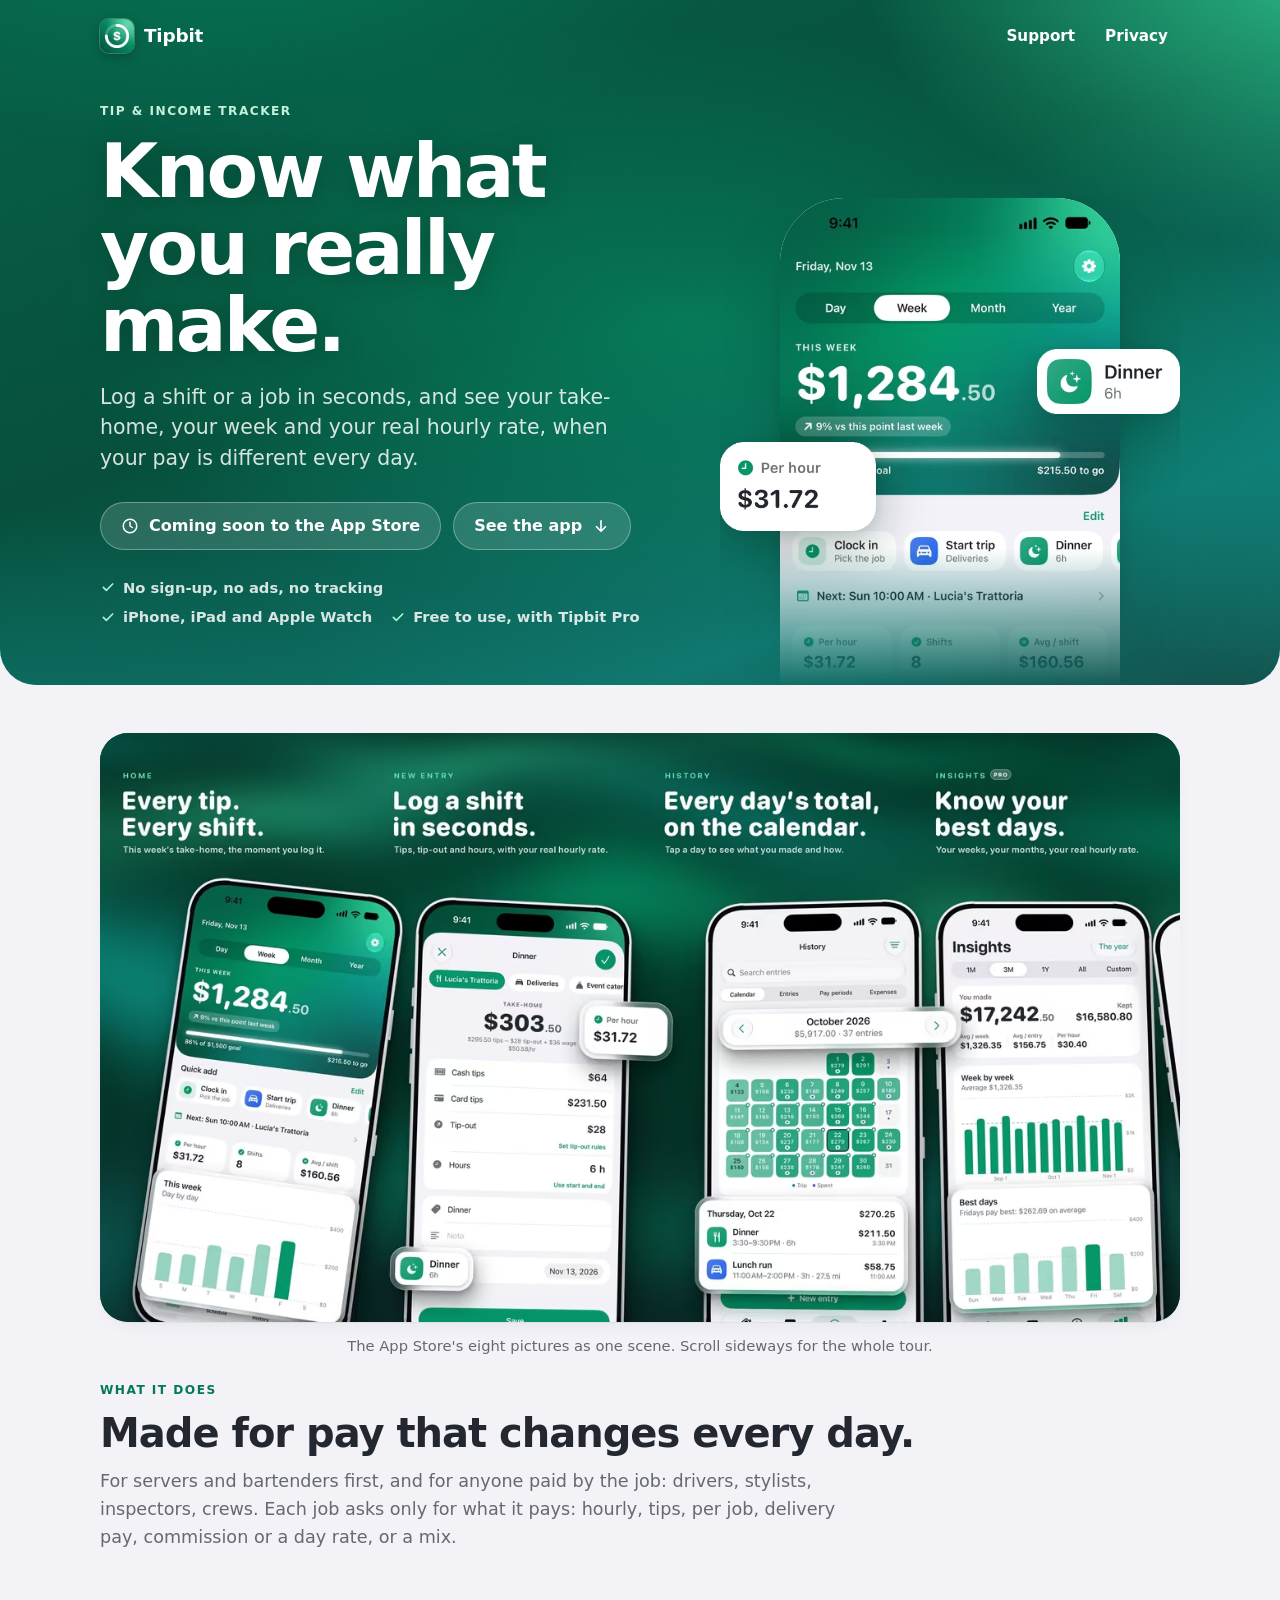
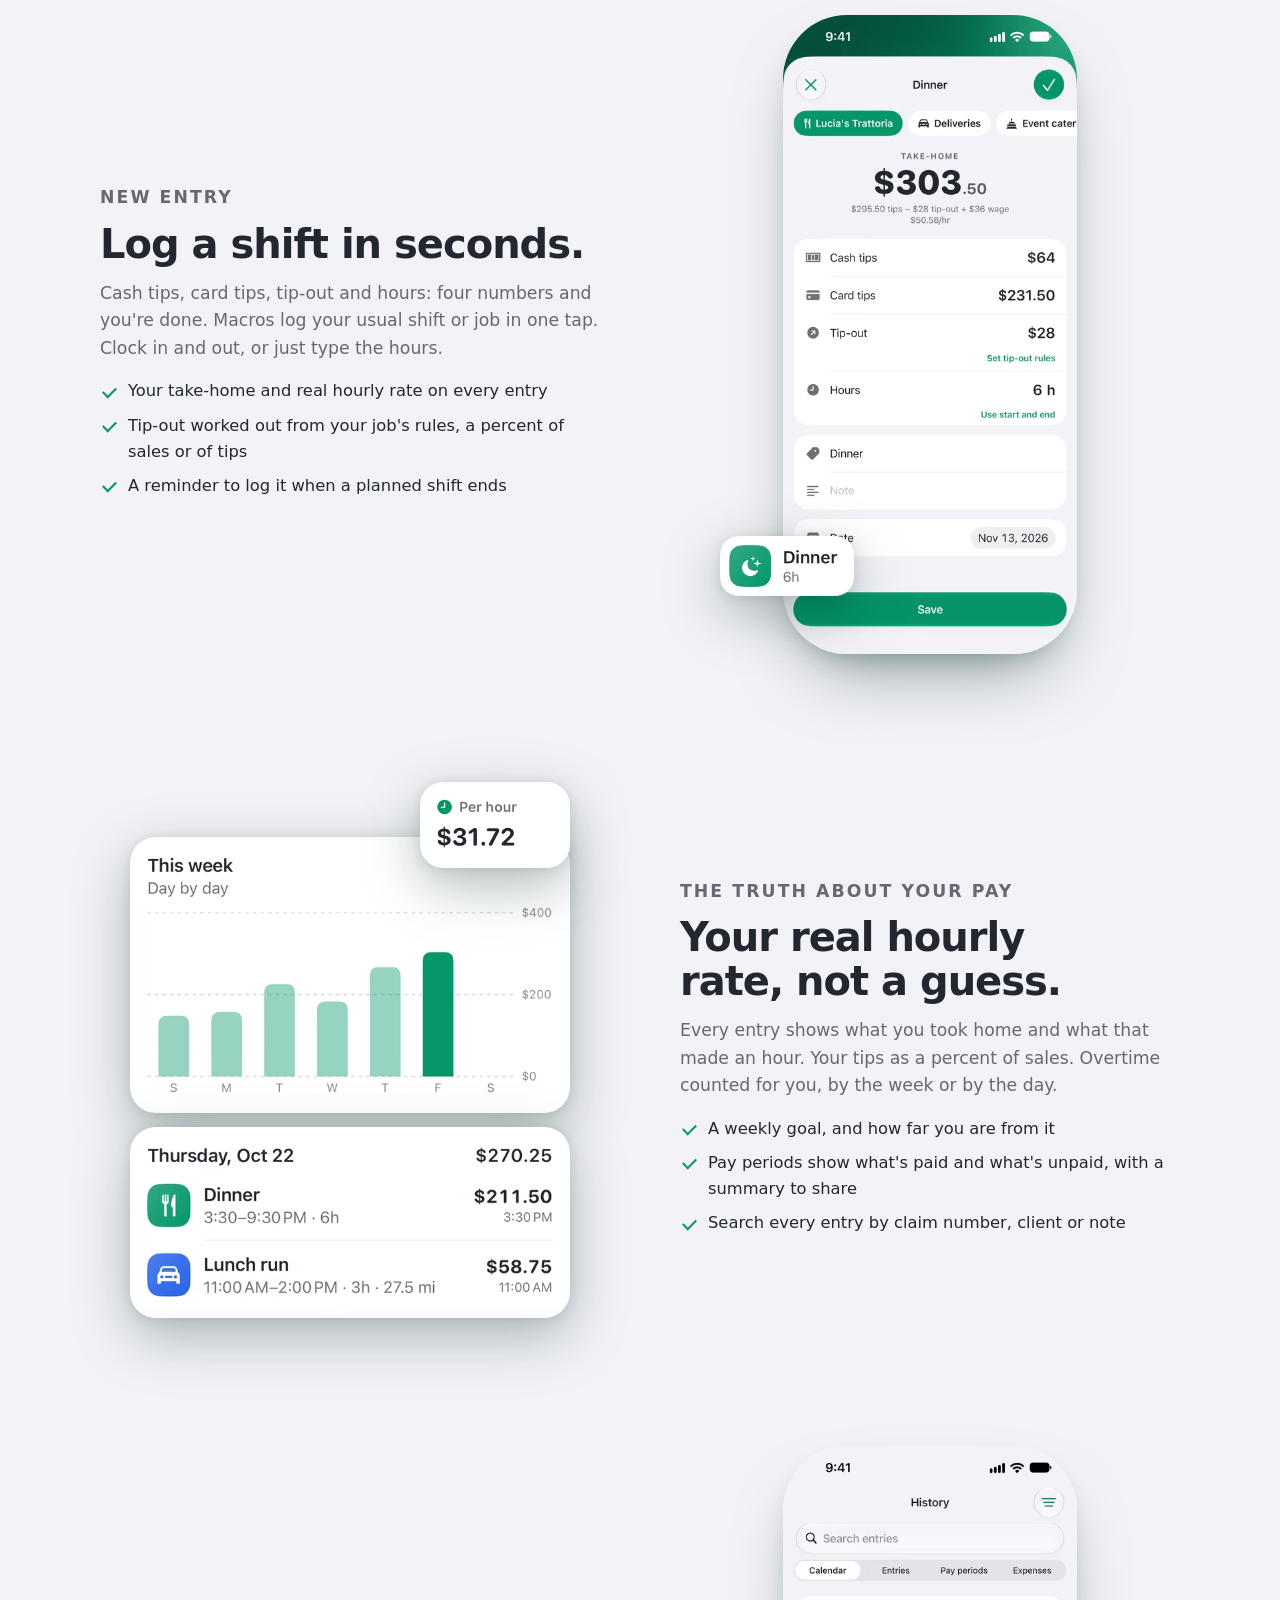
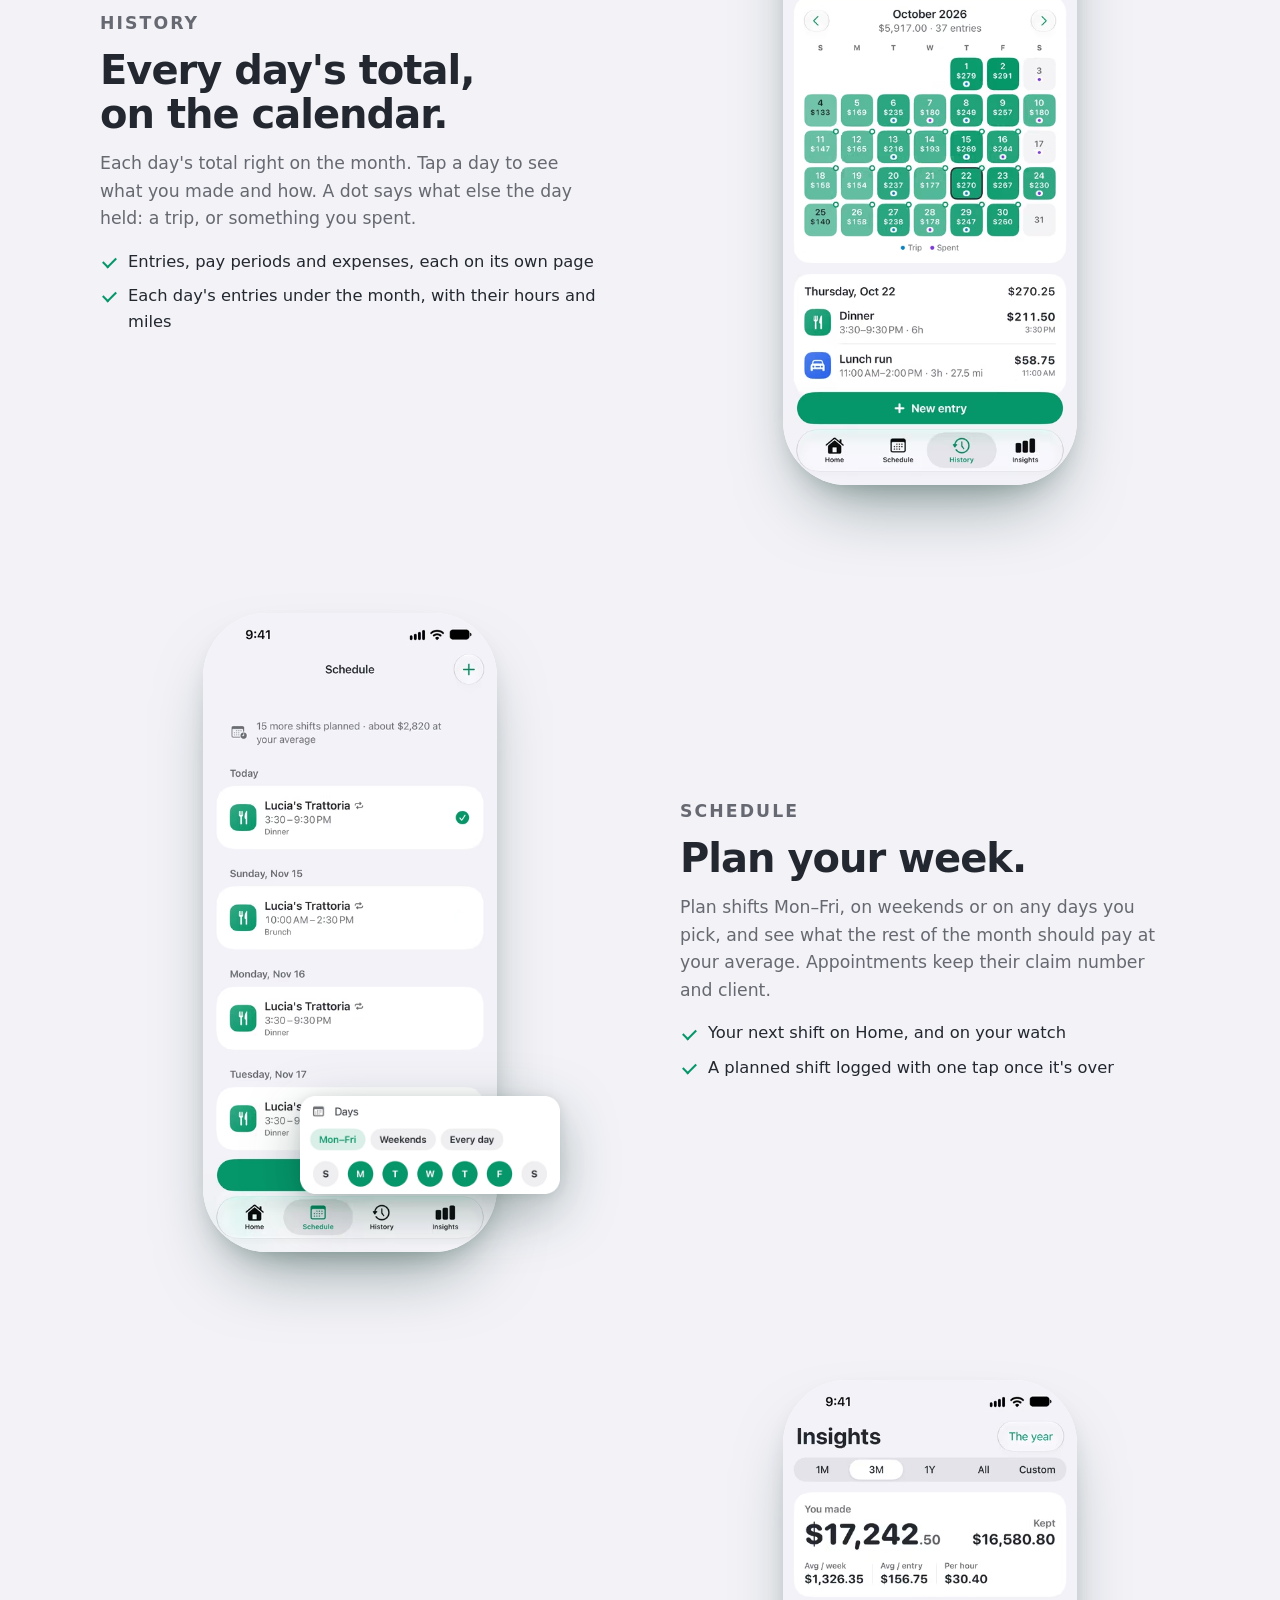
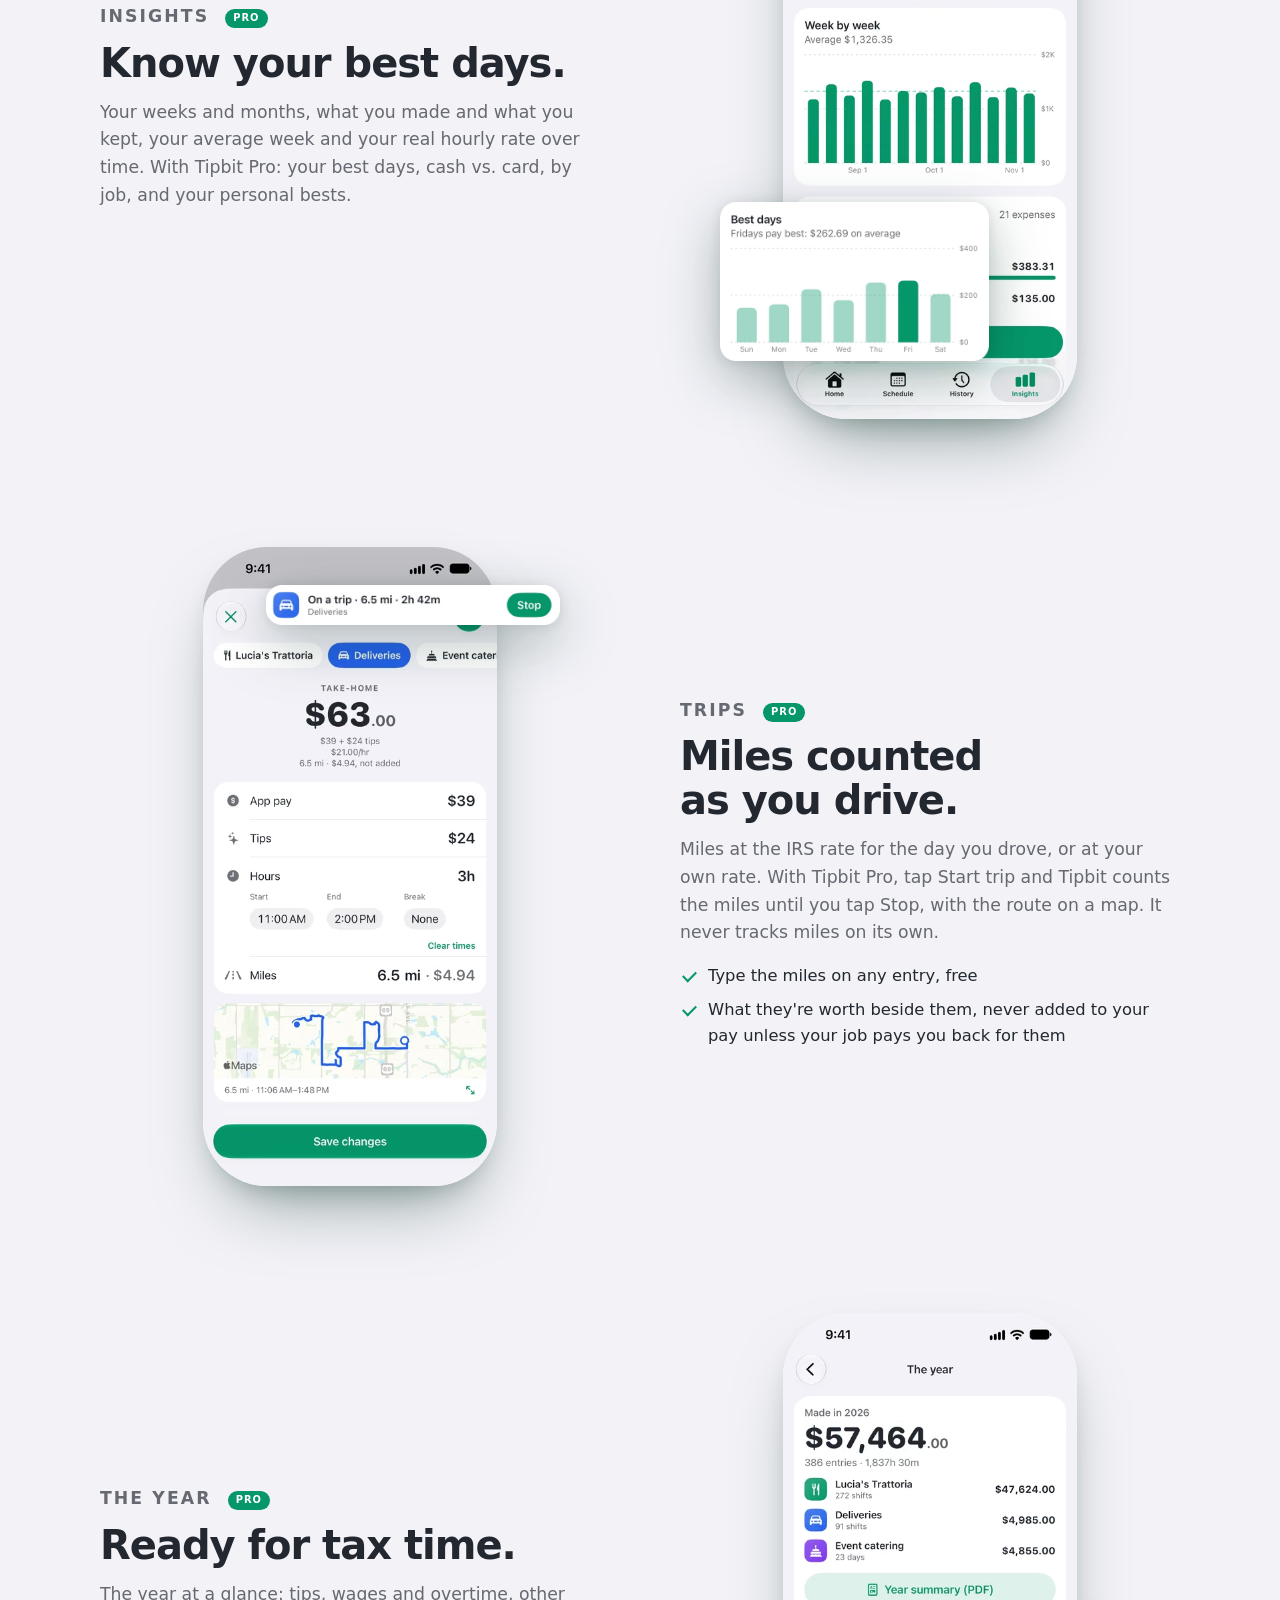
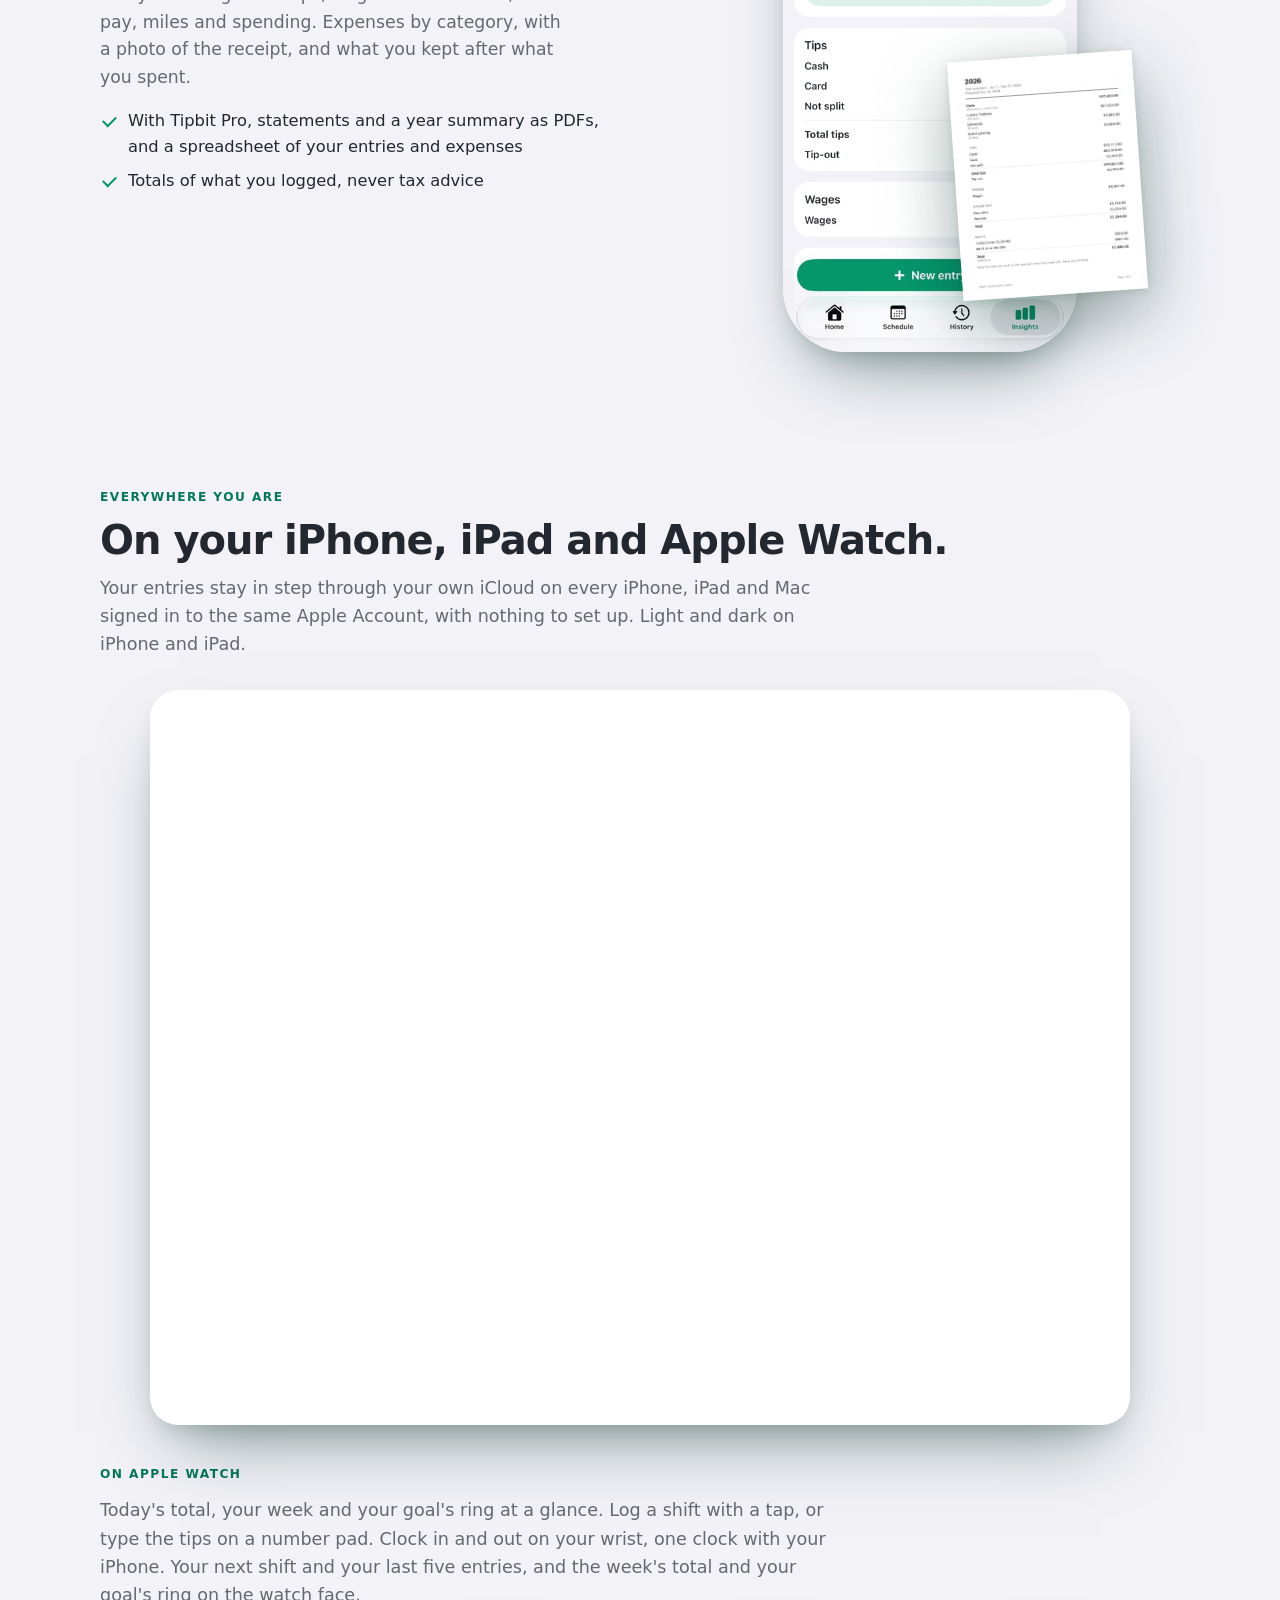
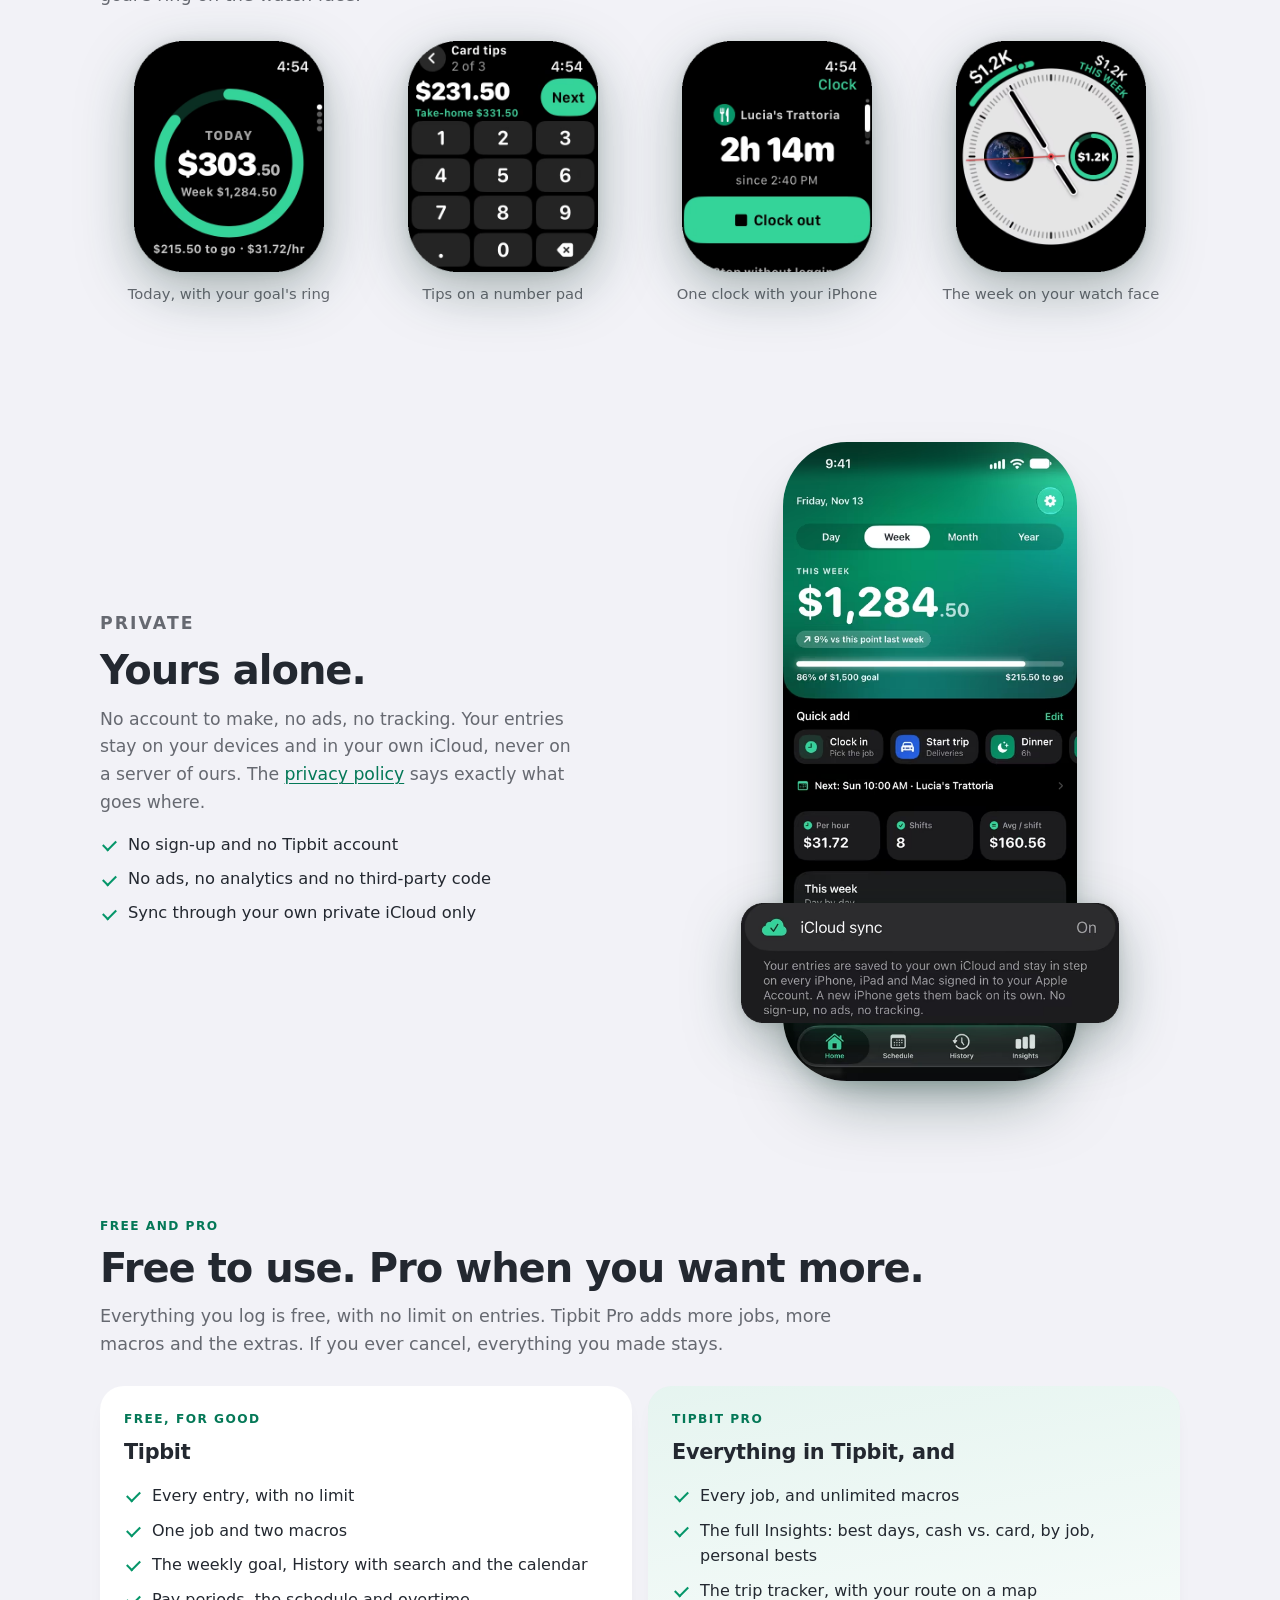
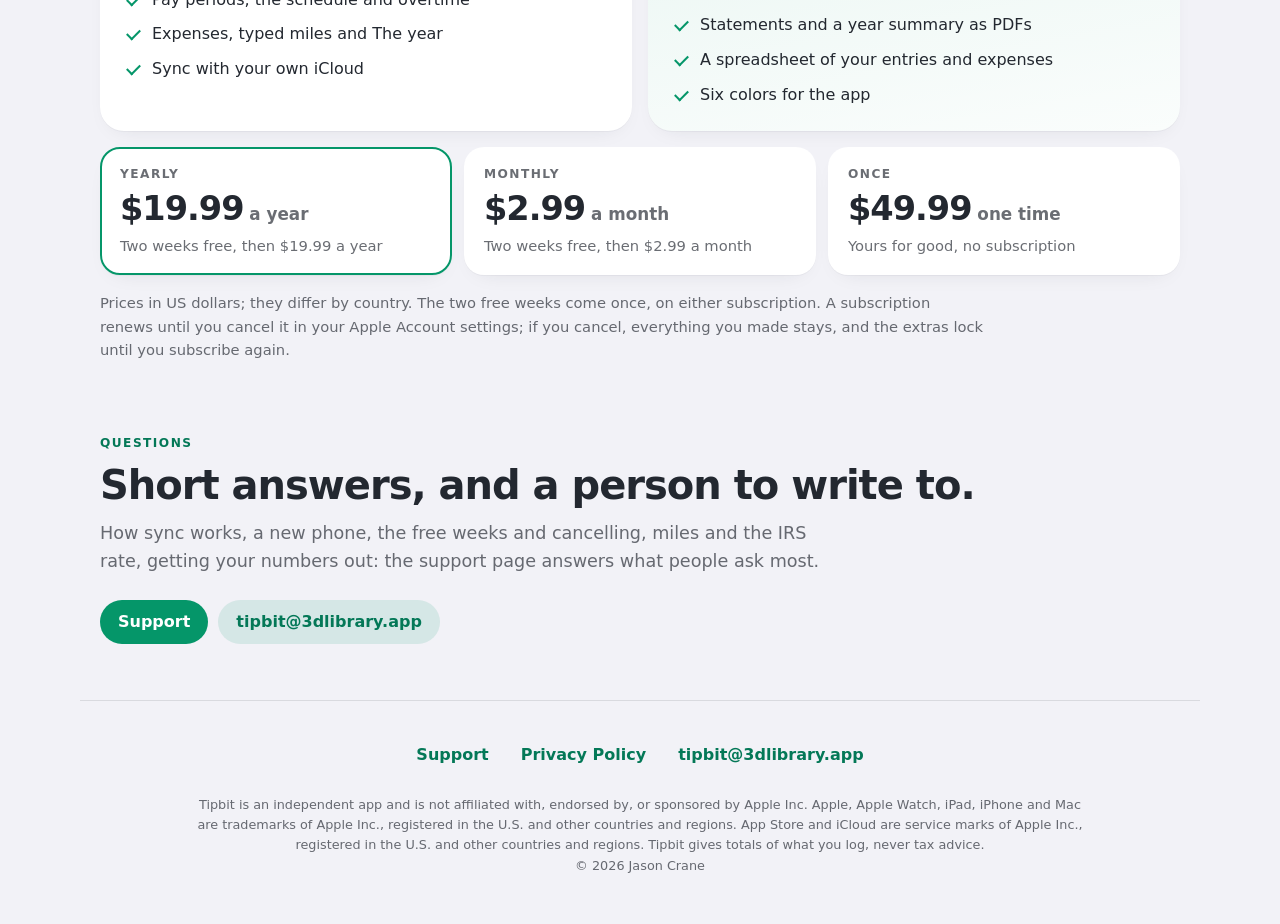
==== index.html @ c2656bd0 "The site shows the app's own screens, flat, on every device, and weighs less than before The front p" ====
<!DOCTYPE html>
<html lang="en">
<head>
<meta charset="utf-8">
<meta name="viewport" content="width=device-width, initial-scale=1, viewport-fit=cover">
<title>Tipbit: Tip &amp; Income Tracker for iPhone</title>
<meta name="description" content="Know what you really make. Log a shift in seconds: tips, tip-out and hours, your real hourly rate, every day's total on the calendar, miles at the IRS rate. No sign-up, no ads, no tracking.">
<meta name="color-scheme" content="light dark">
<meta name="theme-color" content="#065f46">
<meta name="referrer" content="no-referrer">
<link rel="canonical" href="https://tipbit.3dlibrary.app/">
<meta property="og:type" content="website">
<meta property="og:url" content="https://tipbit.3dlibrary.app/">
<meta property="og:title" content="Tipbit: Tip &amp; Income Tracker">
<meta property="og:description" content="Know what you really make: tips, hours, miles and expenses, logged in seconds. No sign-up, no ads, no tracking.">
<meta property="og:image" content="https://tipbit.3dlibrary.app/img/icon.png">
<link rel="icon" href="img/icon-96.png" sizes="96x96" type="image/png">
<link rel="apple-touch-icon" href="img/icon-180.png">
<link rel="stylesheet" href="site.css">
</head>
<body>
<a class="skip" href="#main">Skip to content</a>

<header class="aurora hero">
  <div class="wrap">
    <nav class="top" aria-label="Tipbit">
      <a class="home" href="./" aria-label="Tipbit home"><img src="img/icon-96.png" width="34" height="34" alt=""><span>Tipbit</span></a>
      <div class="links"><a href="support.html">Support</a><a href="privacy.html">Privacy</a></div>
    </nav>
    <div class="hero-grid">
      <div class="hero-words">
        <p class="label">Tip &amp; income tracker</p>
        <h1>Know what you really make.</h1>
        <p class="line">Log a shift or a job in seconds, and see your take-home, your week and your real hourly rate,
        when your pay is different every day.</p>
        <div class="hero-cta">
          <p class="soon"><svg viewBox="0 0 24 24" fill="none" stroke="currentColor" stroke-width="2" stroke-linecap="round" stroke-linejoin="round" aria-hidden="true"><circle cx="12" cy="12" r="9"/><path d="M12 7v5l3 2"/></svg>Coming soon to the App Store</p>
          <a class="btn" href="#tour">See the app<svg viewBox="0 0 24 24" fill="none" stroke="currentColor" stroke-width="2.2" stroke-linecap="round" stroke-linejoin="round" aria-hidden="true"><path d="M12 5v14M6 13l6 6 6-6"/></svg></a>
        </div>
        <ul class="hero-facts">
          <li><svg viewBox="0 0 24 24" fill="none" stroke="currentColor" stroke-width="2.5" stroke-linecap="round" stroke-linejoin="round" aria-hidden="true"><path d="M5 12.5l4.5 4.5L19 7.5"/></svg>No sign-up, no ads, no tracking</li>
          <li><svg viewBox="0 0 24 24" fill="none" stroke="currentColor" stroke-width="2.5" stroke-linecap="round" stroke-linejoin="round" aria-hidden="true"><path d="M5 12.5l4.5 4.5L19 7.5"/></svg>iPhone, iPad and Apple Watch</li>
          <li><svg viewBox="0 0 24 24" fill="none" stroke="currentColor" stroke-width="2.5" stroke-linecap="round" stroke-linejoin="round" aria-hidden="true"><path d="M5 12.5l4.5 4.5L19 7.5"/></svg>Free to use, with Tipbit Pro</li>
        </ul>
      </div>
      <!-- Home as the app draws it (the App Store pictures' sample week), with two of its pieces lifted off. -->
      <div class="hero-shot" aria-hidden="true">
        <picture class="screen">
          <source type="image/avif" srcset="img/s/home-440.avif 440w, img/s/home-660.avif 660w, img/s/home-990.avif 990w" sizes="min(74vw, 340px)">
          <source type="image/webp" srcset="img/s/home-440.webp 440w, img/s/home-660.webp 660w, img/s/home-990.webp 990w" sizes="min(74vw, 340px)">
          <img src="img/s/home-660.jpg" srcset="img/s/home-440.jpg 440w, img/s/home-660.jpg 660w, img/s/home-990.jpg 990w" sizes="min(74vw, 340px)" width="990" height="2151" alt="" fetchpriority="high" decoding="async">
        </picture>
        <picture class="piece perhour">
          <source type="image/avif" srcset="img/p/perhour-260.avif 260w, img/p/perhour-388.avif 388w" sizes="min(34vw, 156px)">
          <source type="image/webp" srcset="img/p/perhour-260.webp 260w, img/p/perhour-388.webp 388w" sizes="min(34vw, 156px)">
          <img src="img/p/perhour-388.png" width="388" height="222" alt="" decoding="async">
        </picture>
        <picture class="piece dinner">
          <source type="image/avif" srcset="img/p/dinner-230.avif 230w, img/p/dinner-346.avif 346w" sizes="min(31vw, 143px)">
          <source type="image/webp" srcset="img/p/dinner-230.webp 230w, img/p/dinner-346.webp 346w" sizes="min(31vw, 143px)">
          <img src="img/p/dinner-346.png" width="346" height="156" alt="" decoding="async">
        </picture>
      </div>
    </div>
  </div>
</header>

<main id="main">
  <section class="wrap tour" id="tour" aria-labelledby="tour-h">
    <h2 class="visually-hidden" id="tour-h">The app, in eight pictures</h2>
    <figure>
      <div class="scroller" tabindex="0" role="region" aria-label="The App Store's eight pictures, side by side; scroll sideways">
        <div class="scene">
          <!-- The App Store's pictures as one scene (img/strip.jpg, made with the store pictures). -->
          <picture>
            <source type="image/avif" srcset="img/strip-2640.avif 2640w, img/strip-3960.avif 3960w, img/strip-5280.avif 5280w" sizes="(max-width: 600px) 880px, (min-width: 1305px) 2209px, (min-width: 740px) 169vw, 1252px">
            <source type="image/webp" srcset="img/strip-2640.webp 2640w, img/strip-3960.webp 3960w, img/strip-5280.webp 5280w" sizes="(max-width: 600px) 880px, (min-width: 1305px) 2209px, (min-width: 740px) 169vw, 1252px">
            <img src="img/strip.jpg" srcset="img/strip-2640.jpg 2640w, img/strip-3960.jpg 3960w, img/strip.jpg 5280w" sizes="(max-width: 600px) 880px, (min-width: 1305px) 2209px, (min-width: 740px) 169vw, 1252px" width="5280" height="1434" loading="lazy" decoding="async" alt="Tipbit on iPhone, eight pictures: Every tip, every shift, this week's take-home on Home; Log a shift in seconds, the entry sheet; Every day's total on the calendar; Know your best days, Insights; Plan your week, the schedule; Miles counted as you drive, a trip with its route on a map; Ready for tax time, The year; Yours alone, Home in the dark look.">
          </picture>
          <span class="snap" style="left:0"></span><span class="snap" style="left:12.5%"></span><span class="snap" style="left:25%"></span><span class="snap" style="left:37.5%"></span><span class="snap" style="left:50%"></span><span class="snap" style="left:62.5%"></span><span class="snap" style="left:75%"></span><span class="snap" style="left:87.5%"></span>
        </div>
      </div>
      <figcaption>The App Store's eight pictures as one scene. Scroll sideways for the whole tour.</figcaption>
    </figure>
  </section>

  <section class="section features" aria-labelledby="what-h">
    <div class="wrap">
      <p class="label">What it does</p>
      <h2 id="what-h">Made for pay that changes every day.</h2>
      <p class="lede">For servers and bartenders first, and for anyone paid by the job: drivers, stylists, inspectors,
      crews. Each job asks only for what it pays: hourly, tips, per job, delivery pay, commission or a day rate, or a
      mix.</p>

      <article class="feature reveal" aria-labelledby="f-entry">
        <div class="words">
          <p class="label">New entry</p>
          <h2 id="f-entry">Log a shift in seconds.</h2>
          <p>Cash tips, card tips, tip-out and hours: four numbers and you're done. Macros log your usual shift or job
          in one tap. Clock in and out, or just type the hours.</p>
          <ul>
            <li>Your take-home and real hourly rate on every entry</li>
            <li>Tip-out worked out from your job's rules, a percent of sales or of tips</li>
            <li>A reminder to log it when a planned shift ends</li>
          </ul>
        </div>
        <div class="shot">
          <picture class="screen">
            <source type="image/avif" srcset="img/s/entry-440.avif 440w, img/s/entry-660.avif 660w, img/s/entry-990.avif 990w" sizes="min(72vw, 302px)">
            <source type="image/webp" srcset="img/s/entry-440.webp 440w, img/s/entry-660.webp 660w, img/s/entry-990.webp 990w" sizes="min(72vw, 302px)">
            <img src="img/s/entry-660.jpg" srcset="img/s/entry-440.jpg 440w, img/s/entry-660.jpg 660w, img/s/entry-990.jpg 990w" sizes="min(72vw, 302px)" width="990" height="2151" loading="lazy" decoding="async" alt="The entry sheet for a dinner shift at Lucia's Trattoria: take-home $303.50, from $295.50 in tips less $28 tip-out plus $36 wage, $50.58 an hour; cash tips $64, card tips $231.50, tip-out $28, 6 hours.">
          </picture>
          <picture class="piece bl w32">
            <source type="image/avif" srcset="img/p/dinner-230.avif 230w, img/p/dinner-346.avif 346w" sizes="min(32vw, 134px)">
            <source type="image/webp" srcset="img/p/dinner-230.webp 230w, img/p/dinner-346.webp 346w" sizes="min(32vw, 134px)">
            <img src="img/p/dinner-346.png" width="346" height="156" loading="lazy" decoding="async" alt="The Dinner macro's chip: a 6-hour shift, logged in one tap.">
          </picture>
        </div>
      </article>

      <article class="feature reveal" aria-labelledby="f-truth">
        <div class="words">
          <p class="label">The truth about your pay</p>
          <h2 id="f-truth">Your real hourly rate, not a guess.</h2>
          <p>Every entry shows what you took home and what that made an hour. Your tips as a percent of sales. Overtime
          counted for you, by the week or by the day.</p>
          <ul>
            <li>A weekly goal, and how far you are from it</li>
            <li>Pay periods show what's paid and what's unpaid, with a summary to share</li>
            <li>Search every entry by claim number, client or note</li>
          </ul>
        </div>
        <div class="shot collage">
          <picture class="piece">
            <source type="image/avif" srcset="img/p/chart-640.avif 640w, img/p/chart-960.avif 960w" sizes="min(100vw - 40px, 440px)">
            <source type="image/webp" srcset="img/p/chart-640.webp 640w, img/p/chart-960.webp 960w" sizes="min(100vw - 40px, 440px)">
            <img src="img/p/chart-960.png" width="960" height="603" loading="lazy" decoding="async" alt="Home's This week card: the week day by day as bars, Friday the tallest.">
          </picture>
          <picture class="piece">
            <source type="image/avif" srcset="img/p/day-640.avif 640w, img/p/day-960.avif 960w" sizes="min(100vw - 40px, 440px)">
            <source type="image/webp" srcset="img/p/day-640.webp 640w, img/p/day-960.webp 960w" sizes="min(100vw - 40px, 440px)">
            <img src="img/p/day-960.png" width="960" height="416" loading="lazy" decoding="async" alt="A day's card, Thursday, Oct 22, $270.25: Dinner, 3:30 to 9:30 PM, 6 hours, $211.50; Lunch run, 11:00 AM to 2:00 PM, 3 hours and 27.5 miles, $58.75.">
          </picture>
          <picture class="piece float-tr w34">
            <source type="image/avif" srcset="img/p/perhour-260.avif 260w, img/p/perhour-388.avif 388w" sizes="min(34vw, 150px)">
            <source type="image/webp" srcset="img/p/perhour-260.webp 260w, img/p/perhour-388.webp 388w" sizes="min(34vw, 150px)">
            <img src="img/p/perhour-388.png" width="388" height="222" loading="lazy" decoding="async" alt="Home's Per hour tile: $31.72.">
          </picture>
        </div>
      </article>

      <article class="feature reveal" aria-labelledby="f-calendar">
        <div class="words">
          <p class="label">History</p>
          <h2 id="f-calendar">Every day's total, on the calendar.</h2>
          <p>Each day's total right on the month. Tap a day to see what you made and how. A dot says what else the day
          held: a trip, or something you spent.</p>
          <ul>
            <li>Entries, pay periods and expenses, each on its own page</li>
            <li>Each day's entries under the month, with their hours and miles</li>
          </ul>
        </div>
        <div class="shot">
          <picture class="screen">
            <source type="image/avif" srcset="img/s/calendar-440.avif 440w, img/s/calendar-660.avif 660w, img/s/calendar-990.avif 990w" sizes="min(72vw, 302px)">
            <source type="image/webp" srcset="img/s/calendar-440.webp 440w, img/s/calendar-660.webp 660w, img/s/calendar-990.webp 990w" sizes="min(72vw, 302px)">
            <img src="img/s/calendar-660.jpg" srcset="img/s/calendar-440.jpg 440w, img/s/calendar-660.jpg 660w, img/s/calendar-990.jpg 990w" sizes="min(72vw, 302px)" width="990" height="2151" loading="lazy" decoding="async" alt="History's calendar for October 2026, $5,917.00 over 37 entries: each day's total on its square, darker the more it made, with Thursday, Oct 22's two entries listed under the month.">
          </picture>
        </div>
      </article>

      <article class="feature reveal" aria-labelledby="f-schedule">
        <div class="words">
          <p class="label">Schedule</p>
          <h2 id="f-schedule">Plan your week.</h2>
          <p>Plan shifts Mon–Fri, on weekends or on any days you pick, and see what the rest of the month should pay
          at your average. Appointments keep their claim number and client.</p>
          <ul>
            <li>Your next shift on Home, and on your watch</li>
            <li>A planned shift logged with one tap once it's over</li>
          </ul>
        </div>
        <div class="shot">
          <picture class="screen">
            <source type="image/avif" srcset="img/s/schedule-440.avif 440w, img/s/schedule-660.avif 660w, img/s/schedule-990.avif 990w" sizes="min(72vw, 302px)">
            <source type="image/webp" srcset="img/s/schedule-440.webp 440w, img/s/schedule-660.webp 660w, img/s/schedule-990.webp 990w" sizes="min(72vw, 302px)">
            <img src="img/s/schedule-660.jpg" srcset="img/s/schedule-440.jpg 440w, img/s/schedule-660.jpg 660w, img/s/schedule-990.jpg 990w" sizes="min(72vw, 302px)" width="990" height="2151" loading="lazy" decoding="async" alt="The Schedule: 15 more shifts planned, about $2,820 at your average; today's dinner at Lucia's Trattoria, logged; Sunday's brunch and the week's dinners ahead.">
          </picture>
          <picture class="piece br w62">
            <source type="image/avif" srcset="img/p/days-640.avif 640w, img/p/days-960.avif 960w" sizes="min(62vw, 260px)">
            <source type="image/webp" srcset="img/p/days-640.webp 640w, img/p/days-960.webp 960w" sizes="min(62vw, 260px)">
            <img src="img/p/days-960.png" width="960" height="362" loading="lazy" decoding="async" alt="A plan's Days: Mon–Fri picked, with Weekends and Every day beside it, and the seven days as round chips.">
          </picture>
        </div>
      </article>

      <article class="feature reveal" aria-labelledby="f-insights">
        <div class="words">
          <p class="label">Insights <span class="pro">Pro</span></p>
          <h2 id="f-insights">Know your best days.</h2>
          <p>Your weeks and months, what you made and what you kept, your average week and your real hourly rate over
          time. With Tipbit Pro: your best days, cash vs. card, by job, and your personal bests.</p>
        </div>
        <div class="shot">
          <picture class="screen">
            <source type="image/avif" srcset="img/s/insights-440.avif 440w, img/s/insights-660.avif 660w, img/s/insights-990.avif 990w" sizes="min(72vw, 302px)">
            <source type="image/webp" srcset="img/s/insights-440.webp 440w, img/s/insights-660.webp 660w, img/s/insights-990.webp 990w" sizes="min(72vw, 302px)">
            <img src="img/s/insights-660.jpg" srcset="img/s/insights-440.jpg 440w, img/s/insights-660.jpg 660w, img/s/insights-990.jpg 990w" sizes="min(72vw, 302px)" width="990" height="2151" loading="lazy" decoding="async" alt="Insights over three months: you made $17,242.50 and kept $16,580.80; $1,326.35 a week, $156.75 an entry, $30.40 an hour; the weeks as bars; Spent, $661.70, by category.">
          </picture>
          <picture class="piece bl w64">
            <source type="image/avif" srcset="img/p/bestdays-640.avif 640w, img/p/bestdays-960.avif 960w" sizes="min(64vw, 270px)">
            <source type="image/webp" srcset="img/p/bestdays-640.webp 640w, img/p/bestdays-960.webp 960w" sizes="min(64vw, 270px)">
            <img src="img/p/bestdays-960.png" width="960" height="566" loading="lazy" decoding="async" alt="Best days: Fridays pay best, $262.69 on average, each weekday as a bar.">
          </picture>
        </div>
      </article>

      <article class="feature reveal" aria-labelledby="f-trips">
        <div class="words">
          <p class="label">Trips <span class="pro">Pro</span></p>
          <h2 id="f-trips">Miles counted as you drive.</h2>
          <p>Miles at the IRS rate for the day you drove, or at your own rate. With Tipbit Pro, tap Start trip and
          Tipbit counts the miles until you tap Stop, with the route on a map. It never tracks miles on its own.</p>
          <ul>
            <li>Type the miles on any entry, free</li>
            <li>What they're worth beside them, never added to your pay unless your job pays you back for them</li>
          </ul>
        </div>
        <div class="shot">
          <picture class="screen">
            <source type="image/avif" srcset="img/s/trip-440.avif 440w, img/s/trip-660.avif 660w, img/s/trip-990.avif 990w" sizes="min(72vw, 302px)">
            <source type="image/webp" srcset="img/s/trip-440.webp 440w, img/s/trip-660.webp 660w, img/s/trip-990.webp 990w" sizes="min(72vw, 302px)">
            <img src="img/s/trip-660.jpg" srcset="img/s/trip-440.jpg 440w, img/s/trip-660.jpg 660w, img/s/trip-990.jpg 990w" sizes="min(72vw, 302px)" width="990" height="2151" loading="lazy" decoding="async" alt="A delivery entry: $63.00 take-home from $39 pay and $24 in tips, $21.00 an hour, 3 hours from 11:00 AM to 2:00 PM, 6.5 miles worth $4.94, not added, with the route on a map.">
          </picture>
          <picture class="piece tr w70">
            <source type="image/avif" srcset="img/p/tripbanner-640.avif 640w, img/p/tripbanner-960.avif 960w" sizes="min(70vw, 294px)">
            <source type="image/webp" srcset="img/p/tripbanner-640.webp 640w, img/p/tripbanner-960.webp 960w" sizes="min(70vw, 294px)">
            <img src="img/p/tripbanner-960.png" width="960" height="132" loading="lazy" decoding="async" alt="Home's banner while a trip runs: On a trip, 6.5 miles, 2 hours 42 minutes, Deliveries, with a Stop button.">
          </picture>
        </div>
      </article>

      <article class="feature reveal" aria-labelledby="f-year">
        <div class="words">
          <p class="label">The year <span class="pro">Pro</span></p>
          <h2 id="f-year">Ready for tax time.</h2>
          <p>The year at a glance: tips, wages and overtime, other pay, miles and spending. Expenses by category, with
          a photo of the receipt, and what you kept after what you spent.</p>
          <ul>
            <li>With Tipbit Pro, statements and a year summary as PDFs, and a spreadsheet of your entries and expenses</li>
            <li>Totals of what you logged, never tax advice</li>
          </ul>
        </div>
        <div class="shot">
          <picture class="screen">
            <source type="image/avif" srcset="img/s/year-440.avif 440w, img/s/year-660.avif 660w, img/s/year-990.avif 990w" sizes="min(72vw, 302px)">
            <source type="image/webp" srcset="img/s/year-440.webp 440w, img/s/year-660.webp 660w, img/s/year-990.webp 990w" sizes="min(72vw, 302px)">
            <img src="img/s/year-660.jpg" srcset="img/s/year-440.jpg 440w, img/s/year-660.jpg 660w, img/s/year-990.jpg 990w" sizes="min(72vw, 302px)" width="990" height="2151" loading="lazy" decoding="async" alt="The year: made in 2026, $57,464.00 over 386 entries and 1,837 hours 30 minutes, by job; tips in cash, card and not split, total tips and tip-out; wages; a Year summary (PDF) button.">
          </picture>
          <picture class="piece paper br w44">
            <source type="image/avif" srcset="img/p/paper-480.avif 480w, img/p/paper-720.avif 720w" sizes="min(44vw, 185px)">
            <source type="image/webp" srcset="img/p/paper-480.webp 480w, img/p/paper-720.webp 720w" sizes="min(44vw, 185px)">
            <img src="img/p/paper-720.jpg" width="720" height="932" loading="lazy" decoding="async" alt="The year summary's first page, a PDF: 2026, made, tips, wages, other pay and miles, each with its lines and totals.">
          </picture>
        </div>
      </article>
    </div>
  </section>

  <section class="section devices" aria-labelledby="devices-h">
    <div class="wrap">
      <p class="label">Everywhere you are</p>
      <h2 id="devices-h">On your iPhone, iPad and Apple Watch.</h2>
      <p class="lede">Your entries stay in step through your own iCloud on every iPhone, iPad and Mac signed in to the
      same Apple Account, with nothing to set up. Light and dark on iPhone and iPad.</p>
      <div class="ipad-shot reveal">
        <picture class="screen ipad">
          <source type="image/avif" srcset="img/s/ipad-home-820.avif 820w, img/s/ipad-home-1240.avif 1240w, img/s/ipad-home-1860.avif 1860w" sizes="min(100vw - 40px, 980px)">
          <source type="image/webp" srcset="img/s/ipad-home-820.webp 820w, img/s/ipad-home-1240.webp 1240w, img/s/ipad-home-1860.webp 1860w" sizes="min(100vw - 40px, 980px)">
          <img src="img/s/ipad-home-1240.jpg" srcset="img/s/ipad-home-820.jpg 820w, img/s/ipad-home-1240.jpg 1240w, img/s/ipad-home-1860.jpg 1860w" sizes="min(100vw - 40px, 980px)" width="1860" height="1395" loading="lazy" decoding="async" alt="Tipbit on an iPad, landscape: the sidebar with Home, Schedule, History and Insights; this week's $1,284.50 against a $1,500 goal; Quick add; Per hour $31.72, 8 shifts, $160.56 a shift; the week day by day; and the recent entries beside them.">
        </picture>
      </div>
      <h3 class="label" style="margin-top:40px">On Apple Watch</h3>
      <p class="lede">Today's total, your week and your goal's ring at a glance. Log a shift with a tap, or type the
      tips on a number pad. Clock in and out on your wrist, one clock with your iPhone. Your next shift and your last
      five entries, and the week's total and your goal's ring on the watch face.</p>
      <div class="watch-row reveal">
        <figure>
          <picture>
            <source type="image/avif" srcset="img/w/watch-1-422.avif">
            <source type="image/webp" srcset="img/w/watch-1-422.webp">
            <img src="img/w/watch-1-422.png" width="422" height="514" loading="lazy" decoding="async" alt="The watch's Today page: $303.50 inside the goal's ring, Week $1,284.50, $215.50 to go, $31.72 an hour.">
          </picture>
          <figcaption>Today, with your goal's ring</figcaption>
        </figure>
        <figure>
          <picture>
            <source type="image/avif" srcset="img/w/watch-3-422.avif">
            <source type="image/webp" srcset="img/w/watch-3-422.webp">
            <img src="img/w/watch-3-422.png" width="422" height="514" loading="lazy" decoding="async" alt="The watch's number pad: Card tips, 2 of 3, $231.50 typed, take-home $331.50 so far, and Next.">
          </picture>
          <figcaption>Tips on a number pad</figcaption>
        </figure>
        <figure>
          <picture>
            <source type="image/avif" srcset="img/w/watch-4-422.avif">
            <source type="image/webp" srcset="img/w/watch-4-422.webp">
            <img src="img/w/watch-4-422.png" width="422" height="514" loading="lazy" decoding="async" alt="The watch's Clock page: Lucia's Trattoria, 2 hours 14 minutes since 2:40 PM, and Clock out.">
          </picture>
          <figcaption>One clock with your iPhone</figcaption>
        </figure>
        <figure>
          <picture>
            <source type="image/avif" srcset="img/w/watch-6-422.avif">
            <source type="image/webp" srcset="img/w/watch-6-422.webp">
            <img src="img/w/watch-6-422.png" width="422" height="514" loading="lazy" decoding="async" alt="A watch face with Tipbit's complications: $1.2K this week in the corner, and the goal's ring with $1.2K inside it.">
          </picture>
          <figcaption>The week on your watch face</figcaption>
        </figure>
      </div>
    </div>
  </section>

  <section class="section" aria-labelledby="private-h">
    <div class="wrap">
      <article class="feature reveal private-feature">
        <div class="words">
          <p class="label">Private</p>
          <h2 id="private-h">Yours alone.</h2>
          <p>No account to make, no ads, no tracking. Your entries stay on your devices and in your own iCloud, never
          on a server of ours. The <a href="privacy.html">privacy policy</a> says exactly what goes where.</p>
          <ul>
            <li>No sign-up and no Tipbit account</li>
            <li>No ads, no analytics and no third-party code</li>
            <li>Sync through your own private iCloud only</li>
          </ul>
        </div>
        <div class="shot">
          <picture class="screen">
            <source type="image/avif" srcset="img/s/home-dark-440.avif 440w, img/s/home-dark-660.avif 660w, img/s/home-dark-990.avif 990w" sizes="min(72vw, 302px)">
            <source type="image/webp" srcset="img/s/home-dark-440.webp 440w, img/s/home-dark-660.webp 660w, img/s/home-dark-990.webp 990w" sizes="min(72vw, 302px)">
            <img src="img/s/home-dark-660.jpg" srcset="img/s/home-dark-440.jpg 440w, img/s/home-dark-660.jpg 660w, img/s/home-dark-990.jpg 990w" sizes="min(72vw, 302px)" width="990" height="2151" loading="lazy" decoding="async" alt="Home in the dark look: this week's $1,284.50, 86% of the $1,500 goal, Quick add, and the week day by day.">
          </picture>
          <picture class="piece bl w90">
            <source type="image/avif" srcset="img/p/icloud-640.avif 640w, img/p/icloud-960.avif 960w" sizes="min(90vw, 378px)">
            <source type="image/webp" srcset="img/p/icloud-640.webp 640w, img/p/icloud-960.webp 960w" sizes="min(90vw, 378px)">
            <img src="img/p/icloud-960.png" width="960" height="306" loading="lazy" decoding="async" alt="Settings' iCloud sync row, On: your entries are saved to your own iCloud and stay in step on every iPhone, iPad and Mac signed in to your Apple Account. A new iPhone gets them back on its own. No sign-up, no ads, no tracking.">
          </picture>
        </div>
      </article>
    </div>
  </section>

  <section class="section" id="pro" aria-labelledby="pro-h">
    <div class="wrap">
      <p class="label">Free and Pro</p>
      <h2 id="pro-h">Free to use. Pro when you want more.</h2>
      <p class="lede">Everything you log is free, with no limit on entries. Tipbit Pro adds more jobs, more macros and
      the extras. If you ever cancel, everything you made stays.</p>
      <div class="plans reveal">
        <div class="plan">
          <p class="label">Free, for good</p>
          <h3>Tipbit</h3>
          <ul>
            <li>Every entry, with no limit</li>
            <li>One job and two macros</li>
            <li>The weekly goal, History with search and the calendar</li>
            <li>Pay periods, the schedule and overtime</li>
            <li>Expenses, typed miles and The year</li>
            <li>Sync with your own iCloud</li>
          </ul>
        </div>
        <div class="plan pro">
          <p class="label">Tipbit Pro</p>
          <h3>Everything in Tipbit, and</h3>
          <ul>
            <li>Every job, and unlimited macros</li>
            <li>The full Insights: best days, cash vs. card, by job, personal bests</li>
            <li>The trip tracker, with your route on a map</li>
            <li>Statements and a year summary as PDFs</li>
            <li>A spreadsheet of your entries and expenses</li>
            <li>Six colors for the app</li>
          </ul>
        </div>
      </div>
      <div class="prices reveal">
        <div class="price best">
          <p class="label">Yearly</p>
          <p class="amount">$19.99<small> a year</small></p>
          <p class="note">Two weeks free, then $19.99 a year</p>
        </div>
        <div class="price">
          <p class="label">Monthly</p>
          <p class="amount">$2.99<small> a month</small></p>
          <p class="note">Two weeks free, then $2.99 a month</p>
        </div>
        <div class="price">
          <p class="label">Once</p>
          <p class="amount">$49.99<small> one time</small></p>
          <p class="note">Yours for good, no subscription</p>
        </div>
      </div>
      <p class="small">Prices in US dollars; they differ by country. The two free weeks come once, on either
      subscription. A subscription renews until you cancel it in your Apple Account settings; if you cancel, everything
      you made stays, and the extras lock until you subscribe again.</p>
    </div>
  </section>

  <section class="section" aria-labelledby="help-h">
    <div class="wrap">
      <p class="label">Questions</p>
      <h2 id="help-h">Short answers, and a person to write to.</h2>
      <p class="lede">How sync works, a new phone, the free weeks and cancelling, miles and the IRS rate, getting your
      numbers out: the support page answers what people ask most.</p>
      <div class="help-card">
        <div class="row">
          <a class="pill" href="support.html">Support</a>
          <a class="pill quiet" href="mailto:tipbit@3dlibrary.app">tipbit@3dlibrary.app</a>
        </div>
      </div>
    </div>
  </section>
</main>

<footer>
  <div class="wrap">
    <nav aria-label="Tipbit pages">
      <a href="support.html">Support</a>
      <a href="privacy.html">Privacy Policy</a>
      <a href="mailto:tipbit@3dlibrary.app">tipbit@3dlibrary.app</a>
    </nav>
    <p class="tm">Tipbit is an independent app and is not affiliated with, endorsed by, or sponsored by Apple Inc. Apple,
    Apple Watch, iPad, iPhone and Mac are trademarks of Apple Inc., registered in the U.S. and other countries and
    regions. App Store and iCloud are service marks of Apple Inc., registered in the U.S. and other countries and
    regions. Tipbit gives totals of what you log, never tax advice.<br>© 2026 Jason Crane</p>
  </div>
</footer>
</body>
</html>
---- site.css ----
/* Tipbit's site, in the app's look (DESIGN.md): the hero's aurora (the Emerald theme's own nine colors), the money
   font (the system's rounded face, heavy), the ink (#232830, never black) on a light page and white on a dark one,
   content on plain cards, glass only for what floats. No scripts, no web fonts, nothing loaded from another site. */

:root {
  color-scheme: light dark;
  --page: #f2f2f7;
  --card: #ffffff;
  --card-2: #f7f7fa;
  --ink: #232830;
  --ink-2: rgba(35, 40, 48, 0.68);
  --ink-3: rgba(35, 40, 48, 0.42);
  --line: rgba(35, 40, 48, 0.12);
  --accent: #059669;
  --accent-soft: rgba(5, 150, 105, 0.12);
  --link: #047857;
  --on-aurora: #ffffff;
  --on-aurora-2: rgba(255, 255, 255, 0.84);
  --shadow-screen: 0 36px 70px -28px rgba(2, 44, 34, 0.5), 0 12px 28px -14px rgba(2, 44, 34, 0.28);
  --shadow-piece: drop-shadow(0 18px 28px rgba(2, 44, 34, 0.28)) drop-shadow(0 2px 6px rgba(2, 44, 34, 0.12));
  --shadow-card: 0 1px 0 rgba(35, 40, 48, 0.04), 0 8px 24px -16px rgba(35, 40, 48, 0.18);
  --radius: 24px;
  --rounded: ui-rounded, "SF Pro Rounded", -apple-system, BlinkMacSystemFont, system-ui, "Segoe UI", Roboto, sans-serif;
  --text: -apple-system, BlinkMacSystemFont, system-ui, "Segoe UI", Roboto, Helvetica, Arial, sans-serif;
  --gutter: max(20px, env(safe-area-inset-left), env(safe-area-inset-right));
  --wrap: 1120px;
}

@media (prefers-color-scheme: dark) {
  :root {
    --page: #000000;
    --card: #1c1c1e;
    --card-2: #2c2c2e;
    --ink: #ffffff;
    --ink-2: rgba(235, 235, 245, 0.66);
    --ink-3: rgba(235, 235, 245, 0.4);
    --line: rgba(255, 255, 255, 0.14);
    --accent: #34d399;
    --accent-soft: rgba(52, 211, 153, 0.16);
    --link: #34d399;
    --shadow-screen: 0 36px 70px -28px rgba(0, 0, 0, 0.9), 0 0 0 1px rgba(255, 255, 255, 0.12);
    --shadow-piece: drop-shadow(0 18px 28px rgba(0, 0, 0, 0.6)) drop-shadow(0 0 1px rgba(255, 255, 255, 0.25));
    --shadow-card: 0 0 0 1px rgba(255, 255, 255, 0.06);
  }
}

/* The phone's Increase Contrast: pure black and white, as the app does; stronger lines; links underlined. */
@media (prefers-contrast: more) {
  :root {
    --ink: #000000;
    --ink-2: rgba(0, 0, 0, 0.82);
    --ink-3: rgba(0, 0, 0, 0.64);
    --line: rgba(0, 0, 0, 0.4);
    --link: #065f46;
    --on-aurora-2: #ffffff;
  }
  @media (prefers-color-scheme: dark) {
    :root {
      --ink: #ffffff;
      --ink-2: rgba(255, 255, 255, 0.86);
      --ink-3: rgba(255, 255, 255, 0.7);
      --line: rgba(255, 255, 255, 0.45);
      --link: #6ee7b7;
    }
  }
  .card, .plan, .price { border: 1px solid var(--line); }
  a { text-decoration: underline; }
}

* { margin: 0; padding: 0; box-sizing: border-box; }
html { -webkit-text-size-adjust: 100%; text-size-adjust: 100%; }
@media (prefers-reduced-motion: no-preference) { html { scroll-behavior: smooth; } }
body {
  font-family: var(--text);
  background: var(--page);
  color: var(--ink);
  line-height: 1.6;
  -webkit-font-smoothing: antialiased;
  overflow-x: clip;
  min-height: 100%;
}
a { color: var(--link); text-underline-offset: 3px; text-decoration-thickness: 1px; }
a:hover { text-decoration-thickness: 2px; }
:focus-visible { outline: 3px solid var(--accent); outline-offset: 3px; border-radius: 6px; }
img, picture, svg { display: block; max-width: 100%; }
picture img { width: 100%; height: auto; }
strong, b { font-weight: 650; }
ul, ol { padding-left: 1.3em; }

.skip {
  position: absolute;
  left: 16px;
  top: -200px;
  z-index: 100;
  padding: 10px 16px;
  border-radius: 999px;
  background: var(--card);
  color: var(--link);
  font-weight: 700;
  text-decoration: none;
  box-shadow: 0 8px 30px rgba(0, 0, 0, 0.25);
}
.skip:focus { top: 16px; }

.wrap { max-width: var(--wrap); margin: 0 auto; padding-left: var(--gutter); padding-right: var(--gutter); }

/* The small caps label above a big line, as the app writes "THIS WEEK". */
.label {
  font-size: 0.76rem;
  font-weight: 700;
  letter-spacing: 0.12em;
  text-transform: uppercase;
  color: var(--link);
}
.label .pro {
  display: inline-block;
  vertical-align: 1px;
  margin-left: 8px;
  padding: 1px 8px 2px;
  border-radius: 999px;
  font-size: 0.62rem;
  letter-spacing: 0.1em;
  background: var(--accent);
  color: #ffffff;
}
@media (prefers-color-scheme: dark) { .label .pro { color: #04281c; } }

/* ----- The aurora: deep emerald with mint and teal glows drifting slowly, as Home's hero does; still under Reduce Motion. */
.aurora {
  position: relative;
  overflow: hidden;
  isolation: isolate;
  color: var(--on-aurora);
  background: linear-gradient(160deg, #065f46 0%, #064e3b 45%, #0f766e 80%, #134e4a 100%);
}
.aurora::before {
  content: "";
  position: absolute;
  inset: -25%;
  z-index: -2;
  background:
    radial-gradient(38% 42% at 88% 12%, rgba(52, 211, 153, 0.85) 0%, rgba(52, 211, 153, 0) 70%),
    radial-gradient(40% 45% at 100% 62%, rgba(13, 148, 136, 0.75) 0%, rgba(13, 148, 136, 0) 70%),
    radial-gradient(45% 40% at 52% 48%, rgba(5, 150, 105, 0.55) 0%, rgba(5, 150, 105, 0) 72%),
    radial-gradient(40% 40% at 8% 92%, rgba(15, 118, 110, 0.7) 0%, rgba(15, 118, 110, 0) 70%),
    radial-gradient(36% 36% at 30% 8%, rgba(4, 120, 87, 0.7) 0%, rgba(4, 120, 87, 0) 70%);
  animation: drift 28s ease-in-out infinite alternate;
  will-change: transform;
}
/* A whisper of grain, so the glows never band. */
.aurora::after {
  content: "";
  position: absolute;
  inset: 0;
  z-index: -1;
  opacity: 0.07;
  mix-blend-mode: overlay;
  pointer-events: none;
  background-image: url("data:image/svg+xml;utf8,<svg xmlns='http://www.w3.org/2000/svg' width='160' height='160'><filter id='n'><feTurbulence type='fractalNoise' baseFrequency='0.9' numOctaves='2' stitchTiles='stitch'/></filter><rect width='100%' height='100%' filter='url(%23n)'/></svg>");
}
@keyframes drift {
  0% { transform: translate3d(-4%, -2%, 0) rotate(0deg) scale(1); }
  50% { transform: translate3d(3%, 3%, 0) rotate(4deg) scale(1.06); }
  100% { transform: translate3d(5%, -3%, 0) rotate(-3deg) scale(1.03); }
}
@media (prefers-reduced-motion: reduce) {
  .aurora::before { animation: none; }
}
.aurora .label { color: rgba(209, 250, 229, 0.94); }
.aurora a:focus-visible { outline-color: #ffffff; }

/* ----- The top bar, on every page. */
.top {
  display: flex;
  align-items: center;
  justify-content: space-between;
  gap: 16px;
  min-height: 48px;
  padding-top: max(14px, env(safe-area-inset-top));
}
.home {
  display: inline-flex;
  align-items: center;
  gap: 10px;
  color: inherit;
  text-decoration: none;
  font-family: var(--rounded);
  font-weight: 800;
  font-size: 1.15rem;
  letter-spacing: -0.01em;
}
.home img { width: 34px; height: 34px; border-radius: 9px; box-shadow: 0 0 0 1px rgba(255, 255, 255, 0.22), 0 4px 12px rgba(0, 0, 0, 0.25); }
.home:hover span { text-decoration: underline; text-underline-offset: 4px; }
.home:focus-visible { outline-offset: 5px; border-radius: 12px; }
.top .links { display: flex; gap: 6px; }
.top .links a {
  color: inherit;
  text-decoration: none;
  font-weight: 600;
  font-size: 0.95rem;
  padding: 8px 12px;
  border-radius: 999px;
  min-height: 44px;
  display: inline-flex;
  align-items: center;
}
.top .links a:hover { background: rgba(255, 255, 255, 0.14); }
.top .links a[aria-current="page"] { background: rgba(255, 255, 255, 0.18); }

/* ----- The front page's hero: the words, and Home's own screen standing in the band. */
.hero { border-radius: 0 0 36px 36px; }
.hero-grid { display: grid; gap: 36px; margin-top: 36px; align-items: end; }
.hero h1 {
  font-family: var(--rounded);
  font-weight: 900;
  font-size: clamp(2.4rem, 8vw, 4.7rem);
  line-height: 1.02;
  letter-spacing: -0.035em;
  margin-top: 12px;
  text-wrap: balance;
  text-shadow: 0 2px 24px rgba(2, 44, 34, 0.35);
}
.hero .line {
  font-size: clamp(1.08rem, 2.4vw, 1.28rem);
  line-height: 1.5;
  color: var(--on-aurora-2);
  max-width: 30em;
  margin-top: 18px;
  text-wrap: pretty;
}
.hero-cta { display: flex; flex-wrap: wrap; align-items: center; gap: 12px; margin-top: 28px; }
.soon, .btn {
  display: inline-flex;
  align-items: center;
  gap: 10px;
  min-height: 48px;
  padding: 10px 20px;
  border-radius: 999px;
  font-weight: 700;
  font-size: 1rem;
  color: #ffffff;
  text-decoration: none;
  background: rgba(255, 255, 255, 0.14);
  border: 1px solid rgba(255, 255, 255, 0.32);
  -webkit-backdrop-filter: blur(12px);
  backdrop-filter: blur(12px);
}
.soon svg, .btn svg { width: 18px; height: 18px; flex: none; }
.btn:hover { background: rgba(255, 255, 255, 0.24); }
.hero-facts {
  list-style: none;
  padding: 0;
  display: flex;
  flex-wrap: wrap;
  gap: 6px 18px;
  margin-top: 26px;
  font-size: 0.92rem;
  font-weight: 600;
  color: var(--on-aurora-2);
}
.hero-facts li { display: inline-flex; align-items: center; gap: 7px; }
.hero-facts svg { width: 16px; height: 16px; color: #a7f3d0; }
.hero-words { padding-bottom: 8px; }

/* The screen: the app's own, flat, with the phone screen's rounded corners and a soft shadow (no drawn device). */
.screen {
  display: block;
  container-type: inline-size;
  border-radius: 28px;
  border-radius: clamp(18px, 13.5cqw, 64px);
  overflow: hidden;
  box-shadow: var(--shadow-screen);
  background: var(--card);
}
.screen img { width: 100%; height: auto; }
.screen.ipad { border-radius: 16px; border-radius: clamp(10px, 2.2cqw, 28px); }
.piece { position: absolute; filter: var(--shadow-piece); }
.piece img { width: 100%; height: auto; }

.hero-shot {
  position: relative;
  width: min(100%, 420px);
  margin: 0 auto;
  height: clamp(300px, 40vw, 540px);
  overflow: hidden;
  -webkit-mask-image: linear-gradient(to bottom, #000 72%, transparent 100%);
  mask-image: linear-gradient(to bottom, #000 72%, transparent 100%);
}
.hero-shot .screen { width: 74%; margin: 0 auto; }
.hero-shot .piece.perhour { width: 34%; left: 0; top: 50%; }
.hero-shot .piece.dinner { width: 31%; right: 0; top: 31%; }
@media (min-width: 880px) {
  .hero-grid { grid-template-columns: minmax(0, 1.05fr) minmax(0, 0.95fr); gap: 40px; margin-top: 44px; }
  .hero-words { padding-bottom: 56px; }
  .hero-shot { width: min(100%, 460px); margin-right: 0; height: clamp(440px, 38vw, 580px); }
}
@media (max-width: 879px) {
  .hero-words { padding-top: 12px; }
}

/* ----- The tour: the App Store's pictures as one scene, sideways, each picture a stop. */
.tour { margin-top: 48px; }
.tour .scroller {
  overflow-x: auto;
  overflow-y: hidden;
  overscroll-behavior-x: contain;
  scroll-snap-type: x proximity;
  scrollbar-width: thin;
  scrollbar-color: var(--ink-3) transparent;
  border-radius: 28px;
  background: linear-gradient(160deg, #065f46, #0f766e);
  box-shadow: var(--shadow-card);
}
.tour .scene { position: relative; display: inline-block; vertical-align: top; }
.tour .scene img {
  display: block;
  height: clamp(340px, 46vw, 600px);
  width: auto;
  max-width: none;
}
.tour .snap { position: absolute; top: 0; bottom: 0; width: 1px; scroll-snap-align: start; }
.tour .scroller:focus-visible { outline: 3px solid var(--accent); outline-offset: 3px; }
.tour figcaption { color: var(--ink-2); font-size: 0.92rem; margin-top: 12px; text-align: center; }

/* ----- Sections. */
.section { padding: 72px 0 0; }
.section h2, .feature h2 {
  font-family: var(--rounded);
  font-weight: 800;
  font-size: clamp(1.75rem, 4.4vw, 2.5rem);
  letter-spacing: -0.025em;
  line-height: 1.1;
  margin-top: 10px;
  text-wrap: balance;
}
.lede { color: var(--ink-2); font-size: 1.1rem; margin-top: 12px; max-width: 42em; text-wrap: pretty; }
.lede + .lede { margin-top: 8px; }

/* The four cards: what it does, at a glance. */
.cards { display: grid; gap: 16px; margin-top: 28px; }
@media (min-width: 640px) { .cards { grid-template-columns: repeat(2, 1fr); } }
@media (min-width: 1000px) { .cards.four { grid-template-columns: repeat(4, 1fr); } }
.card { background: var(--card); border-radius: var(--radius); padding: 22px; box-shadow: var(--shadow-card); }
.card .icon {
  width: 44px;
  height: 44px;
  border-radius: 14px;
  display: grid;
  place-items: center;
  background: var(--accent-soft);
  color: var(--accent);
}
.card .icon svg { width: 24px; height: 24px; }
.card h3 { font-size: 1.08rem; letter-spacing: -0.01em; margin-top: 14px; line-height: 1.3; }
.card p { color: var(--ink-2); font-size: 0.97rem; margin-top: 6px; }

/* ----- A feature: words beside the app's screen, sides alternating on a wide page. */
.features { padding-top: 24px; }
.feature { display: grid; gap: 28px; align-items: center; padding: 48px 0; }
.feature .words p { color: var(--ink-2); font-size: 1.08rem; margin-top: 14px; max-width: 34em; text-wrap: pretty; }
.feature .words p + p { margin-top: 10px; }
.feature .words ul { list-style: none; padding: 0; margin-top: 16px; display: grid; gap: 8px; color: var(--ink); font-size: 1.02rem; }
.feature .words li { padding-left: 28px; position: relative; }
.feature .words li::before, .plan li::before {
  content: "";
  position: absolute;
  left: 3px;
  top: 0.5em;
  width: 11px;
  height: 6px;
  border-left: 2.5px solid var(--accent);
  border-bottom: 2.5px solid var(--accent);
  transform: rotate(-45deg);
}
.shot { position: relative; width: min(100%, 420px); margin: 0 auto; }
.shot .screen { width: 72%; margin: 0 auto; }
/* A piece lifted off the screen floats over its edge, never past the shot's own box (so nothing scrolls sideways). */
.shot .piece.bl { left: 0; bottom: 9%; }
.shot .piece.br { right: 0; bottom: 9%; }
.shot .piece.tr { right: 0; top: 6%; }
.shot .piece.tl { left: 0; top: 6%; }
.shot .piece.w32 { width: 32%; }
.shot .piece.w34 { width: 34%; }
.shot .piece.w44 { width: 44%; }
.shot .piece.w62 { width: 62%; }
.shot .piece.w64 { width: 64%; }
.shot .piece.w70 { width: 70%; }
.shot .piece.w90 { width: 90%; left: 5%; }
.shot .piece.paper { filter: drop-shadow(0 24px 36px rgba(2, 44, 34, 0.35)) drop-shadow(0 2px 4px rgba(2, 44, 34, 0.15)); transform: rotate(-4deg); }
@media (prefers-color-scheme: dark) { .shot .piece.paper { filter: drop-shadow(0 24px 36px rgba(0, 0, 0, 0.7)); } }
.shot.collage { width: min(100%, 440px); display: grid; gap: 14px; padding-top: 11%; }
.shot.collage .piece { position: static; }
.shot.collage .piece.float-tr { position: absolute; top: 0; right: 0; }
.visually-hidden { position: absolute; width: 1px; height: 1px; overflow: hidden; clip: rect(0 0 0 0); clip-path: inset(50%); white-space: nowrap; }
@media (min-width: 880px) {
  .feature { grid-template-columns: minmax(0, 1fr) minmax(0, 1fr); gap: 56px; padding: 64px 0; }
  .feature:nth-of-type(even) .shot { order: -1; }
  .shot .screen { width: 70%; }
}
@media (min-width: 1200px) {
  .feature { gap: 80px; }
}

/* ----- The devices: the iPad's Home and the watch's pages, as screens. */
.devices .ipad-shot { margin-top: 32px; }
.devices .screen.ipad { width: min(100%, 980px); margin: 0 auto; }
.watch-row { display: grid; grid-template-columns: repeat(auto-fit, minmax(130px, 1fr)); gap: 20px 16px; margin-top: 32px; }
.watch-row figure { text-align: center; }
.watch-row picture { max-width: 190px; margin: 0 auto; filter: var(--shadow-piece); }
.watch-row figcaption { color: var(--ink-2); font-size: 0.92rem; margin-top: 10px; }

/* ----- Private: the words and Settings' own iCloud row, on the dark look's black. */
.private-grid { display: grid; gap: 28px; margin-top: 8px; align-items: center; }
@media (min-width: 880px) { .private-grid { grid-template-columns: minmax(0, 1fr) minmax(0, 1fr); gap: 56px; } }
.dark-panel {
  background: #000000;
  border-radius: 28px;
  padding: clamp(18px, 5%, 32px);
  box-shadow: var(--shadow-card);
}
@media (prefers-color-scheme: dark) { .dark-panel { box-shadow: 0 0 0 1px rgba(255, 255, 255, 0.1); } }
.dark-panel picture { max-width: 420px; margin: 0 auto; }

/* ----- Free and Pro. */
.plans { display: grid; gap: 16px; margin-top: 28px; }
@media (min-width: 720px) { .plans { grid-template-columns: 1fr 1fr; } }
.plan { background: var(--card); border-radius: var(--radius); padding: 24px; box-shadow: var(--shadow-card); }
.plan h3 { font-family: var(--rounded); font-size: 1.3rem; letter-spacing: -0.015em; margin-top: 6px; }
.plan ul { list-style: none; padding: 0; margin-top: 14px; display: grid; gap: 9px; }
.plan li { padding-left: 28px; position: relative; }
.plan.pro { background: linear-gradient(170deg, rgba(5, 150, 105, 0.1), rgba(5, 150, 105, 0.02)), var(--card); }
.prices { display: grid; gap: 12px; margin-top: 16px; }
@media (min-width: 640px) { .prices { grid-template-columns: repeat(3, 1fr); } }
.price {
  background: var(--card);
  border-radius: 20px;
  padding: 18px 20px;
  box-shadow: var(--shadow-card);
}
.price .label { color: var(--ink-2); }
.price .amount { font-family: var(--rounded); font-weight: 900; font-size: 2.1rem; letter-spacing: -0.03em; line-height: 1.1; margin-top: 6px; font-variant-numeric: tabular-nums; }
.price .amount small { font-size: 0.5em; font-weight: 700; letter-spacing: 0; color: var(--ink-2); }
.price .note { color: var(--ink-2); font-size: 0.92rem; margin-top: 6px; }
.price.best { outline: 2px solid var(--accent); outline-offset: -2px; }
.small { color: var(--ink-2); font-size: 0.92rem; margin-top: 16px; max-width: 60em; text-wrap: pretty; }

/* ----- Questions: the support card. */
.help-card { margin-top: 24px; display: grid; gap: 14px; }
.help-card .row { display: flex; flex-wrap: wrap; gap: 10px; }
.pill {
  display: inline-flex;
  align-items: center;
  gap: 8px;
  min-height: 44px;
  padding: 8px 18px;
  border-radius: 999px;
  background: var(--accent);
  color: #ffffff;
  font-weight: 700;
  text-decoration: none;
}
.pill:hover { filter: brightness(1.06); }
.pill.quiet { background: var(--accent-soft); color: var(--link); }
@media (prefers-color-scheme: dark) { .pill { color: #04281c; } .pill.quiet { color: var(--link); } }

/* ----- The help and privacy pages: a band of aurora on top, then the words, with their own table of contents. */
.band .wrap { padding-bottom: 36px; }
.band h1 {
  font-family: var(--rounded);
  font-weight: 900;
  font-size: clamp(2.2rem, 7vw, 3.2rem);
  letter-spacing: -0.03em;
  line-height: 1.08;
  margin-top: 40px;
  text-wrap: balance;
}
.band .line { color: var(--on-aurora-2); margin-top: 10px; font-size: 1.08rem; max-width: 36em; text-wrap: pretty; }
.band { border-radius: 0 0 36px 36px; }
.page-grid { display: grid; gap: 28px; padding-top: 32px; }
@media (min-width: 980px) {
  .page-grid { grid-template-columns: 230px minmax(0, 700px); gap: 56px; justify-content: center; padding-top: 44px; }
  .toc { position: sticky; top: 24px; align-self: start; }
}
.toc h2 { font-size: 0.76rem; font-weight: 700; letter-spacing: 0.12em; text-transform: uppercase; color: var(--ink-2); margin: 0 0 10px; }
.toc ol { list-style: none; padding: 0; display: flex; flex-wrap: wrap; gap: 6px; }
@media (min-width: 980px) { .toc ol { display: grid; gap: 2px; } }
.toc a {
  display: inline-flex;
  align-items: center;
  min-height: 36px;
  padding: 4px 12px;
  border-radius: 999px;
  background: var(--card);
  color: var(--ink);
  font-size: 0.92rem;
  font-weight: 500;
  text-decoration: none;
  box-shadow: var(--shadow-card);
}
@media (min-width: 980px) { .toc a { background: none; box-shadow: none; padding: 4px 10px; } }
.toc a:hover { background: var(--accent-soft); color: var(--link); }
.page h2 { font-family: var(--rounded); font-size: 1.45rem; letter-spacing: -0.015em; margin: 44px 0 10px; line-height: 1.25; scroll-margin-top: 24px; }
.page h2:first-child { margin-top: 0; }
.page h3 { font-size: 1.06rem; margin: 26px 0 6px; line-height: 1.35; scroll-margin-top: 24px; }
.page p, .page li { font-size: 1.02rem; text-wrap: pretty; }
.page p + p { margin-top: 12px; }
.page ul { padding-left: 22px; margin: 10px 0; }
.page li { margin: 8px 0; }
.page li::marker { color: var(--accent); }
.page .card { margin: 4px 0 8px; }
.page .card h2 { margin: 0 0 6px; font-size: 1.1rem; }
.page .card ul { margin-bottom: 0; }
.page .card p { color: var(--ink); }
.page .contact-card { display: grid; gap: 10px; }
.page .contact-card .pill { justify-self: start; }
.muted { color: var(--ink-2); }
.back-top { margin-top: 44px; font-size: 0.95rem; }

/* ----- The foot of every page. */
footer { padding: 56px 0 max(48px, env(safe-area-inset-bottom)); }
footer .wrap { border-top: 1px solid var(--line); padding-top: 32px; }
footer nav { display: flex; flex-wrap: wrap; justify-content: center; gap: 4px 8px; font-weight: 600; }
footer nav a { display: inline-flex; align-items: center; min-height: 44px; padding: 4px 12px; border-radius: 999px; text-decoration: none; }
footer nav a:hover { background: var(--accent-soft); text-decoration: underline; }
footer .tm { color: var(--ink-2); font-size: 0.8rem; line-height: 1.6; text-align: center; margin-top: 18px; max-width: 70em; margin-left: auto; margin-right: auto; text-wrap: pretty; }

/* ----- Motion: a section rises as it comes into view, on browsers that can, never under Reduce Motion. */
@supports (animation-timeline: view()) {
  @media (prefers-reduced-motion: no-preference) {
    .reveal {
      animation: rise linear both;
      animation-timeline: view();
      animation-range: entry 0% entry 35%;
    }
  }
}
@keyframes rise {
  from { opacity: 0; transform: translateY(16px); }
  to { opacity: 1; transform: none; }
}

@media (forced-colors: active) {
  .aurora, .card, .plan, .price, .soon, .btn, .pill, .toc a, .screen, .dark-panel { border: 1px solid CanvasText; }
  .label .pro { border: 1px solid CanvasText; }
}

/* ----- Paper: the words, black on white, nothing that only decorates. */
@media print {
  :root { --page: #ffffff; --card: #ffffff; --ink: #000000; --ink-2: #333333; --link: #000000; --line: #999999; }
  body { background: #ffffff; color: #000000; }
  .aurora { background: none !important; color: #000000; border-radius: 0; border-bottom: 1px solid #999999; }
  .aurora::before, .aurora::after { display: none; }
  .aurora .label, .band .line { color: #333333; }
  .skip, .top .links, .toc, .tour, .hero-shot, .hero-cta, .back-top, footer nav { display: none; }
  .reveal { animation: none; opacity: 1; transform: none; }
  .page-grid { display: block; }
  .card, .plan, .price { box-shadow: none; border: 1px solid #999999; break-inside: avoid; }
  a { color: #000000; }
  a[href^="http"]::after { content: " (" attr(href) ")"; font-size: 0.85em; color: #333333; }
  .page h2, .page h3 { break-after: avoid; }
  footer .tm { margin-top: 8px; }
}
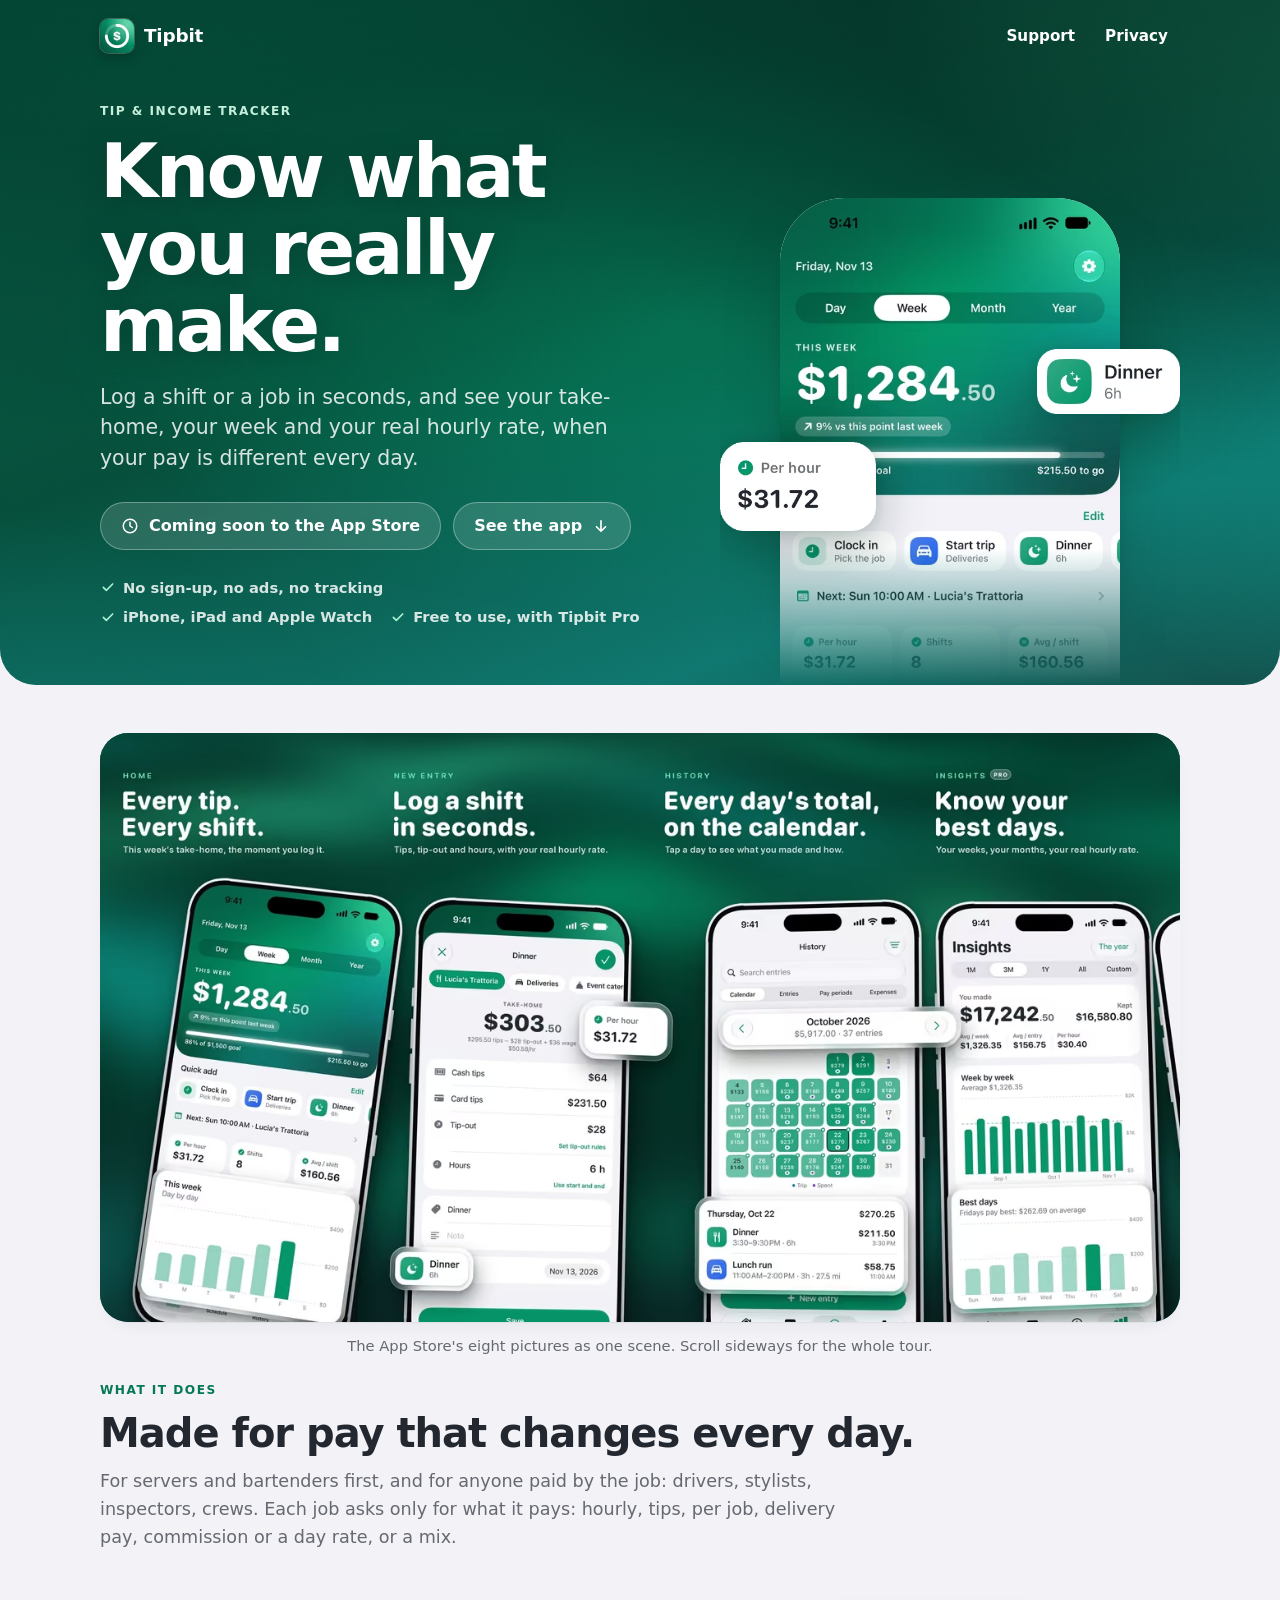
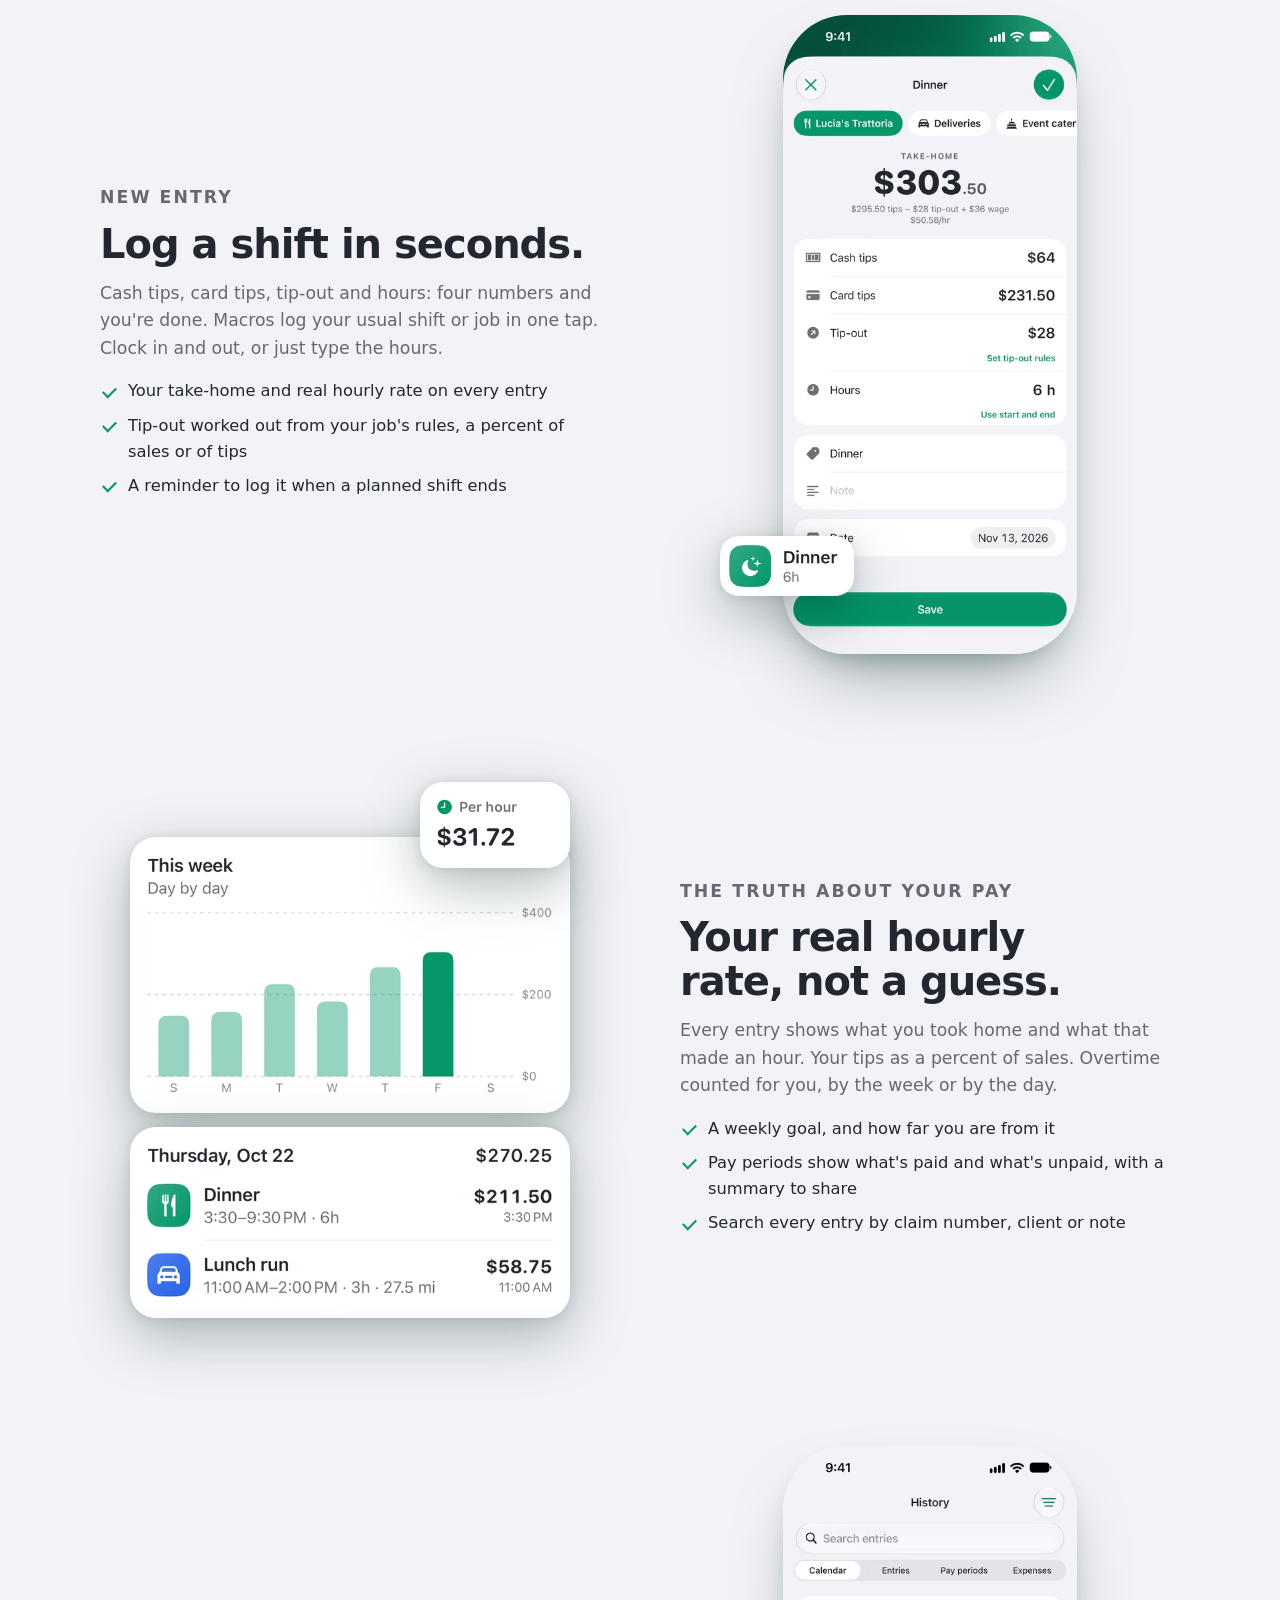
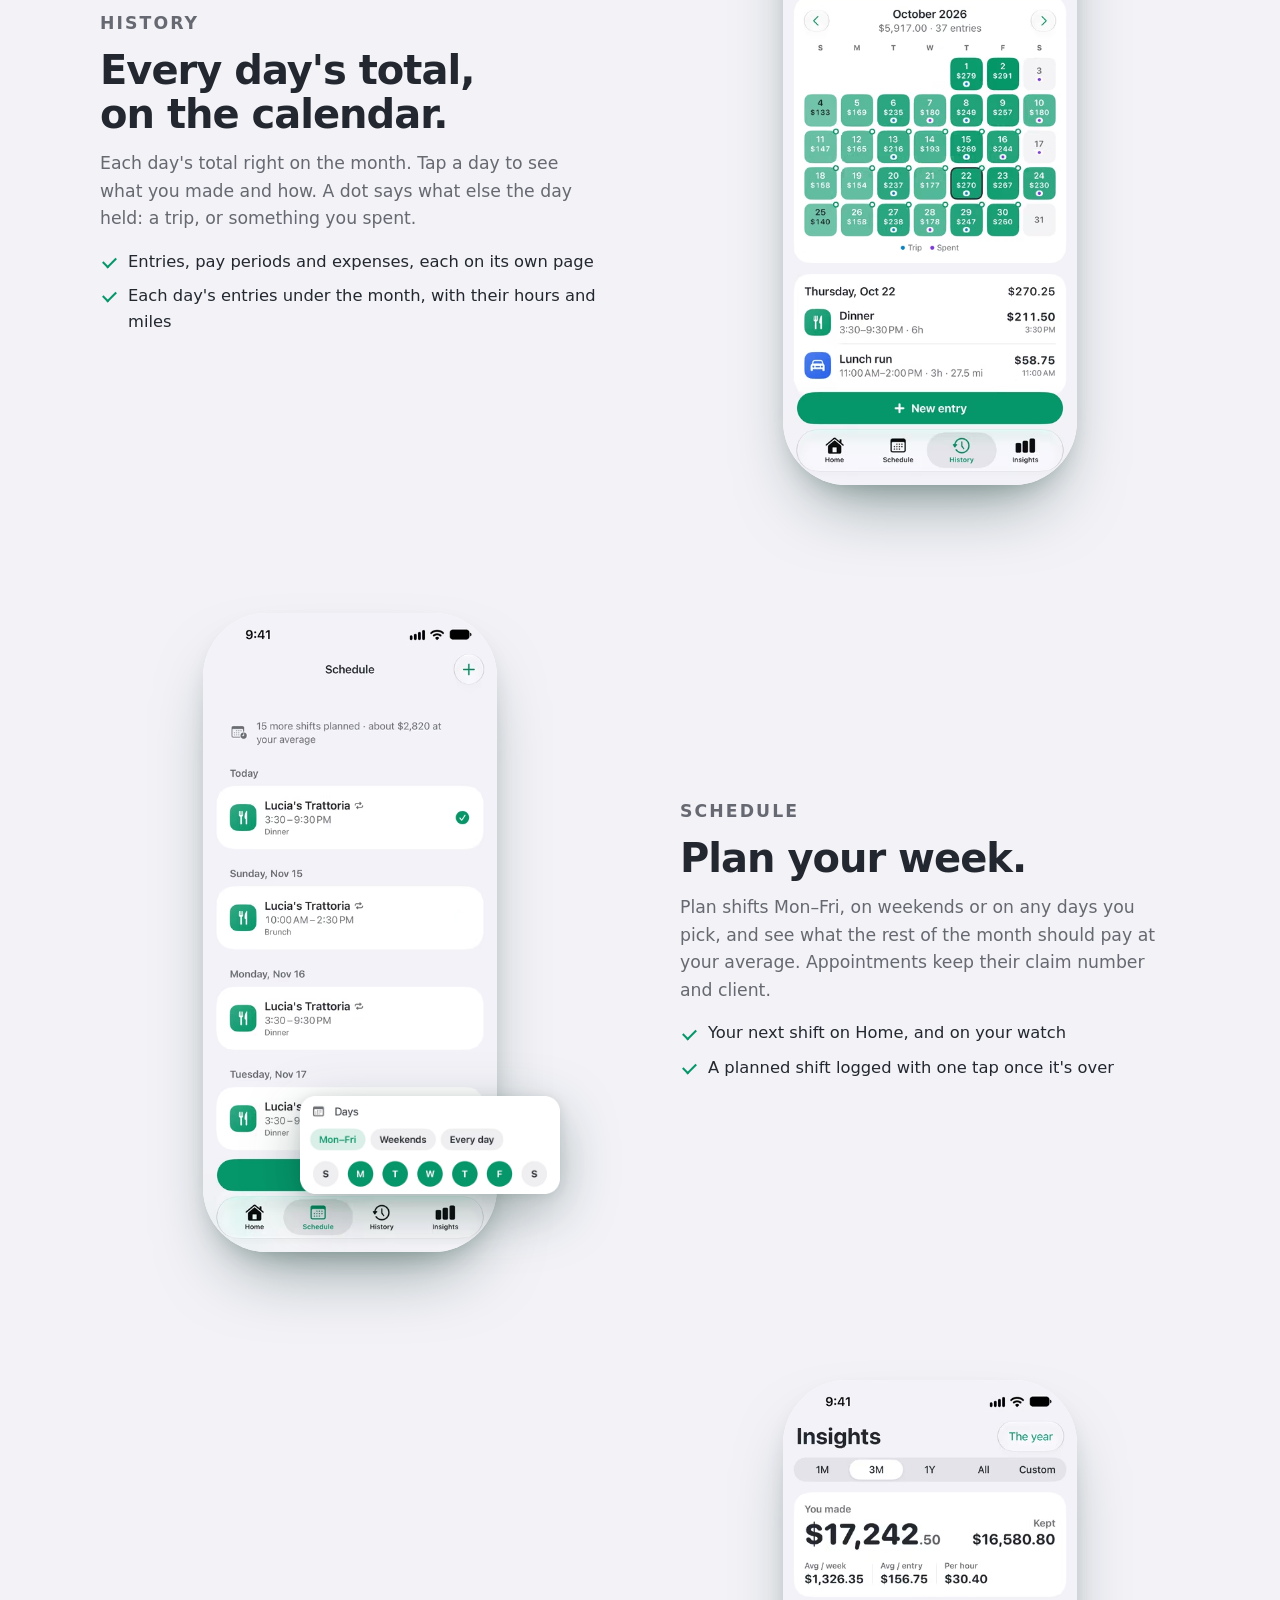
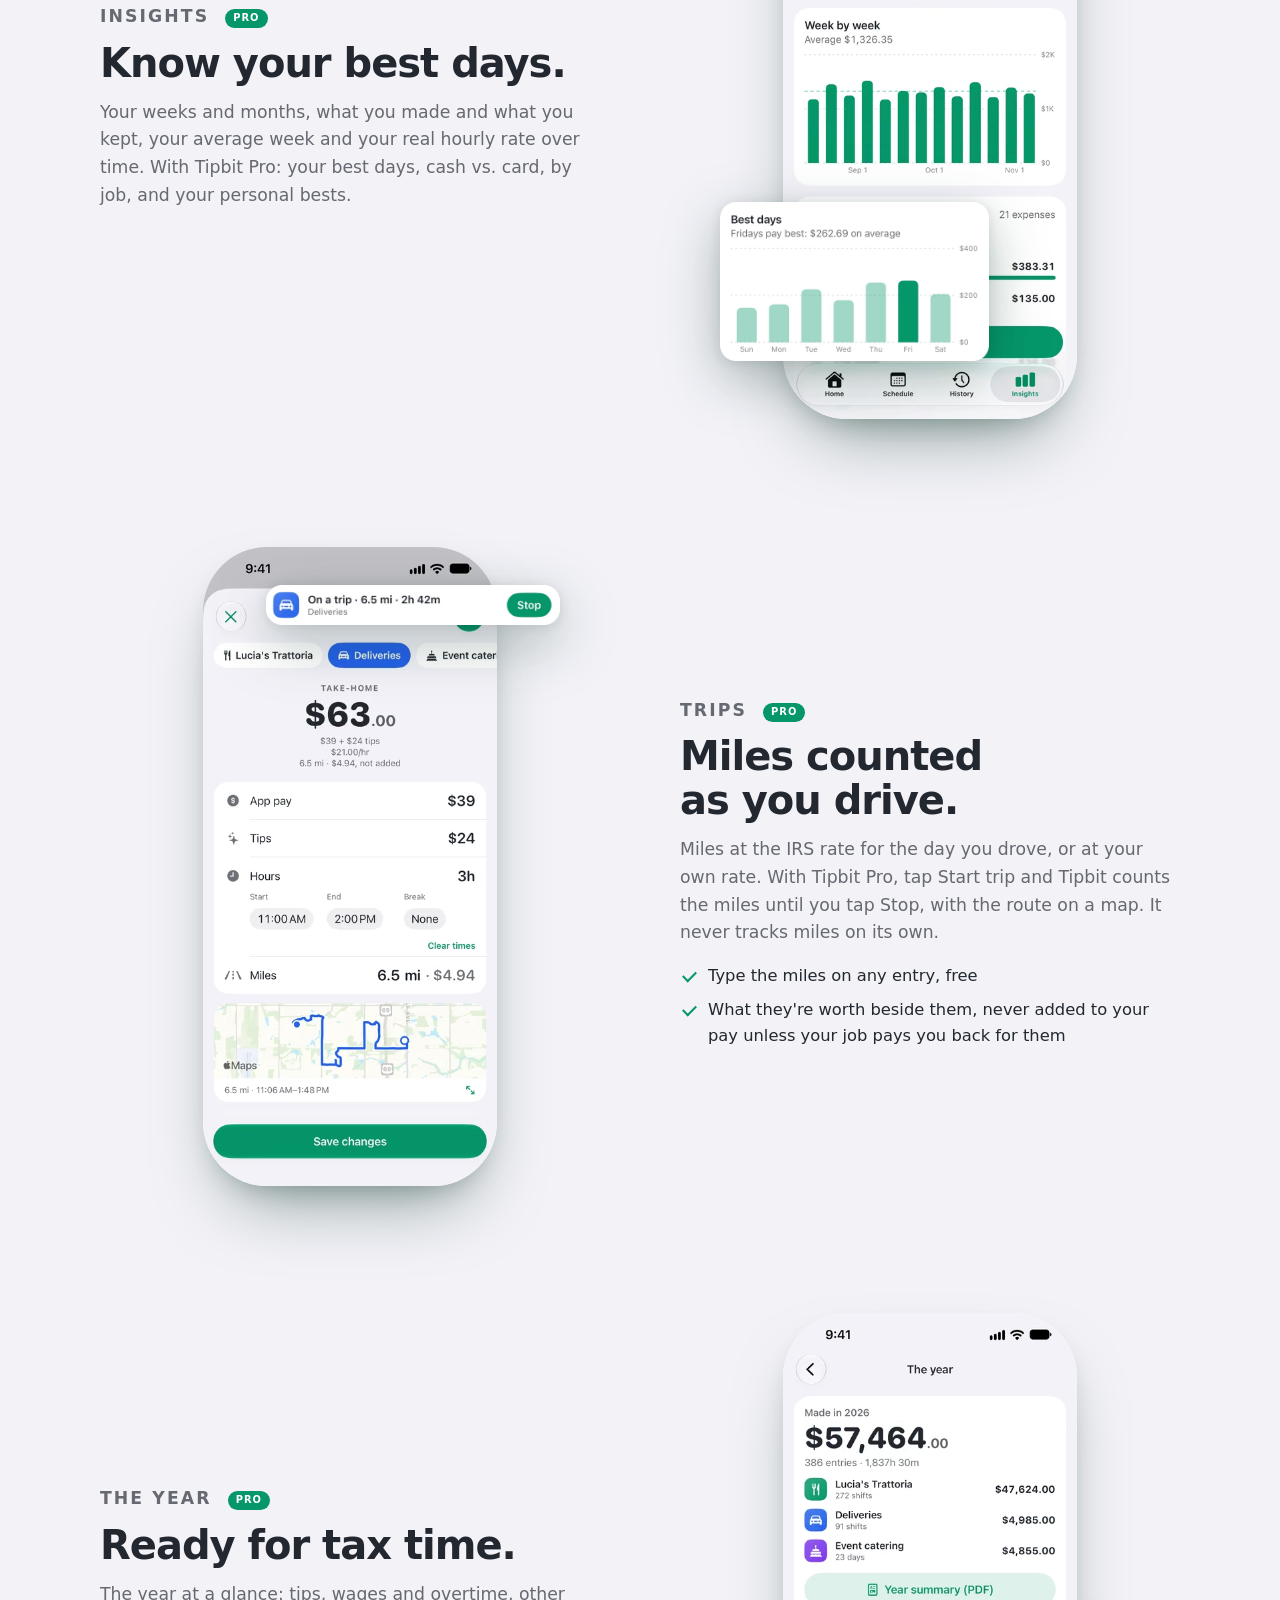
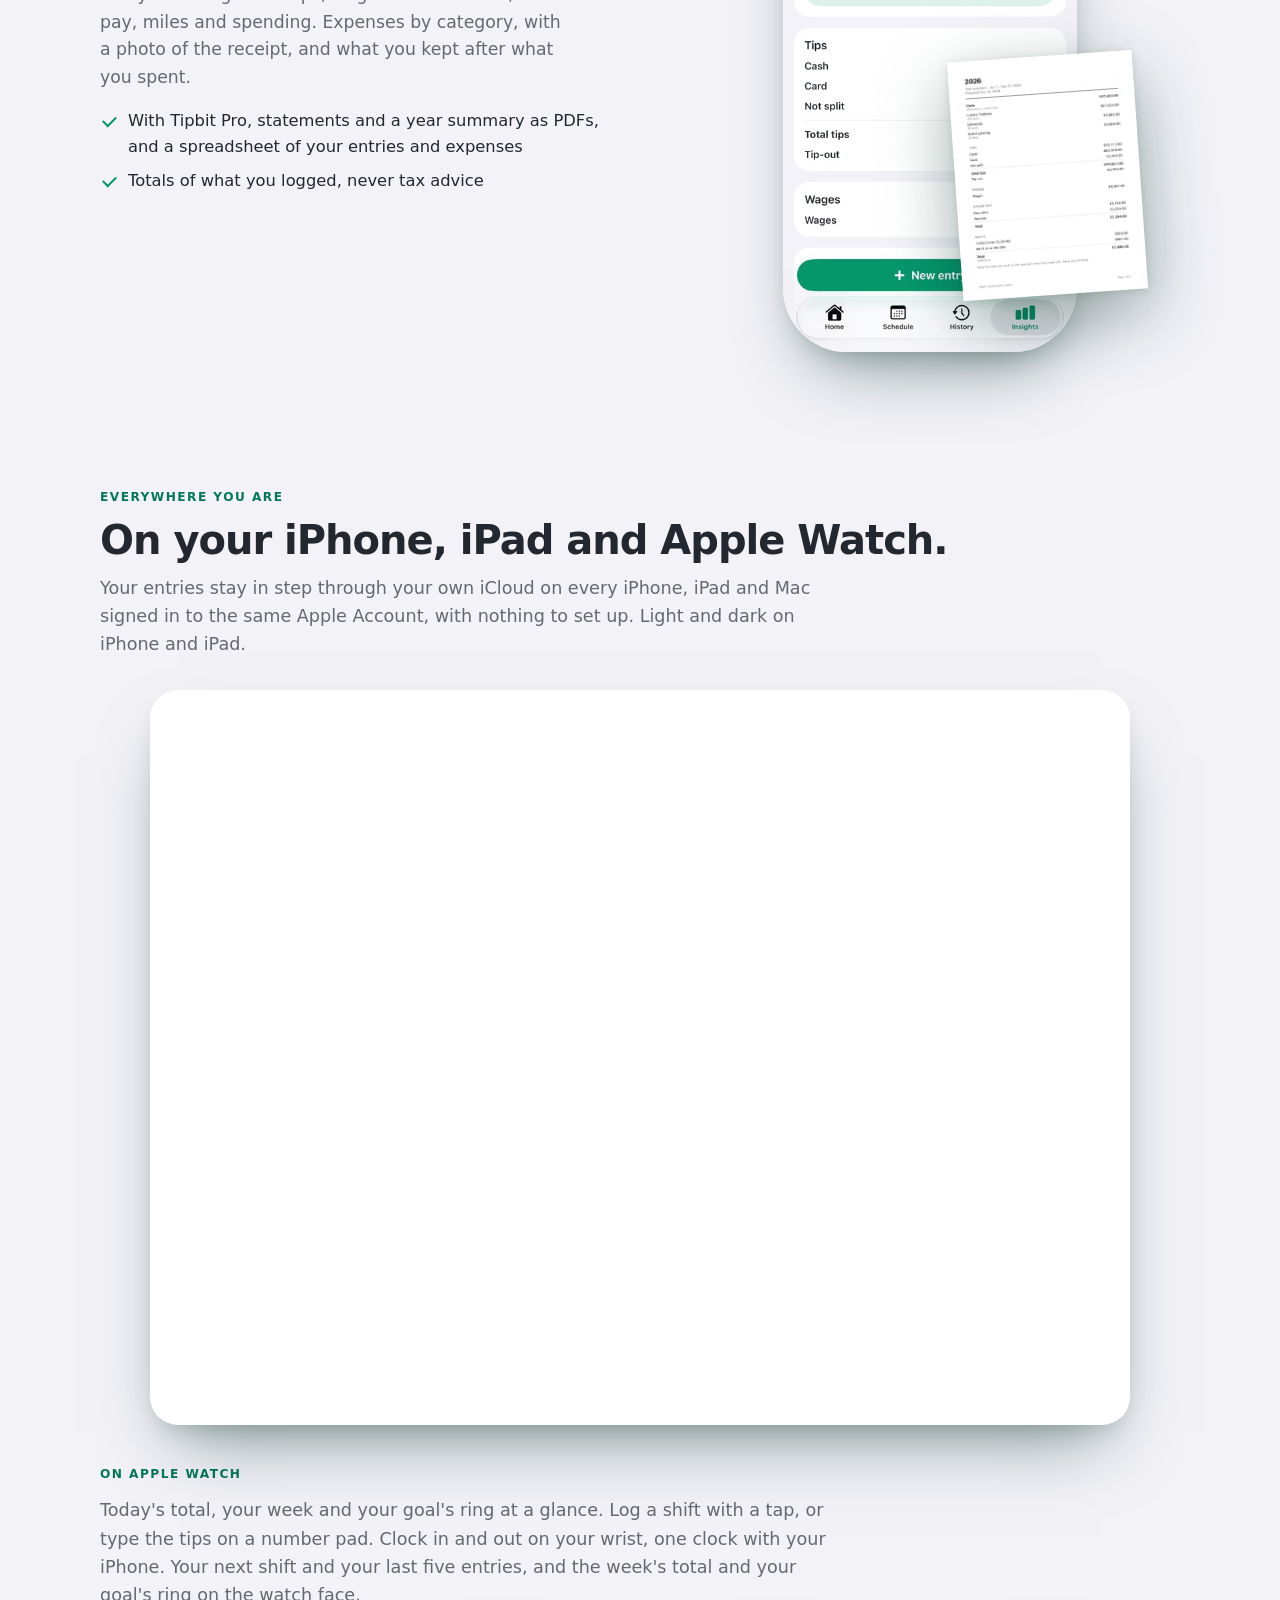
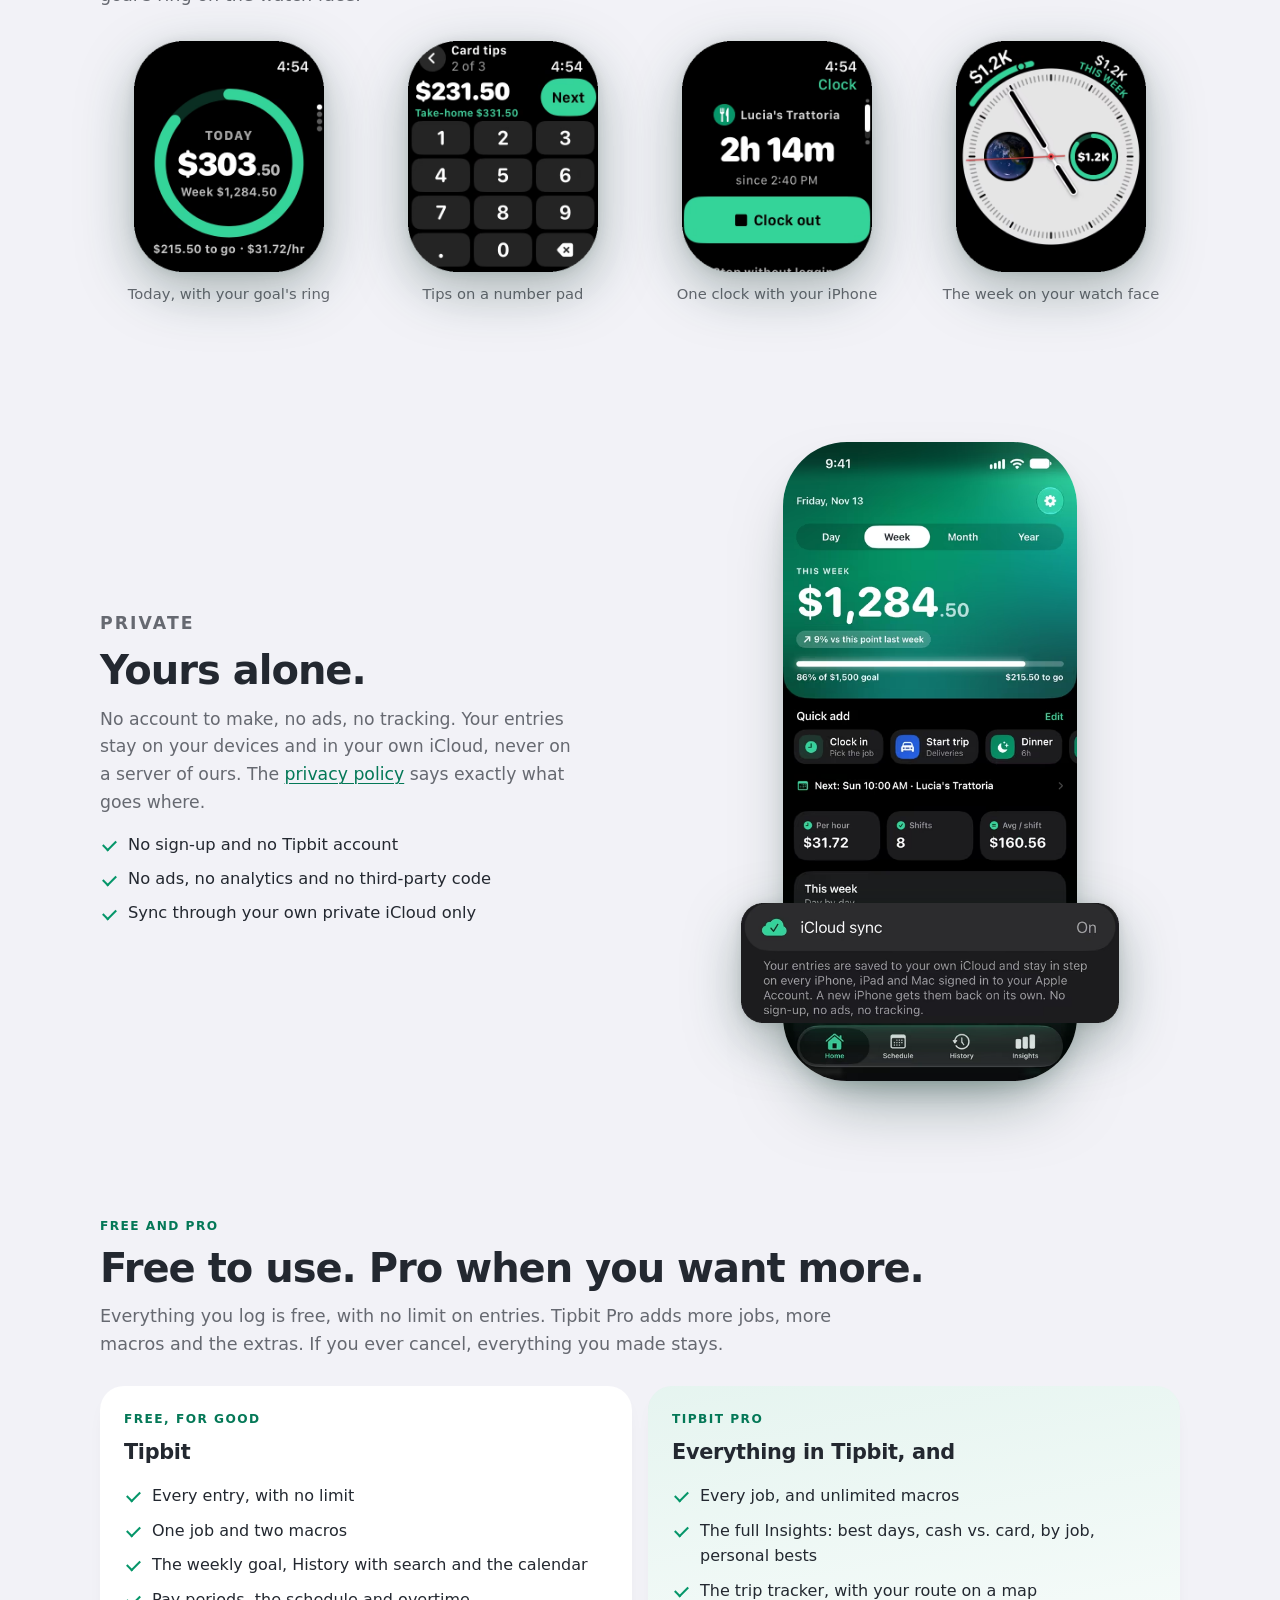
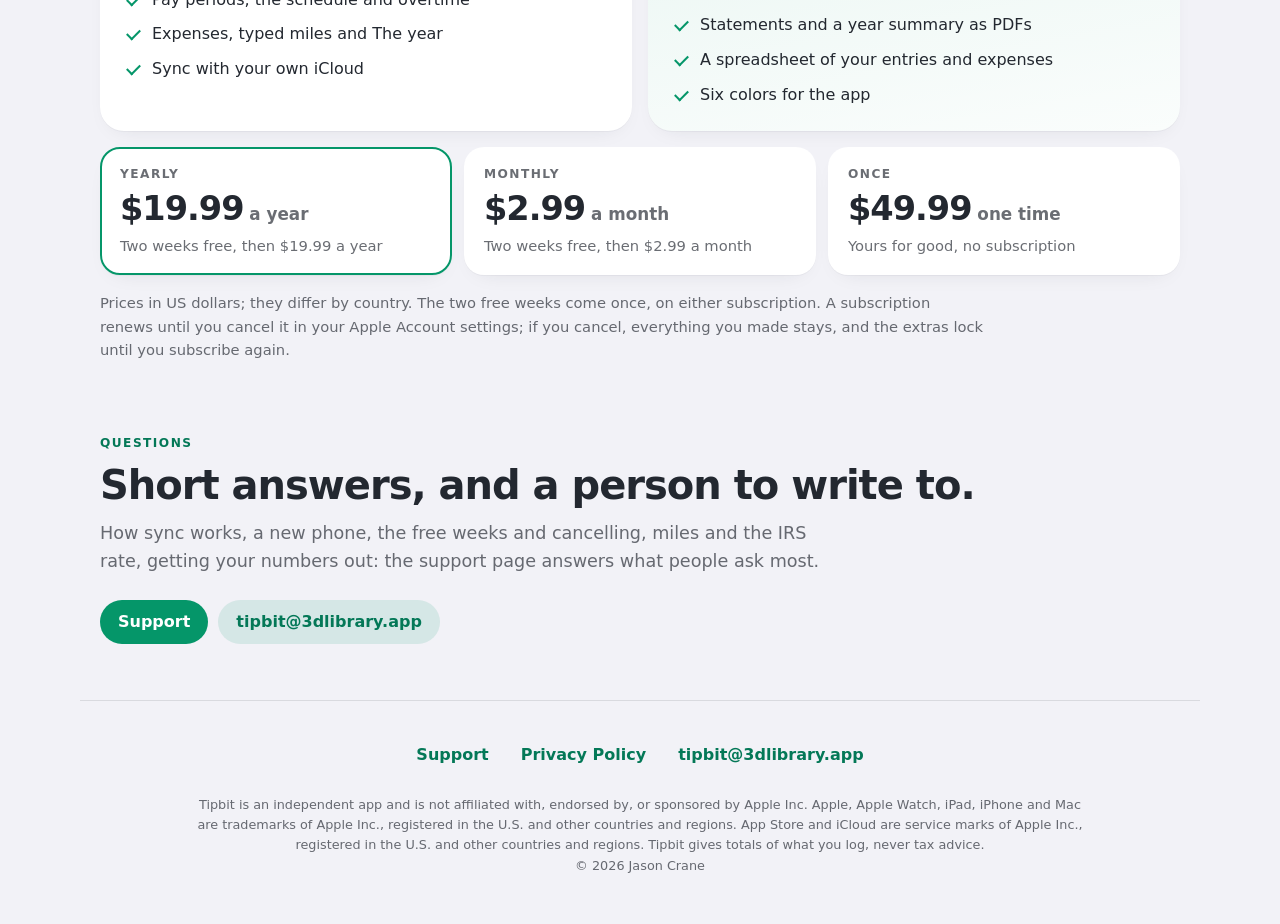
==== commit b582dcfb: "White reads at 4.5:1 everywhere on the band, and iPhone's status bar wears the band's emerald Measur" ====
--- a/index.html
+++ b/index.html
@@ -22,6 +22,7 @@
 <a class="skip" href="#main">Skip to content</a>
 
 <header class="aurora hero">
+  <div class="shade" aria-hidden="true"></div>
   <div class="wrap">
     <nav class="top" aria-label="Tipbit">
       <a class="home" href="./" aria-label="Tipbit home"><img src="img/icon-96.png" width="34" height="34" alt=""><span>Tipbit</span></a>
@@ -280,7 +281,7 @@
           <img src="img/s/ipad-home-1240.jpg" srcset="img/s/ipad-home-820.jpg 820w, img/s/ipad-home-1240.jpg 1240w, img/s/ipad-home-1860.jpg 1860w" sizes="min(100vw - 40px, 980px)" width="1860" height="1395" loading="lazy" decoding="async" alt="Tipbit on an iPad, landscape: the sidebar with Home, Schedule, History and Insights; this week's $1,284.50 against a $1,500 goal; Quick add; Per hour $31.72, 8 shifts, $160.56 a shift; the week day by day; and the recent entries beside them.">
         </picture>
       </div>
-      <h3 class="label" style="margin-top:40px">On Apple Watch</h3>
+      <h3 class="label">On Apple Watch</h3>
       <p class="lede">Today's total, your week and your goal's ring at a glance. Log a shift with a tap, or type the
       tips on a number pad. Clock in and out on your wrist, one clock with your iPhone. Your next shift and your last
       five entries, and the week's total and your goal's ring on the watch face.</p>
--- a/site.css
+++ b/site.css
@@ -68,7 +68,13 @@
 }
 
 * { margin: 0; padding: 0; box-sizing: border-box; }
-html { -webkit-text-size-adjust: 100%; text-size-adjust: 100%; }
+html {
+  -webkit-text-size-adjust: 100%;
+  text-size-adjust: 100%;
+  /* The canvas: the band's emerald behind iPhone's status bar and above the page when it's pulled down, the page's
+     color everywhere else. */
+  background: linear-gradient(#065f46, #065f46) top / 100% 320px no-repeat, var(--page);
+}
 @media (prefers-reduced-motion: no-preference) { html { scroll-behavior: smooth; } }
 body {
   font-family: var(--text);
@@ -157,6 +163,16 @@
   mix-blend-mode: overlay;
   pointer-events: none;
   background-image: url("data:image/svg+xml;utf8,<svg xmlns='http://www.w3.org/2000/svg' width='160' height='160'><filter id='n'><feTurbulence type='fractalNoise' baseFrequency='0.9' numOctaves='2' stitchTiles='stitch'/></filter><rect width='100%' height='100%' filter='url(%23n)'/></svg>");
+}
+/* A shade over the top of the band, where the words and the links sit, so white reads at 4.5:1 on the mint glow too. */
+.aurora .shade {
+  position: absolute;
+  inset: 0;
+  z-index: -1;
+  pointer-events: none;
+  background:
+    linear-gradient(180deg, rgba(2, 36, 28, 0.5) 0%, rgba(2, 36, 28, 0.3) 28%, rgba(2, 36, 28, 0) 62%),
+    radial-gradient(60% 70% at 100% 0%, rgba(2, 36, 28, 0.45) 0%, rgba(2, 36, 28, 0) 100%);
 }
 @keyframes drift {
   0% { transform: translate3d(-4%, -2%, 0) rotate(0deg) scale(1); }
@@ -403,6 +419,7 @@
 
 /* ----- The devices: the iPad's Home and the watch's pages, as screens. */
 .devices .ipad-shot { margin-top: 32px; }
+.devices h3.label { margin-top: 40px; }
 .devices .screen.ipad { width: min(100%, 980px); margin: 0 auto; }
 .watch-row { display: grid; grid-template-columns: repeat(auto-fit, minmax(130px, 1fr)); gap: 20px 16px; margin-top: 32px; }
 .watch-row figure { text-align: center; }
@@ -547,7 +564,7 @@
 /* ----- Paper: the words, black on white, nothing that only decorates. */
 @media print {
   :root { --page: #ffffff; --card: #ffffff; --ink: #000000; --ink-2: #333333; --link: #000000; --line: #999999; }
-  body { background: #ffffff; color: #000000; }
+  html, body { background: #ffffff; color: #000000; }
   .aurora { background: none !important; color: #000000; border-radius: 0; border-bottom: 1px solid #999999; }
   .aurora::before, .aurora::after { display: none; }
   .aurora .label, .band .line { color: #333333; }
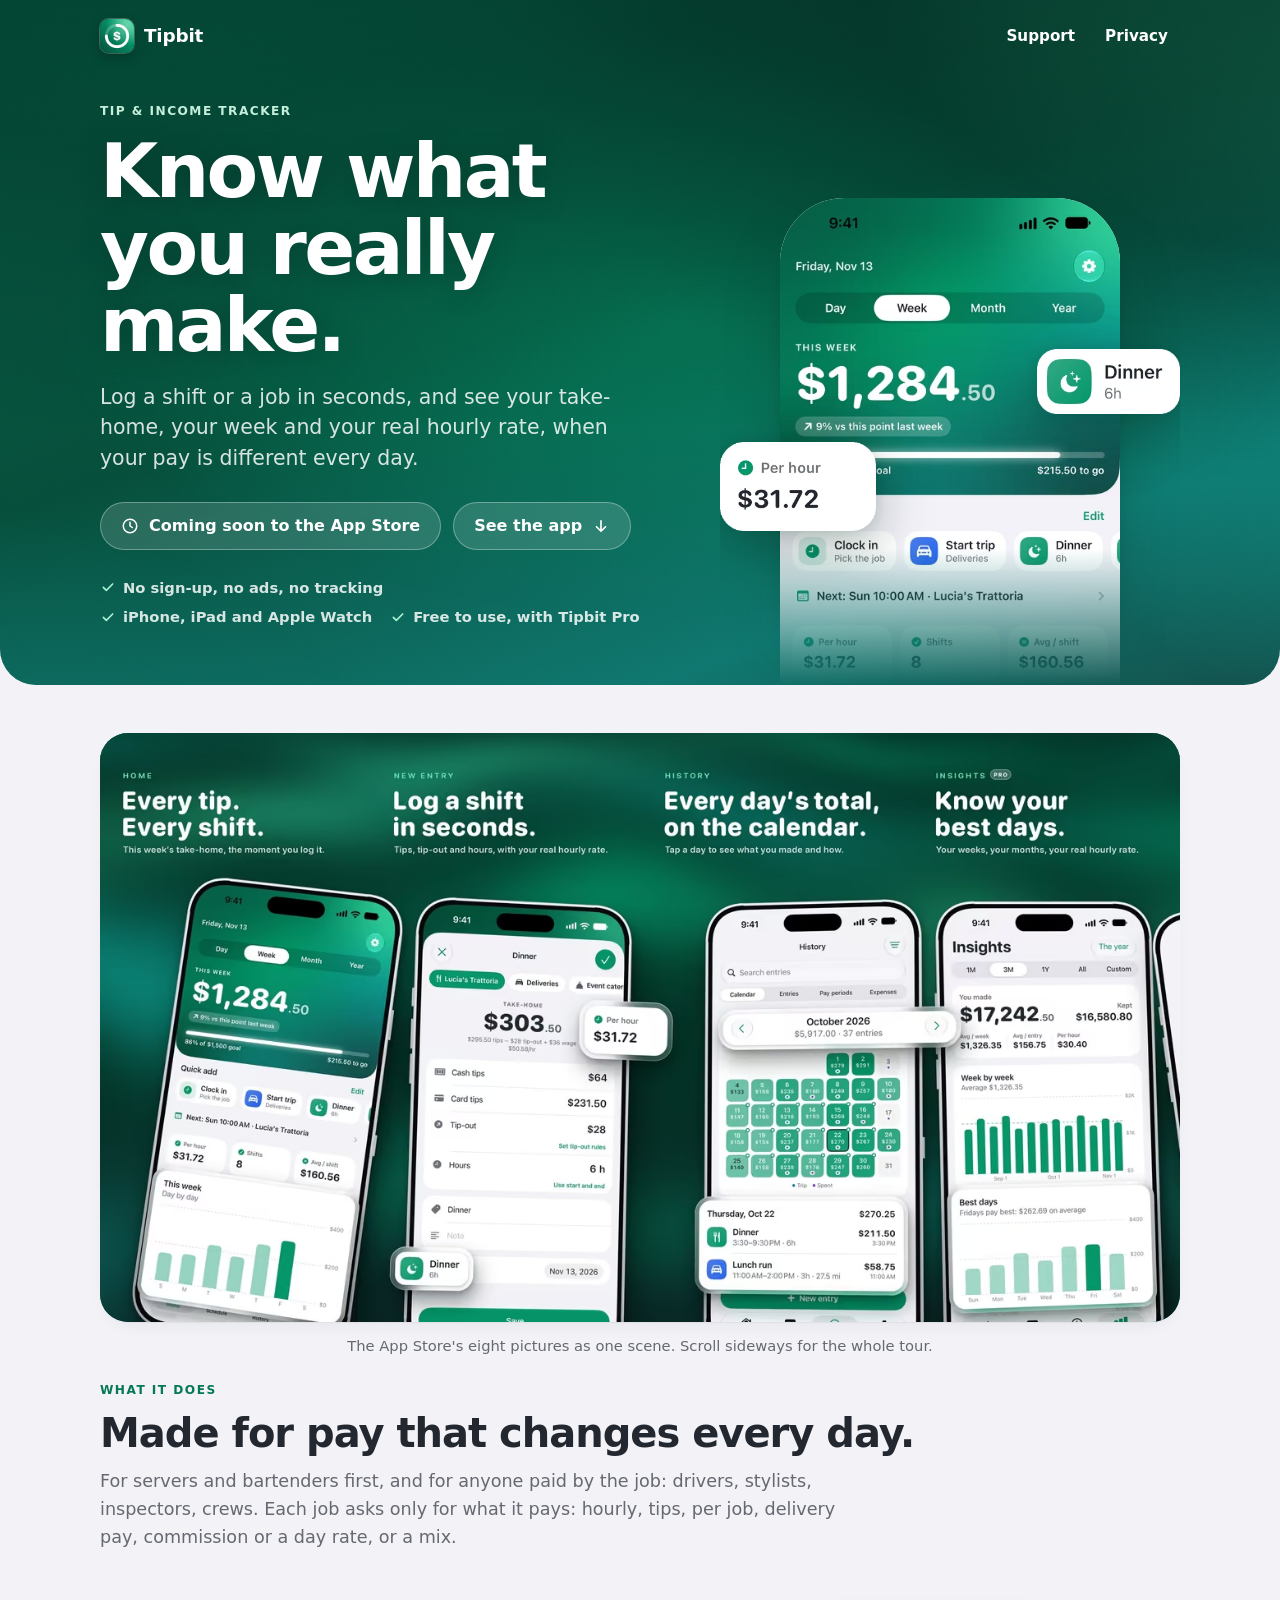
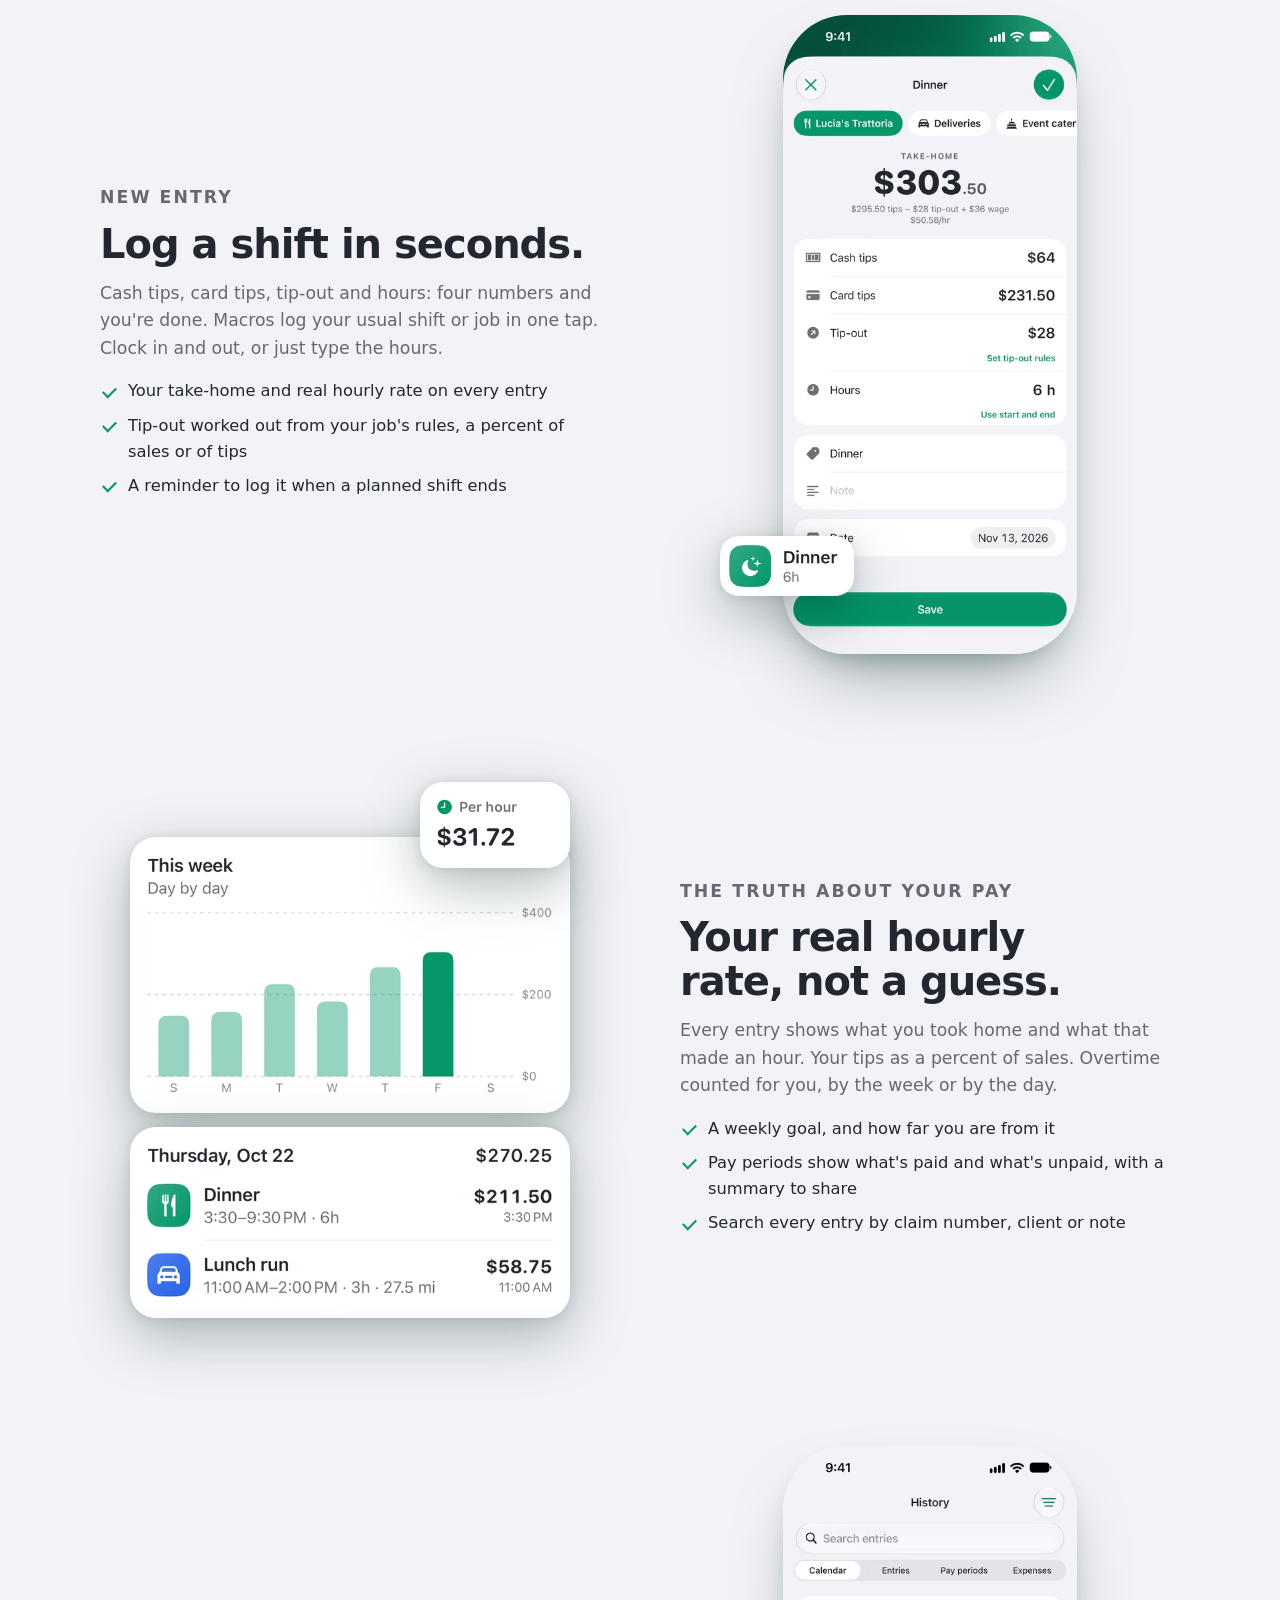
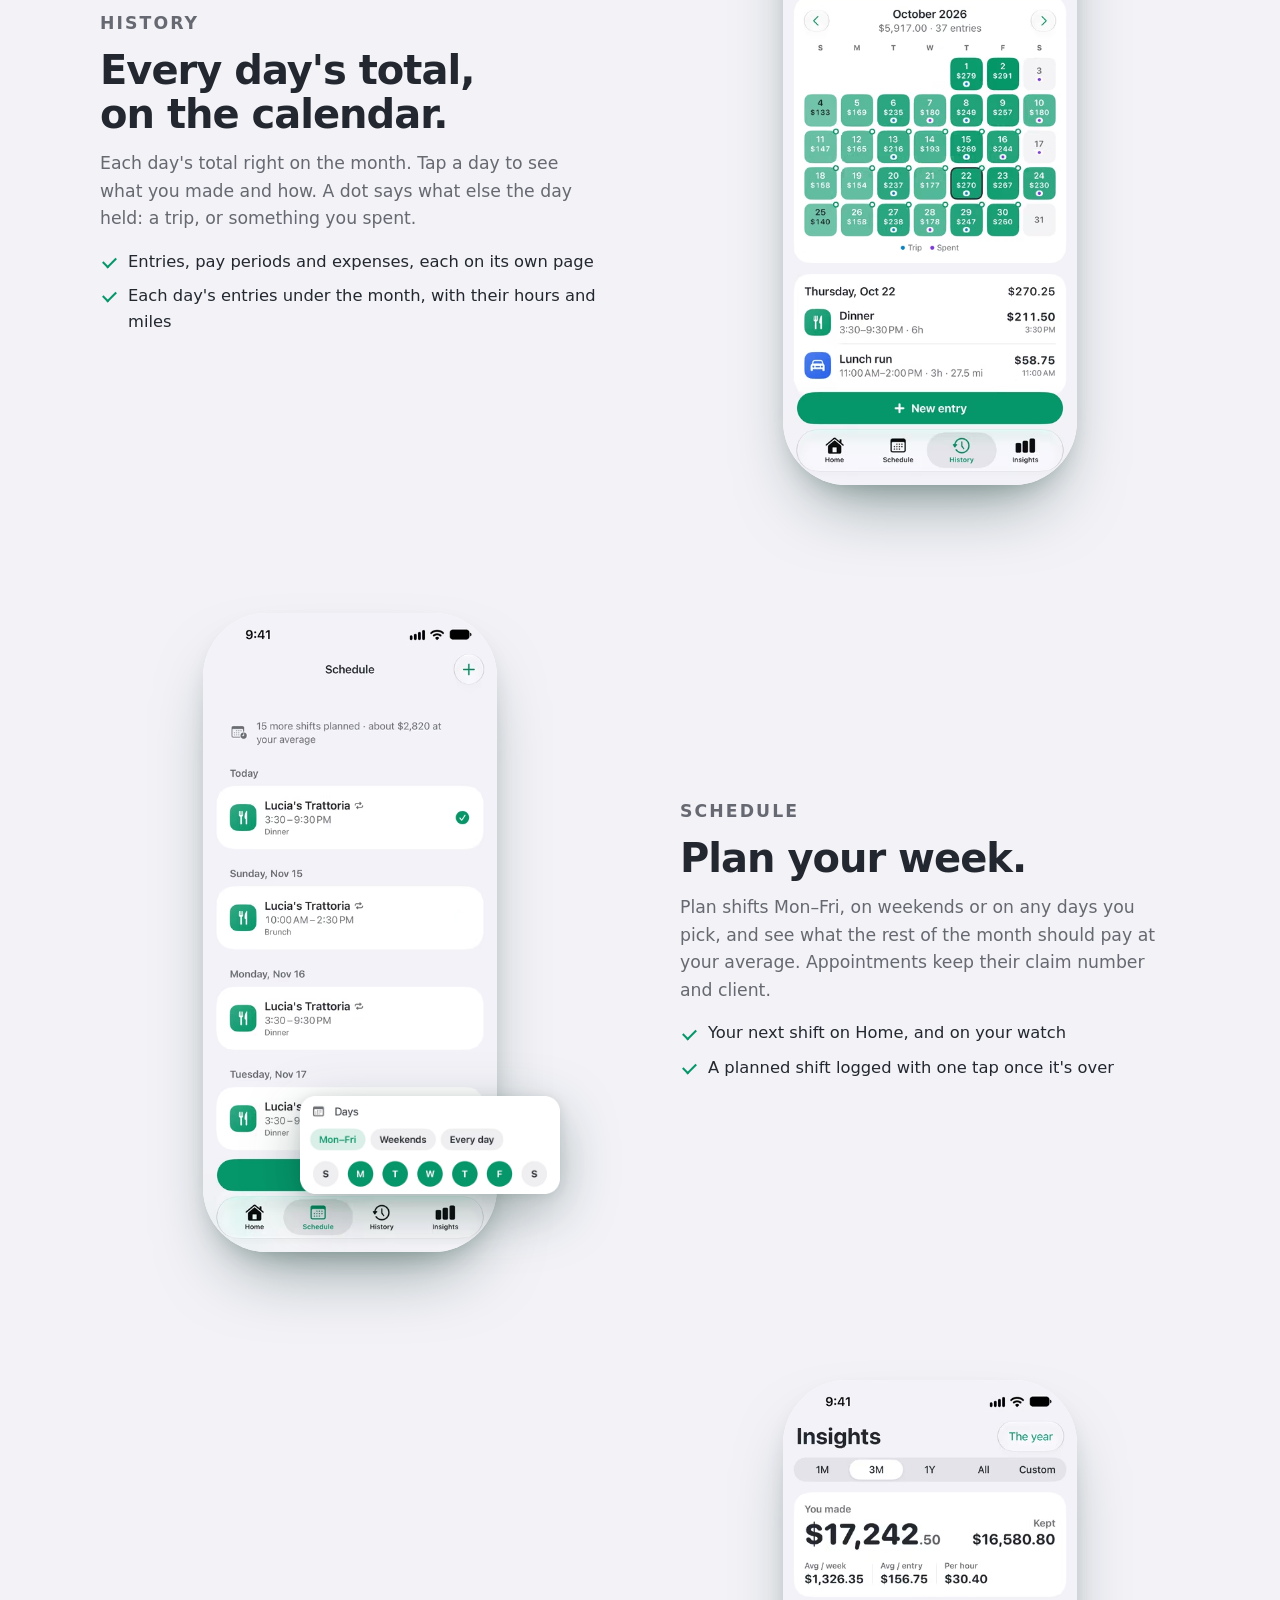
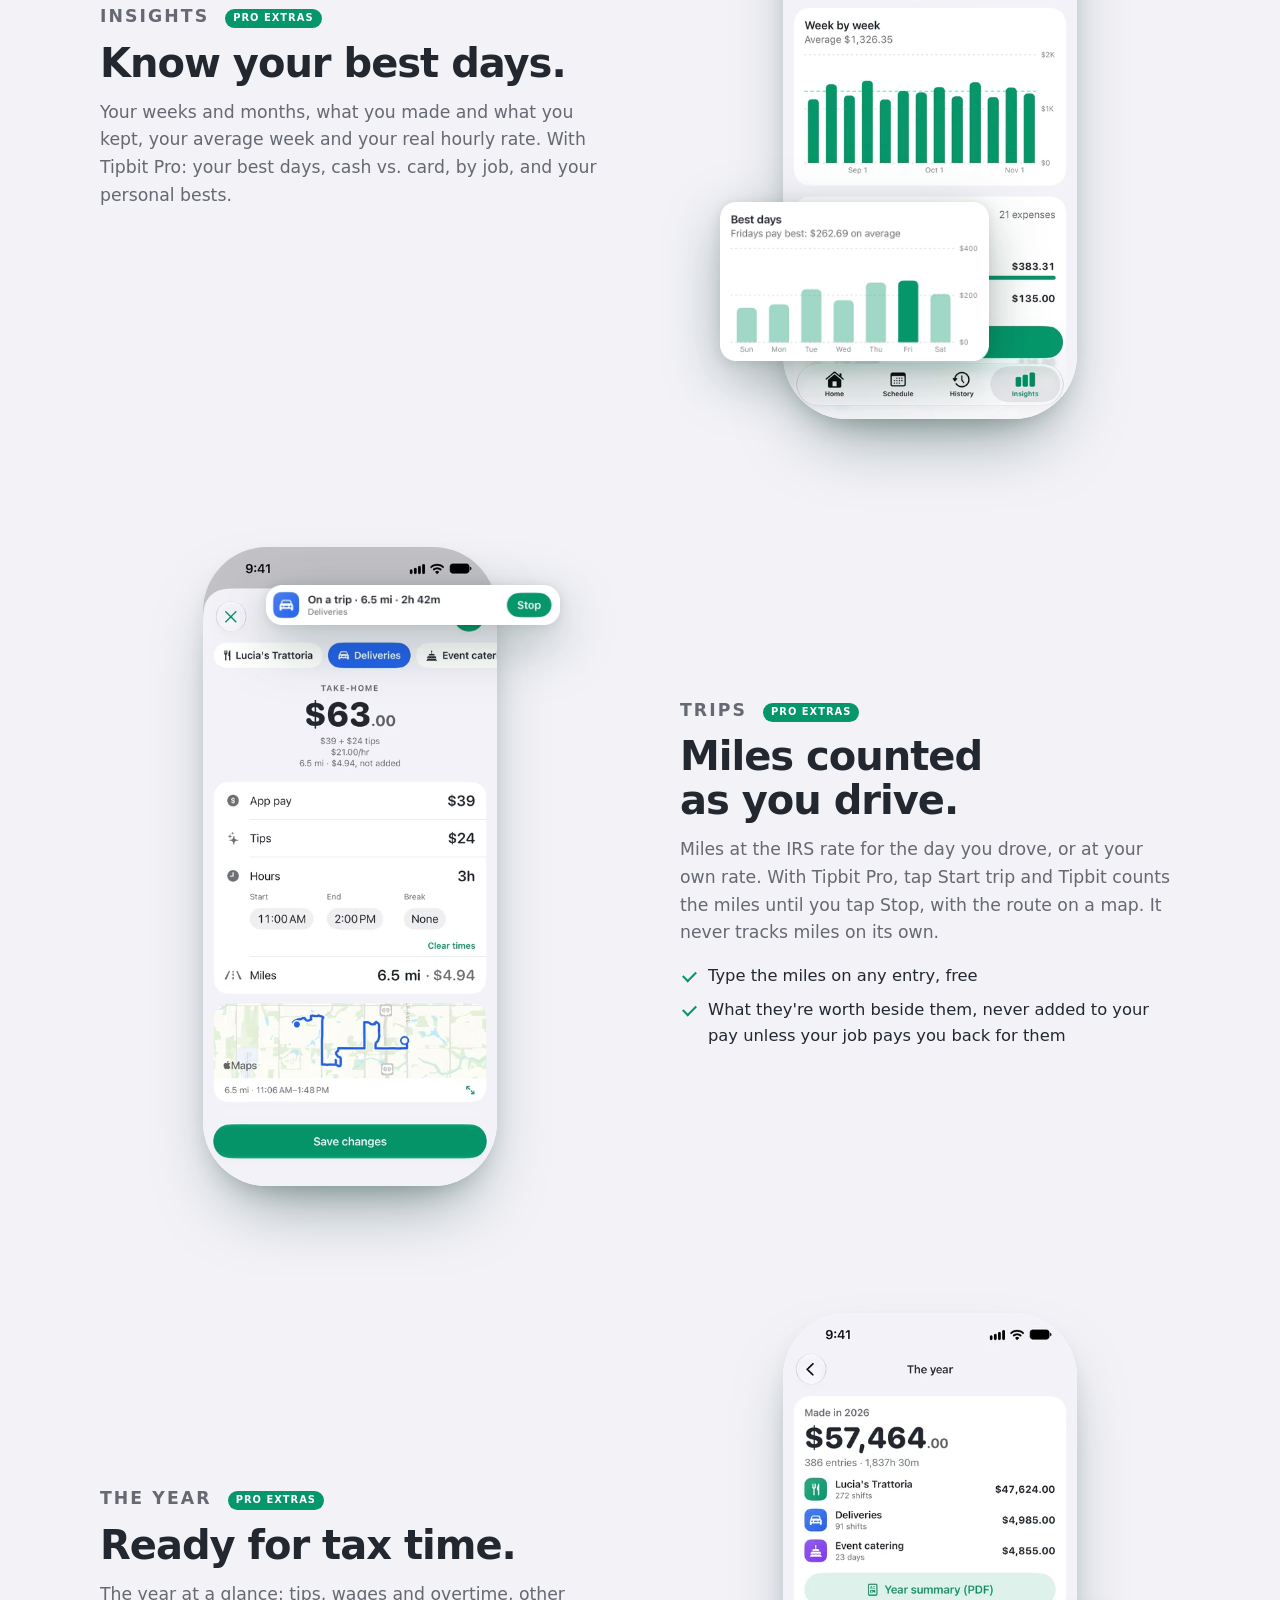
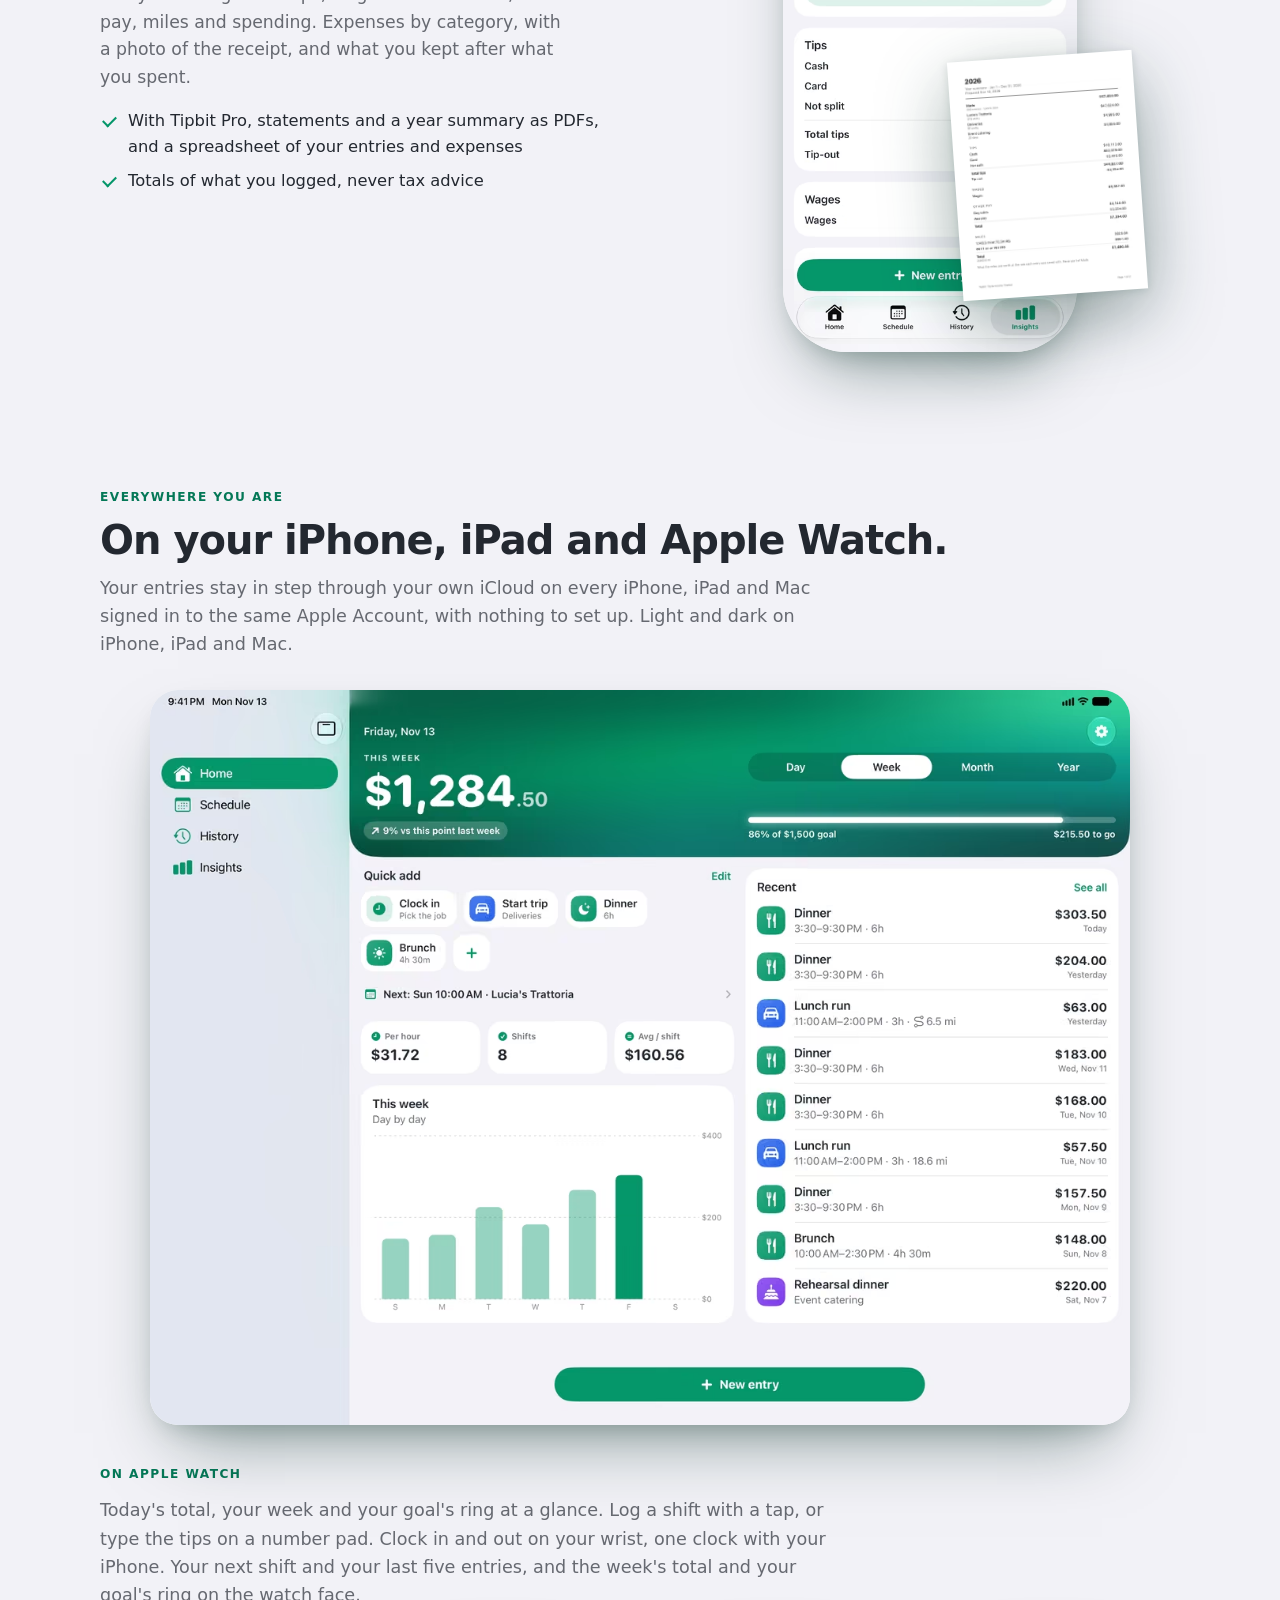
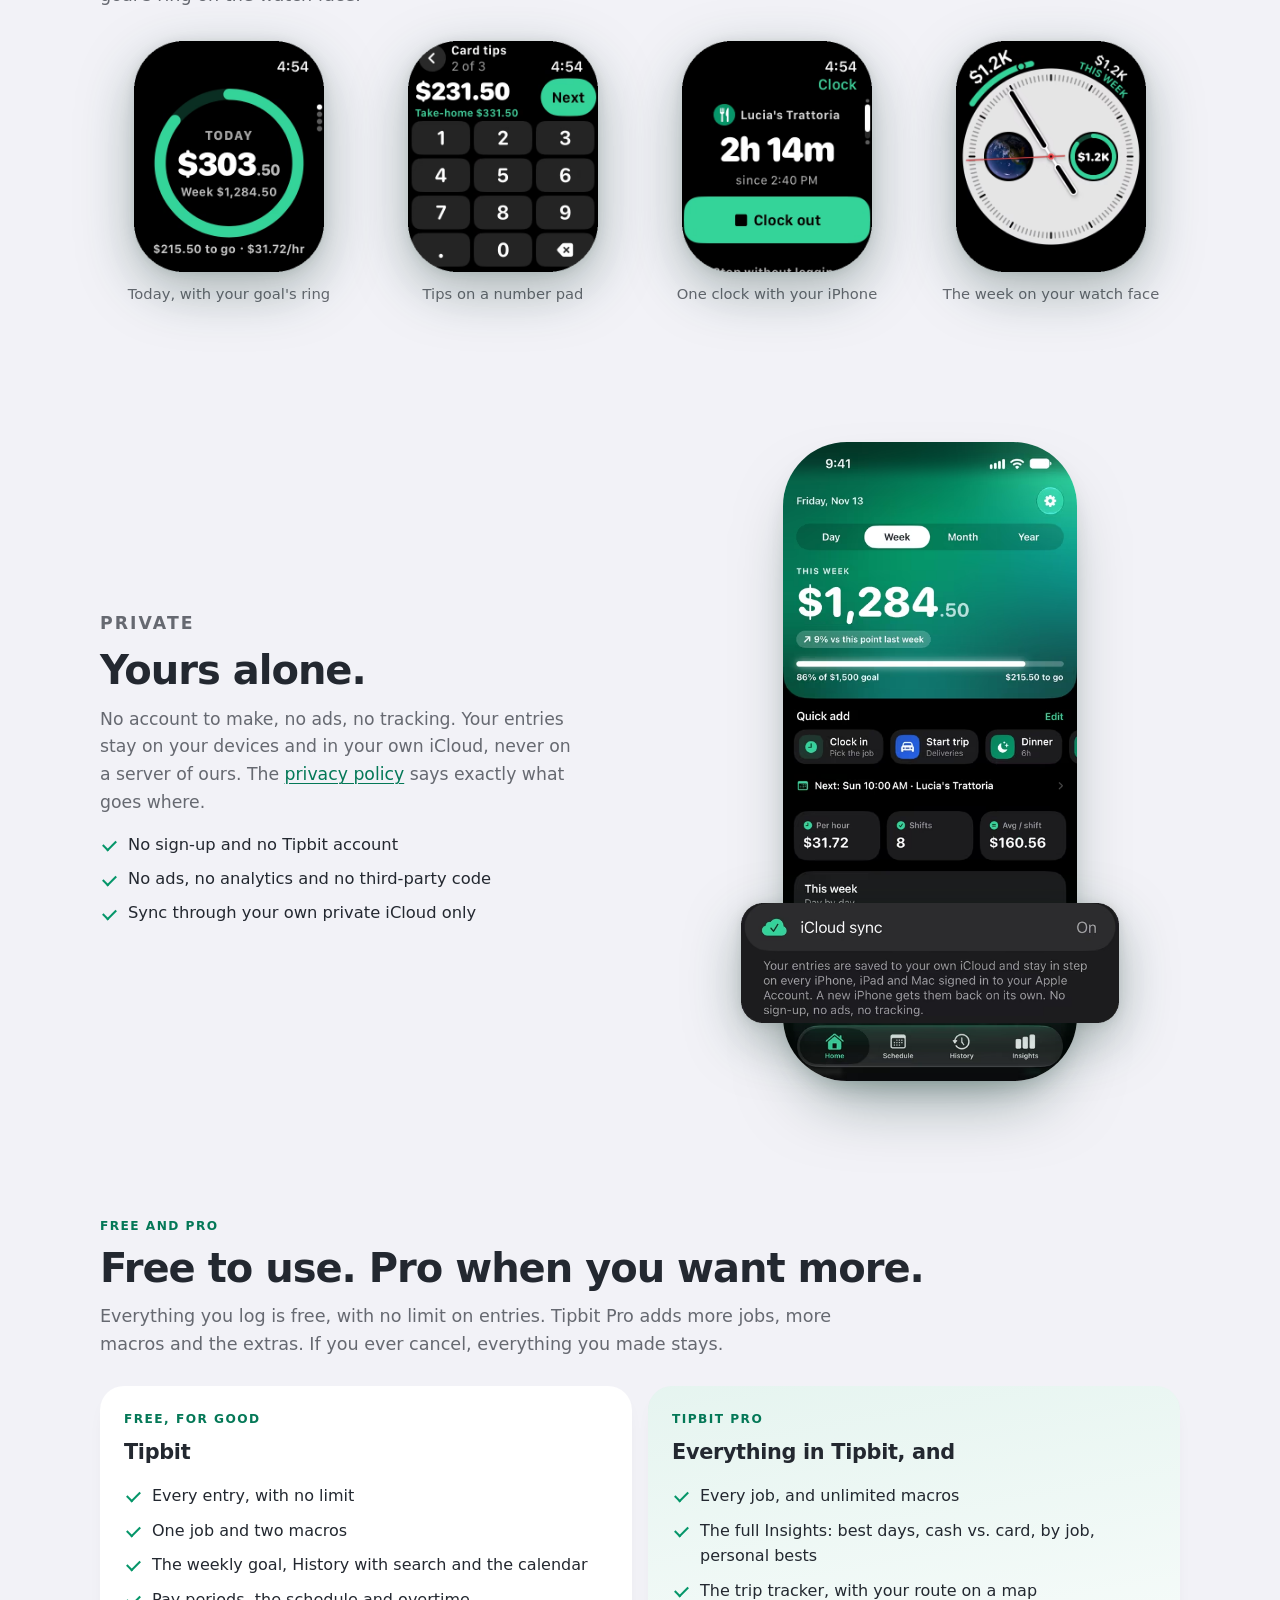
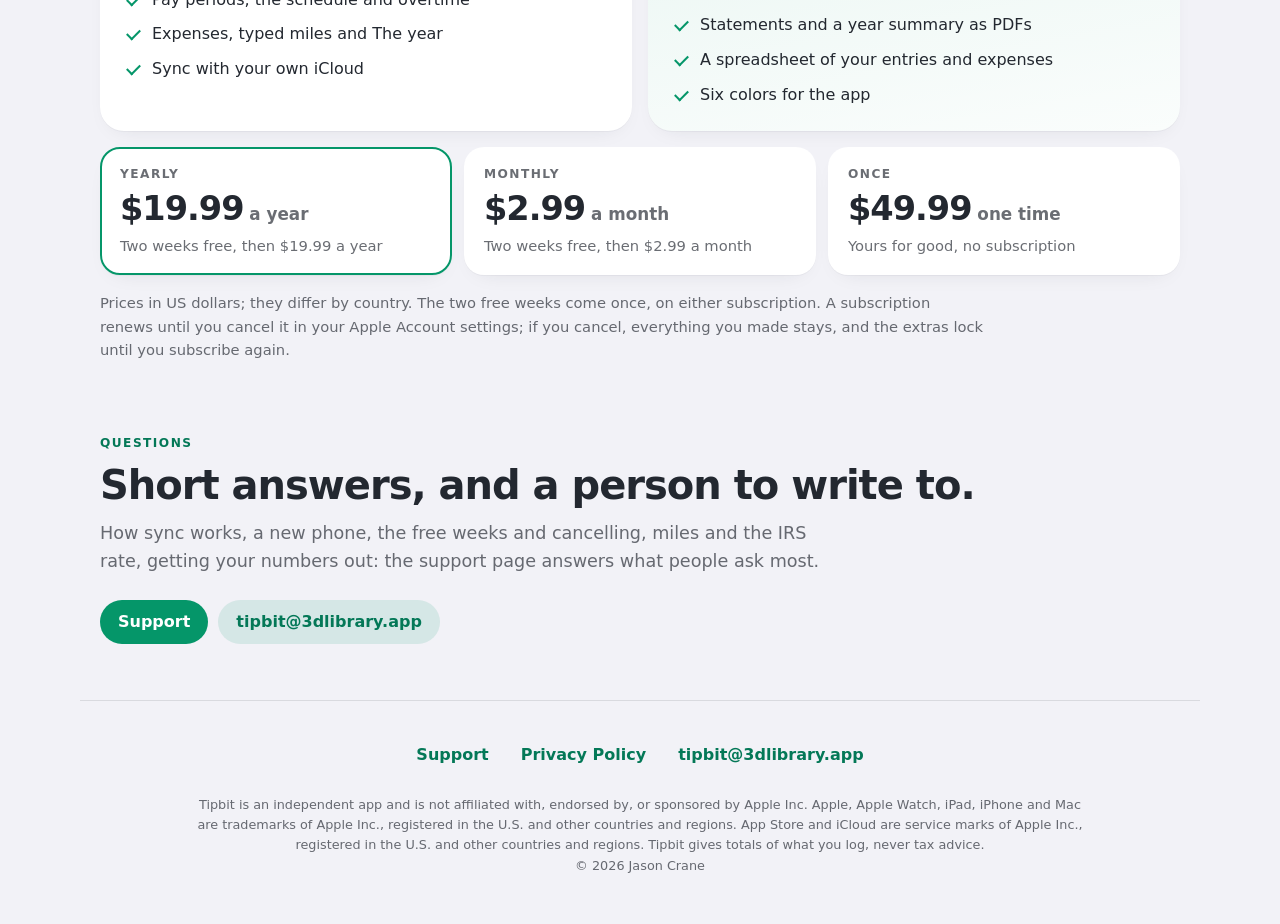
==== commit af30239f: "The home page's Pro tags say "Pro extras", since Insights, miles and The year are free The redesign " ====
--- a/index.html
+++ b/index.html
@@ -197,10 +197,10 @@
 
       <article class="feature reveal" aria-labelledby="f-insights">
         <div class="words">
-          <p class="label">Insights <span class="pro">Pro</span></p>
+          <p class="label">Insights <span class="pro">Pro extras</span></p>
           <h2 id="f-insights">Know your best days.</h2>
-          <p>Your weeks and months, what you made and what you kept, your average week and your real hourly rate over
-          time. With Tipbit Pro: your best days, cash vs. card, by job, and your personal bests.</p>
+          <p>Your weeks and months, what you made and what you kept, your average week and your real hourly rate.
+          With Tipbit Pro: your best days, cash vs. card, by job, and your personal bests.</p>
         </div>
         <div class="shot">
           <picture class="screen">
@@ -218,7 +218,7 @@
 
       <article class="feature reveal" aria-labelledby="f-trips">
         <div class="words">
-          <p class="label">Trips <span class="pro">Pro</span></p>
+          <p class="label">Trips <span class="pro">Pro extras</span></p>
           <h2 id="f-trips">Miles counted as you drive.</h2>
           <p>Miles at the IRS rate for the day you drove, or at your own rate. With Tipbit Pro, tap Start trip and
           Tipbit counts the miles until you tap Stop, with the route on a map. It never tracks miles on its own.</p>
@@ -243,7 +243,7 @@
 
       <article class="feature reveal" aria-labelledby="f-year">
         <div class="words">
-          <p class="label">The year <span class="pro">Pro</span></p>
+          <p class="label">The year <span class="pro">Pro extras</span></p>
           <h2 id="f-year">Ready for tax time.</h2>
           <p>The year at a glance: tips, wages and overtime, other pay, miles and spending. Expenses by category, with
           a photo of the receipt, and what you kept after what you spent.</p>
@@ -273,7 +273,7 @@
       <p class="label">Everywhere you are</p>
       <h2 id="devices-h">On your iPhone, iPad and Apple Watch.</h2>
       <p class="lede">Your entries stay in step through your own iCloud on every iPhone, iPad and Mac signed in to the
-      same Apple Account, with nothing to set up. Light and dark on iPhone and iPad.</p>
+      same Apple Account, with nothing to set up. Light and dark on iPhone, iPad and Mac.</p>
       <div class="ipad-shot reveal">
         <picture class="screen ipad">
           <source type="image/avif" srcset="img/s/ipad-home-820.avif 820w, img/s/ipad-home-1240.avif 1240w, img/s/ipad-home-1860.avif 1860w" sizes="min(100vw - 40px, 980px)">
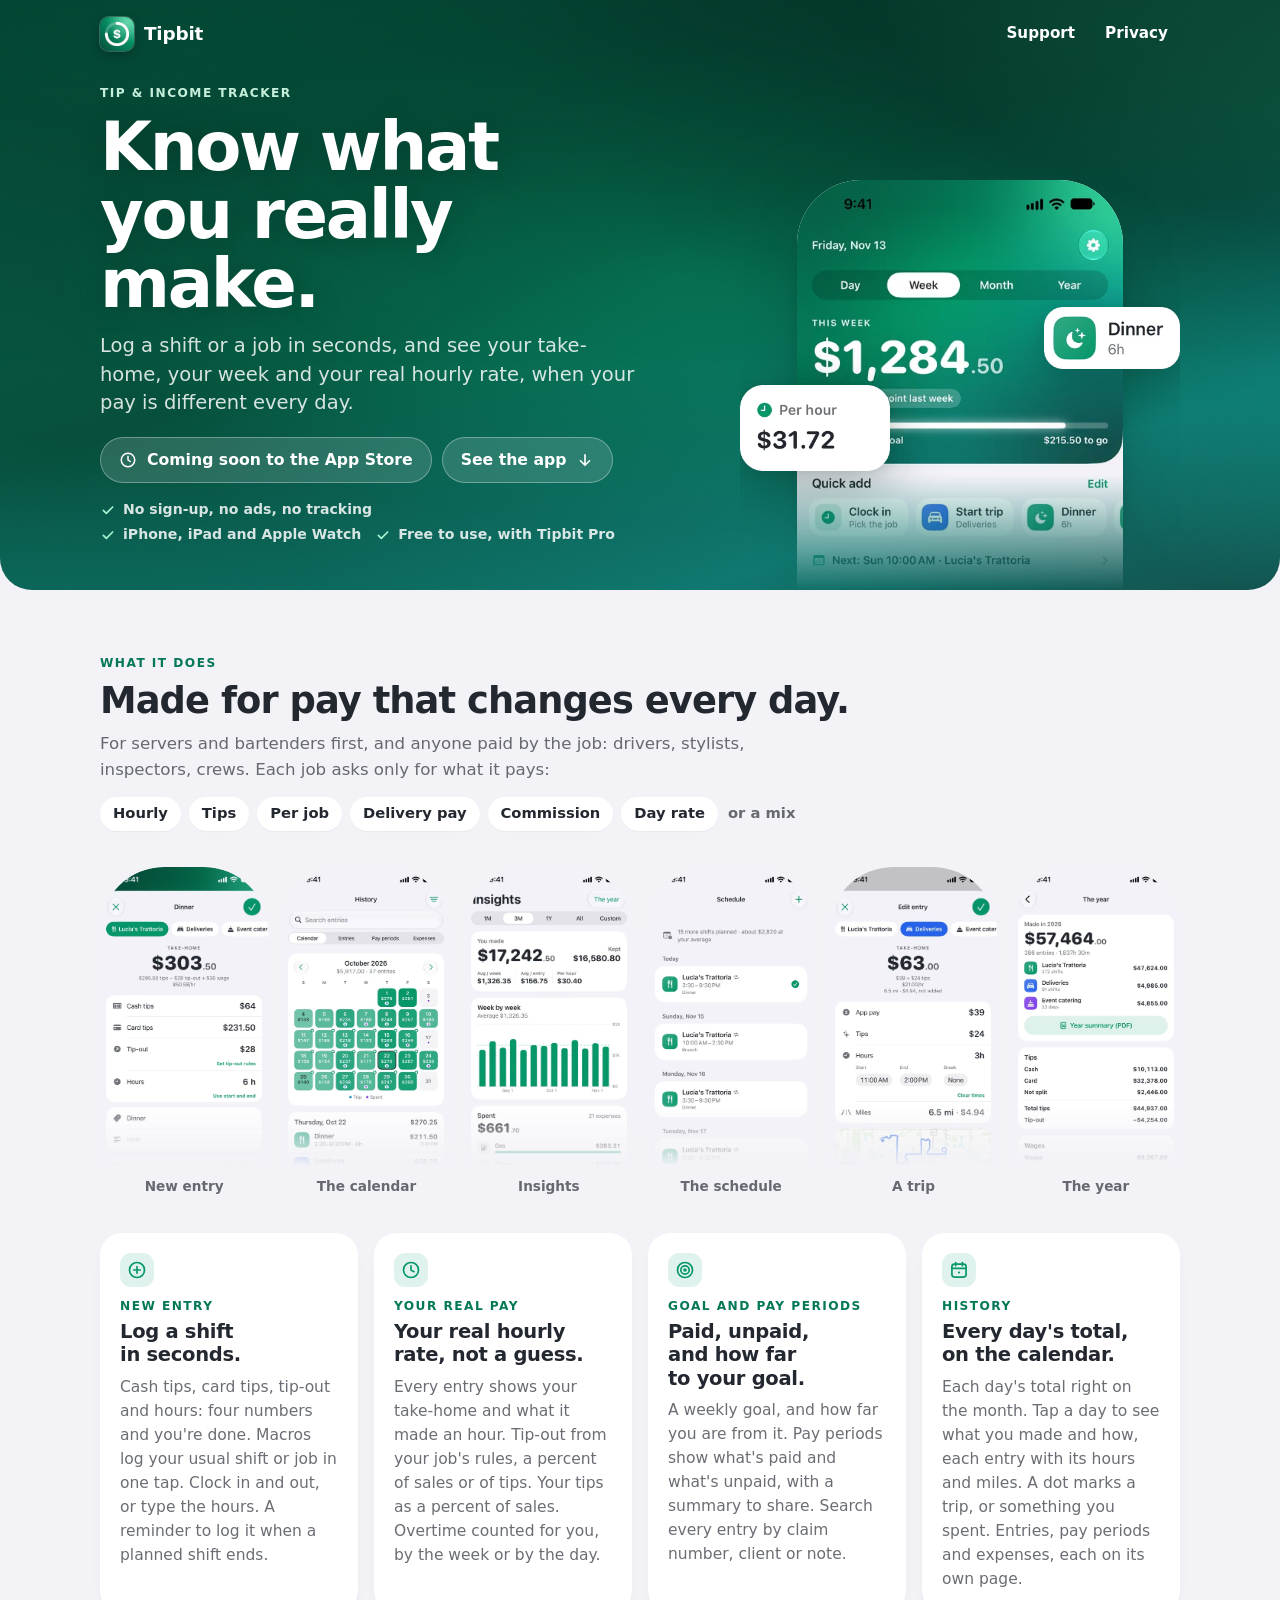
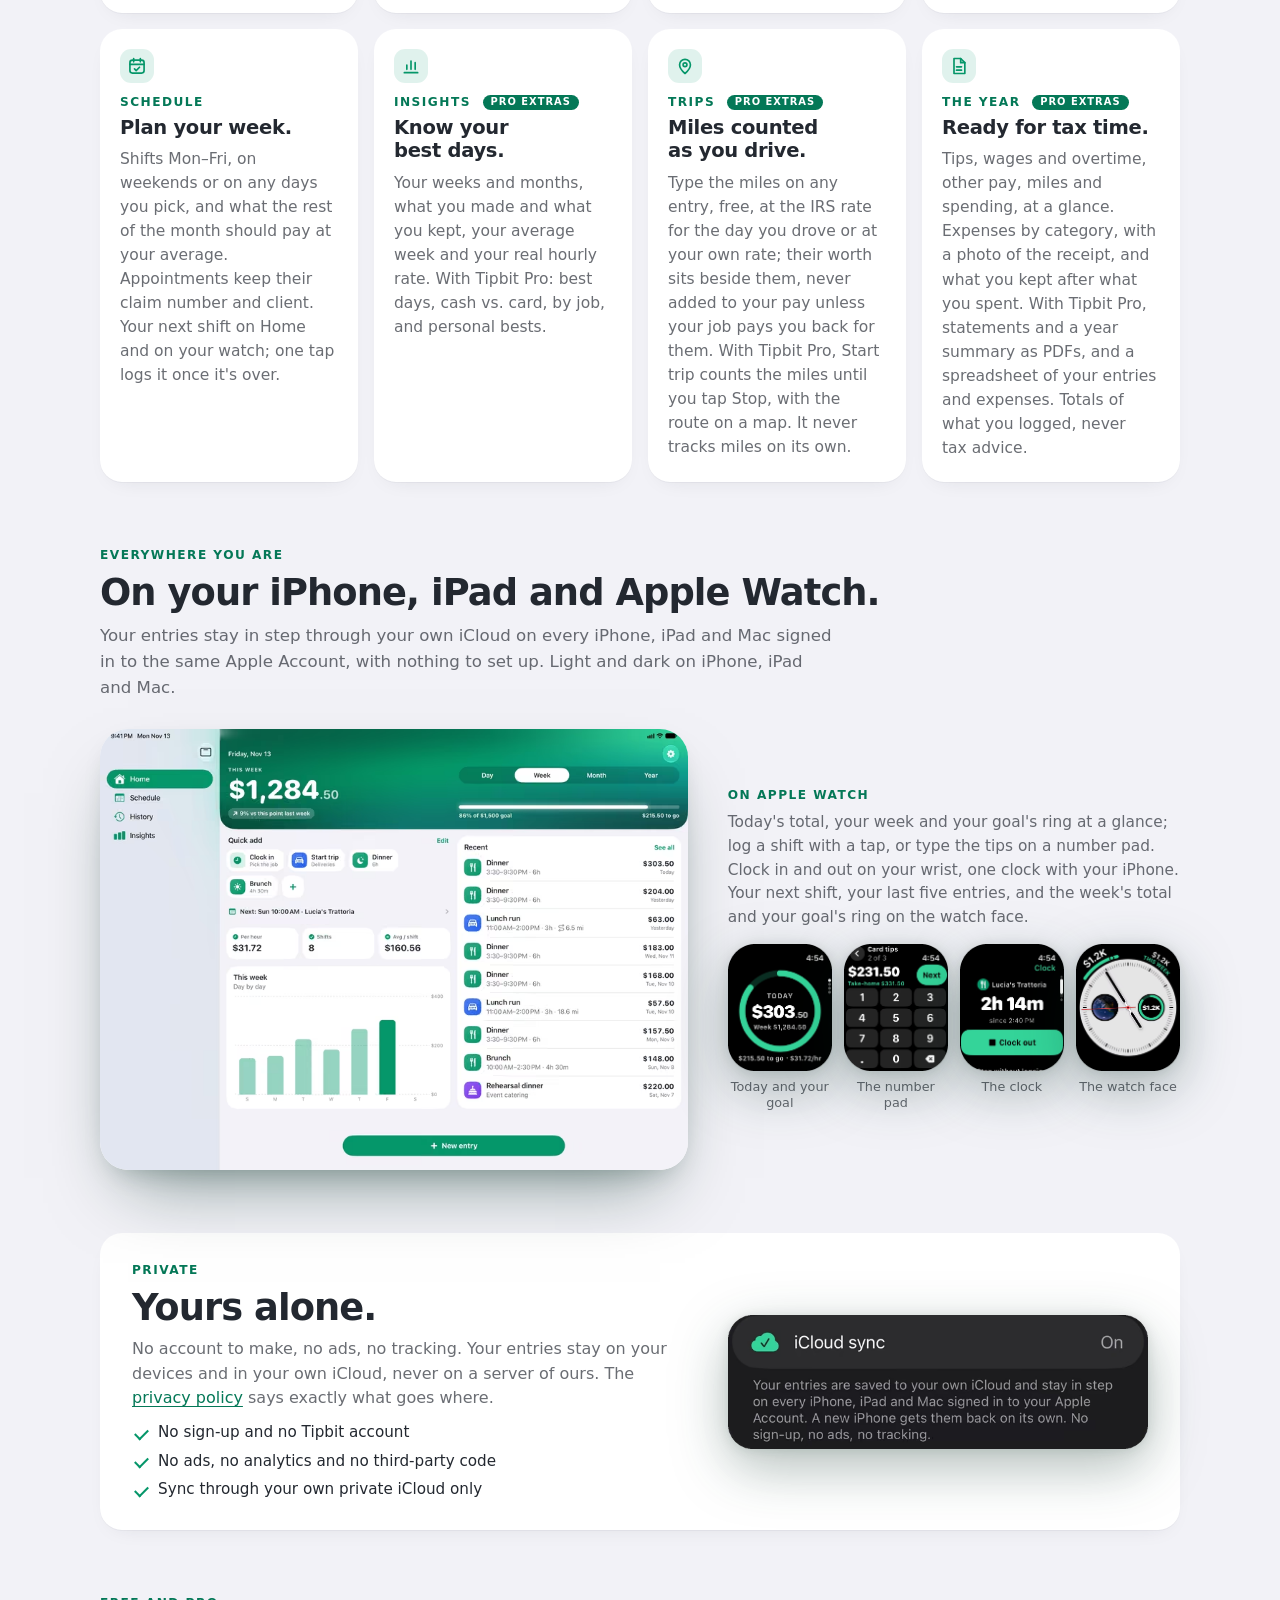
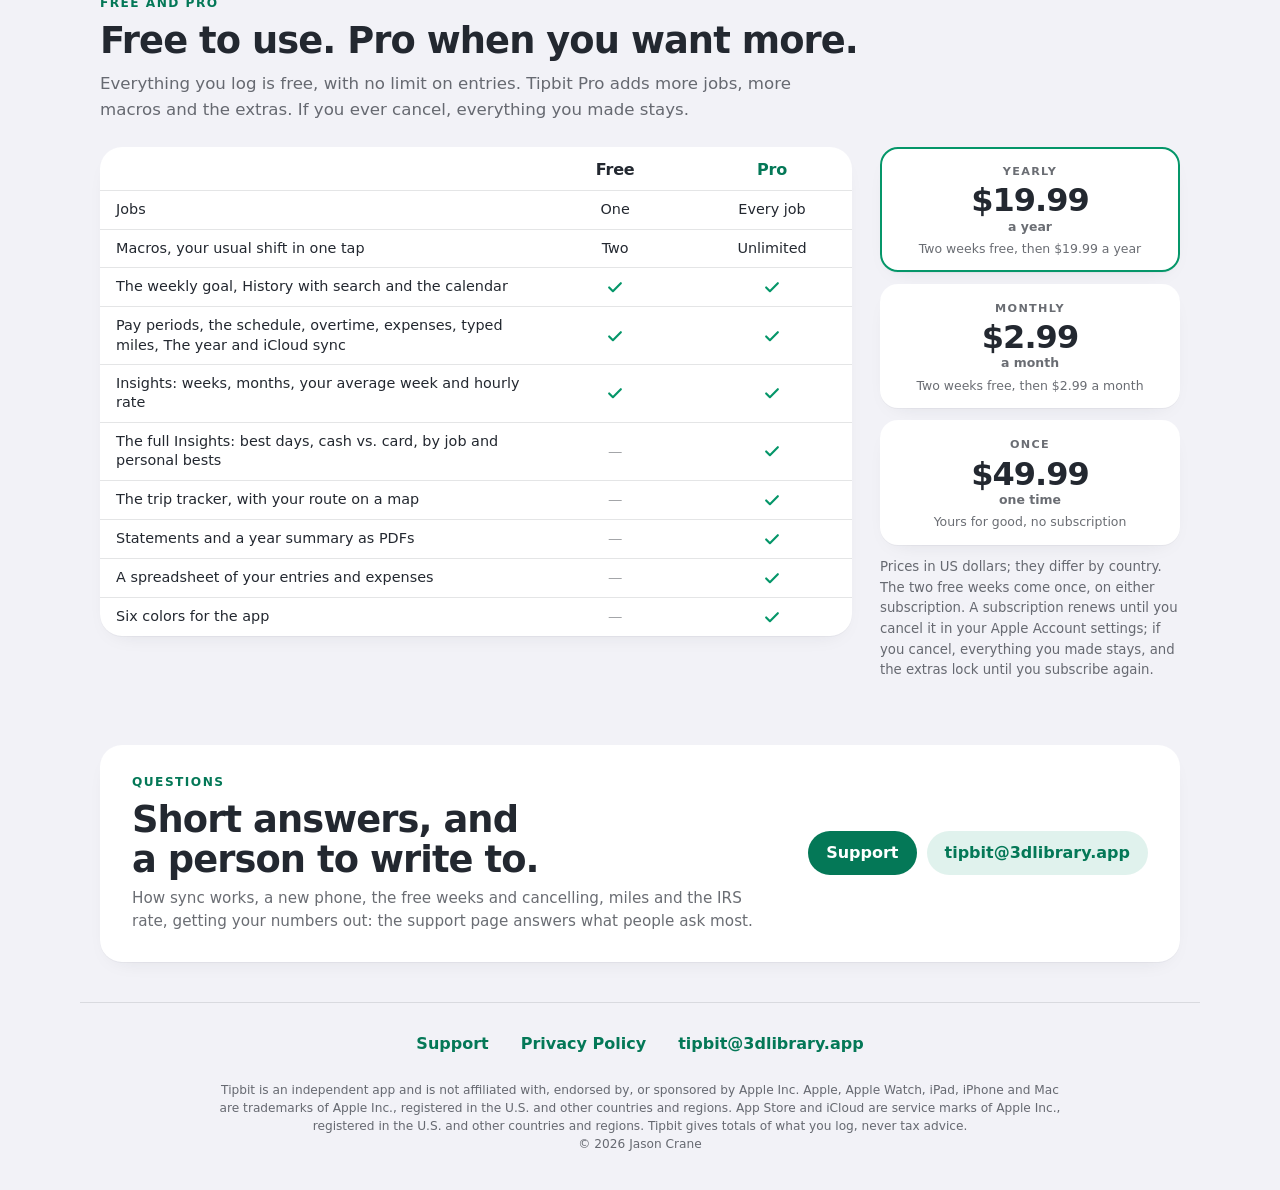
==== commit 6df1e0cb: "The front page is half as long, with the app's screens laid out on it instead of a sideways tour Jay" ====
--- a/index.html
+++ b/index.html
@@ -16,7 +16,7 @@
 <meta property="og:image" content="https://tipbit.3dlibrary.app/img/icon.png">
 <link rel="icon" href="img/icon-96.png" sizes="96x96" type="image/png">
 <link rel="apple-touch-icon" href="img/icon-180.png">
-<link rel="stylesheet" href="site.css">
+<link rel="stylesheet" href="site.css?v=20261119a"><!-- change ?v= whenever site.css changes: GitHub Pages lets browsers keep a file 10 minutes, and a new page with an old stylesheet looks broken -->
 </head>
 <body>
 <a class="skip" href="#main">Skip to content</a>
@@ -36,7 +36,7 @@
         when your pay is different every day.</p>
         <div class="hero-cta">
           <p class="soon"><svg viewBox="0 0 24 24" fill="none" stroke="currentColor" stroke-width="2" stroke-linecap="round" stroke-linejoin="round" aria-hidden="true"><circle cx="12" cy="12" r="9"/><path d="M12 7v5l3 2"/></svg>Coming soon to the App Store</p>
-          <a class="btn" href="#tour">See the app<svg viewBox="0 0 24 24" fill="none" stroke="currentColor" stroke-width="2.2" stroke-linecap="round" stroke-linejoin="round" aria-hidden="true"><path d="M12 5v14M6 13l6 6 6-6"/></svg></a>
+          <a class="btn" href="#app">See the app<svg viewBox="0 0 24 24" fill="none" stroke="currentColor" stroke-width="2.2" stroke-linecap="round" stroke-linejoin="round" aria-hidden="true"><path d="M12 5v14M6 13l6 6 6-6"/></svg></a>
         </div>
         <ul class="hero-facts">
           <li><svg viewBox="0 0 24 24" fill="none" stroke="currentColor" stroke-width="2.5" stroke-linecap="round" stroke-linejoin="round" aria-hidden="true"><path d="M5 12.5l4.5 4.5L19 7.5"/></svg>No sign-up, no ads, no tracking</li>
@@ -44,9 +44,13 @@
           <li><svg viewBox="0 0 24 24" fill="none" stroke="currentColor" stroke-width="2.5" stroke-linecap="round" stroke-linejoin="round" aria-hidden="true"><path d="M5 12.5l4.5 4.5L19 7.5"/></svg>Free to use, with Tipbit Pro</li>
         </ul>
       </div>
-      <!-- Home as the app draws it (the App Store pictures' sample week), with two of its pieces lifted off. -->
+      <!-- Home as the app draws it (the App Store pictures' sample week): the light look, or the dark look on a dark page;
+           in the light look two of its pieces are lifted off. -->
       <div class="hero-shot" aria-hidden="true">
         <picture class="screen">
+          <source media="(prefers-color-scheme: dark)" type="image/avif" srcset="img/s/home-dark-440.avif 440w, img/s/home-dark-660.avif 660w, img/s/home-dark-990.avif 990w" sizes="min(74vw, 340px)">
+          <source media="(prefers-color-scheme: dark)" type="image/webp" srcset="img/s/home-dark-440.webp 440w, img/s/home-dark-660.webp 660w, img/s/home-dark-990.webp 990w" sizes="min(74vw, 340px)">
+          <source media="(prefers-color-scheme: dark)" srcset="img/s/home-dark-440.jpg 440w, img/s/home-dark-660.jpg 660w, img/s/home-dark-990.jpg 990w" sizes="min(74vw, 340px)">
           <source type="image/avif" srcset="img/s/home-440.avif 440w, img/s/home-660.avif 660w, img/s/home-990.avif 990w" sizes="min(74vw, 340px)">
           <source type="image/webp" srcset="img/s/home-440.webp 440w, img/s/home-660.webp 660w, img/s/home-990.webp 990w" sizes="min(74vw, 340px)">
           <img src="img/s/home-660.jpg" srcset="img/s/home-440.jpg 440w, img/s/home-660.jpg 660w, img/s/home-990.jpg 990w" sizes="min(74vw, 340px)" width="990" height="2151" alt="" fetchpriority="high" decoding="async">
@@ -67,288 +71,184 @@
 </header>
 
 <main id="main">
-  <section class="wrap tour" id="tour" aria-labelledby="tour-h">
-    <h2 class="visually-hidden" id="tour-h">The app, in eight pictures</h2>
-    <figure>
-      <div class="scroller" tabindex="0" role="region" aria-label="The App Store's eight pictures, side by side; scroll sideways">
-        <div class="scene">
-          <!-- The App Store's pictures as one scene (img/strip.jpg, made with the store pictures). -->
-          <picture>
-            <source type="image/avif" srcset="img/strip-2640.avif 2640w, img/strip-3960.avif 3960w, img/strip-5280.avif 5280w" sizes="(max-width: 600px) 880px, (min-width: 1305px) 2209px, (min-width: 740px) 169vw, 1252px">
-            <source type="image/webp" srcset="img/strip-2640.webp 2640w, img/strip-3960.webp 3960w, img/strip-5280.webp 5280w" sizes="(max-width: 600px) 880px, (min-width: 1305px) 2209px, (min-width: 740px) 169vw, 1252px">
-            <img src="img/strip.jpg" srcset="img/strip-2640.jpg 2640w, img/strip-3960.jpg 3960w, img/strip.jpg 5280w" sizes="(max-width: 600px) 880px, (min-width: 1305px) 2209px, (min-width: 740px) 169vw, 1252px" width="5280" height="1434" loading="lazy" decoding="async" alt="Tipbit on iPhone, eight pictures: Every tip, every shift, this week's take-home on Home; Log a shift in seconds, the entry sheet; Every day's total on the calendar; Know your best days, Insights; Plan your week, the schedule; Miles counted as you drive, a trip with its route on a map; Ready for tax time, The year; Yours alone, Home in the dark look.">
-          </picture>
-          <span class="snap" style="left:0"></span><span class="snap" style="left:12.5%"></span><span class="snap" style="left:25%"></span><span class="snap" style="left:37.5%"></span><span class="snap" style="left:50%"></span><span class="snap" style="left:62.5%"></span><span class="snap" style="left:75%"></span><span class="snap" style="left:87.5%"></span>
-        </div>
-      </div>
-      <figcaption>The App Store's eight pictures as one scene. Scroll sideways for the whole tour.</figcaption>
-    </figure>
-  </section>
-
-  <section class="section features" aria-labelledby="what-h">
+  <section class="section what" id="app" aria-labelledby="what-h">
     <div class="wrap">
       <p class="label">What it does</p>
       <h2 id="what-h">Made for pay that changes every day.</h2>
-      <p class="lede">For servers and bartenders first, and for anyone paid by the job: drivers, stylists, inspectors,
-      crews. Each job asks only for what it pays: hourly, tips, per job, delivery pay, commission or a day rate, or a
-      mix.</p>
-
-      <article class="feature reveal" aria-labelledby="f-entry">
-        <div class="words">
-          <p class="label">New entry</p>
-          <h2 id="f-entry">Log a shift in seconds.</h2>
-          <p>Cash tips, card tips, tip-out and hours: four numbers and you're done. Macros log your usual shift or job
-          in one tap. Clock in and out, or just type the hours.</p>
-          <ul>
-            <li>Your take-home and real hourly rate on every entry</li>
-            <li>Tip-out worked out from your job's rules, a percent of sales or of tips</li>
-            <li>A reminder to log it when a planned shift ends</li>
-          </ul>
-        </div>
-        <div class="shot">
-          <picture class="screen">
-            <source type="image/avif" srcset="img/s/entry-440.avif 440w, img/s/entry-660.avif 660w, img/s/entry-990.avif 990w" sizes="min(72vw, 302px)">
-            <source type="image/webp" srcset="img/s/entry-440.webp 440w, img/s/entry-660.webp 660w, img/s/entry-990.webp 990w" sizes="min(72vw, 302px)">
-            <img src="img/s/entry-660.jpg" srcset="img/s/entry-440.jpg 440w, img/s/entry-660.jpg 660w, img/s/entry-990.jpg 990w" sizes="min(72vw, 302px)" width="990" height="2151" loading="lazy" decoding="async" alt="The entry sheet for a dinner shift at Lucia's Trattoria: take-home $303.50, from $295.50 in tips less $28 tip-out plus $36 wage, $50.58 an hour; cash tips $64, card tips $231.50, tip-out $28, 6 hours.">
-          </picture>
-          <picture class="piece bl w32">
-            <source type="image/avif" srcset="img/p/dinner-230.avif 230w, img/p/dinner-346.avif 346w" sizes="min(32vw, 134px)">
-            <source type="image/webp" srcset="img/p/dinner-230.webp 230w, img/p/dinner-346.webp 346w" sizes="min(32vw, 134px)">
-            <img src="img/p/dinner-346.png" width="346" height="156" loading="lazy" decoding="async" alt="The Dinner macro's chip: a 6-hour shift, logged in one tap.">
-          </picture>
-        </div>
-      </article>
-
-      <article class="feature reveal" aria-labelledby="f-truth">
-        <div class="words">
-          <p class="label">The truth about your pay</p>
-          <h2 id="f-truth">Your real hourly rate, not a guess.</h2>
-          <p>Every entry shows what you took home and what that made an hour. Your tips as a percent of sales. Overtime
-          counted for you, by the week or by the day.</p>
-          <ul>
-            <li>A weekly goal, and how far you are from it</li>
-            <li>Pay periods show what's paid and what's unpaid, with a summary to share</li>
-            <li>Search every entry by claim number, client or note</li>
-          </ul>
-        </div>
-        <div class="shot collage">
-          <picture class="piece">
-            <source type="image/avif" srcset="img/p/chart-640.avif 640w, img/p/chart-960.avif 960w" sizes="min(100vw - 40px, 440px)">
-            <source type="image/webp" srcset="img/p/chart-640.webp 640w, img/p/chart-960.webp 960w" sizes="min(100vw - 40px, 440px)">
-            <img src="img/p/chart-960.png" width="960" height="603" loading="lazy" decoding="async" alt="Home's This week card: the week day by day as bars, Friday the tallest.">
-          </picture>
-          <picture class="piece">
-            <source type="image/avif" srcset="img/p/day-640.avif 640w, img/p/day-960.avif 960w" sizes="min(100vw - 40px, 440px)">
-            <source type="image/webp" srcset="img/p/day-640.webp 640w, img/p/day-960.webp 960w" sizes="min(100vw - 40px, 440px)">
-            <img src="img/p/day-960.png" width="960" height="416" loading="lazy" decoding="async" alt="A day's card, Thursday, Oct 22, $270.25: Dinner, 3:30 to 9:30 PM, 6 hours, $211.50; Lunch run, 11:00 AM to 2:00 PM, 3 hours and 27.5 miles, $58.75.">
-          </picture>
-          <picture class="piece float-tr w34">
-            <source type="image/avif" srcset="img/p/perhour-260.avif 260w, img/p/perhour-388.avif 388w" sizes="min(34vw, 150px)">
-            <source type="image/webp" srcset="img/p/perhour-260.webp 260w, img/p/perhour-388.webp 388w" sizes="min(34vw, 150px)">
-            <img src="img/p/perhour-388.png" width="388" height="222" loading="lazy" decoding="async" alt="Home's Per hour tile: $31.72.">
-          </picture>
-        </div>
-      </article>
-
-      <article class="feature reveal" aria-labelledby="f-calendar">
-        <div class="words">
-          <p class="label">History</p>
-          <h2 id="f-calendar">Every day's total, on the calendar.</h2>
-          <p>Each day's total right on the month. Tap a day to see what you made and how. A dot says what else the day
-          held: a trip, or something you spent.</p>
-          <ul>
-            <li>Entries, pay periods and expenses, each on its own page</li>
-            <li>Each day's entries under the month, with their hours and miles</li>
-          </ul>
-        </div>
-        <div class="shot">
-          <picture class="screen">
-            <source type="image/avif" srcset="img/s/calendar-440.avif 440w, img/s/calendar-660.avif 660w, img/s/calendar-990.avif 990w" sizes="min(72vw, 302px)">
-            <source type="image/webp" srcset="img/s/calendar-440.webp 440w, img/s/calendar-660.webp 660w, img/s/calendar-990.webp 990w" sizes="min(72vw, 302px)">
-            <img src="img/s/calendar-660.jpg" srcset="img/s/calendar-440.jpg 440w, img/s/calendar-660.jpg 660w, img/s/calendar-990.jpg 990w" sizes="min(72vw, 302px)" width="990" height="2151" loading="lazy" decoding="async" alt="History's calendar for October 2026, $5,917.00 over 37 entries: each day's total on its square, darker the more it made, with Thursday, Oct 22's two entries listed under the month.">
-          </picture>
-        </div>
-      </article>
-
-      <article class="feature reveal" aria-labelledby="f-schedule">
-        <div class="words">
-          <p class="label">Schedule</p>
-          <h2 id="f-schedule">Plan your week.</h2>
-          <p>Plan shifts Mon–Fri, on weekends or on any days you pick, and see what the rest of the month should pay
-          at your average. Appointments keep their claim number and client.</p>
-          <ul>
-            <li>Your next shift on Home, and on your watch</li>
-            <li>A planned shift logged with one tap once it's over</li>
-          </ul>
-        </div>
-        <div class="shot">
-          <picture class="screen">
-            <source type="image/avif" srcset="img/s/schedule-440.avif 440w, img/s/schedule-660.avif 660w, img/s/schedule-990.avif 990w" sizes="min(72vw, 302px)">
-            <source type="image/webp" srcset="img/s/schedule-440.webp 440w, img/s/schedule-660.webp 660w, img/s/schedule-990.webp 990w" sizes="min(72vw, 302px)">
-            <img src="img/s/schedule-660.jpg" srcset="img/s/schedule-440.jpg 440w, img/s/schedule-660.jpg 660w, img/s/schedule-990.jpg 990w" sizes="min(72vw, 302px)" width="990" height="2151" loading="lazy" decoding="async" alt="The Schedule: 15 more shifts planned, about $2,820 at your average; today's dinner at Lucia's Trattoria, logged; Sunday's brunch and the week's dinners ahead.">
-          </picture>
-          <picture class="piece br w62">
-            <source type="image/avif" srcset="img/p/days-640.avif 640w, img/p/days-960.avif 960w" sizes="min(62vw, 260px)">
-            <source type="image/webp" srcset="img/p/days-640.webp 640w, img/p/days-960.webp 960w" sizes="min(62vw, 260px)">
-            <img src="img/p/days-960.png" width="960" height="362" loading="lazy" decoding="async" alt="A plan's Days: Mon–Fri picked, with Weekends and Every day beside it, and the seven days as round chips.">
-          </picture>
-        </div>
-      </article>
-
-      <article class="feature reveal" aria-labelledby="f-insights">
-        <div class="words">
-          <p class="label">Insights <span class="pro">Pro extras</span></p>
-          <h2 id="f-insights">Know your best days.</h2>
-          <p>Your weeks and months, what you made and what you kept, your average week and your real hourly rate.
-          With Tipbit Pro: your best days, cash vs. card, by job, and your personal bests.</p>
-        </div>
-        <div class="shot">
-          <picture class="screen">
-            <source type="image/avif" srcset="img/s/insights-440.avif 440w, img/s/insights-660.avif 660w, img/s/insights-990.avif 990w" sizes="min(72vw, 302px)">
-            <source type="image/webp" srcset="img/s/insights-440.webp 440w, img/s/insights-660.webp 660w, img/s/insights-990.webp 990w" sizes="min(72vw, 302px)">
-            <img src="img/s/insights-660.jpg" srcset="img/s/insights-440.jpg 440w, img/s/insights-660.jpg 660w, img/s/insights-990.jpg 990w" sizes="min(72vw, 302px)" width="990" height="2151" loading="lazy" decoding="async" alt="Insights over three months: you made $17,242.50 and kept $16,580.80; $1,326.35 a week, $156.75 an entry, $30.40 an hour; the weeks as bars; Spent, $661.70, by category.">
-          </picture>
-          <picture class="piece bl w64">
-            <source type="image/avif" srcset="img/p/bestdays-640.avif 640w, img/p/bestdays-960.avif 960w" sizes="min(64vw, 270px)">
-            <source type="image/webp" srcset="img/p/bestdays-640.webp 640w, img/p/bestdays-960.webp 960w" sizes="min(64vw, 270px)">
-            <img src="img/p/bestdays-960.png" width="960" height="566" loading="lazy" decoding="async" alt="Best days: Fridays pay best, $262.69 on average, each weekday as a bar.">
-          </picture>
-        </div>
-      </article>
-
-      <article class="feature reveal" aria-labelledby="f-trips">
-        <div class="words">
-          <p class="label">Trips <span class="pro">Pro extras</span></p>
-          <h2 id="f-trips">Miles counted as you drive.</h2>
-          <p>Miles at the IRS rate for the day you drove, or at your own rate. With Tipbit Pro, tap Start trip and
-          Tipbit counts the miles until you tap Stop, with the route on a map. It never tracks miles on its own.</p>
-          <ul>
-            <li>Type the miles on any entry, free</li>
-            <li>What they're worth beside them, never added to your pay unless your job pays you back for them</li>
-          </ul>
-        </div>
-        <div class="shot">
-          <picture class="screen">
-            <source type="image/avif" srcset="img/s/trip-440.avif 440w, img/s/trip-660.avif 660w, img/s/trip-990.avif 990w" sizes="min(72vw, 302px)">
-            <source type="image/webp" srcset="img/s/trip-440.webp 440w, img/s/trip-660.webp 660w, img/s/trip-990.webp 990w" sizes="min(72vw, 302px)">
-            <img src="img/s/trip-660.jpg" srcset="img/s/trip-440.jpg 440w, img/s/trip-660.jpg 660w, img/s/trip-990.jpg 990w" sizes="min(72vw, 302px)" width="990" height="2151" loading="lazy" decoding="async" alt="A delivery entry: $63.00 take-home from $39 pay and $24 in tips, $21.00 an hour, 3 hours from 11:00 AM to 2:00 PM, 6.5 miles worth $4.94, not added, with the route on a map.">
-          </picture>
-          <picture class="piece tr w70">
-            <source type="image/avif" srcset="img/p/tripbanner-640.avif 640w, img/p/tripbanner-960.avif 960w" sizes="min(70vw, 294px)">
-            <source type="image/webp" srcset="img/p/tripbanner-640.webp 640w, img/p/tripbanner-960.webp 960w" sizes="min(70vw, 294px)">
-            <img src="img/p/tripbanner-960.png" width="960" height="132" loading="lazy" decoding="async" alt="Home's banner while a trip runs: On a trip, 6.5 miles, 2 hours 42 minutes, Deliveries, with a Stop button.">
-          </picture>
-        </div>
-      </article>
-
-      <article class="feature reveal" aria-labelledby="f-year">
-        <div class="words">
-          <p class="label">The year <span class="pro">Pro extras</span></p>
-          <h2 id="f-year">Ready for tax time.</h2>
-          <p>The year at a glance: tips, wages and overtime, other pay, miles and spending. Expenses by category, with
-          a photo of the receipt, and what you kept after what you spent.</p>
-          <ul>
-            <li>With Tipbit Pro, statements and a year summary as PDFs, and a spreadsheet of your entries and expenses</li>
-            <li>Totals of what you logged, never tax advice</li>
-          </ul>
-        </div>
-        <div class="shot">
-          <picture class="screen">
-            <source type="image/avif" srcset="img/s/year-440.avif 440w, img/s/year-660.avif 660w, img/s/year-990.avif 990w" sizes="min(72vw, 302px)">
-            <source type="image/webp" srcset="img/s/year-440.webp 440w, img/s/year-660.webp 660w, img/s/year-990.webp 990w" sizes="min(72vw, 302px)">
-            <img src="img/s/year-660.jpg" srcset="img/s/year-440.jpg 440w, img/s/year-660.jpg 660w, img/s/year-990.jpg 990w" sizes="min(72vw, 302px)" width="990" height="2151" loading="lazy" decoding="async" alt="The year: made in 2026, $57,464.00 over 386 entries and 1,837 hours 30 minutes, by job; tips in cash, card and not split, total tips and tip-out; wages; a Year summary (PDF) button.">
-          </picture>
-          <picture class="piece paper br w44">
-            <source type="image/avif" srcset="img/p/paper-480.avif 480w, img/p/paper-720.avif 720w" sizes="min(44vw, 185px)">
-            <source type="image/webp" srcset="img/p/paper-480.webp 480w, img/p/paper-720.webp 720w" sizes="min(44vw, 185px)">
-            <img src="img/p/paper-720.jpg" width="720" height="932" loading="lazy" decoding="async" alt="The year summary's first page, a PDF: 2026, made, tips, wages, other pay and miles, each with its lines and totals.">
-          </picture>
-        </div>
-      </article>
-    </div>
-  </section>
-
-  <section class="section devices" aria-labelledby="devices-h">
+      <p class="lede">For servers and bartenders first, and anyone paid by the job: drivers, stylists, inspectors, crews.
+      Each job asks only for what it pays:</p>
+      <ul class="ways" aria-label="The ways a job can pay">
+        <li>Hourly</li><li>Tips</li><li>Per job</li><li>Delivery pay</li><li>Commission</li><li>Day rate</li><li>or a mix</li>
+      </ul>
+
+      <!-- The app's own screens, laid out on the page: nothing to swipe. -->
+      <h3 class="visually-hidden" id="screens-h">The app, screen by screen</h3>
+      <div class="gallery" role="list" aria-labelledby="screens-h">
+        <figure role="listitem">
+          <picture class="screen">
+            <source type="image/avif" srcset="img/s/entry-440.avif 440w, img/s/entry-660.avif 660w" sizes="(min-width: 700px) min(15vw, 170px), 30vw">
+            <source type="image/webp" srcset="img/s/entry-440.webp 440w, img/s/entry-660.webp 660w" sizes="(min-width: 700px) min(15vw, 170px), 30vw">
+            <img src="img/s/entry-440.jpg" srcset="img/s/entry-440.jpg 440w, img/s/entry-660.jpg 660w" sizes="(min-width: 700px) min(15vw, 170px), 30vw" width="990" height="2151" loading="lazy" decoding="async" alt="The entry sheet for a dinner shift at Lucia's Trattoria: take-home $303.50, from $295.50 in tips less $28 tip-out plus $36 wage, $50.58 an hour; cash tips $64, card tips $231.50, tip-out $28, 6 hours.">
+          </picture>
+          <figcaption>New entry</figcaption>
+        </figure>
+        <figure role="listitem">
+          <picture class="screen">
+            <source type="image/avif" srcset="img/s/calendar-440.avif 440w, img/s/calendar-660.avif 660w" sizes="(min-width: 700px) min(15vw, 170px), 30vw">
+            <source type="image/webp" srcset="img/s/calendar-440.webp 440w, img/s/calendar-660.webp 660w" sizes="(min-width: 700px) min(15vw, 170px), 30vw">
+            <img src="img/s/calendar-440.jpg" srcset="img/s/calendar-440.jpg 440w, img/s/calendar-660.jpg 660w" sizes="(min-width: 700px) min(15vw, 170px), 30vw" width="990" height="2151" loading="lazy" decoding="async" alt="History's calendar for October 2026, $5,917.00 over 37 entries: each day's total on its square, darker the more it made, with Thursday, Oct 22's two entries listed under the month.">
+          </picture>
+          <figcaption>The calendar</figcaption>
+        </figure>
+        <figure role="listitem">
+          <picture class="screen">
+            <source type="image/avif" srcset="img/s/insights-440.avif 440w, img/s/insights-660.avif 660w" sizes="(min-width: 700px) min(15vw, 170px), 30vw">
+            <source type="image/webp" srcset="img/s/insights-440.webp 440w, img/s/insights-660.webp 660w" sizes="(min-width: 700px) min(15vw, 170px), 30vw">
+            <img src="img/s/insights-440.jpg" srcset="img/s/insights-440.jpg 440w, img/s/insights-660.jpg 660w" sizes="(min-width: 700px) min(15vw, 170px), 30vw" width="990" height="2151" loading="lazy" decoding="async" alt="Insights over three months: you made $17,242.50 and kept $16,580.80; $1,326.35 a week, $156.75 an entry, $30.40 an hour; the weeks as bars; Spent, $661.70, by category.">
+          </picture>
+          <figcaption>Insights</figcaption>
+        </figure>
+        <figure role="listitem">
+          <picture class="screen">
+            <source type="image/avif" srcset="img/s/schedule-440.avif 440w, img/s/schedule-660.avif 660w" sizes="(min-width: 700px) min(15vw, 170px), 30vw">
+            <source type="image/webp" srcset="img/s/schedule-440.webp 440w, img/s/schedule-660.webp 660w" sizes="(min-width: 700px) min(15vw, 170px), 30vw">
+            <img src="img/s/schedule-440.jpg" srcset="img/s/schedule-440.jpg 440w, img/s/schedule-660.jpg 660w" sizes="(min-width: 700px) min(15vw, 170px), 30vw" width="990" height="2151" loading="lazy" decoding="async" alt="The Schedule: 15 more shifts planned, about $2,820 at your average; today's dinner at Lucia's Trattoria, logged; Sunday's brunch and the week's dinners ahead.">
+          </picture>
+          <figcaption>The schedule</figcaption>
+        </figure>
+        <figure role="listitem">
+          <picture class="screen">
+            <source type="image/avif" srcset="img/s/trip-440.avif 440w, img/s/trip-660.avif 660w" sizes="(min-width: 700px) min(15vw, 170px), 30vw">
+            <source type="image/webp" srcset="img/s/trip-440.webp 440w, img/s/trip-660.webp 660w" sizes="(min-width: 700px) min(15vw, 170px), 30vw">
+            <img src="img/s/trip-440.jpg" srcset="img/s/trip-440.jpg 440w, img/s/trip-660.jpg 660w" sizes="(min-width: 700px) min(15vw, 170px), 30vw" width="990" height="2151" loading="lazy" decoding="async" alt="A delivery entry: $63.00 take-home from $39 pay and $24 in tips, $21.00 an hour, 3 hours from 11:00 AM to 2:00 PM, 6.5 miles worth $4.94, not added, with the route on a map.">
+          </picture>
+          <figcaption>A trip</figcaption>
+        </figure>
+        <figure role="listitem">
+          <picture class="screen">
+            <source type="image/avif" srcset="img/s/year-440.avif 440w, img/s/year-660.avif 660w" sizes="(min-width: 700px) min(15vw, 170px), 30vw">
+            <source type="image/webp" srcset="img/s/year-440.webp 440w, img/s/year-660.webp 660w" sizes="(min-width: 700px) min(15vw, 170px), 30vw">
+            <img src="img/s/year-440.jpg" srcset="img/s/year-440.jpg 440w, img/s/year-660.jpg 660w" sizes="(min-width: 700px) min(15vw, 170px), 30vw" width="990" height="2151" loading="lazy" decoding="async" alt="The year: made in 2026, $57,464.00 over 386 entries and 1,837 hours 30 minutes, by job; tips in cash, card and not split, total tips and tip-out; wages; a Year summary (PDF) button.">
+          </picture>
+          <figcaption>The year</figcaption>
+        </figure>
+      </div>
+
+      <!-- What it does, one card each: the icon, the name, the line and the words; "Pro extras" where Tipbit Pro adds
+           to something free. On a phone each card is a line of a list; from a tablet up, a box. -->
+      <div class="cards">
+        <article class="feat">
+          <h3><span class="icon" aria-hidden="true"><svg viewBox="0 0 24 24" fill="none" stroke="currentColor" stroke-width="2" stroke-linecap="round" stroke-linejoin="round"><circle cx="12" cy="12" r="9"/><path d="M12 8v8M8 12h8"/></svg></span><span class="cat">New entry</span>Log a shift in seconds.</h3>
+          <p>Cash tips, card tips, tip-out and hours: four numbers and you're done. Macros log your usual shift or job in one tap. Clock in and out, or type the hours. A reminder to log it when a planned shift ends.</p>
+        </article>
+        <article class="feat">
+          <h3><span class="icon" aria-hidden="true"><svg viewBox="0 0 24 24" fill="none" stroke="currentColor" stroke-width="2" stroke-linecap="round" stroke-linejoin="round"><circle cx="12" cy="12" r="9"/><path d="M12 7v5l3.5 2"/></svg></span><span class="cat">Your real pay</span>Your real hourly rate, not a guess.</h3>
+          <p>Every entry shows your take-home and what it made an hour. Tip-out from your job's rules, a percent of sales or of tips. Your tips as a percent of sales. Overtime counted for you, by the week or by the day.</p>
+        </article>
+        <article class="feat">
+          <h3><span class="icon" aria-hidden="true"><svg viewBox="0 0 24 24" fill="none" stroke="currentColor" stroke-width="2" stroke-linecap="round" stroke-linejoin="round"><circle cx="12" cy="12" r="9"/><circle cx="12" cy="12" r="5"/><circle cx="12" cy="12" r="1.2" fill="currentColor"/></svg></span><span class="cat">Goal and pay periods</span>Paid, unpaid, and how far to your goal.</h3>
+          <p>A weekly goal, and how far you are from it. Pay periods show what's paid and what's unpaid, with a summary to share. Search every entry by claim number, client or note.</p>
+        </article>
+        <article class="feat">
+          <h3><span class="icon" aria-hidden="true"><svg viewBox="0 0 24 24" fill="none" stroke="currentColor" stroke-width="2" stroke-linecap="round" stroke-linejoin="round"><rect x="3.5" y="5" width="17" height="15.5" rx="3"/><path d="M3.5 10h17M8 3v4M16 3v4"/><circle cx="12" cy="15" r="1.3" fill="currentColor" stroke="none"/></svg></span><span class="cat">History</span>Every day's total, on the calendar.</h3>
+          <p>Each day's total right on the month. Tap a day to see what you made and how, each entry with its hours and miles. A dot marks a trip, or something you spent. Entries, pay periods and expenses, each on its own page.</p>
+        </article>
+        <article class="feat">
+          <h3><span class="icon" aria-hidden="true"><svg viewBox="0 0 24 24" fill="none" stroke="currentColor" stroke-width="2" stroke-linecap="round" stroke-linejoin="round"><rect x="3.5" y="5" width="17" height="15.5" rx="3"/><path d="M3.5 10h17M8 3v4M16 3v4M9 15.5l2 2 4-4"/></svg></span><span class="cat">Schedule</span>Plan your week.</h3>
+          <p>Shifts Mon–Fri, on weekends or on any days you pick, and what the rest of the month should pay at your average. Appointments keep their claim number and client. Your next shift on Home and on your watch; one tap logs it once it's over.</p>
+        </article>
+        <article class="feat">
+          <h3><span class="icon" aria-hidden="true"><svg viewBox="0 0 24 24" fill="none" stroke="currentColor" stroke-width="2" stroke-linecap="round" stroke-linejoin="round"><path d="M4 20h16M7 16v-5M12 16V6M17 16v-8"/></svg></span><span class="cat">Insights <span class="pro">Pro extras</span></span>Know your best days.</h3>
+          <p>Your weeks and months, what you made and what you kept, your average week and your real hourly rate. With Tipbit Pro: best days, cash vs. card, by job, and personal bests.</p>
+        </article>
+        <article class="feat">
+          <h3><span class="icon" aria-hidden="true"><svg viewBox="0 0 24 24" fill="none" stroke="currentColor" stroke-width="2" stroke-linecap="round" stroke-linejoin="round"><path d="M12 21s-6.5-5.6-6.5-10.5a6.5 6.5 0 0 1 13 0C18.5 15.4 12 21 12 21z"/><circle cx="12" cy="10.5" r="2.3"/></svg></span><span class="cat">Trips <span class="pro">Pro extras</span></span>Miles counted as you drive.</h3>
+          <p>Type the miles on any entry, free, at the IRS rate for the day you drove or at your own rate; their worth sits beside them, never added to your pay unless your job pays you back for them. With Tipbit Pro, Start trip counts the miles until you tap Stop, with the route on a map. It never tracks miles on its own.</p>
+        </article>
+        <article class="feat">
+          <h3><span class="icon" aria-hidden="true"><svg viewBox="0 0 24 24" fill="none" stroke="currentColor" stroke-width="2" stroke-linecap="round" stroke-linejoin="round"><path d="M6 3h8l5 5v13H6z"/><path d="M14 3v5h5M9 13h6M9 17h6"/></svg></span><span class="cat">The year <span class="pro">Pro extras</span></span>Ready for tax time.</h3>
+          <p>Tips, wages and overtime, other pay, miles and spending, at a glance. Expenses by category, with a photo of the receipt, and what you kept after what you spent. With Tipbit Pro, statements and a year summary as PDFs, and a spreadsheet of your entries and expenses. Totals of what you logged, never tax advice.</p>
+        </article>
+      </div>
+    </div>
+  </section>
+
+  <section class="section devices" id="devices" aria-labelledby="devices-h">
     <div class="wrap">
       <p class="label">Everywhere you are</p>
       <h2 id="devices-h">On your iPhone, iPad and Apple Watch.</h2>
       <p class="lede">Your entries stay in step through your own iCloud on every iPhone, iPad and Mac signed in to the
       same Apple Account, with nothing to set up. Light and dark on iPhone, iPad and Mac.</p>
-      <div class="ipad-shot reveal">
+      <div class="devices-grid">
         <picture class="screen ipad">
-          <source type="image/avif" srcset="img/s/ipad-home-820.avif 820w, img/s/ipad-home-1240.avif 1240w, img/s/ipad-home-1860.avif 1860w" sizes="min(100vw - 40px, 980px)">
-          <source type="image/webp" srcset="img/s/ipad-home-820.webp 820w, img/s/ipad-home-1240.webp 1240w, img/s/ipad-home-1860.webp 1860w" sizes="min(100vw - 40px, 980px)">
-          <img src="img/s/ipad-home-1240.jpg" srcset="img/s/ipad-home-820.jpg 820w, img/s/ipad-home-1240.jpg 1240w, img/s/ipad-home-1860.jpg 1860w" sizes="min(100vw - 40px, 980px)" width="1860" height="1395" loading="lazy" decoding="async" alt="Tipbit on an iPad, landscape: the sidebar with Home, Schedule, History and Insights; this week's $1,284.50 against a $1,500 goal; Quick add; Per hour $31.72, 8 shifts, $160.56 a shift; the week day by day; and the recent entries beside them.">
-        </picture>
-      </div>
-      <h3 class="label">On Apple Watch</h3>
-      <p class="lede">Today's total, your week and your goal's ring at a glance. Log a shift with a tap, or type the
-      tips on a number pad. Clock in and out on your wrist, one clock with your iPhone. Your next shift and your last
-      five entries, and the week's total and your goal's ring on the watch face.</p>
-      <div class="watch-row reveal">
-        <figure>
-          <picture>
-            <source type="image/avif" srcset="img/w/watch-1-422.avif">
-            <source type="image/webp" srcset="img/w/watch-1-422.webp">
-            <img src="img/w/watch-1-422.png" width="422" height="514" loading="lazy" decoding="async" alt="The watch's Today page: $303.50 inside the goal's ring, Week $1,284.50, $215.50 to go, $31.72 an hour.">
-          </picture>
-          <figcaption>Today, with your goal's ring</figcaption>
-        </figure>
-        <figure>
-          <picture>
-            <source type="image/avif" srcset="img/w/watch-3-422.avif">
-            <source type="image/webp" srcset="img/w/watch-3-422.webp">
-            <img src="img/w/watch-3-422.png" width="422" height="514" loading="lazy" decoding="async" alt="The watch's number pad: Card tips, 2 of 3, $231.50 typed, take-home $331.50 so far, and Next.">
-          </picture>
-          <figcaption>Tips on a number pad</figcaption>
-        </figure>
-        <figure>
-          <picture>
-            <source type="image/avif" srcset="img/w/watch-4-422.avif">
-            <source type="image/webp" srcset="img/w/watch-4-422.webp">
-            <img src="img/w/watch-4-422.png" width="422" height="514" loading="lazy" decoding="async" alt="The watch's Clock page: Lucia's Trattoria, 2 hours 14 minutes since 2:40 PM, and Clock out.">
-          </picture>
-          <figcaption>One clock with your iPhone</figcaption>
-        </figure>
-        <figure>
-          <picture>
-            <source type="image/avif" srcset="img/w/watch-6-422.avif">
-            <source type="image/webp" srcset="img/w/watch-6-422.webp">
-            <img src="img/w/watch-6-422.png" width="422" height="514" loading="lazy" decoding="async" alt="A watch face with Tipbit's complications: $1.2K this week in the corner, and the goal's ring with $1.2K inside it.">
-          </picture>
-          <figcaption>The week on your watch face</figcaption>
-        </figure>
-      </div>
-    </div>
-  </section>
-
-  <section class="section" aria-labelledby="private-h">
-    <div class="wrap">
-      <article class="feature reveal private-feature">
+          <source type="image/avif" srcset="img/s/ipad-home-820.avif 820w, img/s/ipad-home-1240.avif 1240w, img/s/ipad-home-1860.avif 1860w" sizes="(min-width: 900px) min(58vw, 660px), min(100vw - 40px, 860px)">
+          <source type="image/webp" srcset="img/s/ipad-home-820.webp 820w, img/s/ipad-home-1240.webp 1240w, img/s/ipad-home-1860.webp 1860w" sizes="(min-width: 900px) min(58vw, 660px), min(100vw - 40px, 860px)">
+          <img src="img/s/ipad-home-1240.jpg" srcset="img/s/ipad-home-820.jpg 820w, img/s/ipad-home-1240.jpg 1240w, img/s/ipad-home-1860.jpg 1860w" sizes="(min-width: 900px) min(58vw, 660px), min(100vw - 40px, 860px)" width="1860" height="1395" loading="lazy" decoding="async" alt="Tipbit on an iPad, landscape: the sidebar with Home, Schedule, History and Insights; this week's $1,284.50 against a $1,500 goal; Quick add; Per hour $31.72, 8 shifts, $160.56 a shift; the week day by day; and the recent entries beside them.">
+        </picture>
+        <div class="watch">
+          <h3 class="label">On Apple Watch</h3>
+          <p>Today's total, your week and your goal's ring at a glance; log a shift with a tap, or type the tips on a
+          number pad. Clock in and out on your wrist, one clock with your iPhone. Your next shift, your last five
+          entries, and the week's total and your goal's ring on the watch face.</p>
+          <div class="watch-row">
+            <figure>
+              <picture>
+                <source type="image/avif" srcset="img/w/watch-1-422.avif">
+                <source type="image/webp" srcset="img/w/watch-1-422.webp">
+                <img src="img/w/watch-1-422.png" width="422" height="514" loading="lazy" decoding="async" alt="The watch's Today page: $303.50 inside the goal's ring, Week $1,284.50, $215.50 to go, $31.72 an hour.">
+              </picture>
+              <figcaption>Today and your goal</figcaption>
+            </figure>
+            <figure>
+              <picture>
+                <source type="image/avif" srcset="img/w/watch-3-422.avif">
+                <source type="image/webp" srcset="img/w/watch-3-422.webp">
+                <img src="img/w/watch-3-422.png" width="422" height="514" loading="lazy" decoding="async" alt="The watch's number pad: Card tips, 2 of 3, $231.50 typed, take-home $331.50 so far, and Next.">
+              </picture>
+              <figcaption>The number pad</figcaption>
+            </figure>
+            <figure>
+              <picture>
+                <source type="image/avif" srcset="img/w/watch-4-422.avif">
+                <source type="image/webp" srcset="img/w/watch-4-422.webp">
+                <img src="img/w/watch-4-422.png" width="422" height="514" loading="lazy" decoding="async" alt="The watch's Clock page: Lucia's Trattoria, 2 hours 14 minutes since 2:40 PM, and Clock out.">
+              </picture>
+              <figcaption>The clock</figcaption>
+            </figure>
+            <figure>
+              <picture>
+                <source type="image/avif" srcset="img/w/watch-6-422.avif">
+                <source type="image/webp" srcset="img/w/watch-6-422.webp">
+                <img src="img/w/watch-6-422.png" width="422" height="514" loading="lazy" decoding="async" alt="A watch face with Tipbit's complications: $1.2K this week in the corner, and the goal's ring with $1.2K inside it.">
+              </picture>
+              <figcaption>The watch face</figcaption>
+            </figure>
+          </div>
+        </div>
+      </div>
+    </div>
+  </section>
+
+  <section class="section" id="private" aria-labelledby="private-h">
+    <div class="wrap">
+      <div class="private">
         <div class="words">
           <p class="label">Private</p>
           <h2 id="private-h">Yours alone.</h2>
           <p>No account to make, no ads, no tracking. Your entries stay on your devices and in your own iCloud, never
           on a server of ours. The <a href="privacy.html">privacy policy</a> says exactly what goes where.</p>
-          <ul>
+          <ul class="facts">
             <li>No sign-up and no Tipbit account</li>
             <li>No ads, no analytics and no third-party code</li>
             <li>Sync through your own private iCloud only</li>
           </ul>
         </div>
-        <div class="shot">
-          <picture class="screen">
-            <source type="image/avif" srcset="img/s/home-dark-440.avif 440w, img/s/home-dark-660.avif 660w, img/s/home-dark-990.avif 990w" sizes="min(72vw, 302px)">
-            <source type="image/webp" srcset="img/s/home-dark-440.webp 440w, img/s/home-dark-660.webp 660w, img/s/home-dark-990.webp 990w" sizes="min(72vw, 302px)">
-            <img src="img/s/home-dark-660.jpg" srcset="img/s/home-dark-440.jpg 440w, img/s/home-dark-660.jpg 660w, img/s/home-dark-990.jpg 990w" sizes="min(72vw, 302px)" width="990" height="2151" loading="lazy" decoding="async" alt="Home in the dark look: this week's $1,284.50, 86% of the $1,500 goal, Quick add, and the week day by day.">
-          </picture>
-          <picture class="piece bl w90">
-            <source type="image/avif" srcset="img/p/icloud-640.avif 640w, img/p/icloud-960.avif 960w" sizes="min(90vw, 378px)">
-            <source type="image/webp" srcset="img/p/icloud-640.webp 640w, img/p/icloud-960.webp 960w" sizes="min(90vw, 378px)">
-            <img src="img/p/icloud-960.png" width="960" height="306" loading="lazy" decoding="async" alt="Settings' iCloud sync row, On: your entries are saved to your own iCloud and stay in step on every iPhone, iPad and Mac signed in to your Apple Account. A new iPhone gets them back on its own. No sign-up, no ads, no tracking.">
-          </picture>
-        </div>
-      </article>
+        <picture class="flat">
+          <source type="image/avif" srcset="img/p/icloud-640.avif 640w, img/p/icloud-960.avif 960w" sizes="min(100vw - 72px, 420px)">
+          <source type="image/webp" srcset="img/p/icloud-640.webp 640w, img/p/icloud-960.webp 960w" sizes="min(100vw - 72px, 420px)">
+          <img src="img/p/icloud-960.png" width="960" height="306" loading="lazy" decoding="async" alt="Settings' iCloud sync row, On: your entries are saved to your own iCloud and stay in step on every iPhone, iPad and Mac signed in to your Apple Account. A new iPhone gets them back on its own. No sign-up, no ads, no tracking.">
+        </picture>
+      </div>
     </div>
   </section>
 
@@ -358,62 +258,61 @@
       <h2 id="pro-h">Free to use. Pro when you want more.</h2>
       <p class="lede">Everything you log is free, with no limit on entries. Tipbit Pro adds more jobs, more macros and
       the extras. If you ever cancel, everything you made stays.</p>
-      <div class="plans reveal">
-        <div class="plan">
-          <p class="label">Free, for good</p>
-          <h3>Tipbit</h3>
-          <ul>
-            <li>Every entry, with no limit</li>
-            <li>One job and two macros</li>
-            <li>The weekly goal, History with search and the calendar</li>
-            <li>Pay periods, the schedule and overtime</li>
-            <li>Expenses, typed miles and The year</li>
-            <li>Sync with your own iCloud</li>
-          </ul>
-        </div>
-        <div class="plan pro">
-          <p class="label">Tipbit Pro</p>
-          <h3>Everything in Tipbit, and</h3>
-          <ul>
-            <li>Every job, and unlimited macros</li>
-            <li>The full Insights: best days, cash vs. card, by job, personal bests</li>
-            <li>The trip tracker, with your route on a map</li>
-            <li>Statements and a year summary as PDFs</li>
-            <li>A spreadsheet of your entries and expenses</li>
-            <li>Six colors for the app</li>
-          </ul>
-        </div>
-      </div>
-      <div class="prices reveal">
-        <div class="price best">
-          <p class="label">Yearly</p>
-          <p class="amount">$19.99<small> a year</small></p>
-          <p class="note">Two weeks free, then $19.99 a year</p>
-        </div>
-        <div class="price">
-          <p class="label">Monthly</p>
-          <p class="amount">$2.99<small> a month</small></p>
-          <p class="note">Two weeks free, then $2.99 a month</p>
-        </div>
-        <div class="price">
-          <p class="label">Once</p>
-          <p class="amount">$49.99<small> one time</small></p>
-          <p class="note">Yours for good, no subscription</p>
-        </div>
-      </div>
-      <p class="small">Prices in US dollars; they differ by country. The two free weeks come once, on either
-      subscription. A subscription renews until you cancel it in your Apple Account settings; if you cancel, everything
-      you made stays, and the extras lock until you subscribe again.</p>
-    </div>
-  </section>
-
-  <section class="section" aria-labelledby="help-h">
-    <div class="wrap">
-      <p class="label">Questions</p>
-      <h2 id="help-h">Short answers, and a person to write to.</h2>
-      <p class="lede">How sync works, a new phone, the free weeks and cancelling, miles and the IRS rate, getting your
-      numbers out: the support page answers what people ask most.</p>
+      <div class="pro-grid">
+        <div class="table-card">
+          <table class="compare">
+            <thead>
+              <tr><th scope="col"><span class="visually-hidden">What</span></th><th scope="col">Free</th><th scope="col" class="pro-col">Pro</th></tr>
+            </thead>
+            <tbody>
+              <tr><th scope="row">Jobs</th><td>One</td><td>Every job</td></tr>
+              <tr><th scope="row">Macros, your usual shift in one tap</th><td>Two</td><td>Unlimited</td></tr>
+              <tr><th scope="row">The weekly goal, History with search and the calendar</th><td><span class="yes"><svg viewBox="0 0 24 24" fill="none" stroke="currentColor" stroke-width="2.6" stroke-linecap="round" stroke-linejoin="round" aria-hidden="true"><path d="M5 12.5l4.5 4.5L19 7.5"/></svg><span class="visually-hidden">Yes</span></span></td><td><span class="yes"><svg viewBox="0 0 24 24" fill="none" stroke="currentColor" stroke-width="2.6" stroke-linecap="round" stroke-linejoin="round" aria-hidden="true"><path d="M5 12.5l4.5 4.5L19 7.5"/></svg><span class="visually-hidden">Yes</span></span></td></tr>
+              <tr><th scope="row">Pay periods, the schedule, overtime, expenses, typed miles, The year and iCloud sync</th><td><span class="yes"><svg viewBox="0 0 24 24" fill="none" stroke="currentColor" stroke-width="2.6" stroke-linecap="round" stroke-linejoin="round" aria-hidden="true"><path d="M5 12.5l4.5 4.5L19 7.5"/></svg><span class="visually-hidden">Yes</span></span></td><td><span class="yes"><svg viewBox="0 0 24 24" fill="none" stroke="currentColor" stroke-width="2.6" stroke-linecap="round" stroke-linejoin="round" aria-hidden="true"><path d="M5 12.5l4.5 4.5L19 7.5"/></svg><span class="visually-hidden">Yes</span></span></td></tr>
+              <tr><th scope="row">Insights: weeks, months, your average week and hourly rate</th><td><span class="yes"><svg viewBox="0 0 24 24" fill="none" stroke="currentColor" stroke-width="2.6" stroke-linecap="round" stroke-linejoin="round" aria-hidden="true"><path d="M5 12.5l4.5 4.5L19 7.5"/></svg><span class="visually-hidden">Yes</span></span></td><td><span class="yes"><svg viewBox="0 0 24 24" fill="none" stroke="currentColor" stroke-width="2.6" stroke-linecap="round" stroke-linejoin="round" aria-hidden="true"><path d="M5 12.5l4.5 4.5L19 7.5"/></svg><span class="visually-hidden">Yes</span></span></td></tr>
+              <tr><th scope="row">The full Insights: best days, cash vs. card, by job and personal bests</th><td><span class="no" aria-hidden="true">—</span><span class="visually-hidden">No</span></td><td><span class="yes"><svg viewBox="0 0 24 24" fill="none" stroke="currentColor" stroke-width="2.6" stroke-linecap="round" stroke-linejoin="round" aria-hidden="true"><path d="M5 12.5l4.5 4.5L19 7.5"/></svg><span class="visually-hidden">Yes</span></span></td></tr>
+              <tr><th scope="row">The trip tracker, with your route on a map</th><td><span class="no" aria-hidden="true">—</span><span class="visually-hidden">No</span></td><td><span class="yes"><svg viewBox="0 0 24 24" fill="none" stroke="currentColor" stroke-width="2.6" stroke-linecap="round" stroke-linejoin="round" aria-hidden="true"><path d="M5 12.5l4.5 4.5L19 7.5"/></svg><span class="visually-hidden">Yes</span></span></td></tr>
+              <tr><th scope="row">Statements and a year summary as PDFs</th><td><span class="no" aria-hidden="true">—</span><span class="visually-hidden">No</span></td><td><span class="yes"><svg viewBox="0 0 24 24" fill="none" stroke="currentColor" stroke-width="2.6" stroke-linecap="round" stroke-linejoin="round" aria-hidden="true"><path d="M5 12.5l4.5 4.5L19 7.5"/></svg><span class="visually-hidden">Yes</span></span></td></tr>
+              <tr><th scope="row">A spreadsheet of your entries and expenses</th><td><span class="no" aria-hidden="true">—</span><span class="visually-hidden">No</span></td><td><span class="yes"><svg viewBox="0 0 24 24" fill="none" stroke="currentColor" stroke-width="2.6" stroke-linecap="round" stroke-linejoin="round" aria-hidden="true"><path d="M5 12.5l4.5 4.5L19 7.5"/></svg><span class="visually-hidden">Yes</span></span></td></tr>
+              <tr><th scope="row">Six colors for the app</th><td><span class="no" aria-hidden="true">—</span><span class="visually-hidden">No</span></td><td><span class="yes"><svg viewBox="0 0 24 24" fill="none" stroke="currentColor" stroke-width="2.6" stroke-linecap="round" stroke-linejoin="round" aria-hidden="true"><path d="M5 12.5l4.5 4.5L19 7.5"/></svg><span class="visually-hidden">Yes</span></span></td></tr>
+            </tbody>
+          </table>
+        </div>
+        <div class="buy">
+          <div class="prices">
+            <div class="price best">
+              <p class="label">Yearly</p>
+              <p class="amount">$19.99<small>a year</small></p>
+              <p class="note">Two weeks free, then $19.99 a year</p>
+            </div>
+            <div class="price">
+              <p class="label">Monthly</p>
+              <p class="amount">$2.99<small>a month</small></p>
+              <p class="note">Two weeks free, then $2.99 a month</p>
+            </div>
+            <div class="price">
+              <p class="label">Once</p>
+              <p class="amount">$49.99<small>one time</small></p>
+              <p class="note">Yours for good, no subscription</p>
+            </div>
+          </div>
+          <p class="small">Prices in US dollars; they differ by country. The two free weeks come once, on either
+          subscription. A subscription renews until you cancel it in your Apple Account settings; if you cancel,
+          everything you made stays, and the extras lock until you subscribe again.</p>
+        </div>
+      </div>
+    </div>
+  </section>
+
+  <section class="section" id="help" aria-labelledby="help-h">
+    <div class="wrap">
       <div class="help-card">
+        <div>
+          <p class="label">Questions</p>
+          <h2 id="help-h">Short answers, and a person to write to.</h2>
+          <p class="lede">How sync works, a new phone, the free weeks and cancelling, miles and the IRS rate, getting
+          your numbers out: the support page answers what people ask most.</p>
+        </div>
         <div class="row">
           <a class="pill" href="support.html">Support</a>
           <a class="pill quiet" href="mailto:tipbit@3dlibrary.app">tipbit@3dlibrary.app</a>
--- a/site.css
+++ b/site.css
@@ -1,6 +1,8 @@
 /* Tipbit's site, in the app's look (DESIGN.md): the hero's aurora (the Emerald theme's own nine colors), the money
    font (the system's rounded face, heavy), the ink (#232830, never black) on a light page and white on a dark one,
-   content on plain cards, glass only for what floats. No scripts, no web fonts, nothing loaded from another site. */
+   content on plain cards, glass only for what floats. No scripts, no web fonts, nothing loaded from another site.
+   The front page is short: one hero, the screens in a grid, a card a feature, one devices block, one privacy card, a
+   Free/Pro table with the prices beside it, and the help line; nothing scrolls sideways. */
 
 :root {
   color-scheme: light dark;
@@ -17,9 +19,10 @@
   --on-aurora: #ffffff;
   --on-aurora-2: rgba(255, 255, 255, 0.84);
   --shadow-screen: 0 36px 70px -28px rgba(2, 44, 34, 0.5), 0 12px 28px -14px rgba(2, 44, 34, 0.28);
+  --shadow-small: 0 16px 30px -18px rgba(2, 44, 34, 0.45), 0 4px 10px -6px rgba(2, 44, 34, 0.2);
   --shadow-piece: drop-shadow(0 18px 28px rgba(2, 44, 34, 0.28)) drop-shadow(0 2px 6px rgba(2, 44, 34, 0.12));
   --shadow-card: 0 1px 0 rgba(35, 40, 48, 0.04), 0 8px 24px -16px rgba(35, 40, 48, 0.18);
-  --radius: 24px;
+  --radius: 22px;
   --rounded: ui-rounded, "SF Pro Rounded", -apple-system, BlinkMacSystemFont, system-ui, "Segoe UI", Roboto, sans-serif;
   --text: -apple-system, BlinkMacSystemFont, system-ui, "Segoe UI", Roboto, Helvetica, Arial, sans-serif;
   --gutter: max(20px, env(safe-area-inset-left), env(safe-area-inset-right));
@@ -39,6 +42,7 @@
     --accent-soft: rgba(52, 211, 153, 0.16);
     --link: #34d399;
     --shadow-screen: 0 36px 70px -28px rgba(0, 0, 0, 0.9), 0 0 0 1px rgba(255, 255, 255, 0.12);
+    --shadow-small: 0 16px 30px -18px rgba(0, 0, 0, 0.9), 0 0 0 1px rgba(255, 255, 255, 0.12);
     --shadow-piece: drop-shadow(0 18px 28px rgba(0, 0, 0, 0.6)) drop-shadow(0 0 1px rgba(255, 255, 255, 0.25));
     --shadow-card: 0 0 0 1px rgba(255, 255, 255, 0.06);
   }
@@ -63,7 +67,7 @@
       --link: #6ee7b7;
     }
   }
-  .card, .plan, .price { border: 1px solid var(--line); }
+  .card, .feat, .price, .table-card, .private, .help-card { border: 1px solid var(--line); }
   a { text-decoration: underline; }
 }
 
@@ -80,7 +84,7 @@
   font-family: var(--text);
   background: var(--page);
   color: var(--ink);
-  line-height: 1.6;
+  line-height: 1.55;
   -webkit-font-smoothing: antialiased;
   overflow-x: clip;
   min-height: 100%;
@@ -92,6 +96,7 @@
 picture img { width: 100%; height: auto; }
 strong, b { font-weight: 650; }
 ul, ol { padding-left: 1.3em; }
+[id] { scroll-margin-top: 16px; }
 
 .skip {
   position: absolute;
@@ -107,6 +112,7 @@
   box-shadow: 0 8px 30px rgba(0, 0, 0, 0.25);
 }
 .skip:focus { top: 16px; }
+.visually-hidden { position: absolute; width: 1px; height: 1px; overflow: hidden; clip: rect(0 0 0 0); clip-path: inset(50%); white-space: nowrap; }
 
 .wrap { max-width: var(--wrap); margin: 0 auto; padding-left: var(--gutter); padding-right: var(--gutter); }
 
@@ -118,18 +124,18 @@
   text-transform: uppercase;
   color: var(--link);
 }
-.label .pro {
+.label .pro, .cat .pro {
   display: inline-block;
   vertical-align: 1px;
-  margin-left: 8px;
+  margin-left: 6px;
   padding: 1px 8px 2px;
   border-radius: 999px;
   font-size: 0.62rem;
   letter-spacing: 0.1em;
-  background: var(--accent);
+  background: var(--link); /* white reads at 5.5:1 on it; the accent's green only 3.8:1 */
   color: #ffffff;
 }
-@media (prefers-color-scheme: dark) { .label .pro { color: #04281c; } }
+@media (prefers-color-scheme: dark) { .label .pro, .cat .pro { color: #04281c; } }
 
 /* ----- The aurora: deep emerald with mint and teal glows drifting slowly, as Home's hero does; still under Reduce Motion. */
 .aurora {
@@ -192,7 +198,7 @@
   justify-content: space-between;
   gap: 16px;
   min-height: 48px;
-  padding-top: max(14px, env(safe-area-inset-top));
+  padding-top: max(12px, env(safe-area-inset-top));
 }
 .home {
   display: inline-flex;
@@ -224,36 +230,36 @@
 .top .links a[aria-current="page"] { background: rgba(255, 255, 255, 0.18); }
 
 /* ----- The front page's hero: the words, and Home's own screen standing in the band. */
-.hero { border-radius: 0 0 36px 36px; }
-.hero-grid { display: grid; gap: 36px; margin-top: 36px; align-items: end; }
+.hero { border-radius: 0 0 32px 32px; }
+.hero-grid { display: grid; gap: 24px; margin-top: 24px; align-items: end; }
 .hero h1 {
   font-family: var(--rounded);
   font-weight: 900;
-  font-size: clamp(2.4rem, 8vw, 4.7rem);
+  font-size: clamp(2.15rem, 7.2vw, 4.2rem);
   line-height: 1.02;
   letter-spacing: -0.035em;
-  margin-top: 12px;
+  margin-top: 10px;
   text-wrap: balance;
   text-shadow: 0 2px 24px rgba(2, 44, 34, 0.35);
 }
 .hero .line {
-  font-size: clamp(1.08rem, 2.4vw, 1.28rem);
-  line-height: 1.5;
+  font-size: clamp(1rem, 2.2vw, 1.22rem);
+  line-height: 1.45;
   color: var(--on-aurora-2);
   max-width: 30em;
-  margin-top: 18px;
+  margin-top: 14px;
   text-wrap: pretty;
 }
-.hero-cta { display: flex; flex-wrap: wrap; align-items: center; gap: 12px; margin-top: 28px; }
+.hero-cta { display: flex; flex-wrap: wrap; align-items: center; gap: 10px; margin-top: 20px; }
 .soon, .btn {
   display: inline-flex;
   align-items: center;
   gap: 10px;
-  min-height: 48px;
-  padding: 10px 20px;
+  min-height: 46px;
+  padding: 9px 18px;
   border-radius: 999px;
   font-weight: 700;
-  font-size: 1rem;
+  font-size: 0.98rem;
   color: #ffffff;
   text-decoration: none;
   background: rgba(255, 255, 255, 0.14);
@@ -268,22 +274,21 @@
   padding: 0;
   display: flex;
   flex-wrap: wrap;
-  gap: 6px 18px;
-  margin-top: 26px;
-  font-size: 0.92rem;
+  gap: 3px 14px;
+  margin-top: 16px;
+  font-size: 0.88rem;
   font-weight: 600;
   color: var(--on-aurora-2);
 }
 .hero-facts li { display: inline-flex; align-items: center; gap: 7px; }
 .hero-facts svg { width: 16px; height: 16px; color: #a7f3d0; }
-.hero-words { padding-bottom: 8px; }
 
 /* The screen: the app's own, flat, with the phone screen's rounded corners and a soft shadow (no drawn device). */
 .screen {
   display: block;
   container-type: inline-size;
   border-radius: 28px;
-  border-radius: clamp(18px, 13.5cqw, 64px);
+  border-radius: clamp(12px, 13.5cqw, 64px);
   overflow: hidden;
   box-shadow: var(--shadow-screen);
   background: var(--card);
@@ -297,7 +302,7 @@
   position: relative;
   width: min(100%, 420px);
   margin: 0 auto;
-  height: clamp(300px, 40vw, 540px);
+  height: clamp(195px, 34vw, 470px);
   overflow: hidden;
   -webkit-mask-image: linear-gradient(to bottom, #000 72%, transparent 100%);
   mask-image: linear-gradient(to bottom, #000 72%, transparent 100%);
@@ -305,79 +310,125 @@
 .hero-shot .screen { width: 74%; margin: 0 auto; }
 .hero-shot .piece.perhour { width: 34%; left: 0; top: 50%; }
 .hero-shot .piece.dinner { width: 31%; right: 0; top: 31%; }
-@media (min-width: 880px) {
-  .hero-grid { grid-template-columns: minmax(0, 1.05fr) minmax(0, 0.95fr); gap: 40px; margin-top: 44px; }
-  .hero-words { padding-bottom: 56px; }
-  .hero-shot { width: min(100%, 460px); margin-right: 0; height: clamp(440px, 38vw, 580px); }
+/* The dark look shows Home in the dark, whole: its lifted pieces are the light look's. */
+@media (prefers-color-scheme: dark) { .hero-shot .piece { display: none; } }
+@media (min-width: 780px) {
+  .hero-grid { grid-template-columns: minmax(0, 1.05fr) minmax(0, 0.95fr); gap: 40px; margin-top: 28px; }
+  .hero-words { padding-bottom: 44px; }
+  .hero-shot { width: min(100%, 440px); margin-right: 0; height: clamp(380px, 32vw, 470px); }
 }
 @media (max-width: 879px) {
-  .hero-words { padding-top: 12px; }
-}
-
-/* ----- The tour: the App Store's pictures as one scene, sideways, each picture a stop. */
-.tour { margin-top: 48px; }
-.tour .scroller {
-  overflow-x: auto;
-  overflow-y: hidden;
-  overscroll-behavior-x: contain;
-  scroll-snap-type: x proximity;
-  scrollbar-width: thin;
-  scrollbar-color: var(--ink-3) transparent;
-  border-radius: 28px;
-  background: linear-gradient(160deg, #065f46, #0f766e);
-  box-shadow: var(--shadow-card);
-}
-.tour .scene { position: relative; display: inline-block; vertical-align: top; }
-.tour .scene img {
-  display: block;
-  height: clamp(340px, 46vw, 600px);
-  width: auto;
-  max-width: none;
-}
-.tour .snap { position: absolute; top: 0; bottom: 0; width: 1px; scroll-snap-align: start; }
-.tour .scroller:focus-visible { outline: 3px solid var(--accent); outline-offset: 3px; }
-.tour figcaption { color: var(--ink-2); font-size: 0.92rem; margin-top: 12px; text-align: center; }
+  .hero-words { padding-top: 8px; }
+}
+@media (max-width: 639px) {
+  .hero .btn { display: none; }
+  /* The shot is short on a phone: the Per hour tile would sit over the week's number. */
+  .hero-shot .piece.perhour { display: none; }
+}
 
 /* ----- Sections. */
-.section { padding: 72px 0 0; }
-.section h2, .feature h2 {
+.section { padding: 40px 0 0; }
+.section h2 {
   font-family: var(--rounded);
   font-weight: 800;
-  font-size: clamp(1.75rem, 4.4vw, 2.5rem);
+  font-size: clamp(1.6rem, 4vw, 2.3rem);
   letter-spacing: -0.025em;
   line-height: 1.1;
-  margin-top: 10px;
+  margin-top: 8px;
   text-wrap: balance;
 }
-.lede { color: var(--ink-2); font-size: 1.1rem; margin-top: 12px; max-width: 42em; text-wrap: pretty; }
-.lede + .lede { margin-top: 8px; }
-
-/* The four cards: what it does, at a glance. */
-.cards { display: grid; gap: 16px; margin-top: 28px; }
-@media (min-width: 640px) { .cards { grid-template-columns: repeat(2, 1fr); } }
-@media (min-width: 1000px) { .cards.four { grid-template-columns: repeat(4, 1fr); } }
+.lede { color: var(--ink-2); font-size: 1.04rem; margin-top: 10px; max-width: 44em; text-wrap: pretty; }
+@media (min-width: 880px) { .section { padding-top: 64px; } }
+
+/* The ways a job can pay: chips, as the app's welcome shows them. */
+.ways { list-style: none; padding: 0; display: flex; flex-wrap: wrap; gap: 8px; margin-top: 14px; }
+.ways li {
+  display: inline-flex;
+  align-items: center;
+  min-height: 34px;
+  padding: 4px 13px;
+  border-radius: 999px;
+  background: var(--card);
+  box-shadow: var(--shadow-card);
+  font-weight: 600;
+  font-size: 0.92rem;
+}
+.ways li:last-child { background: none; box-shadow: none; color: var(--ink-2); padding-left: 2px; }
+
+/* The six screens in a grid: three across on a phone, six across from a tablet up. */
+.gallery { display: grid; grid-template-columns: repeat(3, 1fr); gap: 16px 10px; margin-top: 24px; }
+.gallery figure { margin: 0; }
+.gallery figcaption { text-align: center; color: var(--ink-2); font-size: 0.78rem; font-weight: 600; margin-top: 6px; }
+.gallery .screen {
+  box-shadow: none;
+  aspect-ratio: 990 / 1760;
+  border-radius: clamp(12px, 13.5cqw, 64px) clamp(12px, 13.5cqw, 64px) 0 0;
+  -webkit-mask-image: linear-gradient(to bottom, #000 78%, transparent 100%);
+  mask-image: linear-gradient(to bottom, #000 78%, transparent 100%);
+}
+.gallery .screen img { height: 100%; object-fit: cover; object-position: top; }
+@media (min-width: 700px) {
+  .gallery { grid-template-columns: repeat(6, 1fr); gap: 14px; margin-top: 36px; }
+  .gallery figcaption { font-size: 0.85rem; margin-top: 10px; }
+}
+
+/* A plain card: the support and privacy pages' boxes. */
 .card { background: var(--card); border-radius: var(--radius); padding: 22px; box-shadow: var(--shadow-card); }
-.card .icon {
-  width: 44px;
-  height: 44px;
-  border-radius: 14px;
+
+/* The feature cards: a list on a phone (the icon, the name and the line run into the words), boxes from a tablet up,
+   two across, then four on a wide screen. */
+.cards { display: grid; gap: 12px; margin-top: 28px; }
+.feat { background: var(--card); border-radius: var(--radius); padding: 18px 18px 20px; box-shadow: var(--shadow-card); }
+.feat h3 { font-family: var(--rounded); font-size: 1.22rem; letter-spacing: -0.015em; line-height: 1.2; text-wrap: balance; }
+.feat .icon {
   display: grid;
   place-items: center;
+  width: 34px;
+  height: 34px;
+  margin-bottom: 12px;
+  border-radius: 11px;
   background: var(--accent-soft);
   color: var(--accent);
 }
-.card .icon svg { width: 24px; height: 24px; }
-.card h3 { font-size: 1.08rem; letter-spacing: -0.01em; margin-top: 14px; line-height: 1.3; }
-.card p { color: var(--ink-2); font-size: 0.97rem; margin-top: 6px; }
-
-/* ----- A feature: words beside the app's screen, sides alternating on a wide page. */
-.features { padding-top: 24px; }
-.feature { display: grid; gap: 28px; align-items: center; padding: 48px 0; }
-.feature .words p { color: var(--ink-2); font-size: 1.08rem; margin-top: 14px; max-width: 34em; text-wrap: pretty; }
-.feature .words p + p { margin-top: 10px; }
-.feature .words ul { list-style: none; padding: 0; margin-top: 16px; display: grid; gap: 8px; color: var(--ink); font-size: 1.02rem; }
-.feature .words li { padding-left: 28px; position: relative; }
-.feature .words li::before, .plan li::before {
+.feat .icon svg { width: 20px; height: 20px; }
+.feat .cat { display: block; margin-bottom: 6px; font-family: var(--text); font-size: 0.76rem; font-weight: 700; letter-spacing: 0.12em; text-transform: uppercase; color: var(--link); }
+.feat .cat .pro { font-family: var(--text); }
+.feat p { color: var(--ink-2); font-size: 0.97rem; margin-top: 8px; text-wrap: pretty; }
+@media (max-width: 639px) {
+  .cards { gap: 0; margin-top: 22px; border-top: 1px solid var(--line); }
+  .feat { background: none; box-shadow: none; border-radius: 0; padding: 11px 0 12px; border-bottom: 1px solid var(--line); }
+  .feat h3 { display: inline; font-size: 1rem; line-height: 1.42; letter-spacing: -0.01em; }
+  .feat h3::after { content: " "; }
+  .feat .icon { display: inline-grid; width: 22px; height: 22px; margin: 0 6px 0 0; border-radius: 7px; vertical-align: -5px; }
+  .feat .icon svg { width: 14px; height: 14px; }
+  .feat .cat { display: inline; margin: 0 6px 0 0; font-size: 0.68rem; letter-spacing: 0.1em; }
+  .feat .cat .pro { vertical-align: 1px; }
+  .feat p { display: inline; margin: 0; font-size: 0.93rem; line-height: 1.42; }
+}
+@media (min-width: 640px) { .cards { grid-template-columns: repeat(2, 1fr); gap: 16px; margin-top: 36px; } }
+@media (min-width: 1000px) { .cards { grid-template-columns: repeat(4, 1fr); } .feat { padding: 20px 20px 22px; } }
+
+/* ----- The devices: the iPad's Home beside the watch's pages. */
+.devices-grid { display: grid; gap: 22px; margin-top: 20px; align-items: center; }
+.devices .screen.ipad { width: min(100%, 860px); margin: 0 auto; }
+.watch p:not(.label) { margin-top: 6px; color: var(--ink-2); font-size: 0.96rem; text-wrap: pretty; }
+.watch-row { display: grid; grid-template-columns: repeat(4, 1fr); gap: 10px; margin-top: 14px; }
+.watch-row figure { text-align: center; margin: 0; }
+.watch-row picture { max-width: 150px; margin: 0 auto; filter: var(--shadow-piece); }
+.watch-row figcaption { color: var(--ink-2); font-size: 0.74rem; line-height: 1.3; margin-top: 8px; }
+@media (max-width: 639px) { .watch-row figcaption { display: none; } .private .flat { display: none; } .help-card h2 { display: none; } }
+@media (min-width: 900px) {
+  .devices-grid { grid-template-columns: minmax(0, 1.3fr) minmax(0, 1fr); gap: 40px; margin-top: 28px; }
+  .watch-row { gap: 12px; }
+  .watch-row figcaption { font-size: 0.8rem; }
+}
+
+/* ----- Private: one card, the words beside Settings' own iCloud row. */
+.private { display: grid; gap: 18px; background: var(--card); border-radius: var(--radius); padding: 20px; box-shadow: var(--shadow-card); align-items: center; }
+.private .words p:not(.label) { color: var(--ink-2); margin-top: 8px; font-size: 1rem; text-wrap: pretty; }
+.facts { list-style: none; padding: 0; margin-top: 10px; display: grid; gap: 5px; font-size: 0.95rem; }
+.facts li { padding-left: 26px; position: relative; }
+.facts li::before {
   content: "";
   position: absolute;
   left: 3px;
@@ -388,81 +439,43 @@
   border-bottom: 2.5px solid var(--accent);
   transform: rotate(-45deg);
 }
-.shot { position: relative; width: min(100%, 420px); margin: 0 auto; }
-.shot .screen { width: 72%; margin: 0 auto; }
-/* A piece lifted off the screen floats over its edge, never past the shot's own box (so nothing scrolls sideways). */
-.shot .piece.bl { left: 0; bottom: 9%; }
-.shot .piece.br { right: 0; bottom: 9%; }
-.shot .piece.tr { right: 0; top: 6%; }
-.shot .piece.tl { left: 0; top: 6%; }
-.shot .piece.w32 { width: 32%; }
-.shot .piece.w34 { width: 34%; }
-.shot .piece.w44 { width: 44%; }
-.shot .piece.w62 { width: 62%; }
-.shot .piece.w64 { width: 64%; }
-.shot .piece.w70 { width: 70%; }
-.shot .piece.w90 { width: 90%; left: 5%; }
-.shot .piece.paper { filter: drop-shadow(0 24px 36px rgba(2, 44, 34, 0.35)) drop-shadow(0 2px 4px rgba(2, 44, 34, 0.15)); transform: rotate(-4deg); }
-@media (prefers-color-scheme: dark) { .shot .piece.paper { filter: drop-shadow(0 24px 36px rgba(0, 0, 0, 0.7)); } }
-.shot.collage { width: min(100%, 440px); display: grid; gap: 14px; padding-top: 11%; }
-.shot.collage .piece { position: static; }
-.shot.collage .piece.float-tr { position: absolute; top: 0; right: 0; }
-.visually-hidden { position: absolute; width: 1px; height: 1px; overflow: hidden; clip: rect(0 0 0 0); clip-path: inset(50%); white-space: nowrap; }
-@media (min-width: 880px) {
-  .feature { grid-template-columns: minmax(0, 1fr) minmax(0, 1fr); gap: 56px; padding: 64px 0; }
-  .feature:nth-of-type(even) .shot { order: -1; }
-  .shot .screen { width: 70%; }
-}
-@media (min-width: 1200px) {
-  .feature { gap: 80px; }
-}
-
-/* ----- The devices: the iPad's Home and the watch's pages, as screens. */
-.devices .ipad-shot { margin-top: 32px; }
-.devices h3.label { margin-top: 40px; }
-.devices .screen.ipad { width: min(100%, 980px); margin: 0 auto; }
-.watch-row { display: grid; grid-template-columns: repeat(auto-fit, minmax(130px, 1fr)); gap: 20px 16px; margin-top: 32px; }
-.watch-row figure { text-align: center; }
-.watch-row picture { max-width: 190px; margin: 0 auto; filter: var(--shadow-piece); }
-.watch-row figcaption { color: var(--ink-2); font-size: 0.92rem; margin-top: 10px; }
-
-/* ----- Private: the words and Settings' own iCloud row, on the dark look's black. */
-.private-grid { display: grid; gap: 28px; margin-top: 8px; align-items: center; }
-@media (min-width: 880px) { .private-grid { grid-template-columns: minmax(0, 1fr) minmax(0, 1fr); gap: 56px; } }
-.dark-panel {
-  background: #000000;
-  border-radius: 28px;
-  padding: clamp(18px, 5%, 32px);
-  box-shadow: var(--shadow-card);
-}
-@media (prefers-color-scheme: dark) { .dark-panel { box-shadow: 0 0 0 1px rgba(255, 255, 255, 0.1); } }
-.dark-panel picture { max-width: 420px; margin: 0 auto; }
-
-/* ----- Free and Pro. */
-.plans { display: grid; gap: 16px; margin-top: 28px; }
-@media (min-width: 720px) { .plans { grid-template-columns: 1fr 1fr; } }
-.plan { background: var(--card); border-radius: var(--radius); padding: 24px; box-shadow: var(--shadow-card); }
-.plan h3 { font-family: var(--rounded); font-size: 1.3rem; letter-spacing: -0.015em; margin-top: 6px; }
-.plan ul { list-style: none; padding: 0; margin-top: 14px; display: grid; gap: 9px; }
-.plan li { padding-left: 28px; position: relative; }
-.plan.pro { background: linear-gradient(170deg, rgba(5, 150, 105, 0.1), rgba(5, 150, 105, 0.02)), var(--card); }
-.prices { display: grid; gap: 12px; margin-top: 16px; }
-@media (min-width: 640px) { .prices { grid-template-columns: repeat(3, 1fr); } }
-.price {
-  background: var(--card);
-  border-radius: 20px;
-  padding: 18px 20px;
-  box-shadow: var(--shadow-card);
-}
-.price .label { color: var(--ink-2); }
-.price .amount { font-family: var(--rounded); font-weight: 900; font-size: 2.1rem; letter-spacing: -0.03em; line-height: 1.1; margin-top: 6px; font-variant-numeric: tabular-nums; }
-.price .amount small { font-size: 0.5em; font-weight: 700; letter-spacing: 0; color: var(--ink-2); }
-.price .note { color: var(--ink-2); font-size: 0.92rem; margin-top: 6px; }
+.private .flat { width: min(100%, 420px); margin: 0 auto; filter: var(--shadow-piece); }
+@media (min-width: 900px) {
+  .private { grid-template-columns: minmax(0, 1fr) minmax(300px, 420px); gap: 40px; padding: 28px 32px; }
+  .private .flat { margin: 0; }
+}
+
+/* ----- Free and Pro: the table, with the prices beside it on a wide screen. */
+.pro-grid { display: grid; gap: 20px; margin-top: 24px; align-items: start; }
+.table-card { background: var(--card); border-radius: var(--radius); box-shadow: var(--shadow-card); overflow: hidden; }
+.compare { width: 100%; border-collapse: separate; border-spacing: 0; font-size: 0.9rem; line-height: 1.35; }
+.compare th, .compare td { padding: 7px 8px; text-align: left; vertical-align: middle; border-top: 1px solid var(--line); }
+.compare thead th { border-top: 0; padding-top: 12px; padding-bottom: 10px; font-family: var(--rounded); font-size: 1rem; font-weight: 800; letter-spacing: -0.01em; }
+.compare th[scope="row"] { font-weight: 500; padding-left: 14px; }
+.compare td, .compare thead th:not(:first-child) { text-align: center; width: 18%; }
+.compare td:last-child, .compare thead th:last-child { padding-right: 12px; }
+@media (min-width: 640px) { .compare td { white-space: nowrap; width: 21%; } .compare th, .compare td { padding: 9px 10px; } .compare th[scope="row"] { padding-left: 16px; } }
+.compare .pro-col { color: var(--link); }
+.compare .yes svg { width: 20px; height: 20px; color: var(--accent); margin: 0 auto; }
+.compare .no { color: var(--ink-3); }
+.prices { display: grid; grid-template-columns: repeat(3, 1fr); gap: 10px; }
+.price { background: var(--card); border-radius: 18px; padding: 14px 10px 12px; box-shadow: var(--shadow-card); text-align: center; }
+.price .label { color: var(--ink-2); font-size: 0.7rem; }
+.price .amount { font-family: var(--rounded); font-weight: 900; font-size: clamp(1.45rem, 5.6vw, 2rem); letter-spacing: -0.03em; line-height: 1.05; margin-top: 4px; font-variant-numeric: tabular-nums; }
+.price .amount small { display: block; font-size: 0.78rem; font-weight: 700; letter-spacing: 0; color: var(--ink-2); margin-top: 2px; font-family: var(--text); }
+.price .note { color: var(--ink-2); font-size: 0.78rem; line-height: 1.35; margin-top: 8px; text-wrap: balance; }
 .price.best { outline: 2px solid var(--accent); outline-offset: -2px; }
-.small { color: var(--ink-2); font-size: 0.92rem; margin-top: 16px; max-width: 60em; text-wrap: pretty; }
-
-/* ----- Questions: the support card. */
-.help-card { margin-top: 24px; display: grid; gap: 14px; }
+.small { color: var(--ink-2); font-size: 0.83rem; margin-top: 12px; max-width: 60em; text-wrap: pretty; }
+@media (min-width: 900px) {
+  .pro-grid { grid-template-columns: minmax(0, 1fr) 300px; gap: 28px; }
+  .prices { grid-template-columns: 1fr; gap: 12px; }
+  .price { padding: 16px 18px 14px; }
+  .price .amount { font-size: 2rem; }
+}
+
+/* ----- Questions: one card with the words and the two pills. */
+.help-card { background: var(--card); border-radius: var(--radius); padding: 20px; box-shadow: var(--shadow-card); display: grid; gap: 14px; align-items: center; }
+.help-card .lede { font-size: 0.95rem; margin-top: 6px; }
 .help-card .row { display: flex; flex-wrap: wrap; gap: 10px; }
 .pill {
   display: inline-flex;
@@ -471,7 +484,7 @@
   min-height: 44px;
   padding: 8px 18px;
   border-radius: 999px;
-  background: var(--accent);
+  background: var(--link); /* white on it reads at 5.5:1 */
   color: #ffffff;
   font-weight: 700;
   text-decoration: none;
@@ -479,6 +492,10 @@
 .pill:hover { filter: brightness(1.06); }
 .pill.quiet { background: var(--accent-soft); color: var(--link); }
 @media (prefers-color-scheme: dark) { .pill { color: #04281c; } .pill.quiet { color: var(--link); } }
+@media (min-width: 900px) {
+  .help-card { grid-template-columns: minmax(0, 1fr) auto; gap: 32px; padding: 28px 32px; }
+  .help-card .row { justify-content: end; }
+}
 
 /* ----- The help and privacy pages: a band of aurora on top, then the words, with their own table of contents. */
 .band .wrap { padding-bottom: 36px; }
@@ -534,31 +551,18 @@
 .back-top { margin-top: 44px; font-size: 0.95rem; }
 
 /* ----- The foot of every page. */
-footer { padding: 56px 0 max(48px, env(safe-area-inset-bottom)); }
-footer .wrap { border-top: 1px solid var(--line); padding-top: 32px; }
+footer { padding: 40px 0 max(36px, env(safe-area-inset-bottom)); }
+footer .wrap { border-top: 1px solid var(--line); padding-top: 20px; }
 footer nav { display: flex; flex-wrap: wrap; justify-content: center; gap: 4px 8px; font-weight: 600; }
 footer nav a { display: inline-flex; align-items: center; min-height: 44px; padding: 4px 12px; border-radius: 999px; text-decoration: none; }
 footer nav a:hover { background: var(--accent-soft); text-decoration: underline; }
-footer .tm { color: var(--ink-2); font-size: 0.8rem; line-height: 1.6; text-align: center; margin-top: 18px; max-width: 70em; margin-left: auto; margin-right: auto; text-wrap: pretty; }
-
-/* ----- Motion: a section rises as it comes into view, on browsers that can, never under Reduce Motion. */
-@supports (animation-timeline: view()) {
-  @media (prefers-reduced-motion: no-preference) {
-    .reveal {
-      animation: rise linear both;
-      animation-timeline: view();
-      animation-range: entry 0% entry 35%;
-    }
-  }
-}
-@keyframes rise {
-  from { opacity: 0; transform: translateY(16px); }
-  to { opacity: 1; transform: none; }
-}
+footer .tm { color: var(--ink-2); font-size: 0.76rem; line-height: 1.5; text-align: center; margin-top: 14px; max-width: 70em; margin-left: auto; margin-right: auto; text-wrap: pretty; }
 
 @media (forced-colors: active) {
-  .aurora, .card, .plan, .price, .soon, .btn, .pill, .toc a, .screen, .dark-panel { border: 1px solid CanvasText; }
-  .label .pro { border: 1px solid CanvasText; }
+  .aurora, .card, .feat, .price, .soon, .btn, .pill, .toc a, .screen, .table-card, .private, .help-card, .ways li, .watch-row picture { border: 1px solid CanvasText; }
+  .label .pro, .cat .pro { border: 1px solid CanvasText; }
+  .feat .icon { border: 1px solid CanvasText; }
+  .price.best { outline-color: Highlight; }
 }
 
 /* ----- Paper: the words, black on white, nothing that only decorates. */
@@ -568,10 +572,10 @@
   .aurora { background: none !important; color: #000000; border-radius: 0; border-bottom: 1px solid #999999; }
   .aurora::before, .aurora::after { display: none; }
   .aurora .label, .band .line { color: #333333; }
-  .skip, .top .links, .toc, .tour, .hero-shot, .hero-cta, .back-top, footer nav { display: none; }
-  .reveal { animation: none; opacity: 1; transform: none; }
+  .skip, .top .links, .toc, .gallery, .hero-shot, .hero-cta, .back-top, footer nav { display: none; }
   .page-grid { display: block; }
-  .card, .plan, .price { box-shadow: none; border: 1px solid #999999; break-inside: avoid; }
+  .card, .feat, .price, .table-card, .private, .help-card { box-shadow: none; border: 1px solid #999999; break-inside: avoid; }
+  .cards { grid-template-columns: 1fr 1fr; }
   a { color: #000000; }
   a[href^="http"]::after { content: " (" attr(href) ")"; font-size: 0.85em; color: #333333; }
   .page h2, .page h3 { break-after: avoid; }
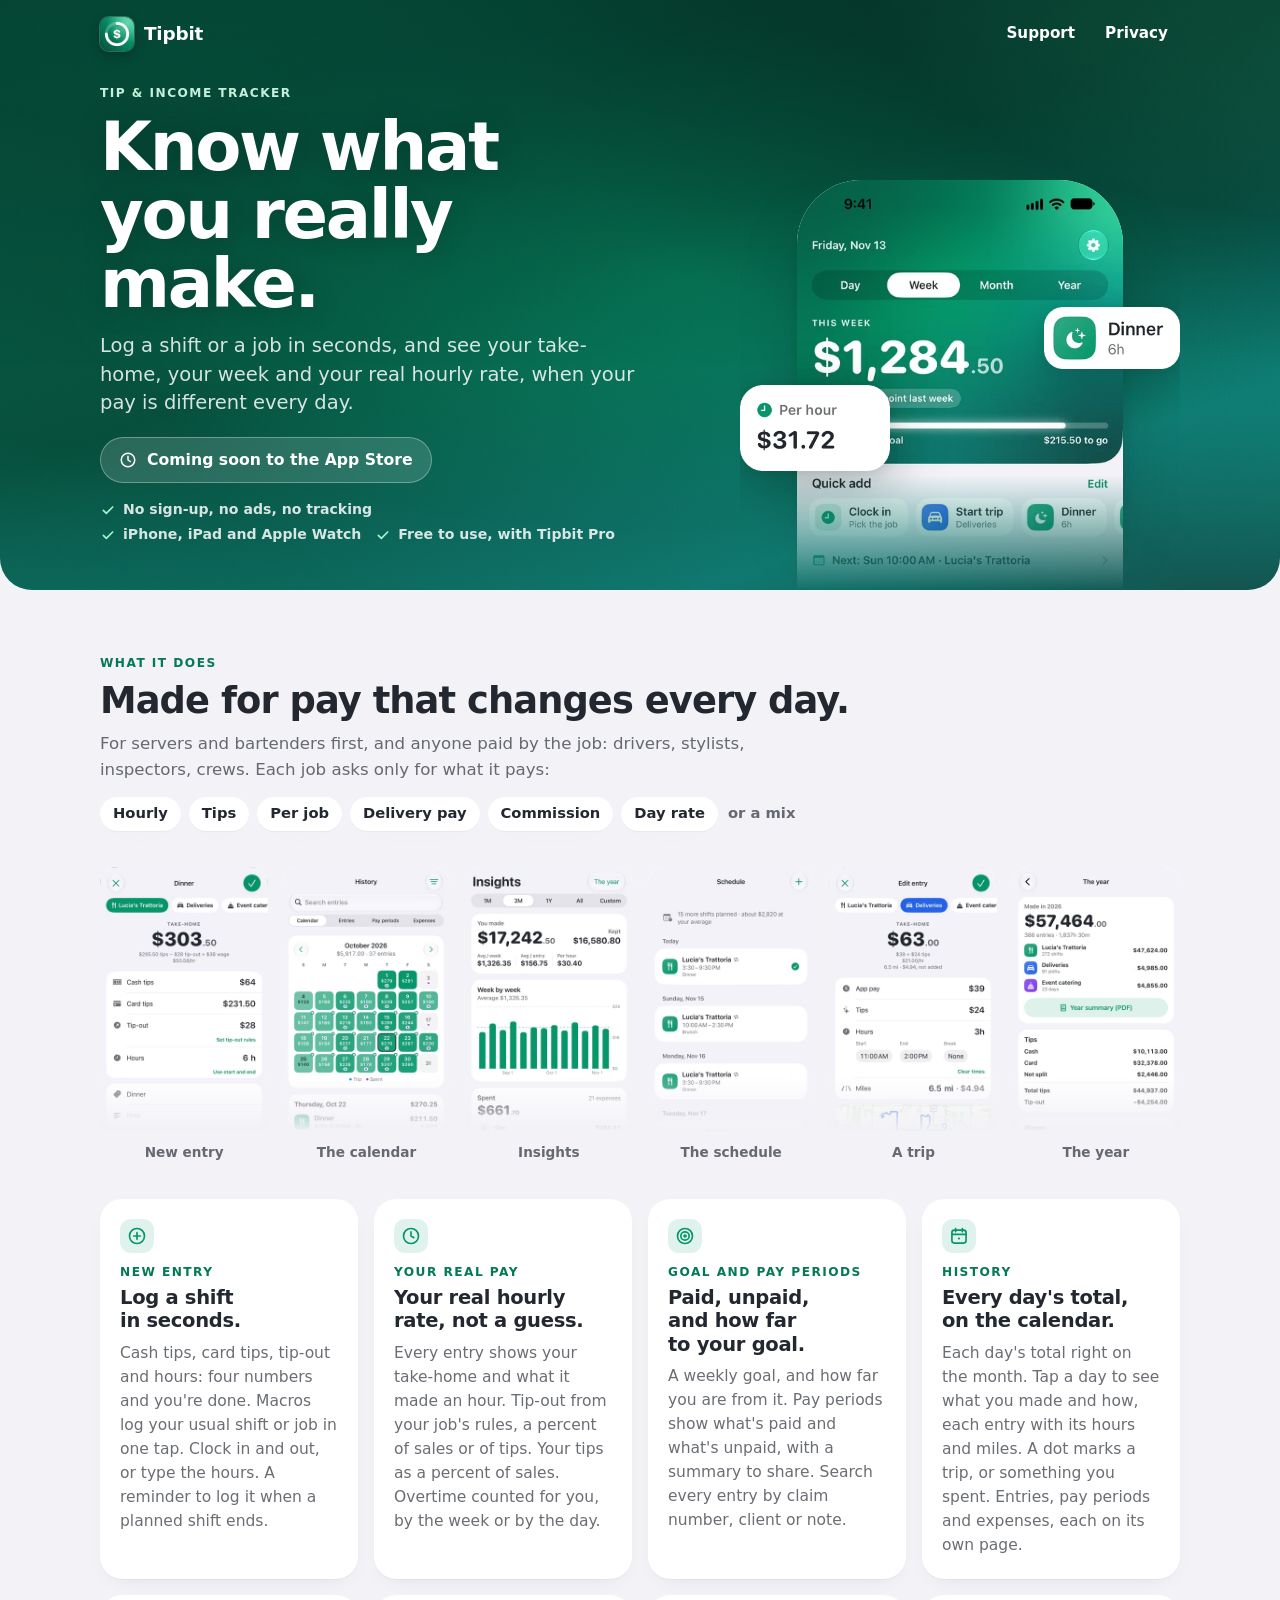
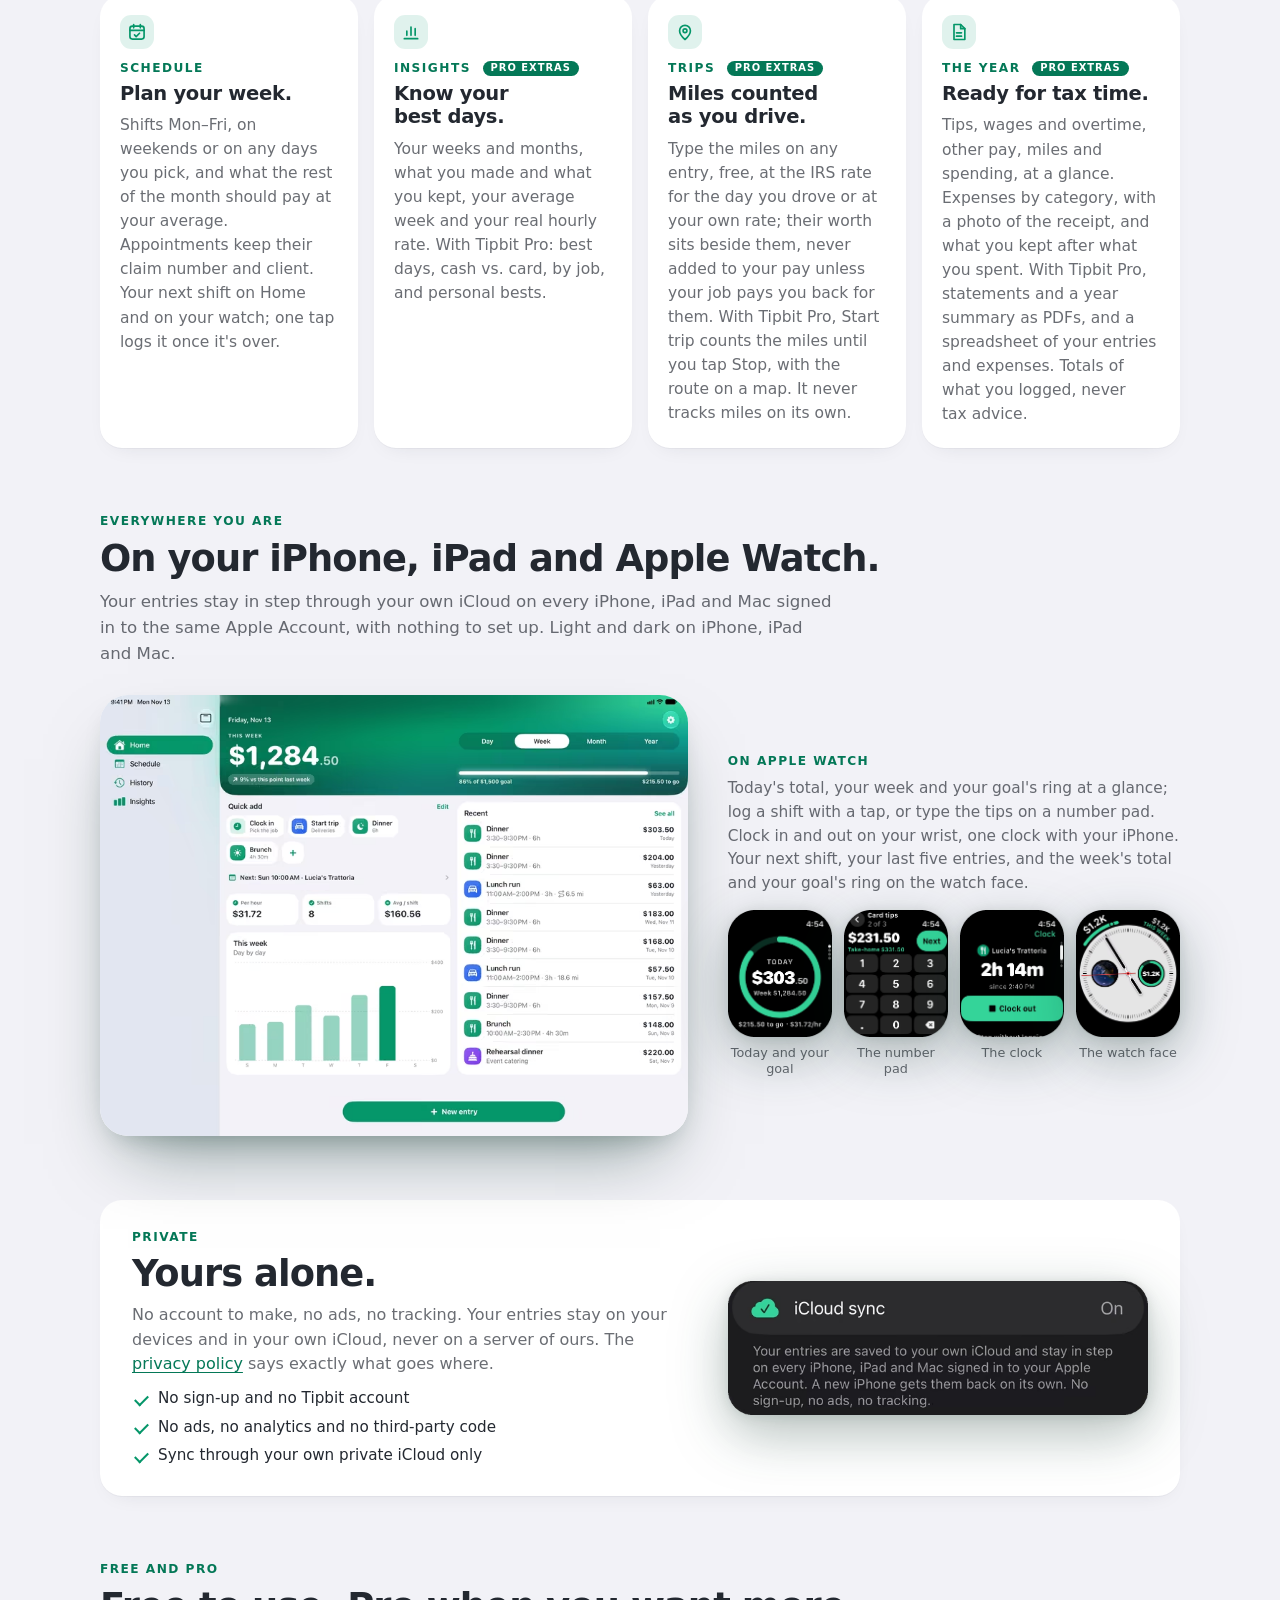
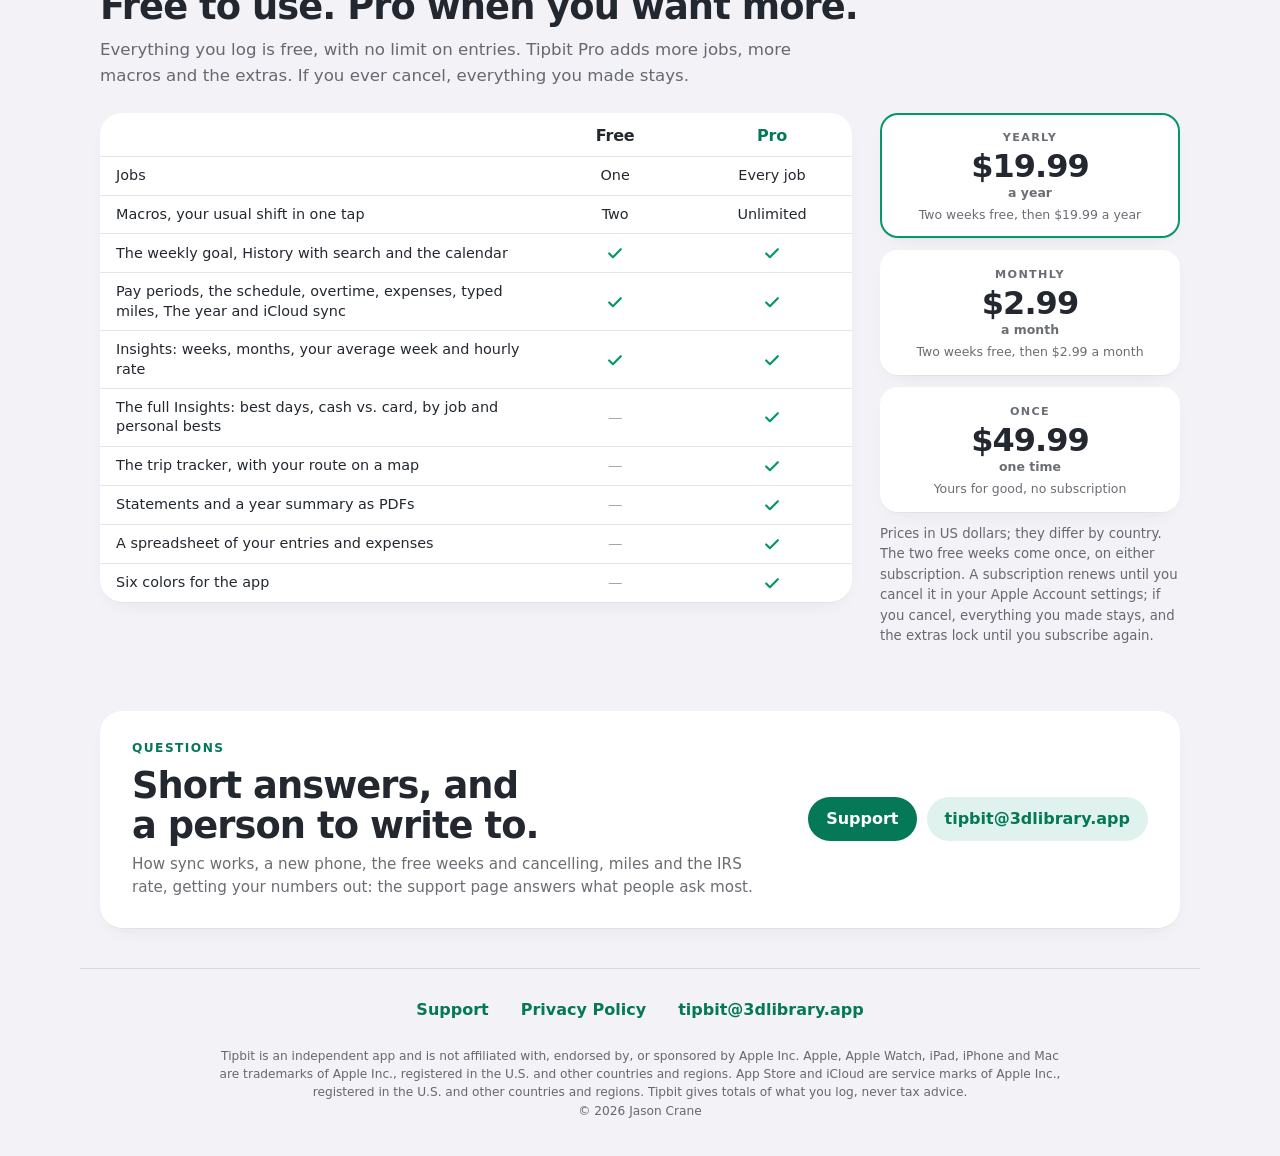
==== commit a629a71e: "The six-screen grid shows tidy tiles, and the hero's "See the app" button is gone The grid's tiles w" ====
--- a/index.html
+++ b/index.html
@@ -16,7 +16,7 @@
 <meta property="og:image" content="https://tipbit.3dlibrary.app/img/icon.png">
 <link rel="icon" href="img/icon-96.png" sizes="96x96" type="image/png">
 <link rel="apple-touch-icon" href="img/icon-180.png">
-<link rel="stylesheet" href="site.css?v=20261119a"><!-- change ?v= whenever site.css changes: GitHub Pages lets browsers keep a file 10 minutes, and a new page with an old stylesheet looks broken -->
+<link rel="stylesheet" href="site.css?v=20261119b"><!-- change ?v= whenever site.css changes: GitHub Pages lets browsers keep a file 10 minutes, and a new page with an old stylesheet looks broken -->
 </head>
 <body>
 <a class="skip" href="#main">Skip to content</a>
@@ -36,7 +36,6 @@
         when your pay is different every day.</p>
         <div class="hero-cta">
           <p class="soon"><svg viewBox="0 0 24 24" fill="none" stroke="currentColor" stroke-width="2" stroke-linecap="round" stroke-linejoin="round" aria-hidden="true"><circle cx="12" cy="12" r="9"/><path d="M12 7v5l3 2"/></svg>Coming soon to the App Store</p>
-          <a class="btn" href="#app">See the app<svg viewBox="0 0 24 24" fill="none" stroke="currentColor" stroke-width="2.2" stroke-linecap="round" stroke-linejoin="round" aria-hidden="true"><path d="M12 5v14M6 13l6 6 6-6"/></svg></a>
         </div>
         <ul class="hero-facts">
           <li><svg viewBox="0 0 24 24" fill="none" stroke="currentColor" stroke-width="2.5" stroke-linecap="round" stroke-linejoin="round" aria-hidden="true"><path d="M5 12.5l4.5 4.5L19 7.5"/></svg>No sign-up, no ads, no tracking</li>
@@ -81,54 +80,55 @@
         <li>Hourly</li><li>Tips</li><li>Per job</li><li>Delivery pay</li><li>Commission</li><li>Day rate</li><li>or a mix</li>
       </ul>
 
-      <!-- The app's own screens, laid out on the page: nothing to swipe. -->
+      <!-- The app's own screens, laid out on the page: nothing to swipe. Each is a tile (img/t, tools/images.py): the
+           screen from just under the status bar, or a sheet from its own top edge, with rounded top corners. -->
       <h3 class="visually-hidden" id="screens-h">The app, screen by screen</h3>
       <div class="gallery" role="list" aria-labelledby="screens-h">
         <figure role="listitem">
-          <picture class="screen">
-            <source type="image/avif" srcset="img/s/entry-440.avif 440w, img/s/entry-660.avif 660w" sizes="(min-width: 700px) min(15vw, 170px), 30vw">
-            <source type="image/webp" srcset="img/s/entry-440.webp 440w, img/s/entry-660.webp 660w" sizes="(min-width: 700px) min(15vw, 170px), 30vw">
-            <img src="img/s/entry-440.jpg" srcset="img/s/entry-440.jpg 440w, img/s/entry-660.jpg 660w" sizes="(min-width: 700px) min(15vw, 170px), 30vw" width="990" height="2151" loading="lazy" decoding="async" alt="The entry sheet for a dinner shift at Lucia's Trattoria: take-home $303.50, from $295.50 in tips less $28 tip-out plus $36 wage, $50.58 an hour; cash tips $64, card tips $231.50, tip-out $28, 6 hours.">
+          <picture class="screen tile">
+            <source type="image/avif" srcset="img/t/entry-360.avif 360w, img/t/entry-520.avif 520w" sizes="(min-width: 700px) min(15vw, 170px), 30vw">
+            <source type="image/webp" srcset="img/t/entry-360.webp 360w, img/t/entry-520.webp 520w" sizes="(min-width: 700px) min(15vw, 170px), 30vw">
+            <img src="img/t/entry-360.png" srcset="img/t/entry-360.png 360w, img/t/entry-520.png 520w" sizes="(min-width: 700px) min(15vw, 170px), 30vw" width="520" height="945" loading="lazy" decoding="async" alt="The entry sheet for a dinner shift at Lucia's Trattoria: take-home $303.50, from $295.50 in tips less $28 tip-out plus $36 wage, $50.58 an hour; cash tips $64, card tips $231.50, tip-out $28, 6 hours.">
           </picture>
           <figcaption>New entry</figcaption>
         </figure>
         <figure role="listitem">
-          <picture class="screen">
-            <source type="image/avif" srcset="img/s/calendar-440.avif 440w, img/s/calendar-660.avif 660w" sizes="(min-width: 700px) min(15vw, 170px), 30vw">
-            <source type="image/webp" srcset="img/s/calendar-440.webp 440w, img/s/calendar-660.webp 660w" sizes="(min-width: 700px) min(15vw, 170px), 30vw">
-            <img src="img/s/calendar-440.jpg" srcset="img/s/calendar-440.jpg 440w, img/s/calendar-660.jpg 660w" sizes="(min-width: 700px) min(15vw, 170px), 30vw" width="990" height="2151" loading="lazy" decoding="async" alt="History's calendar for October 2026, $5,917.00 over 37 entries: each day's total on its square, darker the more it made, with Thursday, Oct 22's two entries listed under the month.">
+          <picture class="screen tile">
+            <source type="image/avif" srcset="img/t/calendar-360.avif 360w, img/t/calendar-520.avif 520w" sizes="(min-width: 700px) min(15vw, 170px), 30vw">
+            <source type="image/webp" srcset="img/t/calendar-360.webp 360w, img/t/calendar-520.webp 520w" sizes="(min-width: 700px) min(15vw, 170px), 30vw">
+            <img src="img/t/calendar-360.png" srcset="img/t/calendar-360.png 360w, img/t/calendar-520.png 520w" sizes="(min-width: 700px) min(15vw, 170px), 30vw" width="520" height="945" loading="lazy" decoding="async" alt="History's calendar for October 2026, $5,917.00 over 37 entries: each day's total on its square, darker the more it made, with Thursday, Oct 22's two entries listed under the month.">
           </picture>
           <figcaption>The calendar</figcaption>
         </figure>
         <figure role="listitem">
-          <picture class="screen">
-            <source type="image/avif" srcset="img/s/insights-440.avif 440w, img/s/insights-660.avif 660w" sizes="(min-width: 700px) min(15vw, 170px), 30vw">
-            <source type="image/webp" srcset="img/s/insights-440.webp 440w, img/s/insights-660.webp 660w" sizes="(min-width: 700px) min(15vw, 170px), 30vw">
-            <img src="img/s/insights-440.jpg" srcset="img/s/insights-440.jpg 440w, img/s/insights-660.jpg 660w" sizes="(min-width: 700px) min(15vw, 170px), 30vw" width="990" height="2151" loading="lazy" decoding="async" alt="Insights over three months: you made $17,242.50 and kept $16,580.80; $1,326.35 a week, $156.75 an entry, $30.40 an hour; the weeks as bars; Spent, $661.70, by category.">
+          <picture class="screen tile">
+            <source type="image/avif" srcset="img/t/insights-360.avif 360w, img/t/insights-520.avif 520w" sizes="(min-width: 700px) min(15vw, 170px), 30vw">
+            <source type="image/webp" srcset="img/t/insights-360.webp 360w, img/t/insights-520.webp 520w" sizes="(min-width: 700px) min(15vw, 170px), 30vw">
+            <img src="img/t/insights-360.png" srcset="img/t/insights-360.png 360w, img/t/insights-520.png 520w" sizes="(min-width: 700px) min(15vw, 170px), 30vw" width="520" height="945" loading="lazy" decoding="async" alt="Insights over three months: you made $17,242.50 and kept $16,580.80; $1,326.35 a week, $156.75 an entry, $30.40 an hour; the weeks as bars; Spent, $661.70, by category.">
           </picture>
           <figcaption>Insights</figcaption>
         </figure>
         <figure role="listitem">
-          <picture class="screen">
-            <source type="image/avif" srcset="img/s/schedule-440.avif 440w, img/s/schedule-660.avif 660w" sizes="(min-width: 700px) min(15vw, 170px), 30vw">
-            <source type="image/webp" srcset="img/s/schedule-440.webp 440w, img/s/schedule-660.webp 660w" sizes="(min-width: 700px) min(15vw, 170px), 30vw">
-            <img src="img/s/schedule-440.jpg" srcset="img/s/schedule-440.jpg 440w, img/s/schedule-660.jpg 660w" sizes="(min-width: 700px) min(15vw, 170px), 30vw" width="990" height="2151" loading="lazy" decoding="async" alt="The Schedule: 15 more shifts planned, about $2,820 at your average; today's dinner at Lucia's Trattoria, logged; Sunday's brunch and the week's dinners ahead.">
+          <picture class="screen tile">
+            <source type="image/avif" srcset="img/t/schedule-360.avif 360w, img/t/schedule-520.avif 520w" sizes="(min-width: 700px) min(15vw, 170px), 30vw">
+            <source type="image/webp" srcset="img/t/schedule-360.webp 360w, img/t/schedule-520.webp 520w" sizes="(min-width: 700px) min(15vw, 170px), 30vw">
+            <img src="img/t/schedule-360.png" srcset="img/t/schedule-360.png 360w, img/t/schedule-520.png 520w" sizes="(min-width: 700px) min(15vw, 170px), 30vw" width="520" height="945" loading="lazy" decoding="async" alt="The Schedule: 15 more shifts planned, about $2,820 at your average; today's dinner at Lucia's Trattoria, logged; Sunday's brunch and the week's dinners ahead.">
           </picture>
           <figcaption>The schedule</figcaption>
         </figure>
         <figure role="listitem">
-          <picture class="screen">
-            <source type="image/avif" srcset="img/s/trip-440.avif 440w, img/s/trip-660.avif 660w" sizes="(min-width: 700px) min(15vw, 170px), 30vw">
-            <source type="image/webp" srcset="img/s/trip-440.webp 440w, img/s/trip-660.webp 660w" sizes="(min-width: 700px) min(15vw, 170px), 30vw">
-            <img src="img/s/trip-440.jpg" srcset="img/s/trip-440.jpg 440w, img/s/trip-660.jpg 660w" sizes="(min-width: 700px) min(15vw, 170px), 30vw" width="990" height="2151" loading="lazy" decoding="async" alt="A delivery entry: $63.00 take-home from $39 pay and $24 in tips, $21.00 an hour, 3 hours from 11:00 AM to 2:00 PM, 6.5 miles worth $4.94, not added, with the route on a map.">
+          <picture class="screen tile">
+            <source type="image/avif" srcset="img/t/trip-360.avif 360w, img/t/trip-520.avif 520w" sizes="(min-width: 700px) min(15vw, 170px), 30vw">
+            <source type="image/webp" srcset="img/t/trip-360.webp 360w, img/t/trip-520.webp 520w" sizes="(min-width: 700px) min(15vw, 170px), 30vw">
+            <img src="img/t/trip-360.png" srcset="img/t/trip-360.png 360w, img/t/trip-520.png 520w" sizes="(min-width: 700px) min(15vw, 170px), 30vw" width="520" height="945" loading="lazy" decoding="async" alt="A delivery entry: $63.00 take-home from $39 pay and $24 in tips, $21.00 an hour, 3 hours from 11:00 AM to 2:00 PM, 6.5 miles worth $4.94, not added, with the route on a map.">
           </picture>
           <figcaption>A trip</figcaption>
         </figure>
         <figure role="listitem">
-          <picture class="screen">
-            <source type="image/avif" srcset="img/s/year-440.avif 440w, img/s/year-660.avif 660w" sizes="(min-width: 700px) min(15vw, 170px), 30vw">
-            <source type="image/webp" srcset="img/s/year-440.webp 440w, img/s/year-660.webp 660w" sizes="(min-width: 700px) min(15vw, 170px), 30vw">
-            <img src="img/s/year-440.jpg" srcset="img/s/year-440.jpg 440w, img/s/year-660.jpg 660w" sizes="(min-width: 700px) min(15vw, 170px), 30vw" width="990" height="2151" loading="lazy" decoding="async" alt="The year: made in 2026, $57,464.00 over 386 entries and 1,837 hours 30 minutes, by job; tips in cash, card and not split, total tips and tip-out; wages; a Year summary (PDF) button.">
+          <picture class="screen tile">
+            <source type="image/avif" srcset="img/t/year-360.avif 360w, img/t/year-520.avif 520w" sizes="(min-width: 700px) min(15vw, 170px), 30vw">
+            <source type="image/webp" srcset="img/t/year-360.webp 360w, img/t/year-520.webp 520w" sizes="(min-width: 700px) min(15vw, 170px), 30vw">
+            <img src="img/t/year-360.png" srcset="img/t/year-360.png 360w, img/t/year-520.png 520w" sizes="(min-width: 700px) min(15vw, 170px), 30vw" width="520" height="945" loading="lazy" decoding="async" alt="The year: made in 2026, $57,464.00 over 386 entries and 1,837 hours 30 minutes, by job; tips in cash, card and not split, total tips and tip-out; wages; a Year summary (PDF) button.">
           </picture>
           <figcaption>The year</figcaption>
         </figure>
--- a/site.css
+++ b/site.css
@@ -251,7 +251,7 @@
   text-wrap: pretty;
 }
 .hero-cta { display: flex; flex-wrap: wrap; align-items: center; gap: 10px; margin-top: 20px; }
-.soon, .btn {
+.soon {
   display: inline-flex;
   align-items: center;
   gap: 10px;
@@ -267,8 +267,7 @@
   -webkit-backdrop-filter: blur(12px);
   backdrop-filter: blur(12px);
 }
-.soon svg, .btn svg { width: 18px; height: 18px; flex: none; }
-.btn:hover { background: rgba(255, 255, 255, 0.24); }
+.soon svg { width: 18px; height: 18px; flex: none; }
 .hero-facts {
   list-style: none;
   padding: 0;
@@ -321,7 +320,6 @@
   .hero-words { padding-top: 8px; }
 }
 @media (max-width: 639px) {
-  .hero .btn { display: none; }
   /* The shot is short on a phone: the Per hour tile would sit over the week's number. */
   .hero-shot .piece.perhour { display: none; }
 }
@@ -361,8 +359,9 @@
 .gallery figcaption { text-align: center; color: var(--ink-2); font-size: 0.78rem; font-weight: 600; margin-top: 6px; }
 .gallery .screen {
   box-shadow: none;
-  aspect-ratio: 990 / 1760;
-  border-radius: clamp(12px, 13.5cqw, 64px) clamp(12px, 13.5cqw, 64px) 0 0;
+  background: none;
+  border-radius: 0;
+  aspect-ratio: 520 / 820;
   -webkit-mask-image: linear-gradient(to bottom, #000 78%, transparent 100%);
   mask-image: linear-gradient(to bottom, #000 78%, transparent 100%);
 }
@@ -559,7 +558,7 @@
 footer .tm { color: var(--ink-2); font-size: 0.76rem; line-height: 1.5; text-align: center; margin-top: 14px; max-width: 70em; margin-left: auto; margin-right: auto; text-wrap: pretty; }
 
 @media (forced-colors: active) {
-  .aurora, .card, .feat, .price, .soon, .btn, .pill, .toc a, .screen, .table-card, .private, .help-card, .ways li, .watch-row picture { border: 1px solid CanvasText; }
+  .aurora, .card, .feat, .price, .soon, .pill, .toc a, .screen, .table-card, .private, .help-card, .ways li, .watch-row picture { border: 1px solid CanvasText; }
   .label .pro, .cat .pro { border: 1px solid CanvasText; }
   .feat .icon { border: 1px solid CanvasText; }
   .price.best { outline-color: Highlight; }
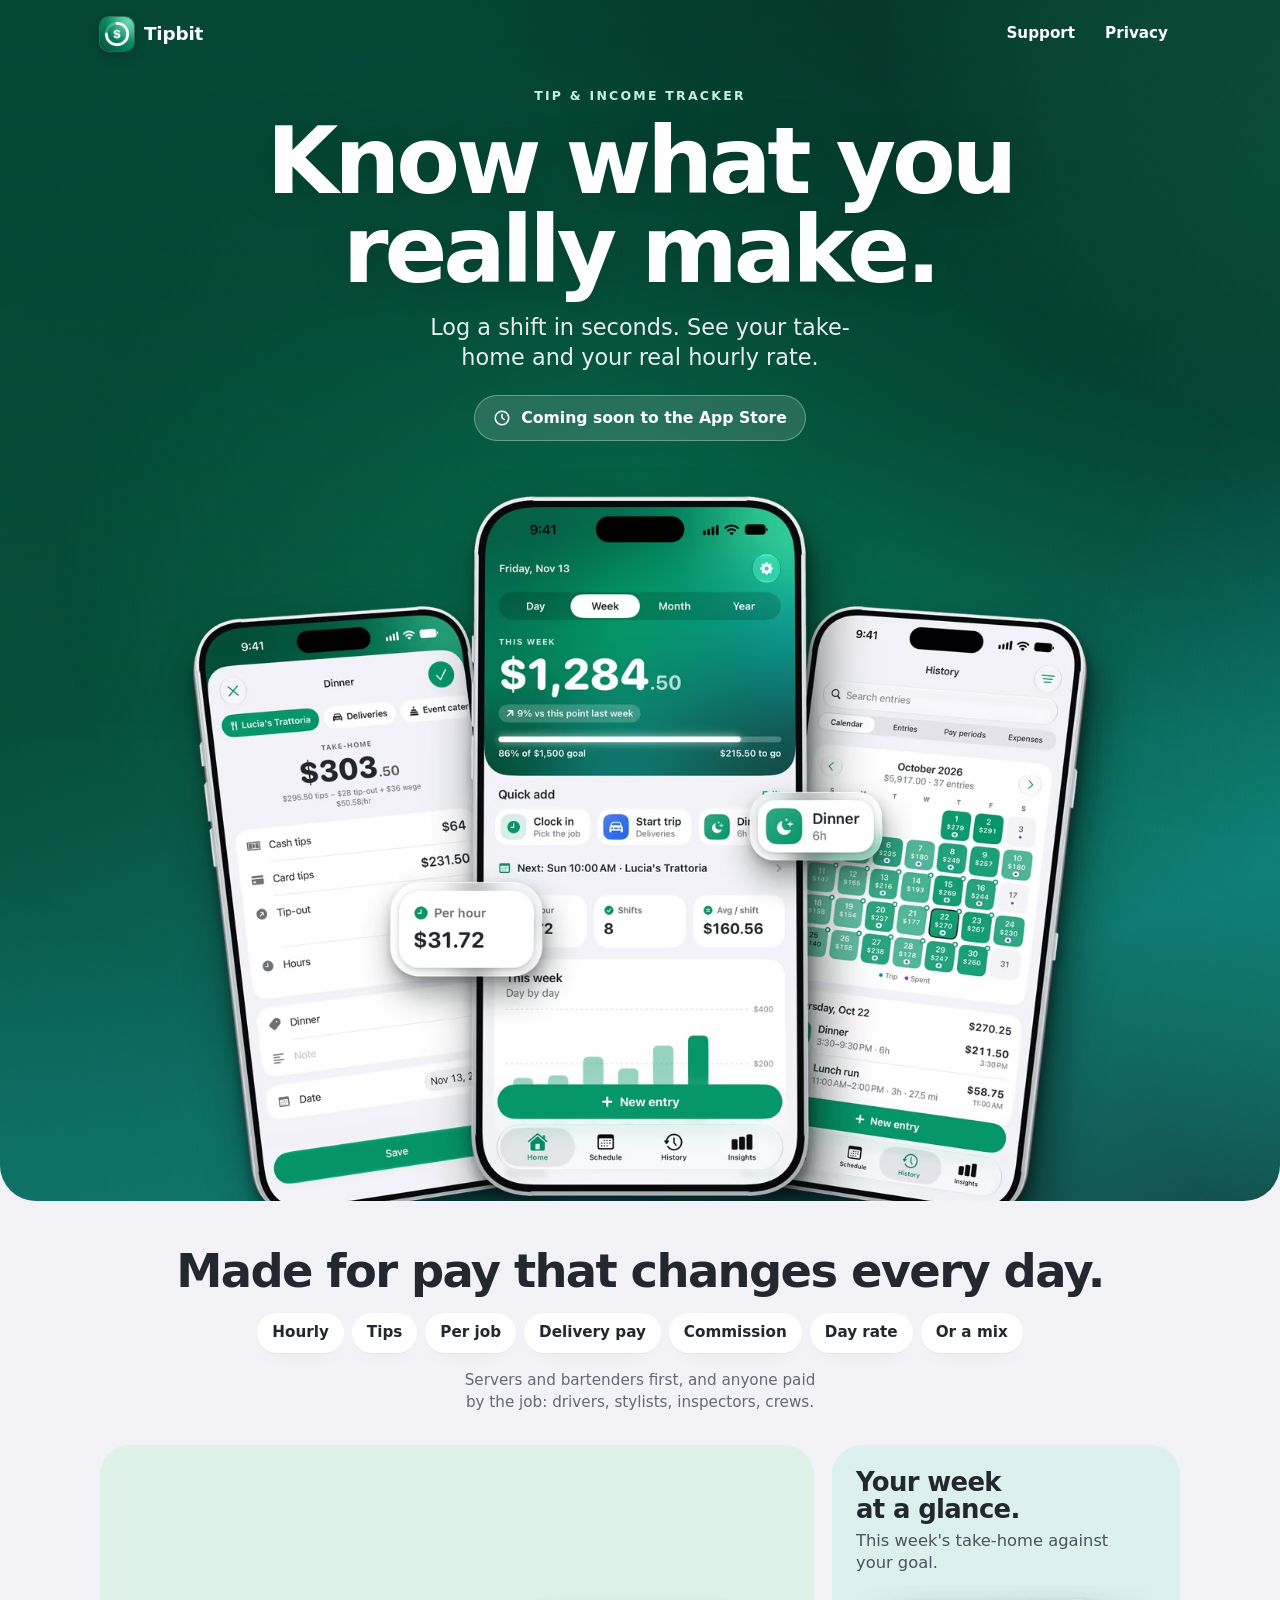
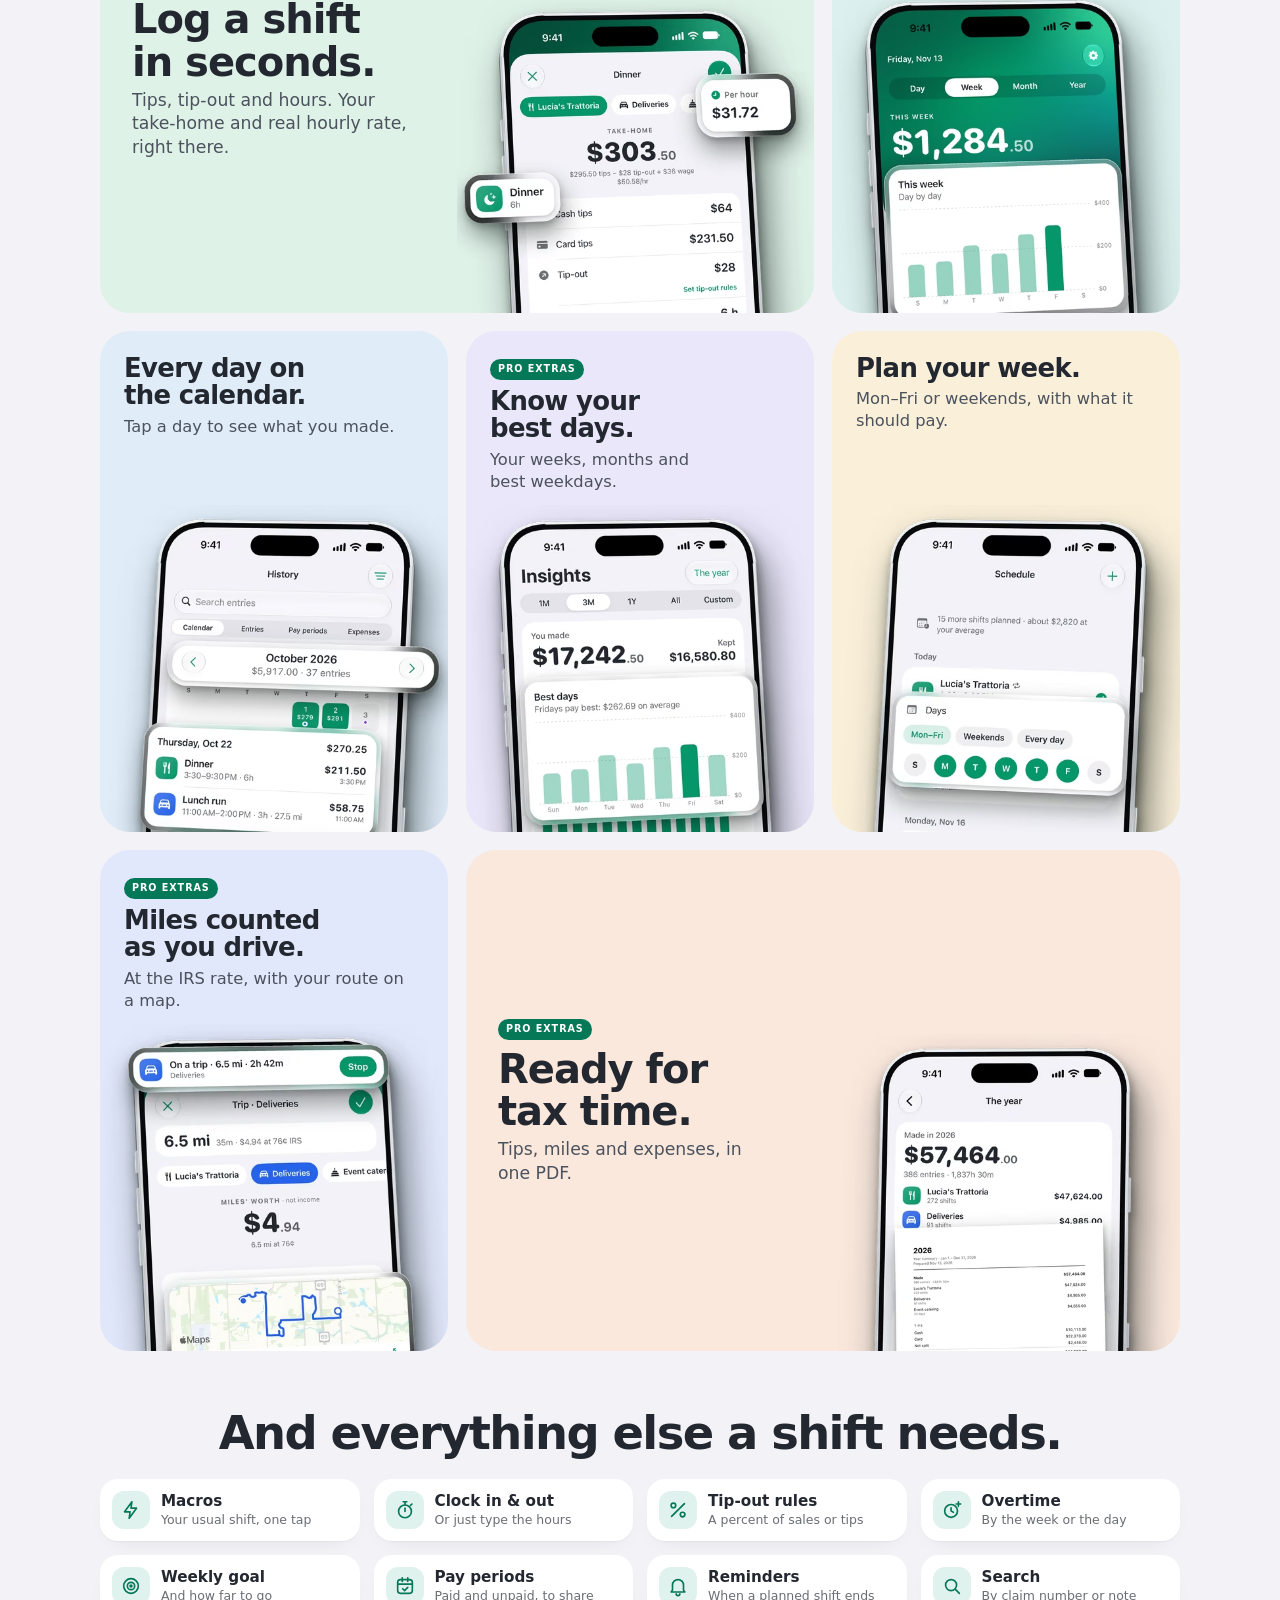
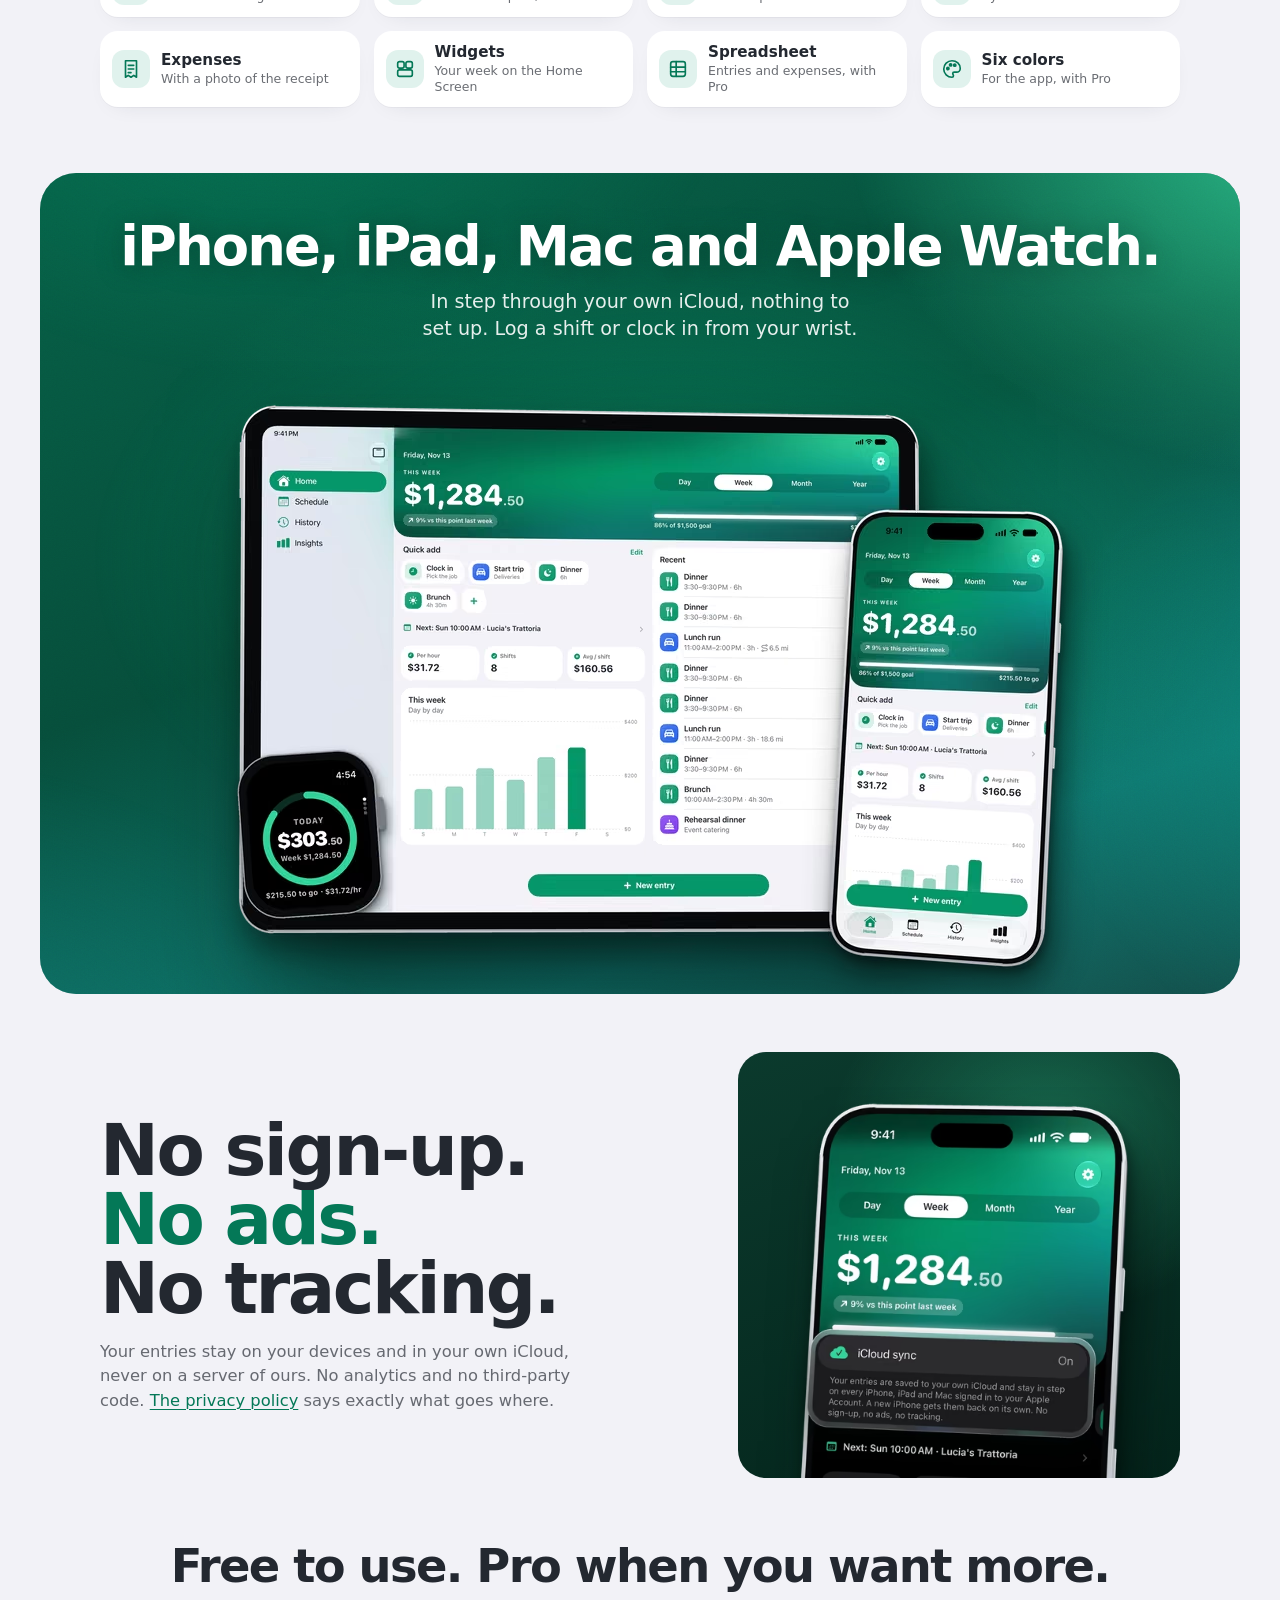
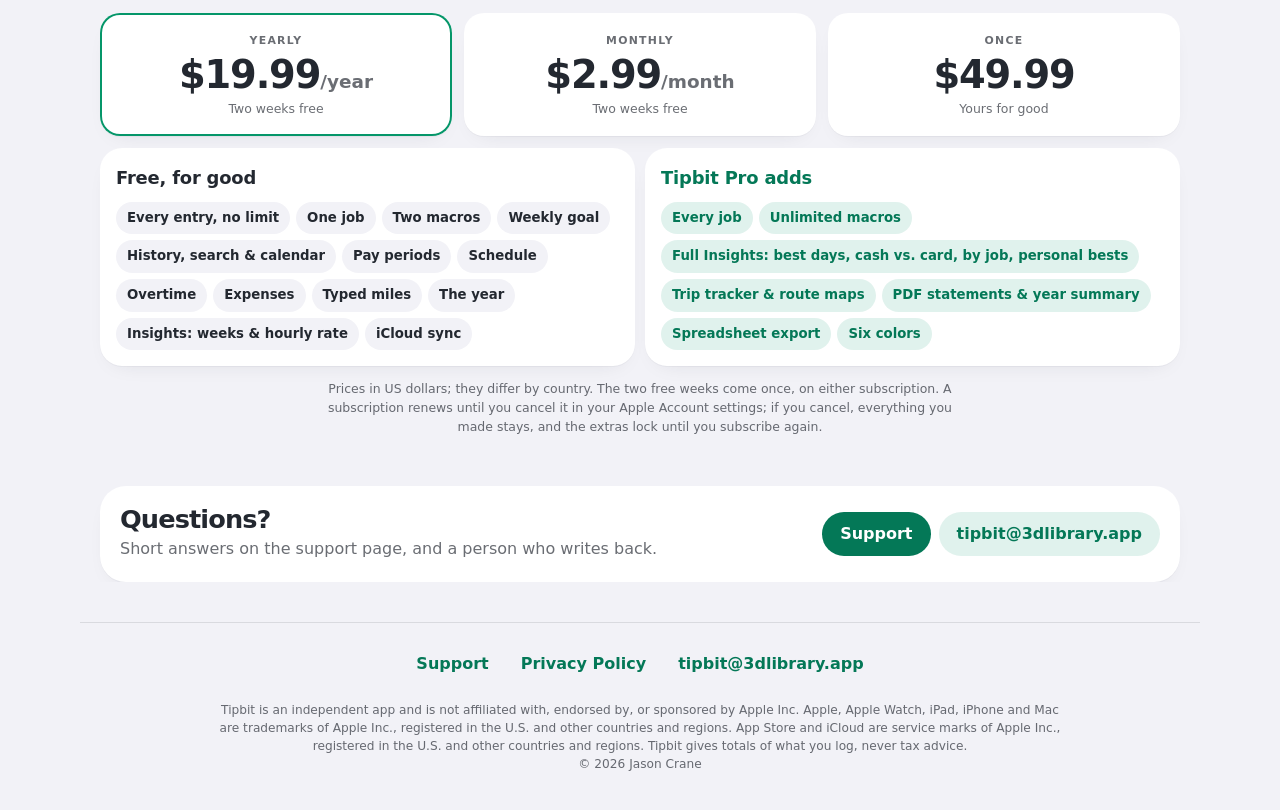
==== commit b0d39e4a: "The front page shows the app in big 3D pictures, with a few words each Jay found the shorter page to" ====
--- a/index.html
+++ b/index.html
@@ -6,7 +6,7 @@
 <title>Tipbit: Tip &amp; Income Tracker for iPhone</title>
 <meta name="description" content="Know what you really make. Log a shift in seconds: tips, tip-out and hours, your real hourly rate, every day's total on the calendar, miles at the IRS rate. No sign-up, no ads, no tracking.">
 <meta name="color-scheme" content="light dark">
-<meta name="theme-color" content="#065f46">
+<meta name="theme-color" content="#064e3b">
 <meta name="referrer" content="no-referrer">
 <link rel="canonical" href="https://tipbit.3dlibrary.app/">
 <meta property="og:type" content="website">
@@ -16,309 +16,139 @@
 <meta property="og:image" content="https://tipbit.3dlibrary.app/img/icon.png">
 <link rel="icon" href="img/icon-96.png" sizes="96x96" type="image/png">
 <link rel="apple-touch-icon" href="img/icon-180.png">
-<link rel="stylesheet" href="site.css?v=20261119b"><!-- change ?v= whenever site.css changes: GitHub Pages lets browsers keep a file 10 minutes, and a new page with an old stylesheet looks broken -->
+<link rel="stylesheet" href="site.css?v=20261119c"><!-- change ?v= whenever the CSS changes: GitHub Pages lets browsers keep a file 10 minutes, and a new page with an old stylesheet looks broken -->
+<link rel="stylesheet" href="home.css?v=20261119c">
 </head>
-<body>
+<body class="front">
 <a class="skip" href="#main">Skip to content</a>
 
-<header class="aurora hero">
+<header class="aurora splash">
   <div class="shade" aria-hidden="true"></div>
   <div class="wrap">
     <nav class="top" aria-label="Tipbit">
       <a class="home" href="./" aria-label="Tipbit home"><img src="img/icon-96.png" width="34" height="34" alt=""><span>Tipbit</span></a>
       <div class="links"><a href="support.html">Support</a><a href="privacy.html">Privacy</a></div>
     </nav>
-    <div class="hero-grid">
-      <div class="hero-words">
-        <p class="label">Tip &amp; income tracker</p>
-        <h1>Know what you really make.</h1>
-        <p class="line">Log a shift or a job in seconds, and see your take-home, your week and your real hourly rate,
-        when your pay is different every day.</p>
-        <div class="hero-cta">
-          <p class="soon"><svg viewBox="0 0 24 24" fill="none" stroke="currentColor" stroke-width="2" stroke-linecap="round" stroke-linejoin="round" aria-hidden="true"><circle cx="12" cy="12" r="9"/><path d="M12 7v5l3 2"/></svg>Coming soon to the App Store</p>
-        </div>
-        <ul class="hero-facts">
-          <li><svg viewBox="0 0 24 24" fill="none" stroke="currentColor" stroke-width="2.5" stroke-linecap="round" stroke-linejoin="round" aria-hidden="true"><path d="M5 12.5l4.5 4.5L19 7.5"/></svg>No sign-up, no ads, no tracking</li>
-          <li><svg viewBox="0 0 24 24" fill="none" stroke="currentColor" stroke-width="2.5" stroke-linecap="round" stroke-linejoin="round" aria-hidden="true"><path d="M5 12.5l4.5 4.5L19 7.5"/></svg>iPhone, iPad and Apple Watch</li>
-          <li><svg viewBox="0 0 24 24" fill="none" stroke="currentColor" stroke-width="2.5" stroke-linecap="round" stroke-linejoin="round" aria-hidden="true"><path d="M5 12.5l4.5 4.5L19 7.5"/></svg>Free to use, with Tipbit Pro</li>
-        </ul>
-      </div>
-      <!-- Home as the app draws it (the App Store pictures' sample week): the light look, or the dark look on a dark page;
-           in the light look two of its pieces are lifted off. -->
-      <div class="hero-shot" aria-hidden="true">
-        <picture class="screen">
-          <source media="(prefers-color-scheme: dark)" type="image/avif" srcset="img/s/home-dark-440.avif 440w, img/s/home-dark-660.avif 660w, img/s/home-dark-990.avif 990w" sizes="min(74vw, 340px)">
-          <source media="(prefers-color-scheme: dark)" type="image/webp" srcset="img/s/home-dark-440.webp 440w, img/s/home-dark-660.webp 660w, img/s/home-dark-990.webp 990w" sizes="min(74vw, 340px)">
-          <source media="(prefers-color-scheme: dark)" srcset="img/s/home-dark-440.jpg 440w, img/s/home-dark-660.jpg 660w, img/s/home-dark-990.jpg 990w" sizes="min(74vw, 340px)">
-          <source type="image/avif" srcset="img/s/home-440.avif 440w, img/s/home-660.avif 660w, img/s/home-990.avif 990w" sizes="min(74vw, 340px)">
-          <source type="image/webp" srcset="img/s/home-440.webp 440w, img/s/home-660.webp 660w, img/s/home-990.webp 990w" sizes="min(74vw, 340px)">
-          <img src="img/s/home-660.jpg" srcset="img/s/home-440.jpg 440w, img/s/home-660.jpg 660w, img/s/home-990.jpg 990w" sizes="min(74vw, 340px)" width="990" height="2151" alt="" fetchpriority="high" decoding="async">
-        </picture>
-        <picture class="piece perhour">
-          <source type="image/avif" srcset="img/p/perhour-260.avif 260w, img/p/perhour-388.avif 388w" sizes="min(34vw, 156px)">
-          <source type="image/webp" srcset="img/p/perhour-260.webp 260w, img/p/perhour-388.webp 388w" sizes="min(34vw, 156px)">
-          <img src="img/p/perhour-388.png" width="388" height="222" alt="" decoding="async">
-        </picture>
-        <picture class="piece dinner">
-          <source type="image/avif" srcset="img/p/dinner-230.avif 230w, img/p/dinner-346.avif 346w" sizes="min(31vw, 143px)">
-          <source type="image/webp" srcset="img/p/dinner-230.webp 230w, img/p/dinner-346.webp 346w" sizes="min(31vw, 143px)">
-          <img src="img/p/dinner-346.png" width="346" height="156" alt="" decoding="async">
-        </picture>
-      </div>
+    <div class="splash-words">
+      <p class="kicker">Tip &amp; income tracker</p>
+      <h1>Know what you<br>really make.</h1>
+      <p class="sub">Log a shift in seconds. See your take-home and your real hourly rate.</p>
+      <p class="soon"><svg viewBox="0 0 24 24" fill="none" stroke="currentColor" stroke-width="2" stroke-linecap="round" stroke-linejoin="round" aria-hidden="true"><circle cx="12" cy="12" r="9"/><path d="M12 7v5l3 2"/></svg>Coming soon to the App Store</p>
     </div>
   </div>
+  <picture class="hero-art"><source type="image/avif" srcset="img/a/hero-1000.avif 1000w, img/a/hero-1600.avif 1600w, img/a/hero-2400.avif 2400w" sizes="(min-width: 1100px) 1240px, 210vw"><source type="image/webp" srcset="img/a/hero-1000.webp 1000w, img/a/hero-1600.webp 1600w, img/a/hero-2400.webp 2400w" sizes="(min-width: 1100px) 1240px, 210vw"><img src="img/a/hero-1600.png" width="2400" height="1640" alt="Tipbit on three iPhones: a dinner shift's $303.50 take-home, this week's $1,284.50 on Home, and October's daily totals on the calendar." fetchpriority="high"></picture>
 </header>
 
 <main id="main">
-  <section class="section what" id="app" aria-labelledby="what-h">
+  <section class="ways" aria-labelledby="ways-h">
     <div class="wrap">
-      <p class="label">What it does</p>
-      <h2 id="what-h">Made for pay that changes every day.</h2>
-      <p class="lede">For servers and bartenders first, and anyone paid by the job: drivers, stylists, inspectors, crews.
-      Each job asks only for what it pays:</p>
-      <ul class="ways" aria-label="The ways a job can pay">
-        <li>Hourly</li><li>Tips</li><li>Per job</li><li>Delivery pay</li><li>Commission</li><li>Day rate</li><li>or a mix</li>
+      <h2 id="ways-h">Made for pay that changes every day.</h2>
+      <ul class="chips" aria-label="Ways to get paid">
+        <li>Hourly</li><li>Tips</li><li>Per job</li><li>Delivery pay</li><li>Commission</li><li>Day rate</li><li>Or a mix</li>
       </ul>
-
-      <!-- The app's own screens, laid out on the page: nothing to swipe. Each is a tile (img/t, tools/images.py): the
-           screen from just under the status bar, or a sheet from its own top edge, with rounded top corners. -->
-      <h3 class="visually-hidden" id="screens-h">The app, screen by screen</h3>
-      <div class="gallery" role="list" aria-labelledby="screens-h">
-        <figure role="listitem">
-          <picture class="screen tile">
-            <source type="image/avif" srcset="img/t/entry-360.avif 360w, img/t/entry-520.avif 520w" sizes="(min-width: 700px) min(15vw, 170px), 30vw">
-            <source type="image/webp" srcset="img/t/entry-360.webp 360w, img/t/entry-520.webp 520w" sizes="(min-width: 700px) min(15vw, 170px), 30vw">
-            <img src="img/t/entry-360.png" srcset="img/t/entry-360.png 360w, img/t/entry-520.png 520w" sizes="(min-width: 700px) min(15vw, 170px), 30vw" width="520" height="945" loading="lazy" decoding="async" alt="The entry sheet for a dinner shift at Lucia's Trattoria: take-home $303.50, from $295.50 in tips less $28 tip-out plus $36 wage, $50.58 an hour; cash tips $64, card tips $231.50, tip-out $28, 6 hours.">
-          </picture>
-          <figcaption>New entry</figcaption>
-        </figure>
-        <figure role="listitem">
-          <picture class="screen tile">
-            <source type="image/avif" srcset="img/t/calendar-360.avif 360w, img/t/calendar-520.avif 520w" sizes="(min-width: 700px) min(15vw, 170px), 30vw">
-            <source type="image/webp" srcset="img/t/calendar-360.webp 360w, img/t/calendar-520.webp 520w" sizes="(min-width: 700px) min(15vw, 170px), 30vw">
-            <img src="img/t/calendar-360.png" srcset="img/t/calendar-360.png 360w, img/t/calendar-520.png 520w" sizes="(min-width: 700px) min(15vw, 170px), 30vw" width="520" height="945" loading="lazy" decoding="async" alt="History's calendar for October 2026, $5,917.00 over 37 entries: each day's total on its square, darker the more it made, with Thursday, Oct 22's two entries listed under the month.">
-          </picture>
-          <figcaption>The calendar</figcaption>
-        </figure>
-        <figure role="listitem">
-          <picture class="screen tile">
-            <source type="image/avif" srcset="img/t/insights-360.avif 360w, img/t/insights-520.avif 520w" sizes="(min-width: 700px) min(15vw, 170px), 30vw">
-            <source type="image/webp" srcset="img/t/insights-360.webp 360w, img/t/insights-520.webp 520w" sizes="(min-width: 700px) min(15vw, 170px), 30vw">
-            <img src="img/t/insights-360.png" srcset="img/t/insights-360.png 360w, img/t/insights-520.png 520w" sizes="(min-width: 700px) min(15vw, 170px), 30vw" width="520" height="945" loading="lazy" decoding="async" alt="Insights over three months: you made $17,242.50 and kept $16,580.80; $1,326.35 a week, $156.75 an entry, $30.40 an hour; the weeks as bars; Spent, $661.70, by category.">
-          </picture>
-          <figcaption>Insights</figcaption>
-        </figure>
-        <figure role="listitem">
-          <picture class="screen tile">
-            <source type="image/avif" srcset="img/t/schedule-360.avif 360w, img/t/schedule-520.avif 520w" sizes="(min-width: 700px) min(15vw, 170px), 30vw">
-            <source type="image/webp" srcset="img/t/schedule-360.webp 360w, img/t/schedule-520.webp 520w" sizes="(min-width: 700px) min(15vw, 170px), 30vw">
-            <img src="img/t/schedule-360.png" srcset="img/t/schedule-360.png 360w, img/t/schedule-520.png 520w" sizes="(min-width: 700px) min(15vw, 170px), 30vw" width="520" height="945" loading="lazy" decoding="async" alt="The Schedule: 15 more shifts planned, about $2,820 at your average; today's dinner at Lucia's Trattoria, logged; Sunday's brunch and the week's dinners ahead.">
-          </picture>
-          <figcaption>The schedule</figcaption>
-        </figure>
-        <figure role="listitem">
-          <picture class="screen tile">
-            <source type="image/avif" srcset="img/t/trip-360.avif 360w, img/t/trip-520.avif 520w" sizes="(min-width: 700px) min(15vw, 170px), 30vw">
-            <source type="image/webp" srcset="img/t/trip-360.webp 360w, img/t/trip-520.webp 520w" sizes="(min-width: 700px) min(15vw, 170px), 30vw">
-            <img src="img/t/trip-360.png" srcset="img/t/trip-360.png 360w, img/t/trip-520.png 520w" sizes="(min-width: 700px) min(15vw, 170px), 30vw" width="520" height="945" loading="lazy" decoding="async" alt="A delivery entry: $63.00 take-home from $39 pay and $24 in tips, $21.00 an hour, 3 hours from 11:00 AM to 2:00 PM, 6.5 miles worth $4.94, not added, with the route on a map.">
-          </picture>
-          <figcaption>A trip</figcaption>
-        </figure>
-        <figure role="listitem">
-          <picture class="screen tile">
-            <source type="image/avif" srcset="img/t/year-360.avif 360w, img/t/year-520.avif 520w" sizes="(min-width: 700px) min(15vw, 170px), 30vw">
-            <source type="image/webp" srcset="img/t/year-360.webp 360w, img/t/year-520.webp 520w" sizes="(min-width: 700px) min(15vw, 170px), 30vw">
-            <img src="img/t/year-360.png" srcset="img/t/year-360.png 360w, img/t/year-520.png 520w" sizes="(min-width: 700px) min(15vw, 170px), 30vw" width="520" height="945" loading="lazy" decoding="async" alt="The year: made in 2026, $57,464.00 over 386 entries and 1,837 hours 30 minutes, by job; tips in cash, card and not split, total tips and tip-out; wages; a Year summary (PDF) button.">
-          </picture>
-          <figcaption>The year</figcaption>
-        </figure>
-      </div>
-
-      <!-- What it does, one card each: the icon, the name, the line and the words; "Pro extras" where Tipbit Pro adds
-           to something free. On a phone each card is a line of a list; from a tablet up, a box. -->
-      <div class="cards">
-        <article class="feat">
-          <h3><span class="icon" aria-hidden="true"><svg viewBox="0 0 24 24" fill="none" stroke="currentColor" stroke-width="2" stroke-linecap="round" stroke-linejoin="round"><circle cx="12" cy="12" r="9"/><path d="M12 8v8M8 12h8"/></svg></span><span class="cat">New entry</span>Log a shift in seconds.</h3>
-          <p>Cash tips, card tips, tip-out and hours: four numbers and you're done. Macros log your usual shift or job in one tap. Clock in and out, or type the hours. A reminder to log it when a planned shift ends.</p>
-        </article>
-        <article class="feat">
-          <h3><span class="icon" aria-hidden="true"><svg viewBox="0 0 24 24" fill="none" stroke="currentColor" stroke-width="2" stroke-linecap="round" stroke-linejoin="round"><circle cx="12" cy="12" r="9"/><path d="M12 7v5l3.5 2"/></svg></span><span class="cat">Your real pay</span>Your real hourly rate, not a guess.</h3>
-          <p>Every entry shows your take-home and what it made an hour. Tip-out from your job's rules, a percent of sales or of tips. Your tips as a percent of sales. Overtime counted for you, by the week or by the day.</p>
-        </article>
-        <article class="feat">
-          <h3><span class="icon" aria-hidden="true"><svg viewBox="0 0 24 24" fill="none" stroke="currentColor" stroke-width="2" stroke-linecap="round" stroke-linejoin="round"><circle cx="12" cy="12" r="9"/><circle cx="12" cy="12" r="5"/><circle cx="12" cy="12" r="1.2" fill="currentColor"/></svg></span><span class="cat">Goal and pay periods</span>Paid, unpaid, and how far to your goal.</h3>
-          <p>A weekly goal, and how far you are from it. Pay periods show what's paid and what's unpaid, with a summary to share. Search every entry by claim number, client or note.</p>
-        </article>
-        <article class="feat">
-          <h3><span class="icon" aria-hidden="true"><svg viewBox="0 0 24 24" fill="none" stroke="currentColor" stroke-width="2" stroke-linecap="round" stroke-linejoin="round"><rect x="3.5" y="5" width="17" height="15.5" rx="3"/><path d="M3.5 10h17M8 3v4M16 3v4"/><circle cx="12" cy="15" r="1.3" fill="currentColor" stroke="none"/></svg></span><span class="cat">History</span>Every day's total, on the calendar.</h3>
-          <p>Each day's total right on the month. Tap a day to see what you made and how, each entry with its hours and miles. A dot marks a trip, or something you spent. Entries, pay periods and expenses, each on its own page.</p>
-        </article>
-        <article class="feat">
-          <h3><span class="icon" aria-hidden="true"><svg viewBox="0 0 24 24" fill="none" stroke="currentColor" stroke-width="2" stroke-linecap="round" stroke-linejoin="round"><rect x="3.5" y="5" width="17" height="15.5" rx="3"/><path d="M3.5 10h17M8 3v4M16 3v4M9 15.5l2 2 4-4"/></svg></span><span class="cat">Schedule</span>Plan your week.</h3>
-          <p>Shifts Mon–Fri, on weekends or on any days you pick, and what the rest of the month should pay at your average. Appointments keep their claim number and client. Your next shift on Home and on your watch; one tap logs it once it's over.</p>
-        </article>
-        <article class="feat">
-          <h3><span class="icon" aria-hidden="true"><svg viewBox="0 0 24 24" fill="none" stroke="currentColor" stroke-width="2" stroke-linecap="round" stroke-linejoin="round"><path d="M4 20h16M7 16v-5M12 16V6M17 16v-8"/></svg></span><span class="cat">Insights <span class="pro">Pro extras</span></span>Know your best days.</h3>
-          <p>Your weeks and months, what you made and what you kept, your average week and your real hourly rate. With Tipbit Pro: best days, cash vs. card, by job, and personal bests.</p>
-        </article>
-        <article class="feat">
-          <h3><span class="icon" aria-hidden="true"><svg viewBox="0 0 24 24" fill="none" stroke="currentColor" stroke-width="2" stroke-linecap="round" stroke-linejoin="round"><path d="M12 21s-6.5-5.6-6.5-10.5a6.5 6.5 0 0 1 13 0C18.5 15.4 12 21 12 21z"/><circle cx="12" cy="10.5" r="2.3"/></svg></span><span class="cat">Trips <span class="pro">Pro extras</span></span>Miles counted as you drive.</h3>
-          <p>Type the miles on any entry, free, at the IRS rate for the day you drove or at your own rate; their worth sits beside them, never added to your pay unless your job pays you back for them. With Tipbit Pro, Start trip counts the miles until you tap Stop, with the route on a map. It never tracks miles on its own.</p>
-        </article>
-        <article class="feat">
-          <h3><span class="icon" aria-hidden="true"><svg viewBox="0 0 24 24" fill="none" stroke="currentColor" stroke-width="2" stroke-linecap="round" stroke-linejoin="round"><path d="M6 3h8l5 5v13H6z"/><path d="M14 3v5h5M9 13h6M9 17h6"/></svg></span><span class="cat">The year <span class="pro">Pro extras</span></span>Ready for tax time.</h3>
-          <p>Tips, wages and overtime, other pay, miles and spending, at a glance. Expenses by category, with a photo of the receipt, and what you kept after what you spent. With Tipbit Pro, statements and a year summary as PDFs, and a spreadsheet of your entries and expenses. Totals of what you logged, never tax advice.</p>
-        </article>
-      </div>
+      <p class="for">Servers and bartenders first, and anyone paid by the job: drivers, stylists, inspectors, crews.</p>
     </div>
   </section>
 
-  <section class="section devices" id="devices" aria-labelledby="devices-h">
-    <div class="wrap">
-      <p class="label">Everywhere you are</p>
-      <h2 id="devices-h">On your iPhone, iPad and Apple Watch.</h2>
-      <p class="lede">Your entries stay in step through your own iCloud on every iPhone, iPad and Mac signed in to the
-      same Apple Account, with nothing to set up. Light and dark on iPhone, iPad and Mac.</p>
-      <div class="devices-grid">
-        <picture class="screen ipad">
-          <source type="image/avif" srcset="img/s/ipad-home-820.avif 820w, img/s/ipad-home-1240.avif 1240w, img/s/ipad-home-1860.avif 1860w" sizes="(min-width: 900px) min(58vw, 660px), min(100vw - 40px, 860px)">
-          <source type="image/webp" srcset="img/s/ipad-home-820.webp 820w, img/s/ipad-home-1240.webp 1240w, img/s/ipad-home-1860.webp 1860w" sizes="(min-width: 900px) min(58vw, 660px), min(100vw - 40px, 860px)">
-          <img src="img/s/ipad-home-1240.jpg" srcset="img/s/ipad-home-820.jpg 820w, img/s/ipad-home-1240.jpg 1240w, img/s/ipad-home-1860.jpg 1860w" sizes="(min-width: 900px) min(58vw, 660px), min(100vw - 40px, 860px)" width="1860" height="1395" loading="lazy" decoding="async" alt="Tipbit on an iPad, landscape: the sidebar with Home, Schedule, History and Insights; this week's $1,284.50 against a $1,500 goal; Quick add; Per hour $31.72, 8 shifts, $160.56 a shift; the week day by day; and the recent entries beside them.">
-        </picture>
-        <div class="watch">
-          <h3 class="label">On Apple Watch</h3>
-          <p>Today's total, your week and your goal's ring at a glance; log a shift with a tap, or type the tips on a
-          number pad. Clock in and out on your wrist, one clock with your iPhone. Your next shift, your last five
-          entries, and the week's total and your goal's ring on the watch face.</p>
-          <div class="watch-row">
-            <figure>
-              <picture>
-                <source type="image/avif" srcset="img/w/watch-1-422.avif">
-                <source type="image/webp" srcset="img/w/watch-1-422.webp">
-                <img src="img/w/watch-1-422.png" width="422" height="514" loading="lazy" decoding="async" alt="The watch's Today page: $303.50 inside the goal's ring, Week $1,284.50, $215.50 to go, $31.72 an hour.">
-              </picture>
-              <figcaption>Today and your goal</figcaption>
-            </figure>
-            <figure>
-              <picture>
-                <source type="image/avif" srcset="img/w/watch-3-422.avif">
-                <source type="image/webp" srcset="img/w/watch-3-422.webp">
-                <img src="img/w/watch-3-422.png" width="422" height="514" loading="lazy" decoding="async" alt="The watch's number pad: Card tips, 2 of 3, $231.50 typed, take-home $331.50 so far, and Next.">
-              </picture>
-              <figcaption>The number pad</figcaption>
-            </figure>
-            <figure>
-              <picture>
-                <source type="image/avif" srcset="img/w/watch-4-422.avif">
-                <source type="image/webp" srcset="img/w/watch-4-422.webp">
-                <img src="img/w/watch-4-422.png" width="422" height="514" loading="lazy" decoding="async" alt="The watch's Clock page: Lucia's Trattoria, 2 hours 14 minutes since 2:40 PM, and Clock out.">
-              </picture>
-              <figcaption>The clock</figcaption>
-            </figure>
-            <figure>
-              <picture>
-                <source type="image/avif" srcset="img/w/watch-6-422.avif">
-                <source type="image/webp" srcset="img/w/watch-6-422.webp">
-                <img src="img/w/watch-6-422.png" width="422" height="514" loading="lazy" decoding="async" alt="A watch face with Tipbit's complications: $1.2K this week in the corner, and the goal's ring with $1.2K inside it.">
-              </picture>
-              <figcaption>The watch face</figcaption>
-            </figure>
-          </div>
-        </div>
-      </div>
+  <section class="bento-wrap" aria-label="What Tipbit does">
+    <div class="wrap bento">
+      <article class="reveal tile c-emerald wide">
+        <div class="tile-words"><h3>Log a shift in seconds.</h3><p>Tips, tip-out and hours. Your take-home and real hourly rate, right there.</p></div>
+        <picture class="art"><source type="image/avif" srcset="img/a/entry-560.avif 560w, img/a/entry-840.avif 840w, img/a/entry-1120.avif 1120w" sizes="(min-width: 1024px) 380px, (min-width: 700px) 46vw, 92vw"><source type="image/webp" srcset="img/a/entry-560.webp 560w, img/a/entry-840.webp 840w, img/a/entry-1120.webp 1120w" sizes="(min-width: 1024px) 380px, (min-width: 700px) 46vw, 92vw"><img src="img/a/entry-840.png" width="1120" height="992" alt="New entry for a dinner shift: cash and card tips, tip-out and hours, $303.50 take-home at $50.58 an hour." loading="lazy" decoding="async"></picture>
+      </article>
+      <article class="reveal tile c-teal">
+        <div class="tile-words"><h3>Your week at a glance.</h3><p>This week's take-home against your goal.</p></div>
+        <picture class="art"><source type="image/avif" srcset="img/a/home-560.avif 560w, img/a/home-840.avif 840w, img/a/home-1120.avif 1120w" sizes="(min-width: 1024px) 360px, (min-width: 700px) 46vw, 46vw"><source type="image/webp" srcset="img/a/home-560.webp 560w, img/a/home-840.webp 840w, img/a/home-1120.webp 1120w" sizes="(min-width: 1024px) 360px, (min-width: 700px) 46vw, 46vw"><img src="img/a/home-840.png" width="1120" height="992" alt="Home: this week's $1,284.50, 86% of a $1,500 goal, and the week day by day." loading="lazy" decoding="async"></picture>
+      </article>
+      <article class="reveal tile c-sky">
+        <div class="tile-words"><h3>Every day on the calendar.</h3><p>Tap a day to see what you made.</p></div>
+        <picture class="art"><source type="image/avif" srcset="img/a/calendar-560.avif 560w, img/a/calendar-840.avif 840w, img/a/calendar-1120.avif 1120w" sizes="(min-width: 1024px) 360px, (min-width: 700px) 46vw, 46vw"><source type="image/webp" srcset="img/a/calendar-560.webp 560w, img/a/calendar-840.webp 840w, img/a/calendar-1120.webp 1120w" sizes="(min-width: 1024px) 360px, (min-width: 700px) 46vw, 46vw"><img src="img/a/calendar-840.png" width="1120" height="992" alt="History's calendar for October 2026, each day's total on its square, and Thursday's two entries." loading="lazy" decoding="async"></picture>
+      </article>
+      <article class="reveal tile c-violet">
+        <div class="tile-words"><span class="pro-tag">Pro extras</span><h3>Know your best days.</h3><p>Your weeks, months and best weekdays.</p></div>
+        <picture class="art"><source type="image/avif" srcset="img/a/insights-560.avif 560w, img/a/insights-840.avif 840w, img/a/insights-1120.avif 1120w" sizes="(min-width: 1024px) 360px, (min-width: 700px) 46vw, 46vw"><source type="image/webp" srcset="img/a/insights-560.webp 560w, img/a/insights-840.webp 840w, img/a/insights-1120.webp 1120w" sizes="(min-width: 1024px) 360px, (min-width: 700px) 46vw, 46vw"><img src="img/a/insights-840.png" width="1120" height="992" alt="Insights over three months, $17,242.50 made, with Fridays the best day." loading="lazy" decoding="async"></picture>
+      </article>
+      <article class="reveal tile c-amber">
+        <div class="tile-words"><h3>Plan your week.</h3><p>Mon–Fri or weekends, with what it should pay.</p></div>
+        <picture class="art"><source type="image/avif" srcset="img/a/schedule-560.avif 560w, img/a/schedule-840.avif 840w, img/a/schedule-1120.avif 1120w" sizes="(min-width: 1024px) 360px, (min-width: 700px) 46vw, 46vw"><source type="image/webp" srcset="img/a/schedule-560.webp 560w, img/a/schedule-840.webp 840w, img/a/schedule-1120.webp 1120w" sizes="(min-width: 1024px) 360px, (min-width: 700px) 46vw, 46vw"><img src="img/a/schedule-840.png" width="1120" height="992" alt="The Schedule, with a dinner shift planned Monday to Friday." loading="lazy" decoding="async"></picture>
+      </article>
+      <article class="reveal tile c-blue">
+        <div class="tile-words"><span class="pro-tag">Pro extras</span><h3>Miles counted as you drive.</h3><p>At the IRS rate, with your route on a map.</p></div>
+        <picture class="art"><source type="image/avif" srcset="img/a/trip-560.avif 560w, img/a/trip-840.avif 840w, img/a/trip-1120.avif 1120w" sizes="(min-width: 1024px) 360px, (min-width: 700px) 46vw, 46vw"><source type="image/webp" srcset="img/a/trip-560.webp 560w, img/a/trip-840.webp 840w, img/a/trip-1120.webp 1120w" sizes="(min-width: 1024px) 360px, (min-width: 700px) 46vw, 46vw"><img src="img/a/trip-840.png" width="1120" height="992" alt="A 6.5 mile delivery trip, with its route on a map." loading="lazy" decoding="async"></picture>
+      </article>
+      <article class="reveal tile c-orange wide3">
+        <div class="tile-words"><span class="pro-tag">Pro extras</span><h3>Ready for tax time.</h3><p>Tips, miles and expenses, in one PDF.</p></div>
+        <picture class="art"><source type="image/avif" srcset="img/a/year-560.avif 560w, img/a/year-840.avif 840w, img/a/year-1120.avif 1120w" sizes="(min-width: 1024px) 380px, (min-width: 700px) 46vw, 92vw"><source type="image/webp" srcset="img/a/year-560.webp 560w, img/a/year-840.webp 840w, img/a/year-1120.webp 1120w" sizes="(min-width: 1024px) 380px, (min-width: 700px) 46vw, 92vw"><img src="img/a/year-840.png" width="1120" height="992" alt="The year: $57,464 made in 2026, and page one of the year summary PDF." loading="lazy" decoding="async"></picture>
+      </article>
     </div>
   </section>
 
-  <section class="section" id="private" aria-labelledby="private-h">
+  <section class="more" aria-labelledby="more-h">
     <div class="wrap">
-      <div class="private">
-        <div class="words">
-          <p class="label">Private</p>
-          <h2 id="private-h">Yours alone.</h2>
-          <p>No account to make, no ads, no tracking. Your entries stay on your devices and in your own iCloud, never
-          on a server of ours. The <a href="privacy.html">privacy policy</a> says exactly what goes where.</p>
-          <ul class="facts">
-            <li>No sign-up and no Tipbit account</li>
-            <li>No ads, no analytics and no third-party code</li>
-            <li>Sync through your own private iCloud only</li>
-          </ul>
-        </div>
-        <picture class="flat">
-          <source type="image/avif" srcset="img/p/icloud-640.avif 640w, img/p/icloud-960.avif 960w" sizes="min(100vw - 72px, 420px)">
-          <source type="image/webp" srcset="img/p/icloud-640.webp 640w, img/p/icloud-960.webp 960w" sizes="min(100vw - 72px, 420px)">
-          <img src="img/p/icloud-960.png" width="960" height="306" loading="lazy" decoding="async" alt="Settings' iCloud sync row, On: your entries are saved to your own iCloud and stay in step on every iPhone, iPad and Mac signed in to your Apple Account. A new iPhone gets them back on its own. No sign-up, no ads, no tracking.">
-        </picture>
-      </div>
+      <h2 id="more-h">And everything else a shift needs.</h2>
+      <ul class="icons">
+        <li><svg viewBox="0 0 24 24" fill="none" stroke="currentColor" stroke-width="1.8" stroke-linecap="round" stroke-linejoin="round" aria-hidden="true"><path d="M13 3 5 14h6l-1 7 8-11h-6z"/></svg><span><b>Macros</b><small>Your usual shift, one tap</small></span></li>
+        <li><svg viewBox="0 0 24 24" fill="none" stroke="currentColor" stroke-width="1.8" stroke-linecap="round" stroke-linejoin="round" aria-hidden="true"><circle cx="12" cy="13.5" r="7"/><path d="M12 13.5V10M10 3h4M12 3v3.5M18 7l1.5-1.5"/></svg><span><b>Clock in &amp; out</b><small>Or just type the hours</small></span></li>
+        <li><svg viewBox="0 0 24 24" fill="none" stroke="currentColor" stroke-width="1.8" stroke-linecap="round" stroke-linejoin="round" aria-hidden="true"><circle cx="7" cy="7" r="2.5"/><circle cx="17" cy="17" r="2.5"/><path d="M19 5 5 19"/></svg><span><b>Tip-out rules</b><small>A percent of sales or tips</small></span></li>
+        <li><svg viewBox="0 0 24 24" fill="none" stroke="currentColor" stroke-width="1.8" stroke-linecap="round" stroke-linejoin="round" aria-hidden="true"><circle cx="11" cy="13" r="7"/><path d="M11 9.5V13l2.5 1.5M19 3v5M16.5 5.5h5"/></svg><span><b>Overtime</b><small>By the week or the day</small></span></li>
+        <li><svg viewBox="0 0 24 24" fill="none" stroke="currentColor" stroke-width="1.8" stroke-linecap="round" stroke-linejoin="round" aria-hidden="true"><circle cx="12" cy="12" r="8"/><circle cx="12" cy="12" r="4"/><circle cx="12" cy="12" r="1" fill="currentColor"/></svg><span><b>Weekly goal</b><small>And how far to go</small></span></li>
+        <li><svg viewBox="0 0 24 24" fill="none" stroke="currentColor" stroke-width="1.8" stroke-linecap="round" stroke-linejoin="round" aria-hidden="true"><rect x="4" y="5" width="16" height="15" rx="3"/><path d="M4 10h16M9 3v4M15 3v4M9.5 15l2 2 3.5-3.5"/></svg><span><b>Pay periods</b><small>Paid and unpaid, to share</small></span></li>
+        <li><svg viewBox="0 0 24 24" fill="none" stroke="currentColor" stroke-width="1.8" stroke-linecap="round" stroke-linejoin="round" aria-hidden="true"><path d="M6 16.5V11a6 6 0 0 1 12 0v5.5l1.5 2h-15z"/><path d="M10 20.5a2 2 0 0 0 4 0"/></svg><span><b>Reminders</b><small>When a planned shift ends</small></span></li>
+        <li><svg viewBox="0 0 24 24" fill="none" stroke="currentColor" stroke-width="1.8" stroke-linecap="round" stroke-linejoin="round" aria-hidden="true"><circle cx="11" cy="11" r="6"/><path d="m20 20-4.5-4.5"/></svg><span><b>Search</b><small>By claim number or note</small></span></li>
+        <li><svg viewBox="0 0 24 24" fill="none" stroke="currentColor" stroke-width="1.8" stroke-linecap="round" stroke-linejoin="round" aria-hidden="true"><path d="M6 3h12v18l-3-2-3 2-3-2-3 2z"/><path d="M9 8h6M9 12h6M9 16h3"/></svg><span><b>Expenses</b><small>With a photo of the receipt</small></span></li>
+        <li><svg viewBox="0 0 24 24" fill="none" stroke="currentColor" stroke-width="1.8" stroke-linecap="round" stroke-linejoin="round" aria-hidden="true"><rect x="4" y="4" width="7" height="7" rx="2"/><rect x="13" y="4" width="7" height="7" rx="2"/><rect x="4" y="13" width="16" height="7" rx="2"/></svg><span><b>Widgets</b><small>Your week on the Home Screen</small></span></li>
+        <li><svg viewBox="0 0 24 24" fill="none" stroke="currentColor" stroke-width="1.8" stroke-linecap="round" stroke-linejoin="round" aria-hidden="true"><rect x="4" y="4" width="16" height="16" rx="2.5"/><path d="M4 10h16M4 15h16M10 4v16"/></svg><span><b>Spreadsheet</b><small>Entries and expenses, with Pro</small></span></li>
+        <li><svg viewBox="0 0 24 24" fill="none" stroke="currentColor" stroke-width="1.8" stroke-linecap="round" stroke-linejoin="round" aria-hidden="true"><path d="M12 3a9 9 0 1 0 0 18c1.1 0 1.6-.8 1.6-1.6 0-1.1-.8-1.4-.8-2.4 0-.9.7-1.6 1.6-1.6H17a4 4 0 0 0 4-4C21 6.6 17 3 12 3z"/><circle cx="7.5" cy="11.5" r="1.2" fill="currentColor"/><circle cx="10.5" cy="7.5" r="1.2" fill="currentColor"/><circle cx="15" cy="7.8" r="1.2" fill="currentColor"/></svg><span><b>Six colors</b><small>For the app, with Pro</small></span></li>
+      </ul>
     </div>
   </section>
 
-  <section class="section" id="pro" aria-labelledby="pro-h">
+  <section class="devices aurora" aria-labelledby="devices-h">
     <div class="wrap">
-      <p class="label">Free and Pro</p>
-      <h2 id="pro-h">Free to use. Pro when you want more.</h2>
-      <p class="lede">Everything you log is free, with no limit on entries. Tipbit Pro adds more jobs, more macros and
-      the extras. If you ever cancel, everything you made stays.</p>
-      <div class="pro-grid">
-        <div class="table-card">
-          <table class="compare">
-            <thead>
-              <tr><th scope="col"><span class="visually-hidden">What</span></th><th scope="col">Free</th><th scope="col" class="pro-col">Pro</th></tr>
-            </thead>
-            <tbody>
-              <tr><th scope="row">Jobs</th><td>One</td><td>Every job</td></tr>
-              <tr><th scope="row">Macros, your usual shift in one tap</th><td>Two</td><td>Unlimited</td></tr>
-              <tr><th scope="row">The weekly goal, History with search and the calendar</th><td><span class="yes"><svg viewBox="0 0 24 24" fill="none" stroke="currentColor" stroke-width="2.6" stroke-linecap="round" stroke-linejoin="round" aria-hidden="true"><path d="M5 12.5l4.5 4.5L19 7.5"/></svg><span class="visually-hidden">Yes</span></span></td><td><span class="yes"><svg viewBox="0 0 24 24" fill="none" stroke="currentColor" stroke-width="2.6" stroke-linecap="round" stroke-linejoin="round" aria-hidden="true"><path d="M5 12.5l4.5 4.5L19 7.5"/></svg><span class="visually-hidden">Yes</span></span></td></tr>
-              <tr><th scope="row">Pay periods, the schedule, overtime, expenses, typed miles, The year and iCloud sync</th><td><span class="yes"><svg viewBox="0 0 24 24" fill="none" stroke="currentColor" stroke-width="2.6" stroke-linecap="round" stroke-linejoin="round" aria-hidden="true"><path d="M5 12.5l4.5 4.5L19 7.5"/></svg><span class="visually-hidden">Yes</span></span></td><td><span class="yes"><svg viewBox="0 0 24 24" fill="none" stroke="currentColor" stroke-width="2.6" stroke-linecap="round" stroke-linejoin="round" aria-hidden="true"><path d="M5 12.5l4.5 4.5L19 7.5"/></svg><span class="visually-hidden">Yes</span></span></td></tr>
-              <tr><th scope="row">Insights: weeks, months, your average week and hourly rate</th><td><span class="yes"><svg viewBox="0 0 24 24" fill="none" stroke="currentColor" stroke-width="2.6" stroke-linecap="round" stroke-linejoin="round" aria-hidden="true"><path d="M5 12.5l4.5 4.5L19 7.5"/></svg><span class="visually-hidden">Yes</span></span></td><td><span class="yes"><svg viewBox="0 0 24 24" fill="none" stroke="currentColor" stroke-width="2.6" stroke-linecap="round" stroke-linejoin="round" aria-hidden="true"><path d="M5 12.5l4.5 4.5L19 7.5"/></svg><span class="visually-hidden">Yes</span></span></td></tr>
-              <tr><th scope="row">The full Insights: best days, cash vs. card, by job and personal bests</th><td><span class="no" aria-hidden="true">—</span><span class="visually-hidden">No</span></td><td><span class="yes"><svg viewBox="0 0 24 24" fill="none" stroke="currentColor" stroke-width="2.6" stroke-linecap="round" stroke-linejoin="round" aria-hidden="true"><path d="M5 12.5l4.5 4.5L19 7.5"/></svg><span class="visually-hidden">Yes</span></span></td></tr>
-              <tr><th scope="row">The trip tracker, with your route on a map</th><td><span class="no" aria-hidden="true">—</span><span class="visually-hidden">No</span></td><td><span class="yes"><svg viewBox="0 0 24 24" fill="none" stroke="currentColor" stroke-width="2.6" stroke-linecap="round" stroke-linejoin="round" aria-hidden="true"><path d="M5 12.5l4.5 4.5L19 7.5"/></svg><span class="visually-hidden">Yes</span></span></td></tr>
-              <tr><th scope="row">Statements and a year summary as PDFs</th><td><span class="no" aria-hidden="true">—</span><span class="visually-hidden">No</span></td><td><span class="yes"><svg viewBox="0 0 24 24" fill="none" stroke="currentColor" stroke-width="2.6" stroke-linecap="round" stroke-linejoin="round" aria-hidden="true"><path d="M5 12.5l4.5 4.5L19 7.5"/></svg><span class="visually-hidden">Yes</span></span></td></tr>
-              <tr><th scope="row">A spreadsheet of your entries and expenses</th><td><span class="no" aria-hidden="true">—</span><span class="visually-hidden">No</span></td><td><span class="yes"><svg viewBox="0 0 24 24" fill="none" stroke="currentColor" stroke-width="2.6" stroke-linecap="round" stroke-linejoin="round" aria-hidden="true"><path d="M5 12.5l4.5 4.5L19 7.5"/></svg><span class="visually-hidden">Yes</span></span></td></tr>
-              <tr><th scope="row">Six colors for the app</th><td><span class="no" aria-hidden="true">—</span><span class="visually-hidden">No</span></td><td><span class="yes"><svg viewBox="0 0 24 24" fill="none" stroke="currentColor" stroke-width="2.6" stroke-linecap="round" stroke-linejoin="round" aria-hidden="true"><path d="M5 12.5l4.5 4.5L19 7.5"/></svg><span class="visually-hidden">Yes</span></span></td></tr>
-            </tbody>
-          </table>
-        </div>
-        <div class="buy">
-          <div class="prices">
-            <div class="price best">
-              <p class="label">Yearly</p>
-              <p class="amount">$19.99<small>a year</small></p>
-              <p class="note">Two weeks free, then $19.99 a year</p>
-            </div>
-            <div class="price">
-              <p class="label">Monthly</p>
-              <p class="amount">$2.99<small>a month</small></p>
-              <p class="note">Two weeks free, then $2.99 a month</p>
-            </div>
-            <div class="price">
-              <p class="label">Once</p>
-              <p class="amount">$49.99<small>one time</small></p>
-              <p class="note">Yours for good, no subscription</p>
-            </div>
-          </div>
-          <p class="small">Prices in US dollars; they differ by country. The two free weeks come once, on either
-          subscription. A subscription renews until you cancel it in your Apple Account settings; if you cancel,
-          everything you made stays, and the extras lock until you subscribe again.</p>
-        </div>
+      <h2 id="devices-h">iPhone, iPad, Mac and Apple Watch.</h2>
+      <p class="sub">In step through your own iCloud, nothing to set up. Log a shift or clock in from your wrist.</p>
+    </div>
+    <picture class="devices-art"><source type="image/avif" srcset="img/a/devices-1000.avif 1000w, img/a/devices-1600.avif 1600w, img/a/devices-2400.avif 2400w" sizes="(min-width: 1100px) 1000px, 100vw"><source type="image/webp" srcset="img/a/devices-1000.webp 1000w, img/a/devices-1600.webp 1600w, img/a/devices-2400.webp 2400w" sizes="(min-width: 1100px) 1000px, 100vw"><img src="img/a/devices-1600.png" width="2400" height="1520" alt="Tipbit on an iPad, an iPhone and an Apple Watch, each with this week's take-home." loading="lazy" decoding="async"></picture>
+  </section>
+
+  <section class="private" aria-labelledby="private-h">
+    <div class="wrap private-grid">
+      <div class="private-words">
+        <h2 id="private-h"><span>No sign-up.</span> <span>No ads.</span> <span>No tracking.</span></h2>
+        <p>Your entries stay on your devices and in your own iCloud, never on a server of ours. No analytics and no
+        third-party code. <a href="privacy.html">The privacy policy</a> says exactly what goes where.</p>
       </div>
+      <picture class="private-art"><source type="image/avif" srcset="img/a/private-560.avif 560w, img/a/private-840.avif 840w, img/a/private-1120.avif 1120w" sizes="(min-width: 900px) 420px, 80vw"><source type="image/webp" srcset="img/a/private-560.webp 560w, img/a/private-840.webp 840w, img/a/private-1120.webp 1120w" sizes="(min-width: 900px) 420px, 80vw"><img src="img/a/private-840.png" width="1120" height="992" alt="Home in the dark look, with Settings' iCloud sync row turned on." loading="lazy" decoding="async"></picture>
     </div>
   </section>
 
-  <section class="section" id="help" aria-labelledby="help-h">
+  <section class="price" id="pro" aria-labelledby="pro-h">
     <div class="wrap">
-      <div class="help-card">
-        <div>
-          <p class="label">Questions</p>
-          <h2 id="help-h">Short answers, and a person to write to.</h2>
-          <p class="lede">How sync works, a new phone, the free weeks and cancelling, miles and the IRS rate, getting
-          your numbers out: the support page answers what people ask most.</p>
-        </div>
-        <div class="row">
-          <a class="pill" href="support.html">Support</a>
-          <a class="pill quiet" href="mailto:tipbit@3dlibrary.app">tipbit@3dlibrary.app</a>
-        </div>
+      <h2 id="pro-h">Free to use. Pro when you want more.</h2>
+      <div class="plans">
+        <div class="plan best"><p class="name">Yearly</p><p class="cost">$19.99<small>/year</small></p><p class="note">Two weeks free</p></div>
+        <div class="plan"><p class="name">Monthly</p><p class="cost">$2.99<small>/month</small></p><p class="note">Two weeks free</p></div>
+        <div class="plan"><p class="name">Once</p><p class="cost">$49.99</p><p class="note">Yours for good</p></div>
       </div>
+      <div class="lists">
+        <div class="list"><h3>Free, for good</h3><ul class="chips small">
+          <li>Every entry, no limit</li><li>One job</li><li>Two macros</li><li>Weekly goal</li><li>History, search &amp; calendar</li><li>Pay periods</li><li>Schedule</li><li>Overtime</li><li>Expenses</li><li>Typed miles</li><li>The year</li><li>Insights: weeks &amp; hourly rate</li><li>iCloud sync</li>
+        </ul></div>
+        <div class="list pro"><h3>Tipbit Pro adds</h3><ul class="chips small">
+          <li>Every job</li><li>Unlimited macros</li><li>Full Insights: best days, cash vs. card, by job, personal bests</li><li>Trip tracker &amp; route maps</li><li>PDF statements &amp; year summary</li><li>Spreadsheet export</li><li>Six colors</li>
+        </ul></div>
+      </div>
+      <p class="fine">Prices in US dollars; they differ by country. The two free weeks come once, on either subscription. A
+      subscription renews until you cancel it in your Apple Account settings; if you cancel, everything you made stays,
+      and the extras lock until you subscribe again.</p>
     </div>
+  </section>
+
+  <section class="help" aria-labelledby="help-h">
+    <div class="wrap"><div class="help-card">
+      <div><h2 id="help-h">Questions?</h2><p>Short answers on the support page, and a person who writes back.</p></div>
+      <div class="help-links"><a class="pill" href="support.html">Support</a><a class="pill quiet" href="mailto:tipbit@3dlibrary.app">tipbit@3dlibrary.app</a></div>
+    </div></div>
   </section>
 </main>
 
--- a/site.css
+++ b/site.css
@@ -67,7 +67,7 @@
       --link: #6ee7b7;
     }
   }
-  .card, .feat, .price, .table-card, .private, .help-card { border: 1px solid var(--line); }
+  .card { border: 1px solid var(--line); }
   a { text-decoration: underline; }
 }
 
@@ -229,28 +229,6 @@
 .top .links a:hover { background: rgba(255, 255, 255, 0.14); }
 .top .links a[aria-current="page"] { background: rgba(255, 255, 255, 0.18); }
 
-/* ----- The front page's hero: the words, and Home's own screen standing in the band. */
-.hero { border-radius: 0 0 32px 32px; }
-.hero-grid { display: grid; gap: 24px; margin-top: 24px; align-items: end; }
-.hero h1 {
-  font-family: var(--rounded);
-  font-weight: 900;
-  font-size: clamp(2.15rem, 7.2vw, 4.2rem);
-  line-height: 1.02;
-  letter-spacing: -0.035em;
-  margin-top: 10px;
-  text-wrap: balance;
-  text-shadow: 0 2px 24px rgba(2, 44, 34, 0.35);
-}
-.hero .line {
-  font-size: clamp(1rem, 2.2vw, 1.22rem);
-  line-height: 1.45;
-  color: var(--on-aurora-2);
-  max-width: 30em;
-  margin-top: 14px;
-  text-wrap: pretty;
-}
-.hero-cta { display: flex; flex-wrap: wrap; align-items: center; gap: 10px; margin-top: 20px; }
 .soon {
   display: inline-flex;
   align-items: center;
@@ -268,214 +246,7 @@
   backdrop-filter: blur(12px);
 }
 .soon svg { width: 18px; height: 18px; flex: none; }
-.hero-facts {
-  list-style: none;
-  padding: 0;
-  display: flex;
-  flex-wrap: wrap;
-  gap: 3px 14px;
-  margin-top: 16px;
-  font-size: 0.88rem;
-  font-weight: 600;
-  color: var(--on-aurora-2);
-}
-.hero-facts li { display: inline-flex; align-items: center; gap: 7px; }
-.hero-facts svg { width: 16px; height: 16px; color: #a7f3d0; }
-
-/* The screen: the app's own, flat, with the phone screen's rounded corners and a soft shadow (no drawn device). */
-.screen {
-  display: block;
-  container-type: inline-size;
-  border-radius: 28px;
-  border-radius: clamp(12px, 13.5cqw, 64px);
-  overflow: hidden;
-  box-shadow: var(--shadow-screen);
-  background: var(--card);
-}
-.screen img { width: 100%; height: auto; }
-.screen.ipad { border-radius: 16px; border-radius: clamp(10px, 2.2cqw, 28px); }
-.piece { position: absolute; filter: var(--shadow-piece); }
-.piece img { width: 100%; height: auto; }
-
-.hero-shot {
-  position: relative;
-  width: min(100%, 420px);
-  margin: 0 auto;
-  height: clamp(195px, 34vw, 470px);
-  overflow: hidden;
-  -webkit-mask-image: linear-gradient(to bottom, #000 72%, transparent 100%);
-  mask-image: linear-gradient(to bottom, #000 72%, transparent 100%);
-}
-.hero-shot .screen { width: 74%; margin: 0 auto; }
-.hero-shot .piece.perhour { width: 34%; left: 0; top: 50%; }
-.hero-shot .piece.dinner { width: 31%; right: 0; top: 31%; }
-/* The dark look shows Home in the dark, whole: its lifted pieces are the light look's. */
-@media (prefers-color-scheme: dark) { .hero-shot .piece { display: none; } }
-@media (min-width: 780px) {
-  .hero-grid { grid-template-columns: minmax(0, 1.05fr) minmax(0, 0.95fr); gap: 40px; margin-top: 28px; }
-  .hero-words { padding-bottom: 44px; }
-  .hero-shot { width: min(100%, 440px); margin-right: 0; height: clamp(380px, 32vw, 470px); }
-}
-@media (max-width: 879px) {
-  .hero-words { padding-top: 8px; }
-}
-@media (max-width: 639px) {
-  /* The shot is short on a phone: the Per hour tile would sit over the week's number. */
-  .hero-shot .piece.perhour { display: none; }
-}
-
-/* ----- Sections. */
-.section { padding: 40px 0 0; }
-.section h2 {
-  font-family: var(--rounded);
-  font-weight: 800;
-  font-size: clamp(1.6rem, 4vw, 2.3rem);
-  letter-spacing: -0.025em;
-  line-height: 1.1;
-  margin-top: 8px;
-  text-wrap: balance;
-}
-.lede { color: var(--ink-2); font-size: 1.04rem; margin-top: 10px; max-width: 44em; text-wrap: pretty; }
-@media (min-width: 880px) { .section { padding-top: 64px; } }
-
-/* The ways a job can pay: chips, as the app's welcome shows them. */
-.ways { list-style: none; padding: 0; display: flex; flex-wrap: wrap; gap: 8px; margin-top: 14px; }
-.ways li {
-  display: inline-flex;
-  align-items: center;
-  min-height: 34px;
-  padding: 4px 13px;
-  border-radius: 999px;
-  background: var(--card);
-  box-shadow: var(--shadow-card);
-  font-weight: 600;
-  font-size: 0.92rem;
-}
-.ways li:last-child { background: none; box-shadow: none; color: var(--ink-2); padding-left: 2px; }
-
-/* The six screens in a grid: three across on a phone, six across from a tablet up. */
-.gallery { display: grid; grid-template-columns: repeat(3, 1fr); gap: 16px 10px; margin-top: 24px; }
-.gallery figure { margin: 0; }
-.gallery figcaption { text-align: center; color: var(--ink-2); font-size: 0.78rem; font-weight: 600; margin-top: 6px; }
-.gallery .screen {
-  box-shadow: none;
-  background: none;
-  border-radius: 0;
-  aspect-ratio: 520 / 820;
-  -webkit-mask-image: linear-gradient(to bottom, #000 78%, transparent 100%);
-  mask-image: linear-gradient(to bottom, #000 78%, transparent 100%);
-}
-.gallery .screen img { height: 100%; object-fit: cover; object-position: top; }
-@media (min-width: 700px) {
-  .gallery { grid-template-columns: repeat(6, 1fr); gap: 14px; margin-top: 36px; }
-  .gallery figcaption { font-size: 0.85rem; margin-top: 10px; }
-}
-
-/* A plain card: the support and privacy pages' boxes. */
 .card { background: var(--card); border-radius: var(--radius); padding: 22px; box-shadow: var(--shadow-card); }
-
-/* The feature cards: a list on a phone (the icon, the name and the line run into the words), boxes from a tablet up,
-   two across, then four on a wide screen. */
-.cards { display: grid; gap: 12px; margin-top: 28px; }
-.feat { background: var(--card); border-radius: var(--radius); padding: 18px 18px 20px; box-shadow: var(--shadow-card); }
-.feat h3 { font-family: var(--rounded); font-size: 1.22rem; letter-spacing: -0.015em; line-height: 1.2; text-wrap: balance; }
-.feat .icon {
-  display: grid;
-  place-items: center;
-  width: 34px;
-  height: 34px;
-  margin-bottom: 12px;
-  border-radius: 11px;
-  background: var(--accent-soft);
-  color: var(--accent);
-}
-.feat .icon svg { width: 20px; height: 20px; }
-.feat .cat { display: block; margin-bottom: 6px; font-family: var(--text); font-size: 0.76rem; font-weight: 700; letter-spacing: 0.12em; text-transform: uppercase; color: var(--link); }
-.feat .cat .pro { font-family: var(--text); }
-.feat p { color: var(--ink-2); font-size: 0.97rem; margin-top: 8px; text-wrap: pretty; }
-@media (max-width: 639px) {
-  .cards { gap: 0; margin-top: 22px; border-top: 1px solid var(--line); }
-  .feat { background: none; box-shadow: none; border-radius: 0; padding: 11px 0 12px; border-bottom: 1px solid var(--line); }
-  .feat h3 { display: inline; font-size: 1rem; line-height: 1.42; letter-spacing: -0.01em; }
-  .feat h3::after { content: " "; }
-  .feat .icon { display: inline-grid; width: 22px; height: 22px; margin: 0 6px 0 0; border-radius: 7px; vertical-align: -5px; }
-  .feat .icon svg { width: 14px; height: 14px; }
-  .feat .cat { display: inline; margin: 0 6px 0 0; font-size: 0.68rem; letter-spacing: 0.1em; }
-  .feat .cat .pro { vertical-align: 1px; }
-  .feat p { display: inline; margin: 0; font-size: 0.93rem; line-height: 1.42; }
-}
-@media (min-width: 640px) { .cards { grid-template-columns: repeat(2, 1fr); gap: 16px; margin-top: 36px; } }
-@media (min-width: 1000px) { .cards { grid-template-columns: repeat(4, 1fr); } .feat { padding: 20px 20px 22px; } }
-
-/* ----- The devices: the iPad's Home beside the watch's pages. */
-.devices-grid { display: grid; gap: 22px; margin-top: 20px; align-items: center; }
-.devices .screen.ipad { width: min(100%, 860px); margin: 0 auto; }
-.watch p:not(.label) { margin-top: 6px; color: var(--ink-2); font-size: 0.96rem; text-wrap: pretty; }
-.watch-row { display: grid; grid-template-columns: repeat(4, 1fr); gap: 10px; margin-top: 14px; }
-.watch-row figure { text-align: center; margin: 0; }
-.watch-row picture { max-width: 150px; margin: 0 auto; filter: var(--shadow-piece); }
-.watch-row figcaption { color: var(--ink-2); font-size: 0.74rem; line-height: 1.3; margin-top: 8px; }
-@media (max-width: 639px) { .watch-row figcaption { display: none; } .private .flat { display: none; } .help-card h2 { display: none; } }
-@media (min-width: 900px) {
-  .devices-grid { grid-template-columns: minmax(0, 1.3fr) minmax(0, 1fr); gap: 40px; margin-top: 28px; }
-  .watch-row { gap: 12px; }
-  .watch-row figcaption { font-size: 0.8rem; }
-}
-
-/* ----- Private: one card, the words beside Settings' own iCloud row. */
-.private { display: grid; gap: 18px; background: var(--card); border-radius: var(--radius); padding: 20px; box-shadow: var(--shadow-card); align-items: center; }
-.private .words p:not(.label) { color: var(--ink-2); margin-top: 8px; font-size: 1rem; text-wrap: pretty; }
-.facts { list-style: none; padding: 0; margin-top: 10px; display: grid; gap: 5px; font-size: 0.95rem; }
-.facts li { padding-left: 26px; position: relative; }
-.facts li::before {
-  content: "";
-  position: absolute;
-  left: 3px;
-  top: 0.5em;
-  width: 11px;
-  height: 6px;
-  border-left: 2.5px solid var(--accent);
-  border-bottom: 2.5px solid var(--accent);
-  transform: rotate(-45deg);
-}
-.private .flat { width: min(100%, 420px); margin: 0 auto; filter: var(--shadow-piece); }
-@media (min-width: 900px) {
-  .private { grid-template-columns: minmax(0, 1fr) minmax(300px, 420px); gap: 40px; padding: 28px 32px; }
-  .private .flat { margin: 0; }
-}
-
-/* ----- Free and Pro: the table, with the prices beside it on a wide screen. */
-.pro-grid { display: grid; gap: 20px; margin-top: 24px; align-items: start; }
-.table-card { background: var(--card); border-radius: var(--radius); box-shadow: var(--shadow-card); overflow: hidden; }
-.compare { width: 100%; border-collapse: separate; border-spacing: 0; font-size: 0.9rem; line-height: 1.35; }
-.compare th, .compare td { padding: 7px 8px; text-align: left; vertical-align: middle; border-top: 1px solid var(--line); }
-.compare thead th { border-top: 0; padding-top: 12px; padding-bottom: 10px; font-family: var(--rounded); font-size: 1rem; font-weight: 800; letter-spacing: -0.01em; }
-.compare th[scope="row"] { font-weight: 500; padding-left: 14px; }
-.compare td, .compare thead th:not(:first-child) { text-align: center; width: 18%; }
-.compare td:last-child, .compare thead th:last-child { padding-right: 12px; }
-@media (min-width: 640px) { .compare td { white-space: nowrap; width: 21%; } .compare th, .compare td { padding: 9px 10px; } .compare th[scope="row"] { padding-left: 16px; } }
-.compare .pro-col { color: var(--link); }
-.compare .yes svg { width: 20px; height: 20px; color: var(--accent); margin: 0 auto; }
-.compare .no { color: var(--ink-3); }
-.prices { display: grid; grid-template-columns: repeat(3, 1fr); gap: 10px; }
-.price { background: var(--card); border-radius: 18px; padding: 14px 10px 12px; box-shadow: var(--shadow-card); text-align: center; }
-.price .label { color: var(--ink-2); font-size: 0.7rem; }
-.price .amount { font-family: var(--rounded); font-weight: 900; font-size: clamp(1.45rem, 5.6vw, 2rem); letter-spacing: -0.03em; line-height: 1.05; margin-top: 4px; font-variant-numeric: tabular-nums; }
-.price .amount small { display: block; font-size: 0.78rem; font-weight: 700; letter-spacing: 0; color: var(--ink-2); margin-top: 2px; font-family: var(--text); }
-.price .note { color: var(--ink-2); font-size: 0.78rem; line-height: 1.35; margin-top: 8px; text-wrap: balance; }
-.price.best { outline: 2px solid var(--accent); outline-offset: -2px; }
-.small { color: var(--ink-2); font-size: 0.83rem; margin-top: 12px; max-width: 60em; text-wrap: pretty; }
-@media (min-width: 900px) {
-  .pro-grid { grid-template-columns: minmax(0, 1fr) 300px; gap: 28px; }
-  .prices { grid-template-columns: 1fr; gap: 12px; }
-  .price { padding: 16px 18px 14px; }
-  .price .amount { font-size: 2rem; }
-}
-
-/* ----- Questions: one card with the words and the two pills. */
-.help-card { background: var(--card); border-radius: var(--radius); padding: 20px; box-shadow: var(--shadow-card); display: grid; gap: 14px; align-items: center; }
-.help-card .lede { font-size: 0.95rem; margin-top: 6px; }
-.help-card .row { display: flex; flex-wrap: wrap; gap: 10px; }
 .pill {
   display: inline-flex;
   align-items: center;
@@ -491,9 +262,6 @@
 .pill:hover { filter: brightness(1.06); }
 .pill.quiet { background: var(--accent-soft); color: var(--link); }
 @media (prefers-color-scheme: dark) { .pill { color: #04281c; } .pill.quiet { color: var(--link); } }
-@media (min-width: 900px) {
-  .help-card { grid-template-columns: minmax(0, 1fr) auto; gap: 32px; padding: 28px 32px; }
-  .help-card .row { justify-content: end; }
 }
 
 /* ----- The help and privacy pages: a band of aurora on top, then the words, with their own table of contents. */
@@ -558,10 +326,8 @@
 footer .tm { color: var(--ink-2); font-size: 0.76rem; line-height: 1.5; text-align: center; margin-top: 14px; max-width: 70em; margin-left: auto; margin-right: auto; text-wrap: pretty; }
 
 @media (forced-colors: active) {
-  .aurora, .card, .feat, .price, .soon, .pill, .toc a, .screen, .table-card, .private, .help-card, .ways li, .watch-row picture { border: 1px solid CanvasText; }
+  .aurora, .card, .soon, .pill, .toc a { border: 1px solid CanvasText; }
   .label .pro, .cat .pro { border: 1px solid CanvasText; }
-  .feat .icon { border: 1px solid CanvasText; }
-  .price.best { outline-color: Highlight; }
 }
 
 /* ----- Paper: the words, black on white, nothing that only decorates. */
@@ -571,10 +337,9 @@
   .aurora { background: none !important; color: #000000; border-radius: 0; border-bottom: 1px solid #999999; }
   .aurora::before, .aurora::after { display: none; }
   .aurora .label, .band .line { color: #333333; }
-  .skip, .top .links, .toc, .gallery, .hero-shot, .hero-cta, .back-top, footer nav { display: none; }
+  .skip, .top .links, .toc, .back-top, footer nav { display: none; }
   .page-grid { display: block; }
-  .card, .feat, .price, .table-card, .private, .help-card { box-shadow: none; border: 1px solid #999999; break-inside: avoid; }
-  .cards { grid-template-columns: 1fr 1fr; }
+  .card { box-shadow: none; border: 1px solid #999999; break-inside: avoid; }
   a { color: #000000; }
   a[href^="http"]::after { content: " (" attr(href) ")"; font-size: 0.85em; color: #333333; }
   .page h2, .page h3 { break-after: avoid; }
--- a/home.css
+++ b/home.css
@@ -0,0 +1,262 @@
+/* The front page (index.html): big pictures of the app, few words. Loaded after site.css, whose colors, top bar, aurora
+   and foot it shares with the help and privacy pages. The art is the App Store pictures' own (tools/art.py). */
+
+.front main { overflow: clip; }
+.front h2 {
+  font-family: var(--rounded);
+  font-weight: 900;
+  letter-spacing: -0.035em;
+  line-height: 1.04;
+  text-wrap: balance;
+}
+
+/* ----- The splash: the promise in big type, then three phones rising out of the band. */
+.splash { border-radius: 0 0 36px 36px; }
+.splash .wrap { position: relative; z-index: 1; }
+.splash-words { text-align: center; max-width: 820px; margin: 30px auto 0; }
+.kicker {
+  font-weight: 750;
+  font-size: 0.78rem;
+  letter-spacing: 0.18em;
+  text-transform: uppercase;
+  color: rgba(209, 250, 229, 0.95);
+}
+.splash h1 {
+  font-family: var(--rounded);
+  font-weight: 900;
+  font-size: clamp(2.7rem, 11vw, 5.8rem);
+  line-height: 0.96;
+  letter-spacing: -0.045em;
+  margin-top: 12px;
+  text-shadow: 0 2px 32px rgba(2, 44, 34, 0.4);
+}
+.splash .sub {
+  font-size: clamp(1.05rem, 2.7vw, 1.4rem);
+  line-height: 1.38;
+  color: rgba(255, 255, 255, 0.9);
+  margin: 16px auto 0;
+  max-width: 24em;
+  text-wrap: balance;
+}
+.splash .soon { margin-top: 22px; }
+.hero-art {
+  display: block;
+  position: relative;
+  width: 210%;
+  margin: 22px 0 0 -55%;
+  aspect-ratio: 2400 / 1420;
+  overflow: hidden;
+}
+.hero-art, .devices-art, .tile .art { max-width: none; }
+.hero-art img, .art img, .devices-art img, .private-art img { display: block; width: 100%; height: auto; }
+.hero-art img { margin-top: -9%; }
+
+/* ----- The ways to get paid. */
+.ways { padding: 46px 0 6px; text-align: center; }
+.ways h2 { font-size: clamp(1.75rem, 6.4vw, 2.9rem); }
+.chips { list-style: none; padding: 0; display: flex; flex-wrap: wrap; justify-content: center; gap: 8px; margin-top: 18px; }
+.chips li {
+  padding: 8px 15px;
+  border-radius: 999px;
+  background: var(--card);
+  box-shadow: var(--shadow-card);
+  font-weight: 650;
+  font-size: 0.95rem;
+}
+.ways .for { color: var(--ink-2); margin: 16px auto 0; max-width: 32em; font-size: 0.95rem; line-height: 1.45; text-wrap: balance; }
+
+/* ----- The tiles: one thing each, in its own color, the app itself under a few words. */
+.bento-wrap { padding: 26px 0 6px; }
+.bento { display: grid; grid-template-columns: 1fr 1fr; gap: 12px; }
+.tile {
+  --tint: #e2f3ea;
+  --tint-2: #4b525d;
+  position: relative;
+  display: flex;
+  flex-direction: column;
+  min-width: 0;
+  overflow: hidden;
+  isolation: isolate;
+  border-radius: 26px;
+  background: var(--tint);
+  color: var(--ink);
+}
+.c-emerald { --tint: #dff2e8; }
+.c-teal { --tint: #dcf1ef; }
+.c-sky { --tint: #e0edf9; }
+.c-violet { --tint: #ebe7fb; }
+.c-amber { --tint: #faf0da; }
+.c-blue { --tint: #e1e8fb; }
+.c-orange { --tint: #fae8dd; }
+.tile-words { padding: 16px 15px 0; }
+.tile h3 {
+  font-family: var(--rounded);
+  font-weight: 900;
+  font-size: clamp(1.08rem, 4.5vw, 1.75rem);
+  line-height: 1.06;
+  letter-spacing: -0.025em;
+  text-wrap: balance;
+}
+.tile p { color: var(--tint-2); font-size: clamp(0.82rem, 3.3vw, 1.02rem); line-height: 1.36; margin-top: 6px; text-wrap: pretty; }
+.tile .art { display: block; margin: auto 0 0 -11%; width: 122%; padding-top: 12px; }
+.tile.wide { grid-column: 1 / -1; }
+.tile.wide .art { width: 100%; margin-left: 0; }
+.pro-tag {
+  display: inline-block;
+  font-size: 0.6rem;
+  font-weight: 800;
+  letter-spacing: 0.1em;
+  text-transform: uppercase;
+  padding: 3px 8px;
+  border-radius: 999px;
+  background: #047857;
+  color: #ffffff;
+  margin-bottom: 8px;
+}
+@media (hover: hover) and (prefers-reduced-motion: no-preference) {
+  .tile .art img { transition: transform 0.6s cubic-bezier(0.2, 0.7, 0.2, 1); }
+  .tile:hover .art img { transform: translateY(-8px); }
+}
+
+/* ----- Everything else, as an icon and a few words each. */
+.more { padding: 52px 0 6px; }
+.more h2 { text-align: center; font-size: clamp(1.75rem, 6.4vw, 2.9rem); }
+.icons { list-style: none; padding: 0; display: grid; grid-template-columns: repeat(3, 1fr); gap: 8px; margin-top: 22px; }
+.icons li {
+  display: flex;
+  flex-direction: column;
+  gap: 8px;
+  align-items: center;
+  text-align: center;
+  padding: 14px 6px 12px;
+  border-radius: 18px;
+  background: var(--card);
+  box-shadow: var(--shadow-card);
+  min-width: 0;
+}
+.icons li small { display: none; }
+.icons svg { width: 38px; height: 38px; padding: 8px; border-radius: 12px; background: var(--accent-soft); color: var(--link); flex: none; }
+.icons b { display: block; font-weight: 750; font-size: 0.86rem; line-height: 1.2; }
+.icons small { display: block; color: var(--ink-2); font-size: 0.78rem; line-height: 1.3; margin-top: 2px; }
+
+/* ----- The devices: one band of the aurora, the iPad, the iPhone and the watch in it. */
+.devices { margin-top: 52px; padding: 46px 0 0; text-align: center; }
+.devices h2 { font-size: clamp(1.9rem, 7vw, 3.4rem); color: #ffffff; text-shadow: 0 2px 28px rgba(2, 44, 34, 0.4); }
+.devices .sub { color: rgba(255, 255, 255, 0.9); margin: 12px auto 0; max-width: 26em; font-size: clamp(1rem, 2.4vw, 1.2rem); line-height: 1.42; text-wrap: balance; }
+.devices-art { display: block; width: 116%; margin: 14px 0 0 -8%; position: relative; z-index: 1; }
+
+/* ----- Private: three short promises in big type, and Home in the dark beside them. */
+.private { padding: 58px 0 6px; }
+.private-grid { display: grid; gap: 22px; align-items: center; }
+.private h2 { font-size: clamp(2.4rem, 10.5vw, 4.4rem); line-height: 0.98; }
+.private h2 span { display: block; }
+.private h2 span:nth-child(2) { color: var(--link); }
+.private-words p { color: var(--ink-2); margin-top: 16px; font-size: 1.02rem; line-height: 1.5; max-width: 30em; text-wrap: pretty; }
+.private-art {
+  display: block;
+  overflow: hidden;
+  border-radius: 28px;
+  background: radial-gradient(70% 60% at 70% 20%, rgba(52, 211, 153, 0.35), rgba(52, 211, 153, 0) 70%), linear-gradient(160deg, #0b3a2d, #04241b);
+}
+.private-art img { width: 100%; margin-top: 8%; }
+
+/* ----- Free and Pro: the three prices big, then what each gives as chips. */
+.price { padding: 58px 0 6px; }
+.price h2 { text-align: center; font-size: clamp(1.75rem, 6.4vw, 2.9rem); }
+.plans { display: grid; grid-template-columns: repeat(3, 1fr); gap: 8px; margin-top: 22px; }
+.plan { background: var(--card); border-radius: 20px; padding: 14px 6px 13px; text-align: center; box-shadow: var(--shadow-card); min-width: 0; }
+.plan.best { box-shadow: inset 0 0 0 2px var(--accent), var(--shadow-card); }
+.plan .name { font-size: 0.68rem; font-weight: 800; letter-spacing: 0.12em; text-transform: uppercase; color: var(--ink-2); }
+.plan .cost { font-family: var(--rounded); font-weight: 900; font-size: clamp(1.25rem, 5.8vw, 2.4rem); letter-spacing: -0.03em; margin-top: 4px; line-height: 1.1; }
+.plan .cost small { font-size: 0.48em; font-weight: 700; color: var(--ink-2); letter-spacing: 0; }
+.plan .note { font-size: 0.78rem; color: var(--ink-2); margin-top: 3px; }
+.lists { display: grid; gap: 10px; margin-top: 12px; }
+.list { background: var(--card); border-radius: 22px; padding: 16px; box-shadow: var(--shadow-card); }
+.list h3 { font-family: var(--rounded); font-weight: 900; font-size: 1.12rem; letter-spacing: -0.01em; }
+.list.pro h3 { color: var(--link); }
+.chips.small { justify-content: flex-start; margin-top: 10px; gap: 6px; }
+.chips.small li { font-size: 0.83rem; padding: 6px 11px; background: var(--page); box-shadow: none; font-weight: 600; }
+.list.pro .chips li { background: var(--accent-soft); color: var(--link); }
+.fine { color: var(--ink-2); font-size: 0.78rem; line-height: 1.5; margin: 14px auto 0; text-align: center; max-width: 52em; text-wrap: pretty; }
+
+/* ----- Questions. */
+.help { padding: 44px 0 0; }
+.help-card {
+  display: flex;
+  flex-wrap: wrap;
+  align-items: center;
+  justify-content: space-between;
+  gap: 14px 20px;
+  background: var(--card);
+  border-radius: 26px;
+  padding: 20px;
+  box-shadow: var(--shadow-card);
+}
+.help-card h2 { font-size: 1.6rem; }
+.help-card p { color: var(--ink-2); margin-top: 4px; }
+.help-links { display: flex; flex-wrap: wrap; gap: 8px; }
+
+/* ----- Wider screens. */
+@media (min-width: 700px) {
+  .hero-art { width: 132%; margin-left: -16%; }
+  .bento { gap: 16px; }
+  .tile { border-radius: 30px; }
+  .tile-words { padding: 24px 24px 0; }
+  .tile.wide { display: grid; grid-template-columns: 1fr 1fr; align-items: center; }
+  .tile.wide .tile-words { padding: 32px; }
+  .tile.wide h3 { font-size: clamp(1.9rem, 3.6vw, 2.5rem); }
+  .tile.wide p { font-size: 1.08rem; }
+  .tile.wide .art { align-self: end; padding-top: 24px; }
+  .icons { grid-template-columns: repeat(3, 1fr); gap: 12px; }
+  .icons li { flex-direction: row; text-align: left; padding: 12px; gap: 11px; }
+  .icons li small { display: block; }
+  .icons b { font-size: 0.95rem; }
+  .tile .art { width: 112%; margin-left: -6%; }
+  .tile.wide .art { width: 100%; margin-left: 0; }
+  .devices { margin: 60px 16px 0; border-radius: 36px; }
+  .plans { gap: 12px; }
+  .plan { padding: 20px 10px 18px; }
+}
+@media (min-width: 900px) {
+  .private-grid { grid-template-columns: 1.15fr 0.85fr; gap: 40px; }
+  .lists { grid-template-columns: 1fr 1fr; }
+}
+@media (min-width: 1024px) {
+  .bento { grid-template-columns: repeat(3, 1fr); gap: 18px; }
+  .tile.wide { grid-column: span 2; }
+  .tile.wide3 { grid-column: span 2; display: grid; grid-template-columns: 1fr 1fr; align-items: center; }
+  .tile.wide3 .tile-words { padding: 32px; }
+  .tile.wide3 h3 { font-size: 2.5rem; }
+  .tile.wide3 p { font-size: 1.08rem; }
+  .tile.wide3 .art { width: 100%; margin-left: 0; align-self: end; padding-top: 24px; }
+  .tile .art { width: 106%; margin-left: -3%; }
+  .tile.wide .art, .tile.wide3 .art { width: 100%; margin-left: 0; }
+  .tile h3 { font-size: 1.62rem; }
+  .icons { grid-template-columns: repeat(4, 1fr); gap: 14px; }
+  .devices { max-width: 1200px; margin-left: auto; margin-right: auto; }
+}
+@media (min-width: 1100px) {
+  .hero-art { width: 1240px; margin: 26px auto 0; }
+  .devices-art { width: 1000px; margin: 18px auto 0; }
+}
+
+/* ----- The dark look. */
+@media (prefers-color-scheme: dark) {
+  .tile { --tint-2: rgba(255, 255, 255, 0.74); }
+  .c-emerald { --tint: #0d2a20; }
+  .c-teal { --tint: #0b2826; }
+  .c-sky { --tint: #0c2133; }
+  .c-violet { --tint: #1c1834; }
+  .c-amber { --tint: #2b2210; }
+  .c-blue { --tint: #101d38; }
+  .c-orange { --tint: #2d1a10; }
+  .pro-tag { background: #34d399; color: #04281c; }
+  .chips.small li { background: rgba(255, 255, 255, 0.08); }
+}
+@media (forced-colors: active) {
+  .tile, .icons li, .plan, .list, .help-card, .chips li, .pro-tag { border: 1px solid CanvasText; }
+}
+@media print {
+  .hero-art, .art, .devices-art, .private-art { display: none; }
+  .tile { background: none; border: 1px solid #999999; }
+}
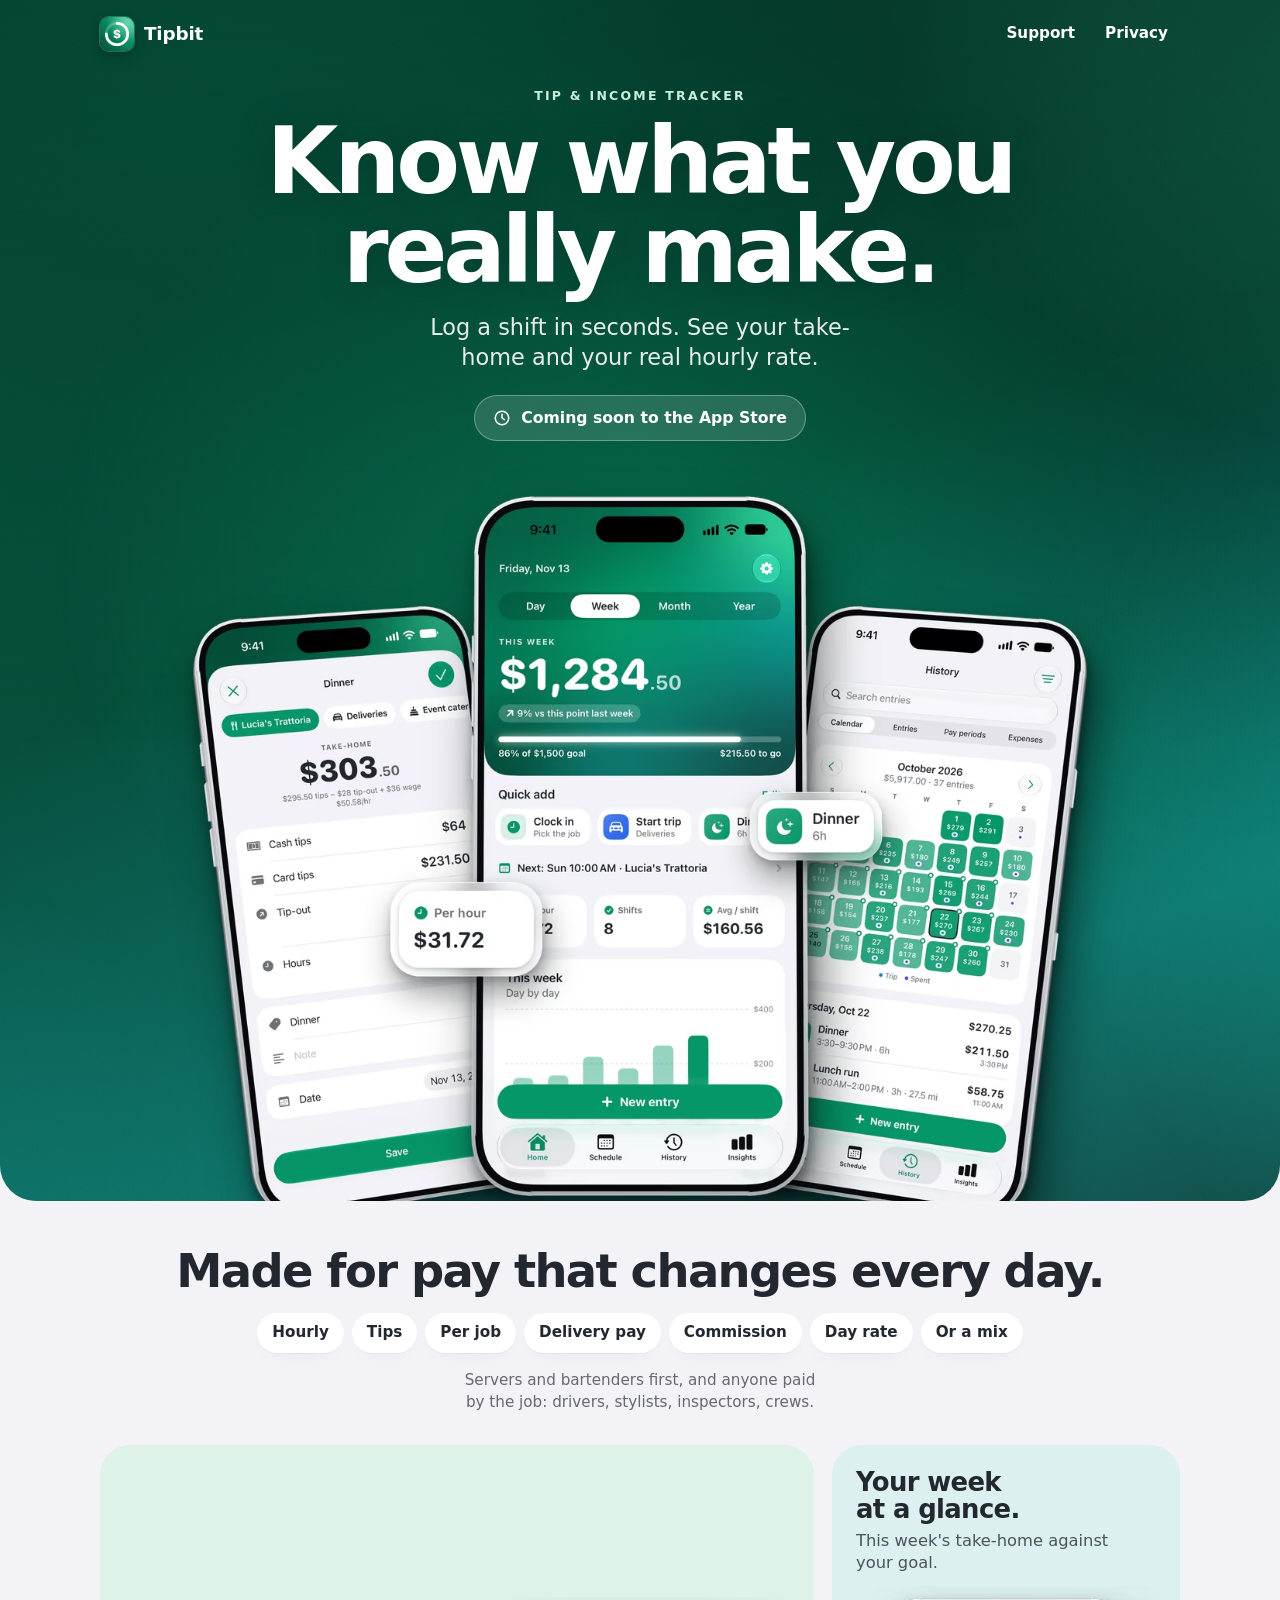
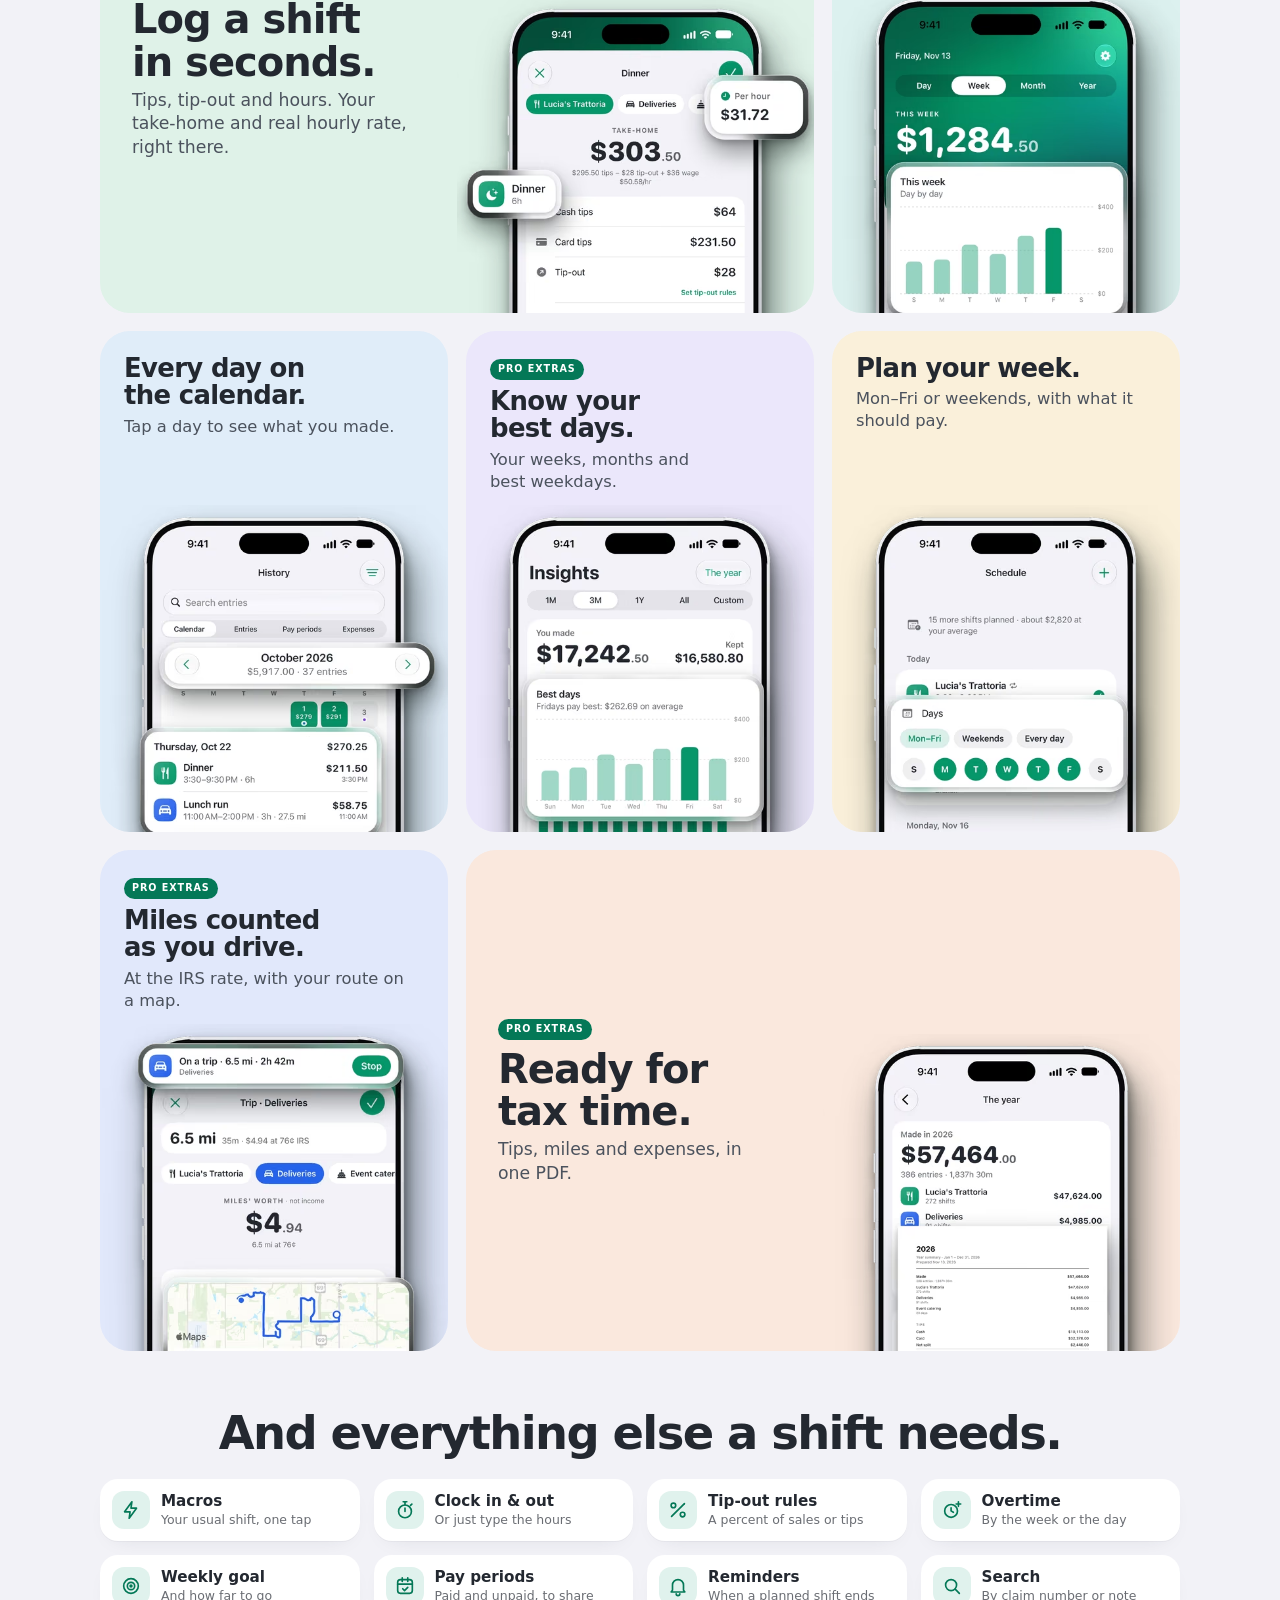
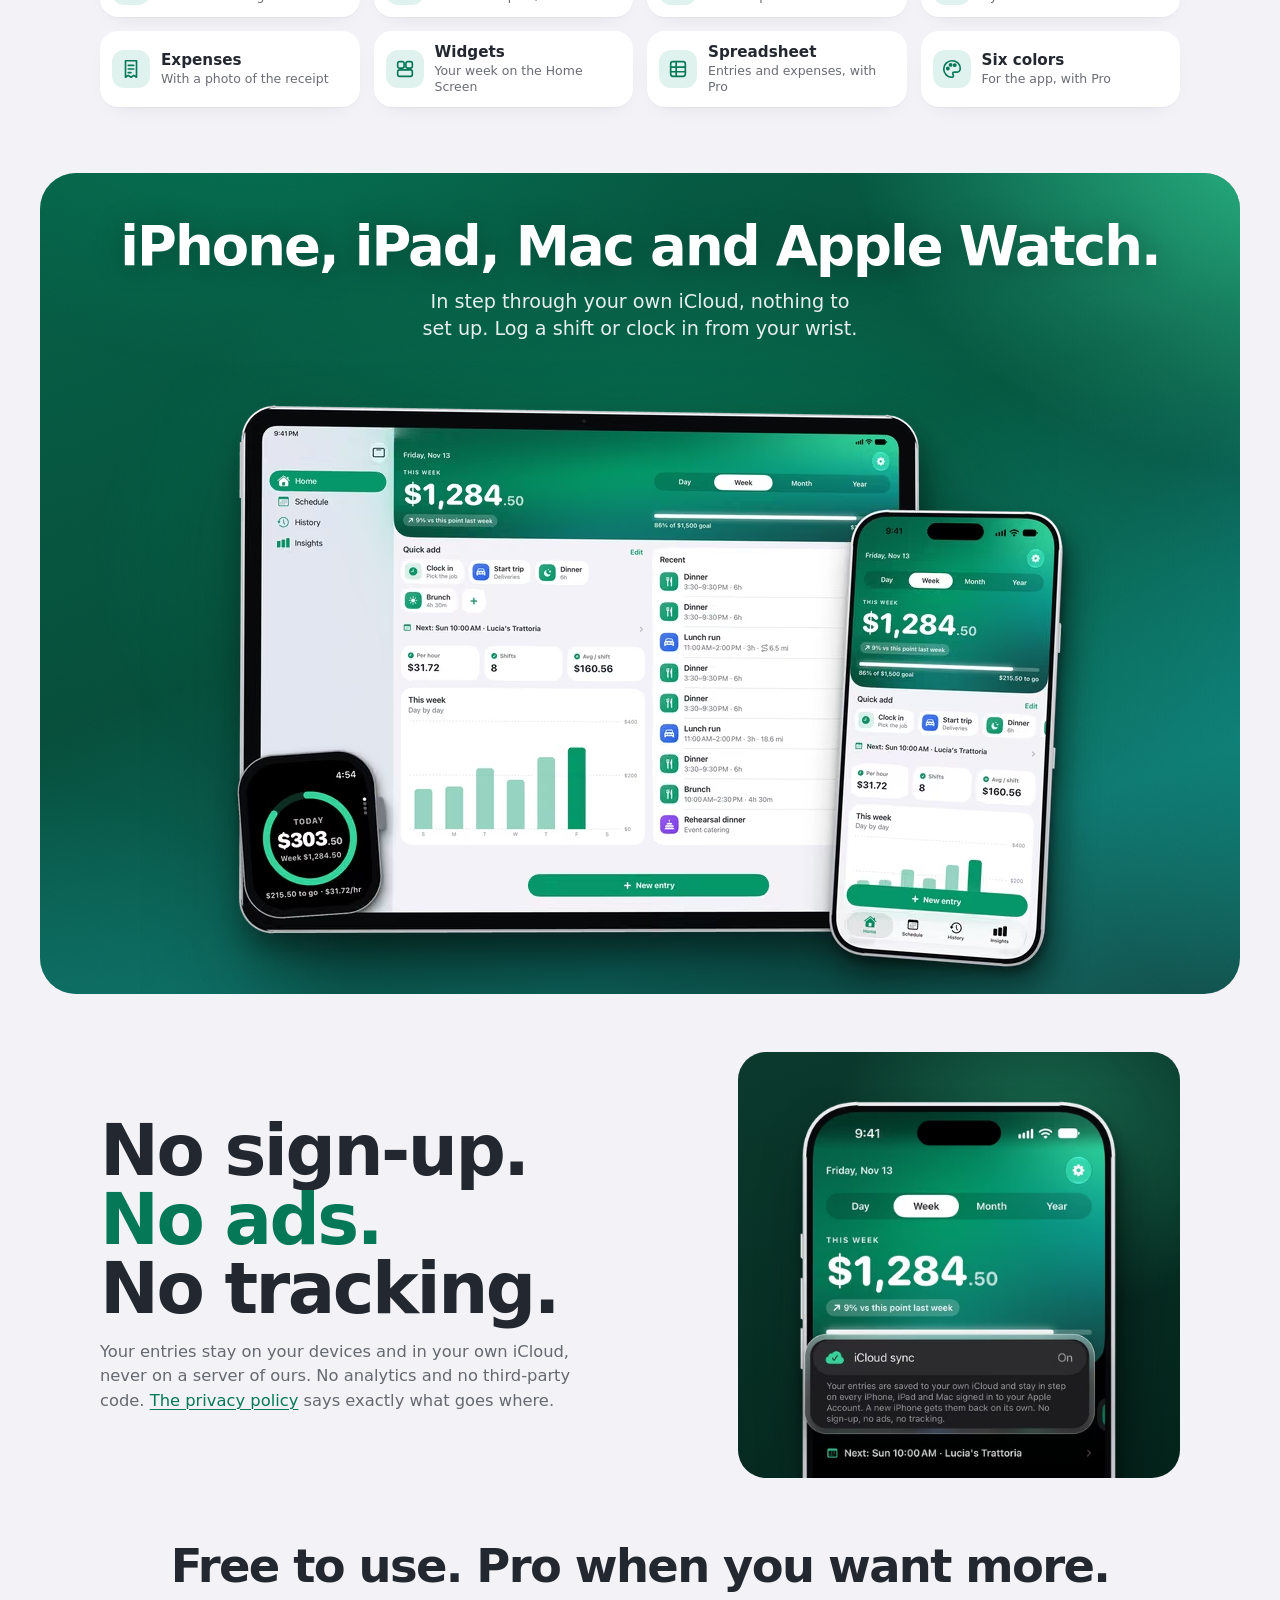
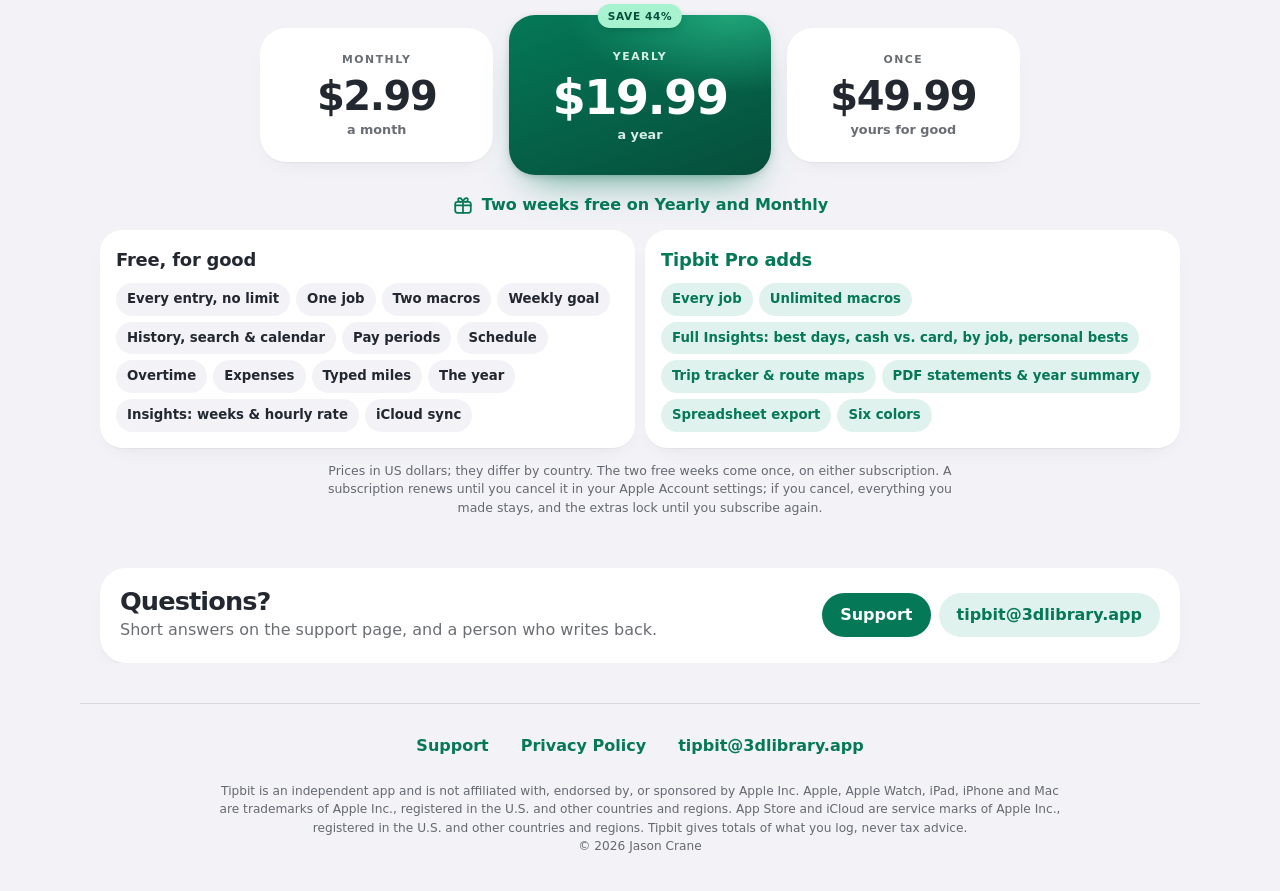
==== commit e5711c03: "The feature tiles' phones stand flat, and Yearly is the featured price in the middle Jay (Nov 19): "" ====
--- a/index.html
+++ b/index.html
@@ -17,7 +17,7 @@
 <link rel="icon" href="img/icon-96.png" sizes="96x96" type="image/png">
 <link rel="apple-touch-icon" href="img/icon-180.png">
 <link rel="stylesheet" href="site.css?v=20261119c"><!-- change ?v= whenever the CSS changes: GitHub Pages lets browsers keep a file 10 minutes, and a new page with an old stylesheet looks broken -->
-<link rel="stylesheet" href="home.css?v=20261119c">
+<link rel="stylesheet" href="home.css?v=20261119d">
 </head>
 <body class="front">
 <a class="skip" href="#main">Skip to content</a>
@@ -126,10 +126,11 @@
     <div class="wrap">
       <h2 id="pro-h">Free to use. Pro when you want more.</h2>
       <div class="plans">
-        <div class="plan best"><p class="name">Yearly</p><p class="cost">$19.99<small>/year</small></p><p class="note">Two weeks free</p></div>
-        <div class="plan"><p class="name">Monthly</p><p class="cost">$2.99<small>/month</small></p><p class="note">Two weeks free</p></div>
-        <div class="plan"><p class="name">Once</p><p class="cost">$49.99</p><p class="note">Yours for good</p></div>
+        <div class="plan"><p class="name">Monthly</p><p class="cost">$2.99</p><p class="per">a month</p></div>
+        <div class="plan best"><p class="badge">Save 44%</p><p class="name">Yearly</p><p class="cost">$19.99</p><p class="per">a year</p></div>
+        <div class="plan"><p class="name">Once</p><p class="cost">$49.99</p><p class="per">yours for good</p></div>
       </div>
+      <p class="trial"><svg viewBox="0 0 24 24" fill="none" stroke="currentColor" stroke-width="1.9" stroke-linecap="round" stroke-linejoin="round" aria-hidden="true"><rect x="3.5" y="8.5" width="17" height="12" rx="2.5"/><path d="M3.5 12.5h17M12 8.5v12M12 8.5S10.5 4 7.8 4.6C6 5 6.4 8.5 9 8.5M12 8.5s1.5-4.5 4.2-3.9C18 5 17.6 8.5 15 8.5"/></svg>Two weeks free on Yearly and Monthly</p>
       <div class="lists">
         <div class="list"><h3>Free, for good</h3><ul class="chips small">
           <li>Every entry, no limit</li><li>One job</li><li>Two macros</li><li>Weekly goal</li><li>History, search &amp; calendar</li><li>Pay periods</li><li>Schedule</li><li>Overtime</li><li>Expenses</li><li>Typed miles</li><li>The year</li><li>Insights: weeks &amp; hourly rate</li><li>iCloud sync</li>
--- a/home.css
+++ b/home.css
@@ -163,13 +163,63 @@
 /* ----- Free and Pro: the three prices big, then what each gives as chips. */
 .price { padding: 58px 0 6px; }
 .price h2 { text-align: center; font-size: clamp(1.75rem, 6.4vw, 2.9rem); }
-.plans { display: grid; grid-template-columns: repeat(3, 1fr); gap: 8px; margin-top: 22px; }
-.plan { background: var(--card); border-radius: 20px; padding: 14px 6px 13px; text-align: center; box-shadow: var(--shadow-card); min-width: 0; }
-.plan.best { box-shadow: inset 0 0 0 2px var(--accent), var(--shadow-card); }
-.plan .name { font-size: 0.68rem; font-weight: 800; letter-spacing: 0.12em; text-transform: uppercase; color: var(--ink-2); }
-.plan .cost { font-family: var(--rounded); font-weight: 900; font-size: clamp(1.25rem, 5.8vw, 2.4rem); letter-spacing: -0.03em; margin-top: 4px; line-height: 1.1; }
-.plan .cost small { font-size: 0.48em; font-weight: 700; color: var(--ink-2); letter-spacing: 0; }
-.plan .note { font-size: 0.78rem; color: var(--ink-2); margin-top: 3px; }
+.plans { display: grid; grid-template-columns: 1fr 1.12fr 1fr; gap: 8px; margin-top: 24px; align-items: center; }
+.plan {
+  position: relative;
+  background: var(--card);
+  border-radius: 22px;
+  padding: 16px 6px 15px;
+  text-align: center;
+  box-shadow: var(--shadow-card);
+  min-width: 0;
+}
+.plan .name { font-size: 0.68rem; font-weight: 800; letter-spacing: 0.14em; text-transform: uppercase; color: var(--ink-2); }
+.plan .cost {
+  font-family: var(--rounded);
+  font-weight: 900;
+  font-size: clamp(1.35rem, 6vw, 2.5rem);
+  letter-spacing: -0.035em;
+  line-height: 1.05;
+  margin-top: 6px;
+}
+.plan .per { font-size: 0.8rem; font-weight: 600; color: var(--ink-2); margin-top: 3px; }
+.plan.best {
+  padding: 26px 6px 22px;
+  color: #ffffff;
+  background:
+    radial-gradient(90% 70% at 85% 0%, rgba(52, 211, 153, 0.55), rgba(52, 211, 153, 0) 70%),
+    linear-gradient(160deg, #047857, #064e3b);
+  box-shadow: 0 22px 40px -22px rgba(4, 120, 87, 0.75), 0 2px 8px -2px rgba(2, 44, 34, 0.25);
+}
+.plan.best .name, .plan.best .per { color: rgba(236, 253, 245, 0.9); }
+.plan.best .cost { font-size: clamp(1.6rem, 7.4vw, 3rem); }
+.badge {
+  position: absolute;
+  top: -11px;
+  left: 50%;
+  transform: translateX(-50%);
+  white-space: nowrap;
+  font-size: 0.66rem;
+  font-weight: 800;
+  letter-spacing: 0.06em;
+  text-transform: uppercase;
+  padding: 4px 10px;
+  border-radius: 999px;
+  background: #a7f3d0;
+  color: #064e3b;
+  box-shadow: 0 4px 10px -4px rgba(2, 44, 34, 0.35);
+}
+.trial {
+  display: flex;
+  align-items: center;
+  justify-content: center;
+  gap: 8px;
+  margin-top: 18px;
+  font-weight: 700;
+  font-size: 1rem;
+  color: var(--link);
+}
+.trial svg { width: 22px; height: 22px; flex: none; }
 .lists { display: grid; gap: 10px; margin-top: 12px; }
 .list { background: var(--card); border-radius: 22px; padding: 16px; box-shadow: var(--shadow-card); }
 .list h3 { font-family: var(--rounded); font-weight: 900; font-size: 1.12rem; letter-spacing: -0.01em; }
@@ -214,8 +264,9 @@
   .tile .art { width: 112%; margin-left: -6%; }
   .tile.wide .art { width: 100%; margin-left: 0; }
   .devices { margin: 60px 16px 0; border-radius: 36px; }
-  .plans { gap: 12px; }
-  .plan { padding: 20px 10px 18px; }
+  .plans { gap: 16px; max-width: 760px; margin-left: auto; margin-right: auto; }
+  .plan { padding: 24px 10px 22px; border-radius: 26px; }
+  .plan.best { padding: 34px 10px 30px; }
 }
 @media (min-width: 900px) {
   .private-grid { grid-template-columns: 1.15fr 0.85fr; gap: 40px; }
@@ -254,7 +305,7 @@
   .chips.small li { background: rgba(255, 255, 255, 0.08); }
 }
 @media (forced-colors: active) {
-  .tile, .icons li, .plan, .list, .help-card, .chips li, .pro-tag { border: 1px solid CanvasText; }
+  .tile, .icons li, .plan, .list, .help-card, .chips li, .pro-tag, .badge { border: 1px solid CanvasText; }
 }
 @media print {
   .hero-art, .art, .devices-art, .private-art { display: none; }
